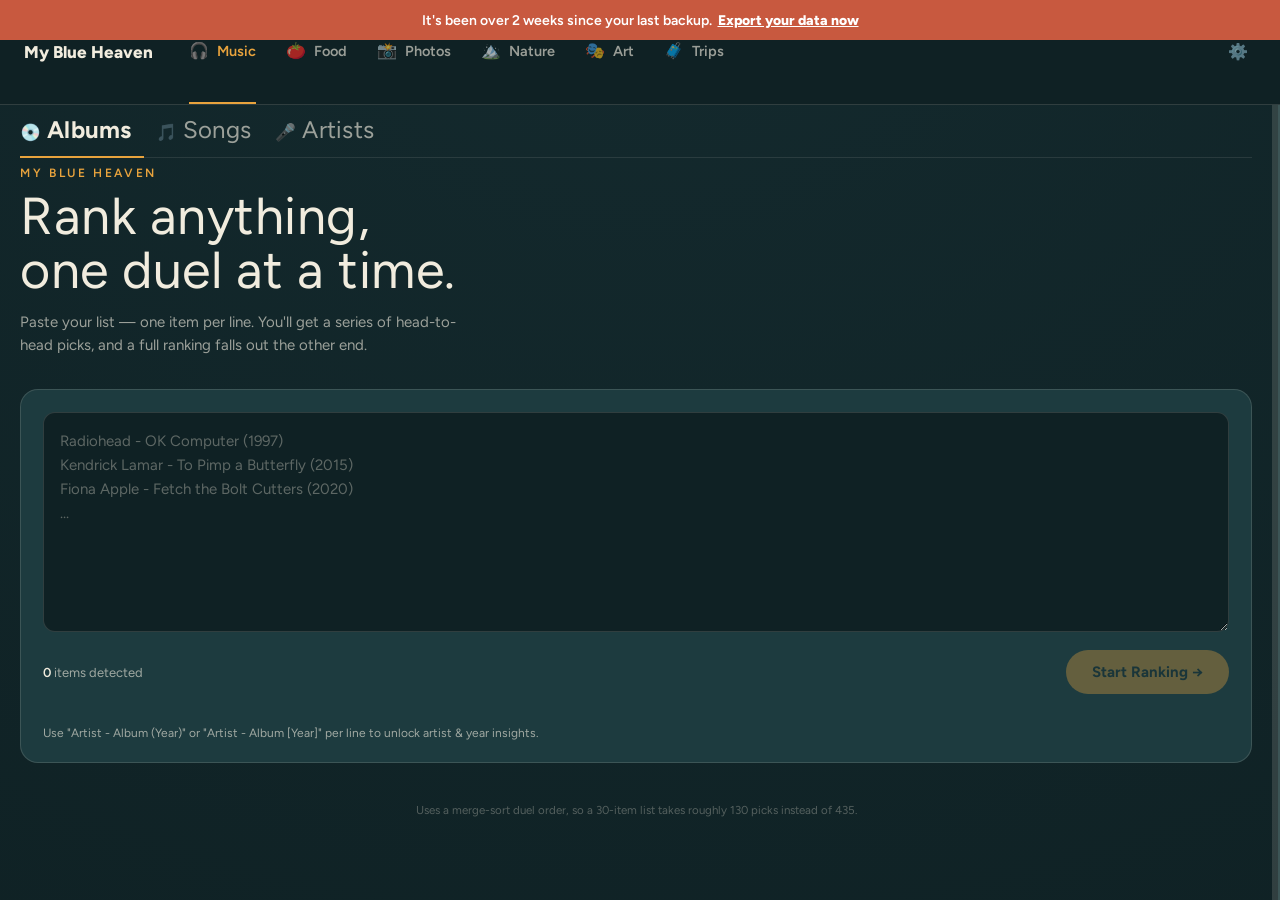
==== index.html @ 0a0fa69b "Move universal search into Tools as a normal navigable subtab" ====
<!DOCTYPE html>
<html lang="en">
<head>
<meta charset="UTF-8">
<meta name="viewport" content="width=device-width, initial-scale=1.0">
<title>My Blue Heaven</title>
<link rel="icon" type="image/png" sizes="32x32" href="favicon-32-v2.png">
<link rel="icon" type="image/png" sizes="16x16" href="favicon-16-v2.png">
<link rel="apple-touch-icon" href="apple-touch-icon-v2.png">
<link rel="manifest" href="manifest.json">
<meta name="theme-color" content="#142A2E">
<meta name="apple-mobile-web-app-capable" content="yes">
<meta name="mobile-web-app-capable" content="yes">
<meta name="apple-mobile-web-app-status-bar-style" content="black-translucent">
<meta name="apple-mobile-web-app-title" content="My Blue Heaven">
<link rel="stylesheet" href="styles.css">
<script type="module">
  import { initializeApp } from "https://www.gstatic.com/firebasejs/12.18.0/firebase-app.js";
  import {
    getAuth, GoogleAuthProvider, signInWithPopup, signOut, onAuthStateChanged
  } from "https://www.gstatic.com/firebasejs/12.18.0/firebase-auth.js";
  import {
    getFirestore, doc, getDoc, setDoc, deleteDoc, runTransaction
  } from "https://www.gstatic.com/firebasejs/12.18.0/firebase-firestore.js";

  const firebaseConfig = {
    apiKey: "AIzaSyAsSDjH4BV7kEp8PTIKfZQy0Lwm9WEkfyw",
    authDomain: "rank-heaven.firebaseapp.com",
    projectId: "rank-heaven",
    storageBucket: "rank-heaven.firebasestorage.app",
    messagingSenderId: "20693828250",
    appId: "1:20693828250:web:413b9d0f623cc622085523"
  };

  const firebaseApp = initializeApp(firebaseConfig);
  const firebaseAuth = getAuth(firebaseApp);
  const firestoreDb = getFirestore(firebaseApp);

  // Exposed on window because the main app script below is a classic
  // (non-module) script — modules and classic scripts don't share scope
  // otherwise. Kept to a small, explicit surface rather than exposing the
  // whole SDK, so it's clear exactly what the main script depends on here.
  window.__firebase = {
    auth: firebaseAuth,
    db: firestoreDb,
    GoogleAuthProvider, signInWithPopup, signOut, onAuthStateChanged,
    doc, getDoc, setDoc, deleteDoc, runTransaction
  };
  // Module scripts always run deferred (after the whole document is parsed),
  // but the main app below is a classic script that runs immediately when
  // the parser reaches it — meaning it starts running BEFORE this module
  // does. window.__firebase wouldn't exist yet if the main app looked for
  // it synchronously, so it waits for this event instead (see
  // initFirebaseSync's own comment for how).
  window.dispatchEvent(new Event('firebase-ready'));
</script>
</head>
<body>

<div id="export-reminder-banner" class="export-reminder-banner">
  It's been over 2 weeks since your last backup.
  <a href="#" id="export-reminder-link">Export your data now</a>
</div>

<div id="page-shell">
<div id="main-content">

  <div class="top-nav-wrap">
    <div class="top-nav-inner">
      <span class="top-nav-brand">My Blue Heaven</span>
      <div class="top-nav">
        <button class="top-nav-btn active" id="top-nav-music-btn" type="button"><span class="top-nav-icon">🎧</span><span class="top-nav-label">Music</span></button>
        <button class="top-nav-btn" id="top-nav-food-btn" type="button"><span class="top-nav-icon">🍅</span><span class="top-nav-label">Food</span></button>
        <button class="top-nav-btn" id="top-nav-photos-btn" type="button"><span class="top-nav-icon">📸</span><span class="top-nav-label">Photos</span></button>
        <button class="top-nav-btn" id="top-nav-nature-btn" type="button"><span class="top-nav-icon">🏔️</span><span class="top-nav-label">Nature</span></button>
        <button class="top-nav-btn" id="top-nav-art-btn" type="button"><span class="top-nav-icon">🎭</span><span class="top-nav-label">Art</span></button>
        <button class="top-nav-btn" id="top-nav-trips-btn" type="button"><span class="top-nav-icon">🧳</span><span class="top-nav-label">Trips</span></button>
      </div>
      <!-- Dedicated to Guest View — hidden entirely otherwise (see the
           body.guest-view-active rules), shown in place of .top-nav rather
           than showing the normal grouped nav with items hidden inside it.
           Flat (no grouping/sub-tabs) since there's only the four:
           Restaurants, Hikes, Trips and Fun. -->
      <div class="top-nav guest-top-nav" id="guest-top-nav">
        <button class="top-nav-btn active" id="guest-nav-restaurants-btn" type="button"><span class="top-nav-icon">👨‍🍳</span><span class="top-nav-label">Restaurants</span></button>
        <button class="top-nav-btn" id="guest-nav-hikes-btn" type="button"><span class="top-nav-icon">🏕️</span><span class="top-nav-label">Hikes</span></button>
        <button class="top-nav-btn" id="guest-nav-trips-btn" type="button"><span class="top-nav-icon">🧳</span><span class="top-nav-label">Trips</span></button>
        <button class="top-nav-btn" id="guest-nav-fun-btn" type="button"><span class="top-nav-icon">🎉</span><span class="top-nav-label">Fun</span></button>
      </div>
      <button class="top-nav-settings-btn" id="top-nav-tools-btn" type="button" title="Tools"><span class="top-nav-icon">⚙️</span><span class="top-nav-label">Tools</span></button>
    </div>
  </div>

  <div id="page-albums" class="top-page active">
  <div id="app">

  <div class="group-sub-tabs" id="music-sub-tabs">
    <button class="group-sub-tab-btn active" id="music-subtab-albums-btn" type="button"><span class="group-sub-tab-icon">💿</span>Albums</button>
    <button class="group-sub-tab-btn" id="music-subtab-songs-btn" type="button"><span class="group-sub-tab-icon">🎵</span>Songs</button>
    <button class="group-sub-tab-btn" id="music-subtab-artists-btn" type="button"><span class="group-sub-tab-icon">🎤</span>Artists</button>
  </div>

  <!-- SCREEN 1: INPUT -->
  <section class="screen active" id="screen-input">
    <p class="eyebrow">My Blue Heaven</p>
    <h1>Rank anything,<br>one duel at a time.</h1>
    <p class="sub">Paste your list — one item per line. You'll get a series of head-to-head picks, and a full ranking falls out the other end.</p>

    <div class="panel">
      <textarea id="item-input" placeholder="Radiohead - OK Computer (1997)&#10;Kendrick Lamar - To Pimp a Butterfly (2015)&#10;Fiona Apple - Fetch the Bolt Cutters (2020)&#10;..."></textarea>
      <div class="row-between">
        <span class="count-tag" id="count-tag"><b>0</b> items detected</span>
        <button class="btn-primary" id="start-btn" disabled>Start Ranking →</button>
      </div>
      <div class="error-msg" id="error-msg"></div>
      <p class="format-hint">Use "Artist - Album (Year)" or "Artist - Album [Year]" per line to unlock artist &amp; year insights.</p>
    </div>

    <p class="footer-note">Uses a merge-sort duel order, so a 30-item list takes roughly 130 picks instead of 435.</p>
  </section>

  <!-- SCREEN 2: RANKING (tabbed — Duels / Results) -->
  <section class="screen" id="screen-ranking">

    <div class="tab-switcher">
      <button class="tab-btn active" id="tab-btn-duels" type="button">Duels</button>
      <button class="tab-btn" id="tab-btn-results" type="button">Album Rankings<span class="live-dot" id="live-dot"></span></button>
      <button class="tab-btn" id="tab-btn-dock" type="button">Loading Dock<span class="dock-badge" id="dock-badge" style="display:none;"></span></button>
    </div>

    <div class="tab-panel active" id="tab-duels">
      <div class="tally-wrap">
        <div class="tally-bar"><div class="tally-fill" id="tally-fill"></div></div>
        <span class="tally-count" id="tally-count">0 / 0</span>
      </div>

      <div class="duel-active-view" id="duel-active-view">
        <p class="duel-title">Which do you prefer?</p>
        <div class="duel-stage">
          <div class="duel-card" id="card-left" tabindex="0">
            <button class="card-relisten-btn" id="card-left-relisten" type="button" title="Mark: Need to Listen Again">🎧</button>
            <div class="card-content" id="card-left-content"></div>
          </div>
          <div class="vs-badge">VS</div>
          <div class="duel-card" id="card-right" tabindex="0">
            <button class="card-relisten-btn" id="card-right-relisten" type="button" title="Mark: Need to Listen Again">🎧</button>
            <div class="card-content" id="card-right-content"></div>
          </div>
        </div>
        <p class="key-hint">Click a card, or use <kbd>←</kbd> <kbd>→</kbd></p>
      </div>

      <div class="done-message" id="done-message">
        <p class="done-emoji">🎉</p>
        <p class="done-text">All duels complete — your final ranking is ready.</p>
        <button class="btn-primary" id="goto-results-btn" type="button">View Results →</button>
      </div>

      <div class="duel-actions">
        <button class="btn-ghost" id="undo-btn">Undo last pick</button>
        <button class="btn-ghost" id="export-btn">Export Progress</button>
      </div>

      <p class="autosave-note">Your progress saves automatically in this browser — close the tab and come back anytime.</p>
    </div>

    <div class="tab-panel" id="tab-results">
      <p class="sub" id="results-sub"></p>

      <div class="reorder-bar" id="reorder-bar">
        <div class="reorder-edit-controls" id="reorder-edit-controls">
          <span class="reorder-hint">Edit text or position, add or remove items, then save.</span>
          <button class="btn-ghost" id="edit-add-btn" type="button">+ Add Item</button>
          <button class="btn-primary" id="reorder-save-btn">Save Changes</button>
          <button class="btn-ghost" id="reorder-cancel-btn">Cancel</button>
        </div>
      </div>

      <div class="results-controls" id="results-controls">
        <div class="view-toggle" id="view-toggle">
          <button class="view-toggle-btn" id="view-list-btn" type="button">List</button>
          <button class="view-toggle-btn active" id="view-grid-btn" type="button">Grid</button>
        </div>
        <div class="filters-group">
          <div class="filter-wrap">
            <input type="text" class="filter-input year-filter-input" id="year-filter-input" list="year-filter-datalist" placeholder="Years" autocomplete="off">
            <datalist id="year-filter-datalist"></datalist>
            <button class="filter-clear" id="year-filter-clear" type="button" title="Clear year filter" style="display:none;">✕</button>
          </div>
          <div class="filter-wrap">
            <input type="text" class="filter-input artist-filter-input" id="artist-filter-input" list="artist-filter-datalist" placeholder="Artists" autocomplete="off">
            <datalist id="artist-filter-datalist"></datalist>
            <button class="filter-clear" id="artist-filter-clear" type="button" title="Clear artist filter" style="display:none;">✕</button>
          </div>
          <div class="filter-wrap">
            <input type="text" class="filter-input grouping-filter-input" id="grouping-filter-input" list="grouping-filter-datalist" placeholder="Groupings" autocomplete="off">
            <datalist id="grouping-filter-datalist"></datalist>
            <button class="filter-clear" id="grouping-filter-clear" type="button" title="Clear grouping filter" style="display:none;">✕</button>
          </div>
        </div>
        <button class="btn-ghost" id="reorder-toggle-btn">Edit</button>
      </div>

      <ol class="results-list" id="results-list"></ol>

      <div class="insights-section" id="insights-section">
        <p class="eyebrow">Insights</p>

        <div class="points-algo-row">
          <span class="points-algo-label">Highest Rated curve:</span>
          <div class="view-toggle" id="points-algo-toggle">
            <button class="view-toggle-btn active" id="points-algo-standard-btn" type="button">Standard</button>
            <button class="view-toggle-btn" id="points-algo-flat-btn" type="button">Flatter</button>
          </div>
        </div>

        <div class="insights-block" id="artist-block">
          <p class="insights-block-title">By Artist — Most Albums</p>
          <div class="artist-list" id="artist-list"></div>
        </div>

        <div class="insights-block" id="artist-rated-block">
          <p class="insights-block-title">By Artist — Highest Rated</p>
          <div class="artist-list" id="artist-list-rated"></div>
        </div>

        <div class="insights-block" id="grouping-block">
          <p class="insights-block-title">By Grouping — Most Albums</p>
          <div class="artist-list" id="grouping-list"></div>
        </div>

        <div class="insights-block" id="grouping-rated-block">
          <p class="insights-block-title">By Grouping — Highest Rated</p>
          <div class="artist-list" id="grouping-list-rated"></div>
        </div>

        <div class="insights-block" id="year-block">
          <p class="insights-block-title">By Year</p>
          <div class="artist-list" id="year-list"></div>
        </div>
      </div>

      <div class="tiers-panel" id="tiers-panel">
        <div class="tiers-panel-header">
          <p class="insights-block-title" style="margin:0;">Tiers</p>
        </div>
        <div class="tier-preview-bar" id="tier-preview-bar"></div>
        <div id="tiers-editor-body"></div>
        <p class="tiers-note">Boundaries apply to whatever's currently shown above — live estimate or final ranking.</p>
      </div>

      <div class="results-actions">
        <button class="btn-primary" id="copy-btn">Copy Ranking</button>
        <button class="btn-ghost" id="download-btn">Download .txt</button>
        <button class="btn-ghost" id="excel-btn">Download .xlsx</button>
        <button class="btn-ghost" id="import-list-btn" type="button">Import List (.txt/.xlsx)</button>
        <input type="file" id="import-list-file" accept=".txt,.xlsx" style="display:none;">
        <button class="btn-ghost" id="restart-btn">Start Over</button>
      </div>
    </div>

    <div class="tab-panel" id="tab-dock">
      <ol class="results-list" id="dock-list"></ol>
    </div>

  </section>


  </div>
  </div>

  <div id="page-songs" class="top-page">
  <div class="song-app">

  <div class="group-sub-tabs" id="music-sub-tabs-songs">
    <button class="group-sub-tab-btn" id="music-subtab-albums-btn-2" type="button"><span class="group-sub-tab-icon">💿</span>Albums</button>
    <button class="group-sub-tab-btn active" id="music-subtab-songs-btn-2" type="button"><span class="group-sub-tab-icon">🎵</span>Songs</button>
    <button class="group-sub-tab-btn" id="music-subtab-artists-btn-2" type="button"><span class="group-sub-tab-icon">🎤</span>Artists</button>
  </div>

    <section class="screen active" id="song-screen-input">
      <p class="eyebrow">Songs</p>
      <h1>Rank your loved songs,<br>one duel at a time.</h1>
      <p class="sub">Paste your list — one song per line, formatted "Artist - Title (Album)". You'll get a series of head-to-head picks, and a full ranking falls out the other end.</p>

      <div class="panel">
        <textarea id="song-item-input" placeholder="Sigur Rós - Svefn-g-englar (Ágætis byrjun)&#10;Muse - Glorious (Black Holes and Revelations)&#10;..."></textarea>
        <div class="row-between">
          <span class="count-tag" id="song-count-tag"><b>0</b> songs detected</span>
          <button class="btn-primary" id="song-start-btn" disabled>Start Ranking →</button>
        </div>
        <div class="error-msg" id="song-error-msg"></div>
      </div>

      <p class="footer-note">Uses a merge-sort duel order, so a 30-song list takes roughly 130 picks instead of 435.</p>
    </section>

    <section class="screen" id="song-screen-ranking">

      <div class="tab-switcher" id="song-tab-switcher">
        <button class="tab-btn active" id="song-tab-btn-duels" type="button">Duels</button>
        <button class="tab-btn" id="song-tab-btn-results" type="button">Song Rankings<span class="live-dot" id="song-live-dot"></span></button>
      </div>

      <div class="tab-panel active" id="song-tab-duels">
        <div class="tally-wrap">
          <div class="tally-bar"><div class="tally-fill" id="song-tally-fill"></div></div>
          <span class="tally-count" id="song-tally-count">0 / 0</span>
        </div>

        <div class="duel-active-view" id="song-duel-active-view">
          <p class="duel-title">Which do you prefer?</p>
          <div class="duel-stage">
            <div class="duel-card" id="song-card-left" tabindex="0">
              <div class="card-content" id="song-card-left-content"></div>
            </div>
            <div class="vs-badge">VS</div>
            <div class="duel-card" id="song-card-right" tabindex="0">
              <div class="card-content" id="song-card-right-content"></div>
            </div>
          </div>
          <p class="key-hint">Click a card, or use <kbd>←</kbd> <kbd>→</kbd></p>
        </div>

        <div class="done-message" id="song-done-message">
          <p class="done-emoji">🎉</p>
          <p class="done-text">All duels complete — your final ranking is ready.</p>
          <button class="btn-primary" id="song-goto-results-btn" type="button">View Results →</button>
        </div>

        <div class="duel-actions">
          <button class="btn-ghost" id="song-undo-btn">Undo last pick</button>
          <button class="btn-ghost" id="song-export-btn">Export Progress</button>
        </div>

        <p class="autosave-note">Your progress saves automatically in this browser — close the tab and come back anytime.</p>
      </div>

      <div class="tab-panel" id="song-tab-results">
        <div class="reorder-bar" id="song-reorder-bar">
          <div class="reorder-edit-controls" id="song-reorder-edit-controls">
            <span class="reorder-hint">Edit text or position, add or remove items, then save.</span>
            <button class="btn-ghost" id="song-edit-add-btn" type="button">+ Add Item</button>
            <button class="btn-primary" id="song-reorder-save-btn">Save Changes</button>
            <button class="btn-ghost" id="song-reorder-cancel-btn">Cancel</button>
          </div>
        </div>

        <div class="results-controls" id="song-results-controls">
          <div class="filters-group">
            <div class="filter-wrap">
              <input type="text" class="filter-input artist-filter-input" id="song-artist-filter-input" list="song-artist-filter-datalist" placeholder="Artists" autocomplete="off">
              <datalist id="song-artist-filter-datalist"></datalist>
              <button class="filter-clear" id="song-artist-filter-clear" type="button" title="Clear artist filter" style="display:none;">✕</button>
            </div>
            <div class="filter-wrap">
              <input type="text" class="filter-input grouping-filter-input" id="song-grouping-filter-input" list="song-grouping-filter-datalist" placeholder="Groupings" autocomplete="off">
              <datalist id="song-grouping-filter-datalist"></datalist>
              <button class="filter-clear" id="song-grouping-filter-clear" type="button" title="Clear grouping filter" style="display:none;">✕</button>
            </div>
          </div>
          <button class="btn-ghost" id="song-reorder-toggle-btn">Edit</button>
        </div>

        <ol class="results-list" id="song-results-list"></ol>

        <div class="insights-section" id="song-insights-section">
          <p class="eyebrow">Insights</p>

          <div class="insights-block" id="song-artist-block">
            <p class="insights-block-title">By Artist — Most Songs</p>
            <div class="artist-list" id="song-artist-list"></div>
          </div>

          <div class="insights-block" id="song-artist-rated-block">
            <p class="insights-block-title">By Artist — Highest Rated</p>
            <div class="artist-list" id="song-artist-list-rated"></div>
          </div>

          <div class="insights-block" id="song-grouping-block">
            <p class="insights-block-title">By Grouping — Most Songs</p>
            <div class="artist-list" id="song-grouping-list"></div>
          </div>

          <div class="insights-block" id="song-grouping-rated-block">
            <p class="insights-block-title">By Grouping — Highest Rated</p>
            <div class="artist-list" id="song-grouping-list-rated"></div>
          </div>

          <div class="insights-block" id="song-year-block">
            <p class="insights-block-title">By Year</p>
            <div class="artist-list" id="song-year-list"></div>
          </div>
        </div>

        <div class="results-actions">
          <button class="btn-primary" id="song-copy-btn">Copy Ranking</button>
          <button class="btn-ghost" id="song-download-btn">Download .txt</button>
          <button class="btn-ghost" id="song-excel-btn">Download .xlsx</button>
          <button class="btn-ghost" id="song-import-list-btn" type="button">Import List (.txt/.xlsx)</button>
          <input type="file" id="song-import-list-file" accept=".txt,.xlsx" style="display:none;">
          <button class="btn-ghost" id="song-restart-btn">Start Over</button>
        </div>
      </div>

    </section>

  </div>
  </div>

  <div id="page-artists" class="top-page">
    <div class="page-content">
      <div class="page-heading-row">
        <div class="group-sub-tabs" id="music-sub-tabs-artists">
          <button class="group-sub-tab-btn" id="music-subtab-albums-btn-3" type="button"><span class="group-sub-tab-icon">💿</span>Albums</button>
          <button class="group-sub-tab-btn" id="music-subtab-songs-btn-3" type="button"><span class="group-sub-tab-icon">🎵</span>Songs</button>
          <button class="group-sub-tab-btn active" id="music-subtab-artists-btn-3" type="button"><span class="group-sub-tab-icon">🎤</span>Artists</button>
        </div>
      </div>
      <p class="artist-empty-msg" id="artist-empty-msg" style="display:none;">Any artist with 3 or more albums in your ranked Albums list shows up here automatically.</p>
      <div class="restaurant-gold-grid" id="artist-grid"></div>
    </div>
  </div>

  <div id="page-restaurants" class="top-page">
    <div class="page-content">
      <div class="page-heading-row">
        <div class="group-sub-tabs" id="food-sub-tabs">
          <button class="group-sub-tab-btn active" id="food-subtab-restaurants-btn" type="button"><span class="group-sub-tab-icon">👨‍🍳</span>Restaurants</button>
          <button class="group-sub-tab-btn" id="food-subtab-dishes-btn" type="button"><span class="group-sub-tab-icon">🍽️</span>Dishes</button>
        </div>
        <div class="restaurant-heading-actions">
          <button class="btn-ghost" id="restaurant-rearrange-btn" type="button">Edit</button>
          <button class="btn-primary" id="restaurant-rearrange-save-btn" type="button" style="display:none;">Save Order</button>
          <button class="btn-ghost" id="restaurant-rearrange-cancel-btn" type="button" style="display:none;">Cancel</button>
          <button class="btn-primary" id="restaurant-new-btn" type="button" aria-label="New restaurant">+ New</button>
          <div class="filter-wrap">
            <input type="text" class="filter-input restaurant-search-filter-input" id="restaurant-search-filter-input" placeholder="Search" aria-label="Search name, cuisine or location" autocomplete="off">
            <button class="filter-clear" id="restaurant-search-filter-clear" type="button" title="Clear search" style="display:none;">✕</button>
          </div>
        </div>
      </div>

      <div class="restaurant-gold-grid" id="restaurant-gold-grid"></div>

      <ol class="results-list" id="restaurant-list"></ol>

      <div class="insights-section" id="restaurant-insights-section">
        <p class="eyebrow">Insights</p>

        <div class="insights-block" id="rest-cuisine-rated-block">
          <p class="insights-block-title">By Cuisine — Highest Rated</p>
          <div class="artist-list" id="rest-cuisine-rated-list"></div>
        </div>

        <div class="insights-block" id="rest-city-block">
          <p class="insights-block-title">By City — Most Restaurants</p>
          <div class="artist-list" id="rest-city-list"></div>
        </div>

        <div class="insights-block" id="rest-visited-block">
          <p class="insights-block-title">Most Visited</p>
          <div class="artist-list" id="rest-visited-list"></div>
        </div>

        <div class="insights-block" id="rest-topdish-block">
          <p class="insights-block-title">11–13/10 Dishes per Visit</p>
          <div class="artist-list" id="rest-topdish-list"></div>
        </div>

        <div class="insights-block" id="rest-year-block">
          <p class="insights-block-title">Visits by Year</p>
          <div class="artist-list" id="rest-year-list"></div>
        </div>

        <div class="insights-block" id="rest-value-block">
          <p class="insights-block-title">Best Value — Ranked Above Their Price</p>
          <div class="artist-list" id="rest-value-list"></div>
          <p class="rest-value-note">Price isn't part of your ranking. Each restaurant's rank is compared with where a typical restaurant at its price ranks. Higher-ranked restaurants count for more, so a #10 that's 40 places ahead of typical sits above a #50 that's 60 ahead; the bars show that combined score.</p>
        </div>

        <div class="insights-block" id="rest-stars-block">
          <p class="insights-block-title">Michelin Stars — Average Dish Score</p>
          <div class="artist-list" id="rest-stars-list"></div>
        </div>
      </div>

      <div class="tiers-panel collapsed" id="restaurant-tiers-panel">
        <div class="tiers-panel-header" id="restaurant-tiers-panel-header">
          <p class="insights-block-title" style="margin:0;">Tiers</p>
          <span class="tiers-panel-toggle-icon">▸</span>
        </div>
        <div class="tiers-panel-body">
          <div class="tier-preview-bar" id="restaurant-tier-preview-bar"></div>
          <div id="restaurant-tiers-editor-body"></div>
          <p class="tiers-note">Gold, Silver, and Bronze only — everything past the Bronze boundary is left untiered.</p>
        </div>
      </div>
    </div>
  </div>

  <div id="page-dishes" class="top-page">
    <div class="page-content">
      <div class="group-sub-tabs" id="food-sub-tabs-2">
        <button class="group-sub-tab-btn" id="food-subtab-restaurants-btn-2" type="button"><span class="group-sub-tab-icon">👨‍🍳</span>Restaurants</button>
        <button class="group-sub-tab-btn active" id="food-subtab-dishes-btn-2" type="button"><span class="group-sub-tab-icon">🍽️</span>Dishes</button>
      </div>

      <div class="reorder-bar" id="dish-reorder-bar">
        <div class="reorder-edit-controls" id="dish-reorder-edit-controls">
          <button class="btn-primary" id="dish-reorder-save-btn" type="button">Save Changes</button>
          <button class="btn-ghost" id="dish-reorder-cancel-btn" type="button">Cancel</button>
          <span class="reorder-hint">Type a position number to reorder, edit comments, or tap the star to remove.</span>
        </div>
      </div>

      <div class="results-controls" id="dish-results-controls">
        <div class="view-toggle" id="dish-view-toggle">
          <button class="view-toggle-btn" id="dish-view-list-btn" type="button">List</button>
          <button class="view-toggle-btn active" id="dish-view-grid-btn" type="button">Grid</button>
        </div>
        <button class="btn-ghost" id="dish-reorder-toggle-btn" type="button">Edit</button>
        <div class="filters-group">
          <div class="filter-wrap">
            <input type="text" class="filter-input dish-restaurant-filter-input" id="dish-restaurant-filter-input" list="dish-restaurant-filter-datalist" placeholder="All Restaurants" autocomplete="off">
            <datalist id="dish-restaurant-filter-datalist"></datalist>
            <button class="filter-clear" id="dish-restaurant-filter-clear" type="button" title="Clear restaurant filter" style="display:none;">✕</button>
          </div>
          <div class="filter-wrap">
            <input type="text" class="filter-input dish-description-filter-input" id="dish-description-filter-input" placeholder="Filter" autocomplete="off">
            <button class="filter-clear" id="dish-description-filter-clear" type="button" title="Clear filter" style="display:none;">✕</button>
          </div>
        </div>
      </div>

      <ol class="results-list grid-mode" id="dish-results-list"></ol>
      <p class="restaurant-course-empty" id="dish-empty-message" style="display:none;">No dishes yet — score a course 12/10 from a restaurant's details tray to add it here.</p>
      <div class="hike-full-list-btn-wrap">
        <button class="btn-ghost" id="dish-full-list-btn" type="button">Show Full List</button>
      </div>
    </div>
  </div>

  <!-- Nature and Art are placeholders — each sub-page is empty for now,
       to be defined later. Structure mirrors Music/Food: each sub-page is
       its own top-level .top-page div with its own copy of the group's
       sub-nav, only one of which is ever visible at a time. -->
  <div id="page-hikes" class="top-page">
    <div class="page-content">
      <div class="page-heading-row">
        <div class="group-sub-tabs" id="nature-sub-tabs-hikes">
          <button class="group-sub-tab-btn active" id="nature-subtab-hikes-btn" type="button"><span class="group-sub-tab-icon">🏕️</span>Hikes</button>
          <button class="group-sub-tab-btn" id="nature-subtab-parks-btn" type="button"><span class="group-sub-tab-icon">🏞️</span>Parks</button>
          <button class="group-sub-tab-btn" id="nature-subtab-roads-btn" type="button"><span class="group-sub-tab-icon">🏎️</span>Roads</button>
        </div>
        <div class="restaurant-heading-actions">
          <div class="view-toggle" id="hike-view-toggle">
            <button class="view-toggle-btn" id="hike-view-list-btn" type="button">List</button>
            <button class="view-toggle-btn active" id="hike-view-grid-btn" type="button">Grid</button>
          </div>
          <button class="btn-ghost" id="hike-rearrange-btn" type="button">Edit</button>
          <button class="btn-primary" id="hike-rearrange-save-btn" type="button" style="display:none;">Save Order</button>
          <button class="btn-ghost" id="hike-rearrange-cancel-btn" type="button" style="display:none;">Cancel</button>
          <button class="btn-primary" id="hike-new-btn" type="button" aria-label="New hike">+ New</button>
          <div class="filter-wrap">
            <input type="text" class="filter-input hike-search-filter-input" id="hike-search-filter-input" placeholder="Search name, park, state, or country..." autocomplete="off">
            <button class="filter-clear" id="hike-search-filter-clear" type="button" title="Clear search" style="display:none;">✕</button>
          </div>
        </div>
      </div>

      <div class="restaurant-gold-grid" id="hike-gold-grid"></div>
      <ol class="results-list" id="hike-list"></ol>
      <div class="hike-full-list-btn-wrap">
        <button class="btn-ghost" id="hike-full-list-btn" type="button">Show Full List</button>
      </div>

      <div class="insights-section" id="hike-insights-section">
        <p class="eyebrow">Insights</p>

        <div class="insights-block" id="hike-park-block">
          <p class="insights-block-title">By Park — Most Hikes</p>
          <div class="artist-list" id="hike-park-list"></div>
        </div>

        <div class="insights-block" id="hike-park-rated-block">
          <p class="insights-block-title">By Park — Highest Rated</p>
          <div class="artist-list" id="hike-park-rated-list"></div>
        </div>

        <div class="insights-block" id="hike-loc-block">
          <p class="insights-block-title">By Location — Most Hikes</p>
          <div class="artist-list" id="hike-loc-list"></div>
        </div>

        <div class="insights-block" id="hike-loc-rated-block">
          <p class="insights-block-title">By Location — Highest Rated</p>
          <div class="artist-list" id="hike-loc-rated-list"></div>
        </div>

        <div class="insights-block" id="hike-most-block">
          <p class="insights-block-title">Most Hiked</p>
          <div class="artist-list" id="hike-most-list"></div>
        </div>

        <div class="insights-block" id="hike-month-block">
          <p class="insights-block-title">Best Hike by Month</p>
          <div class="artist-list" id="hike-month-list"></div>
        </div>

        <div class="insights-block" id="hike-year-block">
          <p class="insights-block-title">Outings by Year</p>
          <div class="artist-list" id="hike-year-list"></div>
        </div>
      </div>
    </div>
  </div>

  <div id="page-parks" class="top-page">
    <div class="page-content">
      <div class="page-heading-row">
        <div class="group-sub-tabs" id="nature-sub-tabs-parks">
          <button class="group-sub-tab-btn" id="nature-subtab-hikes-btn-4" type="button"><span class="group-sub-tab-icon">🏕️</span>Hikes</button>
          <button class="group-sub-tab-btn active" id="nature-subtab-parks-btn-2" type="button"><span class="group-sub-tab-icon">🏞️</span>Parks</button>
          <button class="group-sub-tab-btn" id="nature-subtab-roads-btn-4" type="button"><span class="group-sub-tab-icon">🏎️</span>Roads</button>
        </div>
        <div class="restaurant-heading-actions">
          <div class="filter-wrap">
            <input type="text" class="filter-input" id="park-search-filter-input" placeholder="Search" aria-label="Search name or location" autocomplete="off">
            <button class="filter-clear" id="park-search-filter-clear" type="button" title="Clear search" style="display:none;">✕</button>
          </div>
          <button class="btn-primary" id="park-new-btn" type="button" aria-label="New park">+ New</button>
        </div>
      </div>

      <div class="restaurant-gold-grid" id="park-gold-grid"></div>
      <p class="restaurant-course-empty" id="park-empty-message" style="display:none;">No parks yet — add one to get started.</p>
    </div>
  </div>

  <div id="page-roads" class="top-page">
    <div class="page-content">
      <div class="page-heading-row">
        <div class="group-sub-tabs" id="nature-sub-tabs-roads">
          <button class="group-sub-tab-btn" id="nature-subtab-hikes-btn-2" type="button"><span class="group-sub-tab-icon">🏕️</span>Hikes</button>
          <button class="group-sub-tab-btn" id="nature-subtab-parks-btn-3" type="button"><span class="group-sub-tab-icon">🏞️</span>Parks</button>
          <button class="group-sub-tab-btn active" id="nature-subtab-roads-btn-2" type="button"><span class="group-sub-tab-icon">🏎️</span>Roads</button>
        </div>
        <div class="restaurant-heading-actions">
          <div class="filter-wrap">
            <input type="text" class="filter-input" id="road-search-filter-input" placeholder="Search" aria-label="Search name or location" autocomplete="off">
            <button class="filter-clear" id="road-search-filter-clear" type="button" title="Clear search" style="display:none;">✕</button>
          </div>
          <div class="heading-actions-right">
            <button class="btn-ghost" id="road-rearrange-btn" type="button">Edit</button>
            <button class="btn-primary" id="road-rearrange-save-btn" type="button" style="display:none;">Save Order</button>
            <button class="btn-ghost" id="road-rearrange-cancel-btn" type="button" style="display:none;">Cancel</button>
            <button class="btn-primary" id="road-new-btn" type="button" aria-label="New road">+ New</button>
          </div>
        </div>
      </div>

      <div class="restaurant-gold-grid" id="road-gold-grid"></div>
      <ol class="results-list" id="road-list"></ol>
    </div>
  </div>

  <div id="page-photos" class="top-page">
    <div class="page-content">
      <div class="page-heading-row">
        <div class="group-sub-tabs" id="photos-sub-tabs-photos">
          <button class="group-sub-tab-btn active" data-photo-subpage="photos" type="button"><span class="group-sub-tab-icon">🖼️</span>Gallery</button>
          <button class="group-sub-tab-btn" data-photo-subpage="photo-collections" type="button"><span class="group-sub-tab-icon">🏷️</span>Tags</button>
          <button class="group-sub-tab-btn" data-photo-subpage="photo-calendar" type="button"><span class="group-sub-tab-icon">🗓️</span>Calendar</button>
        </div>
        <div class="restaurant-heading-actions">
          <button class="btn-ghost" id="photo-edit-toggle-btn" type="button">Edit</button>
          <div class="filter-wrap">
            <input type="text" class="filter-input year-filter-input" id="photo-year-filter-input" list="photo-year-filter-datalist" placeholder="Years" autocomplete="off">
            <datalist id="photo-year-filter-datalist"></datalist>
            <button class="filter-clear" id="photo-year-filter-clear" type="button" title="Clear year filter" style="display:none;">✕</button>
          </div>
          <div class="filter-wrap">
            <input type="text" class="filter-input year-filter-input" id="photo-season-filter-input" list="photo-season-filter-datalist" placeholder="Seasons" autocomplete="off">
            <datalist id="photo-season-filter-datalist"></datalist>
            <button class="filter-clear" id="photo-season-filter-clear" type="button" title="Clear season filter" style="display:none;">✕</button>
          </div>
          <button class="btn-primary" id="photo-add-btn" type="button" aria-label="Add photos" title="Add photos">+</button>
        </div>
      </div>

      <div class="reorder-bar" id="photo-reorder-bar">
        <div class="reorder-edit-controls" id="photo-reorder-controls">
          <span class="reorder-hint">Drag the handle or change a number to reorder, remove photos, then save.</span>
          <button class="btn-primary" id="photo-edit-save-btn" type="button">Save Changes</button>
          <button class="btn-ghost" id="photo-edit-cancel-btn" type="button">Cancel</button>
        </div>
      </div>

      <div class="results-list grid-mode" id="photo-grid"></div>
      <ol class="results-list" id="photo-edit-list" style="display:none;"></ol>
      <p class="restaurant-course-empty" id="photo-empty-message" style="display:none;">No photos yet — add some to get started.</p>

      <div class="insights-section" id="photo-insights-section">
        <p class="eyebrow">Insights</p>

        <div class="insights-block" id="photo-year-block">
          <p class="insights-block-title">By Year</p>
          <div class="artist-list" id="photo-year-list"></div>
        </div>

        <div class="insights-block" id="photo-month-block">
          <p class="insights-block-title">By Month</p>
          <div class="artist-list" id="photo-month-list"></div>
        </div>
      </div>
    </div>
  </div>

  <div id="page-photo-collections" class="top-page">
    <div class="page-content">
      <div class="page-heading-row">
        <div class="group-sub-tabs" id="photos-sub-tabs-photo-collections">
          <button class="group-sub-tab-btn" data-photo-subpage="photos" type="button"><span class="group-sub-tab-icon">🖼️</span>Gallery</button>
          <button class="group-sub-tab-btn active" data-photo-subpage="photo-collections" type="button"><span class="group-sub-tab-icon">🏷️</span>Tags</button>
          <button class="group-sub-tab-btn" data-photo-subpage="photo-calendar" type="button"><span class="group-sub-tab-icon">🗓️</span>Calendar</button>
        </div>
      </div>
      <div id="photo-tags-content"></div>
    </div>
  </div>

  <div id="page-photo-calendar" class="top-page">
    <div class="page-content">
      <div class="page-heading-row">
        <div class="group-sub-tabs" id="photos-sub-tabs-photo-calendar">
          <button class="group-sub-tab-btn" data-photo-subpage="photos" type="button"><span class="group-sub-tab-icon">🖼️</span>Gallery</button>
          <button class="group-sub-tab-btn" data-photo-subpage="photo-collections" type="button"><span class="group-sub-tab-icon">🏷️</span>Tags</button>
          <button class="group-sub-tab-btn active" data-photo-subpage="photo-calendar" type="button"><span class="group-sub-tab-icon">🗓️</span>Calendar</button>
        </div>
      </div>
      <div id="photo-calendar-content"></div>
    </div>
  </div>

  <div id="page-books" class="top-page">
    <div class="page-content">
      <div class="page-heading-row">
        <div class="group-sub-tabs" id="art-sub-tabs-books">
          <button class="group-sub-tab-btn active" id="art-subtab-books-btn" type="button"><span class="group-sub-tab-icon">📖</span>Books</button>
          <button class="group-sub-tab-btn" id="art-subtab-movies-btn" type="button"><span class="group-sub-tab-icon">🍿</span>Movies</button>
          <button class="group-sub-tab-btn" id="art-subtab-games-btn" type="button"><span class="group-sub-tab-icon">🎮</span>Games</button>
          <button class="group-sub-tab-btn" id="art-subtab-shows-btn" type="button"><span class="group-sub-tab-icon">📺</span>Shows</button>
        </div>
        <div class="restaurant-heading-actions">
          <div class="view-toggle" id="book-view-toggle">
            <button class="view-toggle-btn" id="book-view-list-btn" type="button">List</button>
            <button class="view-toggle-btn active" id="book-view-grid-btn" type="button">Grid</button>
          </div>
          <div class="heading-actions-right">
            <button class="btn-ghost" id="book-edit-toggle-btn" type="button">Edit</button>
            <div class="reorder-edit-controls" id="book-edit-controls" style="display:none;">
              <button class="btn-primary" id="book-edit-save-btn" type="button">Save Changes</button>
              <button class="btn-ghost" id="book-edit-cancel-btn" type="button">Cancel</button>
              <button class="btn-ghost" id="book-edit-add-btn" type="button">+ Add Row</button>
            </div>
            <button class="btn-primary" id="book-add-btn" type="button" aria-label="New book">+ New</button>
          </div>
        </div>
      </div>

      <div class="filters-group">
        <div class="filter-wrap">
          <input type="text" class="filter-input" id="book-search-filter-input" placeholder="Search title or author..." autocomplete="off">
          <button class="filter-clear" id="book-search-filter-clear" type="button" title="Clear search" style="display:none;">✕</button>
        </div>
      </div>

      <ol class="results-list grid-mode media-poster-grid" id="book-list"></ol>
      <p class="restaurant-course-empty" id="book-empty-message" style="display:none;">No books yet — add one, or import your list.</p>

      <div class="insights-section" id="book-insights-section">
        <p class="eyebrow">Insights</p>

        <div class="insights-block" id="book-author-block">
          <p class="insights-block-title">By Author — Most Books</p>
          <div class="artist-list" id="book-author-list"></div>
        </div>

        <div class="insights-block" id="book-author-rated-block">
          <p class="insights-block-title">By Author — Highest Rated</p>
          <div class="artist-list" id="book-author-rated-list"></div>
        </div>

        <div class="insights-block" id="book-decade-block">
          <p class="insights-block-title">By Decade</p>
          <div class="artist-list" id="book-decade-list"></div>
        </div>
      </div>
    </div>
  </div>

  <div id="page-movies" class="top-page">
    <div class="page-content">
      <div class="page-heading-row">
        <div class="group-sub-tabs" id="art-sub-tabs-movies">
          <button class="group-sub-tab-btn" id="art-subtab-books-btn-2" type="button"><span class="group-sub-tab-icon">📖</span>Books</button>
          <button class="group-sub-tab-btn active" id="art-subtab-movies-btn-2" type="button"><span class="group-sub-tab-icon">🍿</span>Movies</button>
          <button class="group-sub-tab-btn" id="art-subtab-games-btn-2" type="button"><span class="group-sub-tab-icon">🎮</span>Games</button>
          <button class="group-sub-tab-btn" id="art-subtab-shows-btn-2" type="button"><span class="group-sub-tab-icon">📺</span>Shows</button>
        </div>
        <div class="restaurant-heading-actions">
          <div class="filter-wrap">
            <input type="text" class="filter-input" id="movie-search-filter-input" placeholder="Filter" aria-label="Filter by title or director" autocomplete="off">
            <button class="filter-clear" id="movie-search-filter-clear" type="button" title="Clear search" style="display:none;">✕</button>
          </div>
          <div class="heading-actions-right">
            <button class="btn-ghost" id="movie-edit-toggle-btn" type="button">Edit</button>
            <div class="reorder-edit-controls" id="movie-edit-controls" style="display:none;">
              <button class="btn-primary" id="movie-edit-save-btn" type="button">Save Changes</button>
              <button class="btn-ghost" id="movie-edit-cancel-btn" type="button">Cancel</button>
              <button class="btn-ghost" id="movie-edit-add-btn" type="button">+ Add Row</button>
            </div>
            <button class="btn-primary" id="movie-add-btn" type="button" aria-label="New movie">+ New</button>
          </div>
        </div>
      </div>

      <div class="restaurant-gold-grid media-poster-grid" id="movie-gold-grid"></div>
      <ol class="results-list" id="movie-list"></ol>
      <p class="restaurant-course-empty" id="movie-empty-message" style="display:none;">No movies yet — add one to get started.</p>
    </div>
  </div>

  <div id="page-games" class="top-page">
    <div class="page-content">
      <div class="page-heading-row">
        <div class="group-sub-tabs" id="art-sub-tabs-games">
          <button class="group-sub-tab-btn" id="art-subtab-books-btn-3" type="button"><span class="group-sub-tab-icon">📖</span>Books</button>
          <button class="group-sub-tab-btn" id="art-subtab-movies-btn-3" type="button"><span class="group-sub-tab-icon">🍿</span>Movies</button>
          <button class="group-sub-tab-btn active" id="art-subtab-games-btn-3" type="button"><span class="group-sub-tab-icon">🎮</span>Games</button>
          <button class="group-sub-tab-btn" id="art-subtab-shows-btn-3" type="button"><span class="group-sub-tab-icon">📺</span>Shows</button>
        </div>
        <div class="restaurant-heading-actions">
          <div class="view-toggle" id="game-view-toggle">
            <button class="view-toggle-btn" id="game-view-list-btn" type="button">List</button>
            <button class="view-toggle-btn active" id="game-view-grid-btn" type="button">Grid</button>
          </div>
          <div class="heading-actions-right">
            <button class="btn-ghost" id="game-edit-toggle-btn" type="button">Edit</button>
            <div class="reorder-edit-controls" id="game-edit-controls" style="display:none;">
              <button class="btn-primary" id="game-edit-save-btn" type="button">Save Changes</button>
              <button class="btn-ghost" id="game-edit-cancel-btn" type="button">Cancel</button>
              <button class="btn-ghost" id="game-edit-add-btn" type="button">+ Add Row</button>
            </div>
            <button class="btn-primary" id="game-add-btn" type="button" aria-label="New game">+ New</button>
          </div>
        </div>
      </div>

      <div class="filters-group">
        <div class="filter-wrap">
          <input type="text" class="filter-input" id="game-search-filter-input" placeholder="Search title..." autocomplete="off">
          <button class="filter-clear" id="game-search-filter-clear" type="button" title="Clear search" style="display:none;">✕</button>
        </div>
      </div>

      <ol class="results-list grid-mode media-poster-grid" id="game-list"></ol>
      <p class="restaurant-course-empty" id="game-empty-message" style="display:none;">No games yet — add one to get started.</p>
    </div>
  </div>

  <div id="page-shows" class="top-page">
    <div class="page-content">
      <div class="page-heading-row">
        <div class="group-sub-tabs" id="art-sub-tabs-shows">
          <button class="group-sub-tab-btn" id="art-subtab-books-btn-4" type="button"><span class="group-sub-tab-icon">📖</span>Books</button>
          <button class="group-sub-tab-btn" id="art-subtab-movies-btn-4" type="button"><span class="group-sub-tab-icon">🍿</span>Movies</button>
          <button class="group-sub-tab-btn" id="art-subtab-games-btn-4" type="button"><span class="group-sub-tab-icon">🎮</span>Games</button>
          <button class="group-sub-tab-btn active" id="art-subtab-shows-btn-4" type="button"><span class="group-sub-tab-icon">📺</span>Shows</button>
        </div>
        <div class="restaurant-heading-actions">
          <div class="view-toggle" id="show-view-toggle">
            <button class="view-toggle-btn" id="show-view-list-btn" type="button">List</button>
            <button class="view-toggle-btn active" id="show-view-grid-btn" type="button">Grid</button>
          </div>
          <div class="heading-actions-right">
            <button class="btn-ghost" id="show-edit-toggle-btn" type="button">Edit</button>
            <div class="reorder-edit-controls" id="show-edit-controls" style="display:none;">
              <button class="btn-primary" id="show-edit-save-btn" type="button">Save Changes</button>
              <button class="btn-ghost" id="show-edit-cancel-btn" type="button">Cancel</button>
              <button class="btn-ghost" id="show-edit-add-btn" type="button">+ Add Row</button>
            </div>
            <button class="btn-primary" id="show-add-btn" type="button" aria-label="New show">+ New</button>
          </div>
        </div>
      </div>

      <div class="filters-group">
        <div class="filter-wrap">
          <input type="text" class="filter-input" id="show-search-filter-input" placeholder="Search title..." autocomplete="off">
          <button class="filter-clear" id="show-search-filter-clear" type="button" title="Clear search" style="display:none;">✕</button>
        </div>
      </div>

      <ol class="results-list grid-mode media-poster-grid" id="show-list"></ol>
      <p class="restaurant-course-empty" id="show-empty-message" style="display:none;">No shows yet — add one to get started.</p>
    </div>
  </div>

  <div id="page-trips" class="top-page">
    <div class="page-content">
      <div class="trip-actions-row">
        <div class="view-toggle trips-view-toggle" role="group" aria-label="Show trips as">
          <button type="button" class="view-toggle-btn active" data-trips-view="timeline" aria-pressed="true">Timeline</button>
          <button type="button" class="view-toggle-btn" data-trips-view="world" aria-pressed="false">World</button>
        </div>
        <span class="trip-actions-spacer"></span>
        <button class="btn-ghost" id="trip-import-btn" type="button" aria-label="Import a trip from Lambus">Import</button>
        <button class="btn-primary" id="trip-new-btn" type="button" aria-label="New trip">+ New</button>
      </div>
      <nav class="trip-year-bar" id="trip-year-bar" aria-label="Jump to a year" hidden><div class="trip-year-rail" id="trip-year-rail"></div></nav>
      <div class="trip-grid" id="trip-grid"></div>
      <div class="trip-world" id="trip-world" hidden>
        <div class="trip-world-map" id="trip-world-map" role="img" aria-label="A globe"></div>
      </div>
      <p class="restaurant-course-empty" id="trip-empty-message" style="display:none;">No trips yet — add one with + New.</p>
    </div>
  </div>

  <div id="page-fun" class="top-page">
    <div class="page-content fun-page">
      <div class="group-sub-tabs" id="tools-sub-tabs">
        <button class="group-sub-tab-btn active" id="tools-subtab-fun-btn" type="button"><span class="group-sub-tab-icon">🎉</span>Fun</button>
        <button class="group-sub-tab-btn" data-tools-subpage="search" type="button"><span class="group-sub-tab-icon">🔍</span>Search</button>
        <button class="group-sub-tab-btn" id="tools-subtab-settings-btn" type="button"><span class="group-sub-tab-icon">⚙️</span>Settings</button>
      </div>
      <div class="fun-cards">
        <section class="fun-card" id="fun-card-tag-photos" hidden>
          <div class="fun-card-icon" aria-hidden="true">🏷️</div>
          <h2 class="fun-card-title">Tag Photos</h2>
          <p class="fun-card-text">Tag a random photo that has no Location tag.</p>
          <p class="fun-card-text" id="tag-photos-remaining" aria-live="polite"></p>
          <button class="btn-primary" id="tag-photos-launch-btn" type="button">Tag Photos</button>
        </section>

        <section class="fun-card" id="fun-card-yir">
          <div class="fun-card-icon" aria-hidden="true">🗓️</div>
          <h2 class="fun-card-title">Year in Review</h2>
          <p class="fun-card-text">A timeline of the hikes, restaurant visits and photos from any year since 2017.</p>
          <button class="btn-primary" id="yir-launch-btn" type="button">Open Year in Review</button>
        </section>

        <section class="fun-card" id="fun-card-cal">
          <div class="fun-card-icon" aria-hidden="true">📆</div>
          <h2 class="fun-card-title">Activity Calendar</h2>
          <p class="fun-card-text">A year at a glance: every day you hiked, ate out or took photos, colored by how much happened. Tap a day to see it.</p>
          <button class="btn-primary" id="cal-launch-btn" type="button">Open Activity Calendar</button>
        </section>

        <section class="fun-card fun-card-phone-only" id="fun-card-otd">
          <div class="fun-card-icon" aria-hidden="true">🕰️</div>
          <h2 class="fun-card-title">On This Day</h2>
          <p class="fun-card-text">The hikes, restaurant visits and photos from this date in earlier years. It also pops up on its own once a day, the first time you open the app on this device.</p>
          <button class="btn-primary" id="otd-show-again-btn" type="button">Show today's</button>

          <div class="otd-fun-settings">
            <div class="otd-setting-row" style="min-height:56px;">
              <span style="font-weight:600;">Pop up automatically each day</span>
              <button type="button" class="otd-switch" id="otd-master-switch" role="switch" aria-checked="true" aria-label="Pop up automatically each day"><span class="otd-switch-knob"></span></button>
            </div>

            <div class="otd-fun-include">
              <div class="otd-settings-caption">INCLUDE</div>
              <label class="otd-setting-row"><span>Hikes</span><input type="checkbox" id="otd-hikes-check" checked></label>
              <label class="otd-setting-row"><span>Restaurants</span><input type="checkbox" id="otd-restaurants-check" checked></label>
              <label class="otd-setting-row"><span>Activities</span><input type="checkbox" id="otd-activities-check" checked></label>
              <label class="otd-setting-row" style="min-height:56px;"><span style="display:flex; flex-direction:column; gap:2px;"><span>Photos</span><span style="font-size:13px; line-height:1.35; color:var(--chalk-dim);">Matched by the date at the start of each file name, like 20250517_021456</span></span><input type="checkbox" id="otd-photos-check" checked></label>
            </div>

            <div class="otd-undated-box" id="otd-undated-box" style="display:none;">
              <div class="otd-undated-title" id="otd-undated-title"></div>
              <p class="otd-undated-text" id="otd-undated-text"></p>
              <button type="button" class="otd-undated-toggle" id="otd-undated-toggle">Review undated items</button>
              <div class="otd-undated-list" id="otd-undated-list"></div>
            </div>
          </div>
        </section>

        <section class="fun-card fun-card-phone-only" id="fun-card-place">
          <div class="fun-card-icon" aria-hidden="true">📸</div>
          <h2 class="fun-card-title">Guess the Place</h2>
          <p class="fun-card-text"><span class="fun-owner-only">Which park, road, hike or restaurant is this photo from? Dish photos included.</span><span class="fun-guest-only">Which hike or restaurant is this photo from? Dish photos included.</span></p>
          <button class="btn-primary" id="gg-launch-btn" type="button">Play Guessing Game</button>
        </section>

        <section class="fun-card fun-card-phone-only" id="fun-card-year">
          <div class="fun-card-icon" aria-hidden="true">⏳</div>
          <h2 class="fun-card-title">Which Year?</h2>
          <p class="fun-card-text">Which year was this hike photo taken? Four years to choose from.</p>
          <button class="btn-primary" id="gg-year-launch-btn" type="button">Play Which Year</button>
        </section>
      </div>
    </div>
  </div>

  <div id="page-search" class="top-page">
    <div class="page-content">
      <div class="group-sub-tabs" id="tools-sub-tabs-3">
        <button class="group-sub-tab-btn" data-tools-subpage="fun" type="button"><span class="group-sub-tab-icon">🎉</span>Fun</button>
        <button class="group-sub-tab-btn active" data-tools-subpage="search" type="button"><span class="group-sub-tab-icon">🔍</span>Search</button>
        <button class="group-sub-tab-btn" data-tools-subpage="settings" type="button"><span class="group-sub-tab-icon">⚙️</span>Settings</button>
      </div>
      <section id="universal-search" aria-label="Universal search"></section>
    </div>
  </div>

  <div id="page-settings" class="top-page">
    <div class="page-content">
      <div class="group-sub-tabs" id="tools-sub-tabs-2">
        <button class="group-sub-tab-btn" id="tools-subtab-fun-btn-2" type="button"><span class="group-sub-tab-icon">🎉</span>Fun</button>
        <button class="group-sub-tab-btn" data-tools-subpage="search" type="button"><span class="group-sub-tab-icon">🔍</span>Search</button>
        <button class="group-sub-tab-btn active" id="tools-subtab-settings-btn-2" type="button"><span class="group-sub-tab-icon">⚙️</span>Settings</button>
      </div>
      <h1 style="display:none;">Settings</h1>

      <div class="settings-section">
        <h2 class="settings-section-title">Full Backup</h2>

        <div class="import-row">
          <span>Back up albums, songs, and restaurants together</span>
          <button class="btn-primary" id="export-all-btn" type="button">Export All Data (.json)</button>
        </div>

        <div class="import-row">
          <span>Restore everything from a full backup file</span>
          <button class="btn-ghost" id="import-all-btn" type="button">Import All Data (.json)</button>
          <input type="file" id="import-all-file" accept="application/json,.json" style="display:none;">
        </div>
      </div>

      <div class="settings-section">
        <h2 class="settings-section-title">Cloud Sync (Firebase)</h2>
        <div class="lastfm-block">
          <div class="lastfm-row">
            <span class="lastfm-status-text" id="firebase-status-text">Not signed in</span>
            <button class="btn-primary" id="firebase-signin-btn" type="button">Sign in with Google</button>
            <button class="btn-ghost" id="firebase-signout-btn" type="button" style="display:none;">Sign out</button>
          </div>
          <p class="footer-note" style="margin-top:8px;">Syncs albums, songs, restaurants, hikes, parks, roads, photos, books, movies, games, and shows automatically across any device signed into the same Google account — no folder to reconnect. Works alongside folder sync below; you don't need both.</p>
          <p class="footer-note firestore-size-note" id="firestore-size-note" style="margin-top:8px; display:none;"></p>
        </div>
      </div>

      <div class="settings-section">
        <h2 class="settings-section-title">Cloudinary (Photo Hosting)</h2>
        <div class="lastfm-block">
          <div class="lastfm-row">
            <span class="lastfm-status-text" id="cloudinary-status-text">Cloudinary: not connected</span>
            <button class="btn-primary" id="cloudinary-connect-btn" type="button">Connect Cloudinary</button>
            <button class="btn-ghost" id="cloudinary-disconnect-btn" type="button" style="display:none;">Disconnect</button>
          </div>
          <div class="lastfm-form" id="cloudinary-form" style="display:none;">
            <input type="text" id="cloudinary-cloudname-input" placeholder="Cloud name" autocomplete="off">
            <input type="text" id="cloudinary-worker-url-input" placeholder="Signing Worker URL (https://...workers.dev)" autocomplete="off">
            <button class="btn-primary" id="cloudinary-save-btn" type="button">Save</button>
          </div>
        </div>
      </div>

      <div class="settings-section">
        <h2 class="settings-section-title">Album Ranker Settings</h2>

        <div class="lastfm-block">
          <div class="lastfm-row">
            <span class="lastfm-status-text" id="lastfm-status-text">Last.fm: not connected</span>
            <button class="btn-primary" id="lastfm-connect-btn" type="button">Connect Last.fm</button>
            <button class="btn-ghost" id="lastfm-disconnect-btn" type="button" style="display:none;">Disconnect</button>
          </div>
          <div class="lastfm-form" id="lastfm-form" style="display:none;">
            <input type="text" id="lastfm-username-input" placeholder="Last.fm username" autocomplete="off">
            <input type="text" id="lastfm-apikey-input" placeholder="API key" autocomplete="off">
            <button class="btn-primary" id="lastfm-save-btn" type="button">Save</button>
            <a class="lastfm-help-link" href="https://www.last.fm/api/account/create" target="_blank" rel="noopener noreferrer">Get a free API key →</a>
          </div>
        </div>
      </div>

      <div class="settings-section">
        <h2 class="settings-section-title">MusicBee Library</h2>
        <div class="import-row">
          <span class="lastfm-status-text" id="musicbee-status-text">MusicBee: not imported yet</span>
          <button class="btn-ghost" id="musicbee-import-btn" type="button">Import Library (.csv)</button>
          <input type="file" id="musicbee-import-file" accept=".csv" style="display:none;">
        </div>
        <p class="footer-note" style="margin-top:10px;">Export from MusicBee: Tools &gt; Additional Tagging Tools &gt; Library Report, with columns Album Artist, Album, Track #, Title, Rating, Love.</p>
      </div>

      <div class="settings-section">
        <h2 class="settings-section-title">Cover Photos</h2>
        <div class="import-row">
          <label for="cover-rotation-select">Change selected cover photos</label>
          <select class="settings-select" id="cover-rotation-select">
            <option value="refresh">Every refresh</option>
            <option value="30m">30 minutes</option>
            <option value="2h">2 hours</option>
            <option value="1d" selected>1 day</option>
          </select>
        </div>
        <p class="footer-note" style="margin-top:10px;">The interval is checked only when the app loads or refreshes. Cover photos never change while the app remains open.</p>
      </div>

      <div class="settings-section">
        <h2 class="settings-section-title">Photo Cleanup</h2>
        <p class="footer-note" style="margin-top:0;">Some photos may still be stored directly in your data instead of on Cloudinary — from before a fix, before Cloudinary was connected, or an upload that failed silently. Those can make the app crash when shown, and bloat what gets synced (Firestore caps a document at 1MB). This checks every restaurant, hike, park, road, photo and trip: with Cloudinary connected, it moves any of those photos there; otherwise it shrinks any still oversized. It can take a few minutes with a lot of photos, and it's safe to run more than once.</p>
        <div class="import-row" style="margin-top:10px;">
          <span id="photo-cleanup-status-text">Not run yet</span>
          <button class="btn-ghost" id="photo-cleanup-btn" type="button">Check &amp; Shrink Photos</button>
        </div>
      </div>

      <!-- Future: <div class="settings-section"><h2 class="settings-section-title">Restaurant Ranker Settings</h2>...</div> -->
    </div>
  </div>

</div>

<aside id="details-panel">
  <div class="details-panel-inner" id="details-panel-inner"></div>
</aside>

<aside id="restaurant-details-panel">
  <div class="restaurant-details-panel-inner" id="restaurant-details-panel-inner"></div>
</aside>

<aside id="hike-details-panel">
  <div class="restaurant-details-panel-inner" id="hike-details-panel-inner"></div>
</aside>

<aside id="park-details-panel">
  <div class="restaurant-details-panel-inner" id="park-details-panel-inner"></div>
</aside>

<aside id="road-details-panel">
  <div class="restaurant-details-panel-inner" id="road-details-panel-inner"></div>
</aside>

<aside id="artist-details-panel">
  <div class="restaurant-details-panel-inner" id="artist-details-panel-inner"></div>
</aside>

<aside id="activity-details-panel" aria-label="Activity">
  <div class="restaurant-details-panel-inner" id="activity-details-panel-inner"></div>
</aside>

<aside id="hike-full-list-panel">
  <div class="restaurant-details-panel-inner" id="hike-full-list-panel-inner">
    <div class="details-art-wrap">
      <button class="details-close-btn" type="button" id="hike-full-list-close-btn" title="Close">✕</button>
    </div>
    <div class="details-content" style="padding-top:20px;">
      <h2 class="details-album">Full List</h2>
      <p class="details-artist">Paste or type freely — this is just plain text, saved as-is.</p>
      <textarea id="hike-full-list-textarea" class="restaurant-edit-input hike-full-list-textarea" placeholder="Paste your old list here..."></textarea>
      <div class="restaurant-edit-actions">
        <button class="btn-primary" id="hike-full-list-save-btn" type="button">Save</button>
      </div>
    </div>
  </div>
</aside>

<aside id="dish-full-list-panel">
  <div class="restaurant-details-panel-inner" id="dish-full-list-panel-inner">
    <div class="details-art-wrap">
      <button class="details-close-btn" type="button" id="dish-full-list-close-btn" title="Close">✕</button>
    </div>
    <div class="details-content" style="padding-top:20px;">
      <h2 class="details-album">Full List</h2>
      <p class="details-artist">Paste or type freely — this is just plain text, saved as-is.</p>
      <textarea id="dish-full-list-textarea" class="restaurant-edit-input hike-full-list-textarea" placeholder="Paste your old list here..."></textarea>
      <div class="restaurant-edit-actions">
        <button class="btn-primary" id="dish-full-list-save-btn" type="button">Save</button>
      </div>
    </div>
  </div>
</aside>

</div>

<div class="toast" id="toast" role="status" aria-live="polite">
  <span class="toast-msg" id="toast-msg">Copied to clipboard</span>
  <button type="button" class="toast-close" id="toast-close" aria-label="Dismiss">✕</button>
</div>

<div class="otd-overlay" id="otd-overlay" aria-hidden="true">
  <div class="otd-backdrop" id="otd-backdrop"></div>
  <div class="otd-sheet" id="otd-sheet" role="dialog" aria-modal="true" aria-labelledby="otd-title">
    <div class="otd-grabber" id="otd-grabber"><span class="otd-handle"></span></div>
    <div class="otd-compact" id="otd-compact" aria-hidden="true">
      <span class="otd-eyebrow">ON THIS DAY</span>
      <span class="otd-compact-date" id="otd-compact-date"></span>
    </div>
    <button type="button" class="otd-share-day-btn" id="otd-share-day-btn" aria-label="Share today" title="Share today">
      <svg width="19" height="19" viewBox="0 0 24 24" fill="none" stroke="currentColor" stroke-width="1.75" stroke-linecap="round" stroke-linejoin="round" aria-hidden="true"><path d="M4 12v6a2 2 0 0 0 2 2h12a2 2 0 0 0 2-2v-6"></path><polyline points="16 6 12 2 8 6"></polyline><line x1="12" y1="2" x2="12" y2="15"></line></svg>
    </button>
    <button type="button" class="otd-close" id="otd-close-btn" aria-label="Close">
      <svg width="20" height="20" viewBox="0 0 24 24" fill="none" stroke="currentColor" stroke-width="1.75" stroke-linecap="round" stroke-linejoin="round" aria-hidden="true"><path d="M6 6l12 12M18 6L6 18"></path></svg>
    </button>
    <div class="otd-scroll" id="otd-scroll"><div id="otd-content"></div></div>
  </div>
</div>

<div class="gg-overlay" id="gg-overlay" aria-hidden="true">
  <div class="gg-panel" id="gg-panel" role="dialog" aria-modal="true" aria-labelledby="gg-title">
    <div class="gg-topbar">
      <div>
        <span class="gg-eyebrow" id="gg-eyebrow">GUESS THE PLACE</span>
        <span class="gg-progress" id="gg-progress"></span>
      </div>
      <button type="button" class="gg-close" id="gg-close-btn" aria-label="Close">
        <svg width="20" height="20" viewBox="0 0 24 24" fill="none" stroke="currentColor" stroke-width="1.75" stroke-linecap="round" stroke-linejoin="round" aria-hidden="true"><path d="M6 6l12 12M18 6L6 18"></path></svg>
      </button>
    </div>
    <div class="gg-scroll" id="gg-scroll"><div id="gg-content"></div></div>
  </div>
</div>

<div class="share-overlay" id="share-overlay" aria-hidden="true">
  <div class="share-backdrop" id="share-backdrop"></div>
  <div class="share-sheet" id="share-sheet" role="dialog" aria-modal="true" aria-labelledby="share-title">
    <div class="share-grabber"><span class="share-handle"></span></div>
    <div class="share-head">
      <h2 class="share-title" id="share-title">Share</h2>
      <button type="button" class="share-close" id="share-close-btn" aria-label="Close">
        <svg width="20" height="20" viewBox="0 0 24 24" fill="none" stroke="currentColor" stroke-width="1.75" stroke-linecap="round" stroke-linejoin="round" aria-hidden="true"><path d="M6 6l12 12M18 6L6 18"></path></svg>
      </button>
    </div>
    <div class="share-scroll" id="share-scroll">
      <div class="share-preview">
        <div class="share-preview-status" id="share-preview-status">Preparing…</div>
        <canvas id="share-preview-canvas" style="display:none;"></canvas>
      </div>
      <div class="share-picker" id="share-picker">
        <div class="share-photos-head"><span>PHOTOS</span><span id="share-count"></span></div>
        <div class="share-thumbs" id="share-thumbs"></div>
        <p class="share-note">Only the name, location and photos are shared — never notes, scores, rankings or dates.</p>
      </div>
    </div>
    <div class="share-footer"><button type="button" class="share-go" id="share-go-btn" disabled>Preparing…</button></div>
  </div>
</div>

<div class="yir-overlay" id="yir-overlay" aria-hidden="true">
  <div class="yir-panel" id="yir-panel" role="dialog" aria-modal="true" aria-labelledby="yir-title">
    <div class="yir-topbar">
      <div>
        <span class="yir-eyebrow">YEAR IN REVIEW</span>
        <span class="yir-updated" id="yir-updated"></span>
      </div>
      <div class="yir-top-actions">
        <button type="button" class="yir-icon-btn" id="yir-add-btn" aria-label="Add an activity" title="Add an activity">
          <svg width="20" height="20" viewBox="0 0 24 24" fill="none" stroke="currentColor" stroke-width="1.75" stroke-linecap="round" stroke-linejoin="round" aria-hidden="true"><path d="M12 5v14M5 12h14"></path></svg>
        </button>
        <button type="button" class="yir-icon-btn" id="yir-refresh-btn" aria-label="Refresh">
          <svg width="20" height="20" viewBox="0 0 24 24" fill="none" stroke="currentColor" stroke-width="1.75" stroke-linecap="round" stroke-linejoin="round" aria-hidden="true"><path d="M20 11a8 8 0 1 0-2.3 6.1"></path><path d="M20 4v7h-7"></path></svg>
        </button>
        <button type="button" class="yir-icon-btn" id="yir-close-btn" aria-label="Close">
          <svg width="20" height="20" viewBox="0 0 24 24" fill="none" stroke="currentColor" stroke-width="1.75" stroke-linecap="round" stroke-linejoin="round" aria-hidden="true"><path d="M6 6l12 12M18 6L6 18"></path></svg>
        </button>
      </div>
    </div>
    <div class="yir-years" id="yir-years"></div>
    <div class="yir-scroll" id="yir-scroll"><div id="yir-content"></div></div>
  </div>
</div>

<div class="yir-overlay cal-overlay" id="cal-overlay" aria-hidden="true">
  <div class="yir-panel" id="cal-panel" role="dialog" aria-modal="true" aria-labelledby="cal-title">
    <div class="yir-topbar">
      <div>
        <span class="yir-eyebrow">ACTIVITY CALENDAR</span>
        <span class="yir-updated" id="cal-updated"></span>
      </div>
      <div class="yir-top-actions">
        <button type="button" class="yir-icon-btn" id="cal-refresh-btn" aria-label="Refresh">
          <svg width="20" height="20" viewBox="0 0 24 24" fill="none" stroke="currentColor" stroke-width="1.75" stroke-linecap="round" stroke-linejoin="round" aria-hidden="true"><path d="M20 11a8 8 0 1 0-2.3 6.1"></path><path d="M20 4v7h-7"></path></svg>
        </button>
        <button type="button" class="yir-icon-btn" id="cal-close-btn" aria-label="Close">
          <svg width="20" height="20" viewBox="0 0 24 24" fill="none" stroke="currentColor" stroke-width="1.75" stroke-linecap="round" stroke-linejoin="round" aria-hidden="true"><path d="M6 6l12 12M18 6L6 18"></path></svg>
        </button>
      </div>
    </div>
    <div class="yir-years" id="cal-years"></div>
    <div class="cal-types" id="cal-types" role="group" aria-label="What to show">
      <button type="button" class="cal-type selected" data-cal-type="all" aria-pressed="true">Everything</button>
      <button type="button" class="cal-type" data-cal-type="hikes" aria-pressed="false">Hikes</button>
      <button type="button" class="cal-type" data-cal-type="restaurants" aria-pressed="false">Restaurants</button>
      <button type="button" class="cal-type" data-cal-type="activities" aria-pressed="false">Activities</button>
      <button type="button" class="cal-type" data-cal-type="photos" aria-pressed="false">Photos</button>
    </div>
    <div class="yir-scroll" id="cal-scroll"><div id="cal-content"></div></div>
  </div>
</div>

<div class="yir-overlay trip-overlay" id="trip-overlay" aria-hidden="true">
  <div class="yir-panel" id="trip-panel" role="dialog" aria-modal="true" aria-labelledby="trip-title">
    <div class="yir-topbar">
      <div><span class="yir-eyebrow">TRIP</span></div>
      <div class="yir-top-actions">
        <button type="button" class="yir-icon-btn trip-owner" id="trip-add-btn" data-trip-add="1" aria-label="Add to trip">
          <svg width="20" height="20" viewBox="0 0 24 24" fill="none" stroke="currentColor" stroke-width="1.75" stroke-linecap="round" stroke-linejoin="round" aria-hidden="true"><path d="M12 5v14M5 12h14"></path></svg>
        </button>
        <button type="button" class="yir-icon-btn" id="trip-edit-btn" aria-label="Edit trip">
          <svg width="20" height="20" viewBox="0 0 24 24" fill="none" stroke="currentColor" stroke-width="1.75" stroke-linecap="round" stroke-linejoin="round" aria-hidden="true"><path d="M4 20h4L19 9a2.1 2.1 0 0 0-3-3L5 17z"></path><path d="M14.5 7.5l3 3"></path></svg>
        </button>
        <button type="button" class="yir-icon-btn" id="trip-close-btn" aria-label="Close">
          <svg width="20" height="20" viewBox="0 0 24 24" fill="none" stroke="currentColor" stroke-width="1.75" stroke-linecap="round" stroke-linejoin="round" aria-hidden="true"><path d="M6 6l12 12M18 6L6 18"></path></svg>
        </button>
      </div>
    </div>
    <div class="yir-scroll" id="trip-scroll"><div id="trip-content"></div></div>
  </div>
</div>

<div class="tsheet-overlay" id="tsheet-overlay" aria-hidden="true">
  <div class="tsheet-backdrop" id="tsheet-backdrop"></div>
  <div class="tsheet" id="tsheet" role="dialog" aria-modal="true" aria-labelledby="tsheet-title">
    <div class="share-grabber"><span class="share-handle"></span></div>
    <div class="share-head">
      <h2 class="share-title" id="tsheet-title"></h2>
      <button type="button" class="share-close" id="tsheet-close" aria-label="Close">
        <svg width="20" height="20" viewBox="0 0 24 24" fill="none" stroke="currentColor" stroke-width="1.75" stroke-linecap="round" stroke-linejoin="round" aria-hidden="true"><path d="M6 6l12 12M18 6L6 18"></path></svg>
      </button>
    </div>
    <div class="share-scroll" id="tsheet-body"></div>
    <div class="share-footer tsheet-footer" id="tsheet-footer"></div>
  </div>
</div>

<div class="modal-overlay" id="modal-overlay">
  <div class="modal-box">
    <p class="modal-title" id="modal-title">Remove this item?</p>
    <p class="modal-body" id="modal-body"></p>
    <div class="modal-actions">
      <button class="btn-ghost" id="modal-cancel-btn" type="button">Cancel</button>
      <button class="btn-danger" id="modal-confirm-btn" type="button">Remove</button>
    </div>
  </div>
</div>

<dialog id="photo-tag-tray" class="pt-tray" aria-label="Photo tags"></dialog>
<dialog id="photo-tag-create-tray" class="pt-tray pt-create-tray" aria-label="Add Tags"></dialog>
<dialog id="photo-tag-modal" class="pt-modal" aria-label="Manage tag"></dialog>
<div class="art-lightbox-overlay" id="art-lightbox-overlay">
  <div id="photo-calendar-lightbox" class="pc-lightbox" hidden></div>
  <button class="lightbox-nav-btn lightbox-prev-btn" id="lightbox-prev-btn" type="button" title="Previous">‹</button>
  <img class="art-lightbox-img" id="art-lightbox-img" src="" alt="">
  <button class="lightbox-nav-btn lightbox-next-btn" id="lightbox-next-btn" type="button" title="Next">›</button>
  <span class="lightbox-caption" id="lightbox-caption"></span>
  <button id="photo-tag-lightbox-btn" class="pt-lightbox-btn" type="button" hidden>Add Tags</button>
  <span class="lightbox-counter" id="lightbox-counter"></span>
  <button class="lightbox-cover-toggle-btn" id="lightbox-cover-toggle-btn" type="button"></button>
  <button class="lightbox-cover-toggle-btn lightbox-dish-cover-btn" id="lightbox-dish-cover-btn" type="button"></button>
  <button class="lightbox-delete-btn" id="lightbox-delete-btn" type="button" title="Delete this photo">🗑️</button>
  <button class="lightbox-goto-btn" id="lightbox-goto-btn" type="button" title="Go to restaurant">
    <svg viewBox="0 0 24 24" width="18" height="18" fill="none" stroke="currentColor" stroke-width="2" stroke-linecap="round" stroke-linejoin="round"><path d="M18 13v6a2 2 0 0 1-2 2H5a2 2 0 0 1-2-2V8a2 2 0 0 1 2-2h6"/><polyline points="15 3 21 3 21 9"/><line x1="10" y1="14" x2="21" y2="3"/></svg>
  </button>
  <button class="lightbox-hide-dish-btn" id="lightbox-hide-dish-btn" type="button">Hide from Dishes</button>
</div>


<script>
  // Escape uses the existing UI controls so navigation and cleanup stay intact.
  window.addEventListener('keydown', function (event) {
    if (event.key !== 'Escape' || event.defaultPrevented || event.repeat || event.isComposing) return;
    // Native dialogs own Escape (including their cancel handlers).
    if (document.querySelector('dialog[open]')) return;
    const visible = el => el && el.getClientRects().length && getComputedStyle(el).visibility !== 'hidden' && !el.disabled;
    const click = el => { if (!visible(el)) return false; event.preventDefault(); event.stopImmediatePropagation(); el.click(); return true; };
    if (document.querySelector('#modal-overlay.show') && click(document.getElementById('modal-cancel-btn'))) return;
    const lightbox = document.querySelector('#art-lightbox-overlay.show');
    if (lightbox && click(lightbox)) return;
    const overlays = Array.from(document.querySelectorAll('.otd-overlay,.gg-overlay,.share-overlay,.yir-overlay,.tsheet-overlay')).filter(el => el.getAttribute('aria-hidden') === 'false' && visible(el));
    overlays.sort((a,b) => (Number(getComputedStyle(b).zIndex)||0)-(Number(getComputedStyle(a).zIndex)||0));
    if (overlays.length) {
      const overlay = overlays[0];
      const close = overlay.querySelector('button[aria-label="Close"],button[title="Close"],button[aria-label="Back"]');
      if (click(close)) return;
      if (click(overlay)) return;
    }
    const panels = Array.from(document.querySelectorAll('aside.open[id$="-panel"]')).filter(visible);
    panels.sort((a,b) => (Number(getComputedStyle(b).zIndex)||0)-(Number(getComputedStyle(a).zIndex)||0));
    const panel = panels[panels.length > 1 && getComputedStyle(panels[0]).zIndex === getComputedStyle(panels[panels.length-1]).zIndex ? panels.length-1 : 0];
    if (panel && click(panel.querySelector('.details-close-btn,button[aria-label="Back"],button[title="Back"],button[aria-label="Close"]'))) return;
    const tagHeader = document.querySelector('#page-photo-collections.active .pt-detail-header');
    if (tagHeader) click(tagHeader.querySelector('button:not(.pt-menu-btn):not([data-delete])'));
  }, true);
</script>
<script src="app.js"></script>

</body>
</html>
---- styles.css ----
@import url('https://fonts.googleapis.com/css2?family=Figtree:wght@400;500;600;700&display=swap');

  :root{
    --bg: #142A2E;
    --bg-2: #0F2124;
    --panel: #1D3B3F;
    --panel-line: rgba(243,238,225,0.14);
    --card: #F4EFE2;
    --card-hi: #FFFBF2;
    --ink: #162C30;
    --chalk: #F1ECDE;
    --chalk-dim: rgba(241,236,222,0.62);
    --amber: #E8A33D;
    --amber-dark: #C6821F;
    --brick: #C8593F;
    --green: #5FBF77;
    --radius: 18px;
    --desktop-nav-height: 64px;
  }

  *{ box-sizing: border-box; }

  .export-reminder-banner{
    display: none;
    position: fixed;
    top: 0;
    left: 0;
    right: 0;
    height: 40px;
    z-index: 150;
    background: var(--brick);
    color: #fff;
    align-items: center;
    justify-content: center;
    gap: 6px;
    font-size: 14px;
    font-weight: 600;
    text-align: center;
    padding: 0 16px;
  }
  .export-reminder-banner a{
    color: #fff;
    text-decoration: underline;
    font-weight: 800;
    white-space: nowrap;
  }
  body.export-reminder-active .export-reminder-banner{
    display: flex;
  }
  body.export-reminder-active{
    /* Every sticky/padding rule in the app reads its offset from this one
       variable, so bumping it here (64px original nav + the banner's own
       40px) automatically pushes the nav, details panels, and page padding
       down together — no need to touch each of those rules individually. */
    --desktop-nav-height: 104px;
  }

  html,body{
    margin:0; padding:0;
    background-color: var(--bg-2);
    background-image: radial-gradient(120% 140% at 50% -10%, var(--bg) 0%, var(--bg-2) 100%);
    color: var(--chalk);
    font-family: 'Figtree', sans-serif;
    min-height: 100%;
  }

  #page-shell{
    display: flex;
    align-items: stretch;
    min-height: 100vh;
  }

  #main-content{
    flex: 1;
    min-width: 0;
  }

  .top-nav-wrap{
    position: fixed;
    top: 0;
    left: 0;
    right: 0;
    z-index: 100;
    background: var(--bg-2);
    border-bottom: 1px solid var(--panel-line);
  }
  .top-nav-inner{
    max-width: 1280px;
    margin: 0 auto;
    padding: 0 24px;
    height: var(--desktop-nav-height);
    display: flex;
    align-items: center;
    gap: 36px;
  }
  .top-nav-brand{
    font-family: 'Figtree', sans-serif;
    font-size: 17px;
    font-weight: 800;
    color: var(--chalk);
    white-space: nowrap;
    flex-shrink: 0;
  }
  .top-nav{
    display: flex;
    align-items: stretch;
    gap: 30px;
    flex: 1;
  }
  .top-nav-btn{
    display: flex;
    flex-direction: row;
    align-items: center;
    gap: 8px;
    background: transparent;
    color: var(--chalk-dim);
    font-family: 'Figtree', sans-serif;
    font-size: 14.5px;
    font-weight: 600;
    padding: 0;
    height: var(--desktop-nav-height);
    border-bottom: 2px solid transparent;
    border-radius: 0;
    cursor: pointer;
    transition: color var(--dur-fast) var(--ease-out), border-color var(--dur-fast) var(--ease-out);
  }
  .top-nav-btn:hover{ color: var(--chalk); }
  .top-nav-btn.active{
    background: transparent;
    color: var(--amber);
    border-bottom-color: var(--amber);
  }
  .top-nav-icon{ font-size: 16px; line-height: 1; flex-shrink: 0; }
  .guest-top-nav{ display: none; }
  .top-nav-settings-btn{
    display: flex;
    align-items: center;
    justify-content: center;
    width: 36px;
    height: 36px;
    flex-shrink: 0;
    border-radius: 50%;
    background: transparent;
    color: var(--chalk-dim);
    font-size: 17px;
    cursor: pointer;
    transition: background var(--dur-fast) var(--ease-out), color var(--dur-fast) var(--ease-out);
  }
  .top-nav-settings-btn:hover{ background: var(--bg); color: var(--chalk); }
  .top-nav-settings-btn.active{ color: var(--amber); }

  .top-nav-settings-btn .top-nav-label{ display: none; } /* bare icon on desktop, matching the reference — mobile re-shows this label */

  .top-page{ display: none; }
  .top-page.active{ display: block; }

  #app{
    max-width: 1280px;
    margin: 0 auto;
    padding: calc(var(--desktop-nav-height) + 24px) 20px 64px;
    display: flex;
    flex-direction: column;
  }
  .song-app{
    max-width: 1280px;
    margin: 0 auto;
    padding: calc(var(--desktop-nav-height) + 24px) 20px 64px;
    display: flex;
    flex-direction: column;
  }

  .page-content{
    max-width: 1280px;
    margin: 0 auto;
    padding: calc(var(--desktop-nav-height) + 24px) 20px 64px;
  }
  .settings-section{ margin-bottom: 32px; }
  .settings-section-title{
    font-family: 'Figtree', sans-serif;
    font-size: 15px;
    font-weight: 700;
    color: var(--chalk);
    margin: 0 0 16px;
    padding-bottom: 10px;
    border-bottom: 1px solid var(--panel-line);
  }

  /* ---------- DETAILS PANEL ---------- */
  #details-panel{
    width: 0;
    flex-shrink: 0;
    align-self: flex-start; /* don't stretch to match a tall main-content column — height is fixed below instead */
    position: sticky;
    top: var(--desktop-nav-height); /* clears the fixed top nav rather than sticking underneath it */
    min-height: calc(100vh - var(--desktop-nav-height)); /* full remaining viewport height below the nav, even when content is short */
    max-height: calc(100vh - var(--desktop-nav-height)); /* never taller — this is what keeps it from ever scrolling the whole page */
    overflow-x: hidden; /* clips content during the width slide-in/out */
    overflow-y: auto;   /* its own scroll, independent of the main page — only appears if its content actually exceeds one viewport */
    background: var(--panel);
    border-left: 1px solid var(--panel-line);
    transition: width 0.38s var(--ease-out);
  }
  #details-panel.open{
    width: 400px;
  }
  .details-panel-inner{
    width: 400px;
  }

  /* Restaurant details panel — same structural pattern as #details-panel
     above (sticky sidebar on desktop, full-screen overlay on mobile — see
     the mobile media query and sync-banner rules below for both), just at
     600px instead of 400px and with its own content (gallery/tabs) instead
     of album art. Kept as a fully separate element/class set rather than
     parameterizing the album panel — the two show fundamentally different
     content shapes, and this avoids any risk of destabilizing the
     already-working album panel. */
  #restaurant-details-panel{
    width: 0;
    flex-shrink: 0;
    align-self: flex-start;
    position: sticky;
    top: var(--desktop-nav-height);
    min-height: calc(100vh - var(--desktop-nav-height));
    max-height: calc(100vh - var(--desktop-nav-height));
    overflow-x: hidden;
    overflow-y: auto;
    background: var(--panel);
    border-left: 1px solid var(--panel-line);
    transition: width 0.38s var(--ease-out);
  }
  #restaurant-details-panel.open{
    width: 600px;
  }
  #hike-details-panel{
    width: 0;
    flex-shrink: 0;
    align-self: flex-start;
    position: sticky;
    top: var(--desktop-nav-height);
    min-height: calc(100vh - var(--desktop-nav-height));
    max-height: calc(100vh - var(--desktop-nav-height));
    overflow-x: hidden;
    overflow-y: auto;
    background: var(--panel);
    border-left: 1px solid var(--panel-line);
    transition: width 0.38s var(--ease-out);
  }
  #hike-details-panel.open{
    width: 600px;
  }
  #road-details-panel{
    width: 0;
    flex-shrink: 0;
    align-self: flex-start;
    position: sticky;
    top: var(--desktop-nav-height);
    min-height: calc(100vh - var(--desktop-nav-height));
    max-height: calc(100vh - var(--desktop-nav-height));
    overflow-x: hidden;
    overflow-y: auto;
    background: var(--panel);
    border-left: 1px solid var(--panel-line);
    transition: width 0.38s var(--ease-out);
  }
  #road-details-panel.open{
    width: 600px;
  }
  #artist-details-panel{
    width: 0;
    flex-shrink: 0;
    align-self: flex-start;
    position: sticky;
    top: var(--desktop-nav-height);
    min-height: calc(100vh - var(--desktop-nav-height));
    max-height: calc(100vh - var(--desktop-nav-height));
    overflow-x: hidden;
    overflow-y: auto;
    background: var(--panel);
    border-left: 1px solid var(--panel-line);
    transition: width 0.38s var(--ease-out);
  }
  #artist-details-panel.open{
    width: 600px;
  }
  #park-details-panel{
    width: 0;
    flex-shrink: 0;
    align-self: flex-start;
    position: sticky;
    top: var(--desktop-nav-height);
    min-height: calc(100vh - var(--desktop-nav-height));
    max-height: calc(100vh - var(--desktop-nav-height));
    overflow-x: hidden;
    overflow-y: auto;
    background: var(--panel);
    border-left: 1px solid var(--panel-line);
    transition: width 0.38s var(--ease-out);
  }
  #park-details-panel.open{
    width: 600px;
  }

  /* Cover-art tint (see DETAILS PANEL TINT in the script): a wash of the
     cover's main color starting right under the cover image (--tint-start,
     its measured height) and fading into the normal panel color. Registered
     as a <color> so changing covers fades instead of snapping; `local`
     makes the wash scroll with the content. */
  @property --panel-tint{
    syntax: '<color>';
    inherits: false;
    initial-value: #1D3B3F;
  }
  #details-panel, #restaurant-details-panel, #hike-details-panel,
  #road-details-panel, #artist-details-panel, #park-details-panel, #activity-details-panel{
    /* fades into the panel color taken halfway to black (#1D3B3F → #0F1E20), which is also the rest of the tray */
    background: linear-gradient(to bottom, var(--panel-tint) var(--tint-start, 0px), #0F1E20 calc(var(--tint-start, 0px) + 780px)) #0F1E20;
    background-attachment: local;
    transition: width 0.38s var(--ease-out), --panel-tint 0.45s ease;
  }
  .park-linked-hikes-section{ margin-top: 24px; }
  .park-linked-hike-row{
    display: flex;
    align-items: center;
    justify-content: space-between;
    padding: 10px 0;
    border-bottom: 1px solid var(--panel-line);
    cursor: pointer;
  }
  .park-linked-hike-row:last-child{ border-bottom: none; }
  .park-linked-hike-name{ font-weight: 600; color: var(--chalk); }
  .park-linked-hike-goto{ color: var(--chalk-dim); font-size: 13px; flex-shrink: 0; margin-left: 10px; }
  #hike-full-list-panel{
    width: 0;
    flex-shrink: 0;
    align-self: flex-start;
    position: sticky;
    top: var(--desktop-nav-height);
    min-height: calc(100vh - var(--desktop-nav-height));
    max-height: calc(100vh - var(--desktop-nav-height));
    overflow-x: hidden;
    overflow-y: auto;
    background: var(--panel);
    border-left: 1px solid var(--panel-line);
    transition: width 0.38s var(--ease-out);
  }
  #hike-full-list-panel.open{
    width: 600px;
  }
  #dish-full-list-panel{
    width: 0;
    flex-shrink: 0;
    align-self: flex-start;
    position: sticky;
    top: var(--desktop-nav-height);
    min-height: calc(100vh - var(--desktop-nav-height));
    max-height: calc(100vh - var(--desktop-nav-height));
    overflow-x: hidden;
    overflow-y: auto;
    background: var(--panel);
    border-left: 1px solid var(--panel-line);
    transition: width 0.38s var(--ease-out);
  }
  #dish-full-list-panel.open{
    width: 600px;
  }
  .restaurant-details-panel-inner{
    width: 600px;
  }
  .details-art-wrap{
    position: relative;
  }
  .details-close-btn{
    position: absolute;
    top: 20px;
    right: 20px;
    width: 28px;
    height: 28px;
    border-radius: 50%;
    background: rgba(15,33,36,0.72);
    color: #FFFFFF;
    border: none;
    font-size: 13px;
    cursor: pointer;
    display: flex;
    align-items: center;
    justify-content: center;
    z-index: 2;
  }
  .details-close-btn:hover{ background: var(--brick); color: #fff; }
  /* Mobile-only paging between albums, since that's specifically where the
     list isn't visible alongside the tray to tap a different one directly —
     on desktop the list is right there, so these stay hidden. Wraps around
     at the ends rather than stopping, matching the photo lightbox's own
     nav-arrow convention elsewhere in this app. */
  .details-panel-nav-btn{
    display: none;
    position: absolute;
    top: 50%;
    transform: translateY(-50%);
    width: 36px;
    height: 36px;
    border-radius: 50%;
    background: transparent;
    color: transparent;
    border: none;
    font-size: 20px;
    line-height: 1;
    cursor: pointer;
    align-items: center;
    justify-content: center;
    z-index: 2;
  }
  .details-panel-nav-btn:hover{ background: transparent; color: transparent; }
  .details-panel-prev-btn{ left: 12px; }
  .details-panel-next-btn{ right: 12px; }
  .details-art-wrap .art-drop{
    width: 100%;
    height: auto;
    aspect-ratio: 1 / 1;
    border-radius: 0;
    border: none;
  }
  .details-art-wrap .art-drop-hint{ font-size: 64px; }
  .details-art-wrap .art-drop.has-art{ border: 0; } /* the cover runs edge to edge — no grey frame */

  /* ---------- RESTAURANT DETAILS: tabs, photo gallery, course cards ---------- */
  .restaurant-details-tabs{
    display: flex;
    gap: 4px;
    background: var(--bg-2);
    border: 1px solid var(--panel-line);
    border-radius: 999px;
    padding: 4px;
    margin: 20px 24px 16px;
  }
  .restaurant-details-tab-btn{
    flex: 1;
    background: transparent;
    color: var(--chalk-dim);
    font-family: 'Figtree', sans-serif;
    font-size: 13px;
    font-weight: 600;
    padding: 8px 12px;
    border-radius: 999px;
    cursor: pointer;
    transition: background var(--dur-fast) var(--ease-out), color var(--dur-fast) var(--ease-out);
  }
  .restaurant-details-tab-btn.active{ background: var(--amber); color: var(--ink); }
  .restaurant-details-tab-panel{ display: none; padding: 0 24px 24px; }
  .restaurant-details-tab-panel.active{ display: block; }

  .restaurant-photo-grid{
    display: grid;
    grid-template-columns: repeat(auto-fill, minmax(144px, 1fr));
    gap: 8px;
  }
  /* Thumbnails: photos only, the usual grid look — 2px gaps, 4px corners,
     running to the tray's edges (past .details-content's 24px padding). */
  .restaurant-course-thumb-grid{
    display: grid;
    grid-template-columns: repeat(3, 1fr);
    gap: 2px;
    margin-left: -24px;
    margin-right: -24px;
  }
  .restaurant-course-thumb-tile:not(:has(img)){ display: none; } /* a dish with no photo has nothing to show here */
  .restaurant-course-thumb-tile{
    position: relative;
    aspect-ratio: 1 / 1;
    border-radius: 4px;
    overflow: hidden;
    background: var(--bg-2);
    cursor: pointer;
  }
  .restaurant-course-thumb-tile[data-course-photo-index], .restaurant-course-thumb-tile[data-visit-photo-index]{ cursor: pointer; }
  .restaurant-course-thumb-tile:not([data-course-photo-index]):not([data-visit-photo-index]){ cursor: default; }
  .restaurant-course-thumb-tile.dragging{ opacity: 0.4; }
  .restaurant-course-thumb-caption{
    position: absolute;
    left: 0; right: 0; bottom: 0;
    padding: 3px 5px 4px;
    background: linear-gradient(to top, rgba(10, 22, 24, 0.88), rgba(10, 22, 24, 0));
    color: var(--chalk);
    font-size: 10px;
    font-weight: 600;
    line-height: 1.25;
    white-space: nowrap;
    overflow: hidden;
    text-overflow: ellipsis;
    pointer-events: none;
  }
  .restaurant-course-thumb-caption{ display: none; } /* photos only */
  .restaurant-photo-thumb{
    position: relative;
    aspect-ratio: 1 / 1;
    border-radius: 8px;
    overflow: hidden;
    cursor: pointer;
    background: var(--bg-2);
  }
  .restaurant-photo-thumb img{
    width: 100%;
    height: 100%;
    object-fit: cover;
    display: block;
    background-color: var(--bg-2);
  }
  .restaurant-photo-remove-btn{
    position: absolute;
    top: 4px;
    right: 4px;
    width: 20px;
    height: 20px;
    border-radius: 50%;
    background: rgba(15,33,36,0.8);
    color: #fff;
    border: none;
    font-size: 11px;
    cursor: pointer;
    display: flex;
    align-items: center;
    justify-content: center;
  }
  /* The "add" tile sits as the last item in the same grid as the thumbnails
     — same drag/click-to-browse drop-zone behavior as everywhere else,
     replacing the old paste-a-URL input now that direct upload exists. */
  .restaurant-photo-add-tile{
    aspect-ratio: 1 / 1;
    border-radius: 8px;
    border: 1px dashed var(--panel-line);
    display: flex;
    align-items: center;
    justify-content: center;
    cursor: pointer;
    font-size: 22px;
    color: var(--chalk-dim);
    background: var(--bg-2);
  }
  .restaurant-photo-add-tile.drag-over{ outline: 2px solid var(--amber); outline-offset: -2px; }

  /* Hikes' date sections — stacked vertically, no tabs. Each date's photos
     scroll horizontally instead of wrapping into a grid, since several of
     these can now sit on the page in one scrolling view together. */
  .hike-date-section{
    padding: 16px 24px;
    border-bottom: 1px solid var(--panel-line);
  }
  .hike-date-section:last-child{ border-bottom: none; }
  .hike-date-photo-row{
    display: flex;
    gap: 8px;
    overflow-x: auto;
    margin-top: 12px;
    padding-bottom: 4px;
  }
  .hike-date-photo-row .hike-date-photo-thumb,
  .hike-date-photo-row .hike-date-photo-add-tile{
    flex: 0 0 120px;
    width: 120px;
  }
  .restaurant-other-photos-section{
    margin-top: 18px;
    padding-top: 14px;
    border-top: 1px solid var(--panel-line);
  }
  .restaurant-other-photos-label{
    font-size: 11px;
    font-weight: 600;
    color: var(--chalk-dim);
    text-transform: uppercase;
    letter-spacing: 0.03em;
    margin-bottom: 8px;
    display: block;
  }
  .restaurant-course-empty{
    font-size: 13px;
    color: var(--chalk-dim);
    text-align: center;
    padding: 24px 0;
  }

  .restaurant-course-list{
    display: flex;
    flex-direction: column;
    gap: 10px;
    margin-bottom: 14px;
  }
  .restaurant-course-card{
    display: flex;
    flex-direction: column;
    background: var(--bg-2);
    border: 0;
    border-radius: 4px;
    box-shadow: 0px 1px 3px 0px rgba(0,0,0,0.1);
    overflow: hidden; /* keeps the photo's corners rounded with the card */
  }
  .restaurant-course-pairing-btn{
    background: transparent;
    border: none;
    color: var(--chalk-dim);
    font-size: 15px;
    cursor: pointer;
    padding: 4px;
    flex-shrink: 0;
  }
  .restaurant-course-pairing-btn:hover{ opacity: 0.7; }
  /* Indented under its course, with a small vertical-then-horizontal line
     (an "L") showing it belongs to the card above rather than being its own
     independent course. Pulled up slightly (negative margin) to visually
     tuck against the course card above rather than sitting a full gap away. */
  .restaurant-drink-pairing-wrap{
    display: flex;
    align-items: stretch;
    margin: -4px 0 0 22px;
  }
  .restaurant-drink-pairing-connector{
    width: 18px;
    flex-shrink: 0;
    position: relative;
  }
  .restaurant-drink-pairing-connector::before{
    content: '';
    position: absolute;
    left: 0;
    top: -8px;
    width: 2px;
    height: 32px;
    background: var(--panel-line);
  }
  .restaurant-drink-pairing-connector::after{
    content: '';
    position: absolute;
    left: 0;
    top: 24px;
    width: 12px;
    height: 2px;
    background: var(--panel-line);
  }
  .restaurant-drink-pairing-card{ flex: 1; min-width: 0; }
  /* Full-width, landscape — same drop-zone interaction as the main cover
     photo (tap when empty to browse, drag-drop always works, tap when set
     opens the shared gallery rather than a single-image view). 4:3 rather
     than 16:9 — noticeably larger/taller while staying landscape. */
  .restaurant-course-photo-drop{
    width: 100%;
    aspect-ratio: 4 / 3;
    cursor: pointer;
    background: var(--bg-3, var(--bg-2));
    position: relative;
  }
  .restaurant-course-photo-drop.drag-over{ outline: 2px solid var(--amber); outline-offset: -2px; }
  .restaurant-course-photo-drop img{ width: 100%; height: 100%; object-fit: cover; display: block; }
  .restaurant-course-photo-drop .art-drop-hint{
    position: absolute;
    inset: 0;
    display: flex;
    align-items: center;
    justify-content: center;
    font-size: 28px;
    opacity: 0.35;
  }
  /* A course with no photo yet: just a slim 40px strip to tap or drop an image
     on, instead of holding a full 4:3 block of space open for nothing. The
     moment a photo is added the course re-renders at full size. */
  .restaurant-course-photo-drop.is-empty{ aspect-ratio: auto; height: 40px; }
  .restaurant-course-photo-drop.is-empty .art-drop-hint{ font-size: 18px; }
  .restaurant-course-photo-drop.is-empty .restaurant-course-photo-add-btn{ bottom: 7px; }
  /* Small overlay controls for multi-photo courses — a counter (bottom-left)
     when more than one photo exists, and an explicit "add another" button
     (bottom-right) so adding more doesn't rely on remembering that drag-drop
     appends rather than replaces. */
  .restaurant-course-photo-count{
    position: absolute;
    bottom: 8px;
    left: 8px;
    z-index: 1;
    background: rgba(15,33,36,0.72);
    color: #fff;
    font-family: 'Figtree', sans-serif;
    font-size: 11px;
    font-weight: 700;
    padding: 3px 8px;
    border-radius: 999px;
  }
  .restaurant-course-photo-add-btn{
    position: absolute;
    bottom: 8px;
    right: 8px;
    z-index: 1;
    width: 26px;
    height: 26px;
    border-radius: 50%;
    background: rgba(15,33,36,0.72);
    color: #fff;
    border: none;
    font-size: 15px;
    line-height: 1;
    cursor: pointer;
    display: flex;
    align-items: center;
    justify-content: center;
  }
  .restaurant-course-photo-add-btn:hover{ background: var(--amber); color: var(--ink); }
  .restaurant-course-card-body{
    display: flex;
    align-items: flex-start;
    gap: 10px;
    padding: 10px;
  }
  .restaurant-course-num{
    font-family: 'Figtree', sans-serif;
    font-size: 15px;
    font-weight: 700;
    color: var(--amber);
    min-width: 20px;
    text-align: center;
    padding-top: 6px;
    flex-shrink: 0;
  }
  /* Height is now set directly via JS (autoGrowTextarea) as content changes,
     rather than relying on manual dragging or an internal scrollbar —
     resize:none since a fixed manual handle would fight with that. */
  .restaurant-course-text{
    flex: 1;
    min-width: 0;
    background: transparent;
    border: none;
    color: var(--chalk);
    font-family: 'Figtree', sans-serif;
    font-size: 13px;
    line-height: 1.5;
    resize: none;
    overflow: hidden;
    min-height: 48px;
    padding: 4px 0;
  }
  .restaurant-course-text:focus{ outline: none; }
  .restaurant-course-remove-btn{
    background: transparent;
    border: none;
    color: var(--chalk-dim);
    font-size: 13px;
    cursor: pointer;
    padding: 4px;
    flex-shrink: 0;
  }
  .restaurant-course-remove-btn:hover{ color: var(--brick); }
  /* Visually just a number, not a dropdown — appearance:none strips the
     native select chrome (border, background, arrow) so nothing shows but
     the text, matching .restaurant-total's prominent look on the list card.
     It's still a real <select> underneath: clicking it opens the browser's
     own native picker, no custom dropdown UI needed. Color alone (not size)
     distinguishes "no score chosen yet" (dim, showing the blank option's —)
     from an actual score (amber) — toggled directly via JS on change rather
     than a re-render, same reasoning as saveOpenRestaurantQuietly. Shared by
     course-card scores and the Best Flavor / Flavor Variety selects near
     the details heading — same look everywhere a score is picked. */
  .restaurant-score-select{
    flex-shrink: 0;
    appearance: none;
    -webkit-appearance: none;
    -moz-appearance: none;
    background: transparent;
    border: none;
    font-family: 'Figtree', sans-serif;
    font-size: 18px;
    font-weight: 700;
    line-height: 1;
    padding: 4px 6px;
    cursor: pointer;
    text-align: center;
    align-self: flex-start;
    color: var(--chalk-dim);
  }
  .restaurant-score-select.has-score{ color: var(--amber); }
  .restaurant-score-select:focus{ outline: none; }

  .restaurant-scores-row{
    display: flex;
    align-items: flex-start;
    gap: 24px;
    margin: 14px 0 4px;
  }
  .restaurant-score-block{
    display: flex;
    flex-direction: column;
    align-items: flex-start;
    gap: 2px;
  }
  .restaurant-score-label{
    font-size: 11px;
    font-weight: 600;
    color: var(--chalk-dim);
    text-transform: uppercase;
    letter-spacing: 0.03em;
  }
  .restaurant-score-total-value{
    font-family: 'Figtree', sans-serif;
    font-size: 18px;
    font-weight: 700;
    color: var(--amber);
    line-height: 1;
    padding: 4px 6px;
  }
  .restaurant-score-total-row{
    display: flex;
    align-items: center;
    gap: 10px;
  }
  .restaurant-tie-move-btn{
    padding: 4px 12px;
    font-size: 12px;
    white-space: nowrap;
  }
  .restaurant-score-price-value{
    font-family: 'Figtree', sans-serif;
    font-size: 18px;
    font-weight: 700;
    color: var(--green);
    line-height: 1;
    padding: 4px 6px;
  }

  /* ---------- RESTAURANT VISITS ----------
     Top-level tabs (one per visit) sitting below the cover photo and
     restaurant data, each holding its own Courses/Photos sub-tabs
     (.restaurant-details-tabs, already styled above, is reused as-is for
     that inner layer — only the outer visit tabs get their own look here,
     an underline style to visually separate the two tab levels). */
  .restaurant-visits-header{
    display: flex;
    align-items: center;
    justify-content: space-between;
    gap: 12px;
    flex-wrap: wrap;
    margin: 22px 24px 0;
    padding-bottom: 10px;
    border-bottom: 1px solid var(--panel-line);
  }
  .restaurant-visit-tabs{
    display: flex;
    gap: 16px;
    flex-wrap: wrap;
  }
  .restaurant-visit-tab-btn{
    background: transparent;
    border: none;
    border-bottom: 2px solid transparent;
    color: var(--chalk-dim);
    font-family: 'Figtree', sans-serif;
    font-size: 13px;
    font-weight: 600;
    padding: 4px 0 8px;
    cursor: pointer;
    display: flex;
    align-items: center;
    gap: 6px;
  }
  .restaurant-visit-tab-btn.active{ color: var(--chalk); border-bottom-color: var(--amber); }
  .restaurant-visit-badge{
    background: var(--bg-2);
    color: var(--amber);
    font-size: 11px;
    font-weight: 700;
    padding: 1px 7px;
    border-radius: 999px;
    border: 1px solid var(--panel-line);
  }
  .restaurant-visit-select{
    background: var(--bg-2);
    border: 1px solid var(--panel-line);
    border-radius: 8px;
    padding: 7px 10px;
    color: var(--chalk);
    font-family: 'Figtree', sans-serif;
    font-size: 13px;
  }
  .restaurant-visit-content{ padding: 16px 24px 24px; background: rgba(0,0,0,0.14); }
  .restaurant-visit-content .restaurant-visit-notes-display{ padding-bottom: 8px; }
  .restaurant-visit-meta-row{
    display: flex;
    flex-wrap: wrap; /* the date, the Full/Thumbnails toggle, Share and Edit don't all fit one phone-width line — wrap instead of squashing the date or pushing Edit off the edge */
    align-items: center;
    justify-content: space-between;
    gap: 8px 12px;
    margin-bottom: 4px;
  }
  .restaurant-visit-meta-row .share-actions{ margin-left: auto; }
  .restaurant-visit-date-display{
    white-space: nowrap;
    font-family: 'Figtree', sans-serif;
    font-size: 15px;
    font-weight: 700;
    color: var(--chalk);
  }
  .restaurant-visit-notes-display{
    font-size: 13px;
    color: var(--chalk-dim);
    line-height: 1.5;
    margin: 4px 0 0;
  }
  .restaurant-visit-edit-form{ margin-top: 0; }
  .restaurant-visit-edit-notes{
    resize: vertical;
    min-height: 70px;
    font-family: 'Figtree', sans-serif;
  }

  .details-edit-btn{
    position: absolute;
    top: 20px;
    right: 58px;
    width: 28px;
    height: 28px;
    border-radius: 50%;
    background: rgba(15,33,36,0.72);
    color: #fff;
    border: none;
    font-size: 13px;
    cursor: pointer;
    display: flex;
    align-items: center;
    justify-content: center;
    z-index: 2;
  }
  .details-edit-btn:hover{ background: var(--amber); color: var(--ink); }
  .details-website-btn{
    position: absolute;
    top: 20px;
    right: 96px;
    width: 28px;
    height: 28px;
    border-radius: 50%;
    background: rgba(15,33,36,0.72);
    color: #fff;
    border: none;
    font-size: 13px;
    cursor: pointer;
    display: flex;
    align-items: center;
    justify-content: center;
    z-index: 2;
  }
  .details-website-btn:hover{ background: var(--amber); color: var(--ink); }

  .restaurant-edit-form{
    display: flex;
    flex-direction: column;
    gap: 4px;
    margin-top: 14px;
  }
  .restaurant-edit-label{
    font-size: 11px;
    font-weight: 600;
    color: var(--chalk-dim);
    text-transform: uppercase;
    letter-spacing: 0.03em;
    margin-top: 10px;
  }
  .restaurant-edit-input{
    background: var(--bg-2);
    border: 1px solid var(--panel-line);
    border-radius: 8px;
    padding: 9px 10px;
    color: var(--chalk);
    font-family: 'Figtree', sans-serif;
    font-size: 14px;
  }
  .restaurant-edit-input:focus{ outline: none; border-color: var(--amber); }
  .hike-full-list-btn-wrap{
    padding: 20px 0 12px;
    display: flex;
    justify-content: center;
  }
  .hike-full-list-textarea{
    width: 100%;
    min-height: 60vh;
    resize: vertical;
    font-family: 'Figtree', sans-serif;
    line-height: 1.5;
    margin: 16px 0;
  }
  /* The native date-picker calendar icon defaults to a dark color, which is
     nearly invisible against this app's dark input backgrounds — this is
     exactly why it worked on mobile (the OS-level picker doesn't depend on
     this icon at all) but appeared to not exist on desktop (the icon was
     there, just invisible). invert(1) flips it to light, then the hue-
     rotate/saturate nudge it toward the app's amber rather than plain white.
     Chromium/WebKit-only, but this app's own date input is functional
     without it regardless — this is a visibility fix, not new functionality. */
  input[type="date"].restaurant-edit-input::-webkit-calendar-picker-indicator{
    filter: invert(1);
    cursor: pointer;
    opacity: 0.75;
  }
  input[type="date"].restaurant-edit-input::-webkit-calendar-picker-indicator:hover{ opacity: 1; }
  .restaurant-edit-actions{
    display: flex;
    gap: 10px;
    margin-top: 18px;
  }

  .details-content{
    padding: 24px;
  }
  .details-album{
    font-family: 'Figtree', sans-serif;
    font-size: 21px;
    font-weight: 700;
    line-height: 1.3;
    margin: 0 0 4px;
  }
  .details-artist{
    font-size: 14px;
    color: var(--chalk-dim);
    margin: 0 0 14px;
  }
  .details-meta-row{
    display: flex;
    align-items: center;
    gap: 8px;
    flex-wrap: wrap;
    margin-bottom: 22px;
  }
  .details-meta-chip{
    font-size: 11.5px;
    font-weight: 600;
    color: var(--chalk-dim);
    background: var(--bg-2);
    border: 1px solid var(--panel-line);
    border-radius: 999px;
    padding: 4px 10px;
  }
  .details-actions{
    display: flex;
    flex-direction: column;
    gap: 8px;
    margin-bottom: 24px;
  }
  .details-action-btn{
    display: flex;
    align-items: center;
    gap: 8px;
    background: var(--bg-2);
    color: var(--chalk);
    border: 1px solid var(--panel-line);
    border-radius: 10px;
    padding: 10px 14px;
    font-family: 'Figtree', sans-serif;
    font-size: 13px;
    font-weight: 600;
    cursor: pointer;
    text-align: left;
    text-decoration: none;
  }
  .details-action-btn:hover{ border-color: var(--amber); }
  .details-future-note{
    font-size: 12px;
    color: var(--chalk-dim);
    line-height: 1.5;
    border-top: 1px solid var(--panel-line);
    padding-top: 16px;
  }
  .details-lastfm-section{
    border-top: 1px solid var(--panel-line);
    padding-top: 16px;
  }
  .details-lastfm-status{
    font-size: 12.5px;
    color: var(--chalk-dim);
    line-height: 1.5;
  }
  .details-lastfm-status a{ color: var(--amber); }
  .details-lastfm-plays{
    font-size: 14px;
    font-weight: 600;
    margin: 0 0 14px;
  }
  .details-lastfm-plays strong{ color: var(--amber); font-size: 16px; }
  .details-tracklist{
    display: flex;
    flex-direction: column;
    gap: 2px;
    margin-bottom: 14px;
  }
  .details-tracklist li{
    display: flex;
    align-items: baseline;
    justify-content: space-between;
    gap: 12px;
    padding: 6px 0;
    font-size: 13px;
  }
  .details-track-name{ flex: 1; }
  .details-track-num{
    color: var(--chalk-dim);
    font-size: 12px;
    min-width: 18px;
    text-align: right;
    flex-shrink: 0;
  }
  .details-track-duration{ color: var(--chalk-dim); font-size: 12px; white-space: nowrap; }
  .details-track-rating{
    display: inline-block;
    width: 58px;
    flex-shrink: 0;
    text-align: left;
    color: var(--amber);
    font-size: 11px;
    white-space: nowrap;
    letter-spacing: 1px;
  }
  .details-track-loved{
    display: inline-block;
    width: 14px;
    flex-shrink: 0;
    color: var(--brick);
    font-size: 12px;
    text-align: center;
  }
  .details-tracklist li.details-track-ranked{
    background: rgba(232,163,61,0.10);
    border-radius: 6px;
    padding-left: 6px;
    padding-right: 6px;
    margin: 0 -6px;
  }
  .details-track-song-rank{
    display: inline-flex;
    align-items: center;
    flex-shrink: 0;
    font-size: 10.5px;
    font-weight: 700;
    color: var(--amber);
    background: rgba(232,163,61,0.18);
    border-radius: 999px;
    padding: 2px 8px;
    white-space: nowrap;
  }

  .details-lastfm-link{
    display: inline-block;
    font-size: 12px;
    color: var(--chalk-dim);
    text-decoration: underline;
    text-underline-offset: 2px;
  }
  .details-lastfm-link:hover{ color: var(--amber); }

  .eyebrow{
    font-size: 12px;
    letter-spacing: 0.22em;
    text-transform: uppercase;
    color: var(--amber);
    font-weight: 600;
    margin: 0 0 10px;
  }

  h1{
    font-family: 'Figtree', sans-serif;
    font-weight: 400;
    letter-spacing: 0.01em;
    font-size: clamp(34px, 6vw, 52px);
    line-height: 1.02;
    margin: 0 0 14px;
  }
  /* Top-level group's sub-tabs (e.g. Albums/Songs under Music) — replaces
     an H1 in visual weight/position, but as clickable tabs. Sits above
     everything else on the page, including (for Albums/Songs specifically)
     the existing Duels/Rankings tab-switcher beneath it — two distinct
     levels of hierarchy, so styled distinctly from .tab-switcher/.tab-btn
     rather than reusing them. */
  .group-sub-tabs{
    position: relative;
    display: flex;
    align-items: flex-end; /* every tab's underline on one line */
    gap: 0; /* tabs touch, so the underline runs unbroken */
    width: 100%; flex: 1 0 100%; /* and the row spans the page, so the line does too */
    margin: -10px 0 8px;
    flex-wrap: wrap;
  }
  /* One barely-visible line across the whole row; the selected tab draws its amber line over it. */
  .group-sub-tabs::after{ content: ''; position: absolute; left: 0; right: 0; bottom: 0; height: 1px; background: rgba(241,236,222,0.1); pointer-events: none; }
  .group-sub-tab-btn{
    position: relative;
    background: none;
    border: none;
    padding: 0 12px 16px;
    font-family: 'Figtree', sans-serif;
    font-weight: 400;
    letter-spacing: 0.01em;
    font-size: 24px;
    line-height: 1.02;
    color: var(--chalk-dim);
    cursor: pointer;
    transition: color var(--dur-fast) var(--ease-out);
  }
  .group-sub-tab-btn .group-sub-tab-icon{ font-size: 0.7em; margin-right: 6px; }
  .group-sub-tab-btn:hover{ color: var(--chalk); }
  .group-sub-tab-btn.active{ color: var(--chalk); font-weight: 700; }
  .group-sub-tab-btn:first-child{ padding-left: 0; }
  .group-sub-tab-btn.active::after{ content: ''; position: absolute; left: 0; right: 0; bottom: 0; height: 2px; background: var(--amber); z-index: 1; }
  .page-heading-row{
    display: flex;
    align-items: center;
    justify-content: space-between;
    flex-wrap: wrap;
  }
  .page-heading-row h1{ margin: 0 0 14px; }
  .restaurant-heading-actions{
    display: flex;
    align-items: center;
    gap: 10px;
    flex-wrap: wrap;
    margin-bottom: 8px;
  }

  .sub{
    color: var(--chalk-dim);
    font-size: 15px;
    line-height: 1.55;
    max-width: 46ch;
    margin: 0 0 32px;
  }
  #results-sub{ margin-bottom: 16px; }

  /* ---------- INPUT SCREEN ---------- */
  .panel{
    background: var(--panel);
    border: 1px solid var(--panel-line);
    border-radius: var(--radius);
    padding: 22px;
  }

  textarea{
    width: 100%;
    min-height: 220px;
    resize: vertical;
    background: var(--bg-2);
    color: var(--chalk);
    border: 1px solid var(--panel-line);
    border-radius: 12px;
    padding: 16px;
    font-family: 'Figtree', sans-serif;
    font-size: 15px;
    line-height: 1.6;
    outline: none;
  }
  textarea:focus{ border-color: var(--amber); }
  textarea::placeholder{ color: rgba(241,236,222,0.35); }

  .row-between{
    display:flex; align-items:center; justify-content:space-between;
    margin-top: 14px; flex-wrap: wrap; gap: 12px;
  }

  .count-tag{
    font-size: 13px;
    color: var(--chalk-dim);
  }
  .count-tag b{ color: var(--chalk); font-weight: 600; }

  button{
    font-family: 'Figtree', sans-serif;
    cursor: pointer;
    border: none;
    outline: none;
  }

  .btn-primary{
    background: var(--amber);
    color: var(--ink);
    font-weight: 700;
    font-size: 15px;
    padding: 13px 26px;
    border-radius: 999px;
    transition: transform var(--dur-fast) var(--ease-out), background var(--dur-fast) var(--ease-out);
  }
  .btn-primary:hover:not(:disabled){ background: var(--amber-dark); transform: translateY(-1px); }
  .btn-primary:disabled{ opacity: 0.35; cursor: not-allowed; }

  .btn-ghost{
    background: transparent;
    color: var(--chalk-dim);
    font-size: 14px;
    padding: 10px 18px;
    border-radius: 999px;
    border: 1px solid var(--panel-line);
    transition: border-color var(--dur-fast) var(--ease-out), color var(--dur-fast) var(--ease-out);
  }
  .btn-ghost:hover{ border-color: var(--amber); color: var(--chalk); }

  .error-msg{
    color: var(--brick);
    font-size: 13px;
    margin-top: 10px;
    min-height: 16px;
  }

  .format-hint{
    color: var(--chalk-dim);
    font-size: 12px;
    margin: 6px 0 0;
  }


  .import-row{
    display: flex;
    align-items: center;
    justify-content: space-between;
    gap: 10px;
    margin-top: 16px;
    color: var(--chalk-dim);
    font-size: 13px;
    flex-wrap: wrap;
  }
  .settings-select{
    min-width: 150px;
    padding: 8px 34px 8px 14px;
    border: 1px solid var(--panel-line);
    border-radius: 999px;
    background-color: var(--bg-2);
    color: var(--chalk);
    font: 500 13px/1.2 'Figtree', sans-serif;
    cursor: pointer;
  }
  .settings-select:focus{ outline: none; border-color: var(--amber); }
  .toggle-switch{
    position: relative;
    display: inline-block;
    width: 44px;
    height: 24px;
    cursor: pointer;
    flex-shrink: 0;
  }
  .toggle-switch input{
    position: absolute;
    inset: 0;
    opacity: 0;
    margin: 0;
    cursor: pointer;
    z-index: 1;
  }
  .toggle-switch-track{
    position: absolute;
    inset: 0;
    background: var(--bg-2);
    border: 1px solid var(--panel-line);
    border-radius: 999px;
    transition: background var(--dur-med) var(--ease-out), border-color var(--dur-med) var(--ease-out);
  }
  .toggle-switch-track::before{
    content: '';
    position: absolute;
    top: 2px;
    left: 2px;
    width: 18px;
    height: 18px;
    background: var(--chalk-dim);
    border-radius: 50%;
    transition: transform var(--dur-med) var(--ease-out), background var(--dur-med) var(--ease-out);
  }
  .toggle-switch input:checked + .toggle-switch-track{
    background: var(--amber-dark);
    border-color: var(--amber);
  }
  .toggle-switch input:checked + .toggle-switch-track::before{
    transform: translateX(20px);
    background: var(--amber);
  }
  .lastfm-block{ margin-top: 16px; }
  .lastfm-row{
    display: flex;
    align-items: center;
    justify-content: space-between;
    gap: 10px;
    color: var(--chalk-dim);
    font-size: 13px;
    flex-wrap: wrap;
  }
  .lastfm-form{
    display: flex;
    align-items: center;
    justify-content: center;
    gap: 8px;
    margin-top: 10px;
    flex-wrap: wrap;
  }
  .lastfm-form input{
    background: var(--bg-2);
    color: var(--chalk);
    border: 1px solid var(--panel-line);
    border-radius: 999px;
    padding: 8px 14px;
    font-family: 'Figtree', sans-serif;
    font-size: 13px;
    width: 160px;
  }
  .lastfm-form input:focus{ outline: none; border-color: var(--amber); }
  .lastfm-help-link{
    font-size: 12px;
    color: var(--chalk-dim);
    text-decoration: underline;
    text-underline-offset: 2px;
  }
  .lastfm-help-link:hover{ color: var(--amber); }

  .autosave-note{
    text-align: center;
    color: var(--chalk-dim);
    font-size: 12px;
    margin-top: 14px;
  }

  /* ---------- DUEL SCREEN ---------- */
  .tally-wrap{
    display:flex; align-items:center; gap: 14px;
    margin-bottom: 40px;
  }
  .tally-bar{
    flex:1;
    height: 8px;
    background: var(--bg-2);
    border-radius: 999px;
    overflow: hidden;
    border: 1px solid var(--panel-line);
  }
  .tally-fill{
    height: 100%;
    background: linear-gradient(90deg, var(--amber-dark), var(--amber));
    border-radius: 999px;
    transition: width 0.35s cubic-bezier(.4,0,.2,1);
  }
  .tally-count{
    font-family: 'Figtree', sans-serif;
    font-size: 16px;
    color: var(--chalk-dim);
    white-space: nowrap;
    letter-spacing: 0.02em;
  }

  .duel-title{
    text-align: center;
    color: var(--chalk-dim);
    font-size: 13px;
    letter-spacing: 0.18em;
    text-transform: uppercase;
    margin: 0 0 20px;
  }

  .duel-stage{
    position: relative;
    display: flex;
    align-items: stretch;
    gap: 14px;
    min-height: 220px;
  }

  .duel-card{
    flex: 1;
    position: relative;
    background: var(--card);
    color: var(--ink);
    border-radius: var(--radius);
    padding: 28px 20px;
    display: flex;
    flex-direction: column;
    align-items: center;
    justify-content: center;
    text-align: center;
    cursor: pointer;
    border: 3px solid transparent;
    transition: transform var(--dur-fast) var(--ease-out), border-color var(--dur-fast) var(--ease-out), background var(--dur-fast) var(--ease-out);
    word-break: break-word;
    animation: cardIn 0.28s ease both;
  }
  .duel-card:hover{ border-color: var(--amber); background: var(--card-hi); transform: translateY(-2px); }
  .duel-card:active{ transform: translateY(0) scale(0.98); }
  .duel-card.picked{ border-color: var(--amber); background: var(--card-hi); }
  .duel-card.faded{ opacity: 0.25; pointer-events: none; }

  .card-relisten-btn{
    position: absolute;
    top: 8px;
    right: 8px;
    width: 22px;
    height: 22px;
    border-radius: 50%;
    background: rgba(22,44,48,0.10);
    color: rgba(22,44,48,0.55);
    border: none;
    padding: 0;
    font-size: 12px;
    line-height: 1;
    display: flex;
    align-items: center;
    justify-content: center;
    cursor: pointer;
    z-index: 2;
    transition: background var(--dur-fast) var(--ease-out), color var(--dur-fast) var(--ease-out), transform var(--dur-fast) var(--ease-out);
  }
  .card-relisten-btn:hover{ background: var(--amber); color: var(--ink); transform: scale(1.08); }

  .card-album{
    font-size: clamp(17px, 3vw, 22px);
    font-weight: 700;
    line-height: 1.3;
  }
  .card-meta{
    font-size: 13px;
    font-weight: 500;
    color: rgba(22,44,48,0.55);
    margin-top: 10px;
    letter-spacing: 0.01em;
  }

  @keyframes cardIn{
    from{ opacity: 0; transform: translateY(6px) scale(0.985); }
    to{ opacity: 1; transform: translateY(0) scale(1); }
  }

  /* Skeleton shimmer while a photo is loading — .img-loaded (added by the
     single global listener below, since 'load' doesn't bubble and touching
     every render function individually isn't necessary) stops the
     animation and settles back to the plain background these classes
     already had, so nothing keeps animating invisibly forever after the
     image is actually in. */
  @keyframes skeletonShimmer{
    0%{ background-position: 200% 0; }
    100%{ background-position: -200% 0; }
  }
  .art-img, .art-lightbox-img, .restaurant-photo-thumb img{
    background-image: linear-gradient(100deg, var(--bg-2) 30%, var(--panel-line) 50%, var(--bg-2) 70%);
    background-size: 250% 100%;
    animation: skeletonShimmer 1.4s ease-in-out infinite;
  }
  .art-img.img-loaded, .art-lightbox-img.img-loaded, .restaurant-photo-thumb img.img-loaded{
    animation: none;
    background: var(--bg-2);
  }

  .vs-badge{
    position: absolute;
    top: 50%; left: 50%;
    transform: translate(-50%, -50%);
    width: 54px; height: 54px;
    border-radius: 50%;
    background: var(--bg-2);
    border: 2px solid var(--amber);
    display: flex; align-items: center; justify-content: center;
    font-family: 'Figtree', sans-serif;
    font-size: 15px;
    color: var(--amber);
    letter-spacing: 0.02em;
    z-index: 2;
    box-shadow: 0 0 0 6px var(--bg);
    animation: vsPulse 1.8s ease-in-out infinite;
  }
  @keyframes vsPulse{
    0%,100%{ box-shadow: 0 0 0 6px var(--bg); }
    50%{ box-shadow: 0 0 0 9px var(--bg); }
  }

  .key-hint{
    text-align: center;
    color: var(--chalk-dim);
    font-size: 12px;
    margin-top: 18px;
    letter-spacing: 0.02em;
  }
  .key-hint kbd{
    background: var(--bg-2);
    border: 1px solid var(--panel-line);
    border-radius: 5px;
    padding: 1px 7px;
    font-family: 'Figtree', sans-serif;
    font-size: 11px;
  }

  .duel-actions{
    display:flex; justify-content:center; gap: 10px; margin-top: 22px; flex-wrap: wrap;
  }

  @media (max-width: 560px){
    .duel-stage{ flex-direction: column; }
    .vs-badge{ top: 50%; }
  }

  /* ---------- RESULTS SCREEN ---------- */
  .results-list{
    list-style: none;
    margin: 0 0 26px;
    padding: 0;
    display: flex;
    flex-direction: column;
    gap: 8px;
  }
  .results-list li{
    display: flex;
    align-items: center;
    gap: 16px;
    background: var(--panel);
    border: 1px solid var(--panel-line);
    border-radius: 12px;
    padding: 8px;
    animation: cardIn 0.3s ease both;
    cursor: pointer;
  }
  /* Long lists: rows scrolled well out of view skip layout, paint and their
     entrance animation until they come near the viewport, so a full list
     re-render only pays for what's on screen. `auto` makes each row keep
     its real measured height once it has rendered. */
  .results-list li{ content-visibility: auto; contain-intrinsic-size: auto 72px; }
  .grid-card[draggable="true"]{ cursor: grab; }
  .results-list li.dragging,
  .grid-card.dragging{ opacity: 0.4; }

  /* ---------- ON THIS DAY (see the ON THIS DAY block in the script) ---------- */
  /* Phones and tablets only — never shown, and not configurable, on wide screens. */
  #otd-overlay{
    position: fixed;
    inset: 0;
    z-index: 250; /* above the details panels (200) and nav; below the photo viewer (300) */
    visibility: hidden;
    pointer-events: none;
    transition: visibility 0s linear 0.3s;
  }
  #otd-overlay.open{
    visibility: visible;
    pointer-events: auto;
    transition-delay: 0s;
  }
  .otd-backdrop{
    position: absolute;
    inset: 0;
    background: rgba(6, 14, 16, 0.66);
    opacity: 0;
    transition: opacity var(--dur-med) var(--ease-out);
  }
  #otd-overlay.open .otd-backdrop{ opacity: 1; }
  .otd-sheet{
    position: absolute;
    left: 0; right: 0; bottom: 0;
    max-height: calc(100% - 44px);
    display: flex;
    flex-direction: column;
    background: var(--bg);
    border: none;
    border-radius: 4px 4px 0 0;
    box-shadow: 0 -12px 40px rgba(0, 0, 0, 0.5);
    color: var(--chalk);
    font-family: 'Figtree', sans-serif;
    overflow: hidden;
    transform: translateY(100%);
    transition: transform 0.3s cubic-bezier(0.2, 0.8, 0.2, 1);
  }
  #otd-overlay.open .otd-sheet{ transform: translateY(0); }
  @keyframes otdGuardNudge{
    0%, 100%{ transform: translateY(0); }
    25%{ transform: translateY(0) translateX(-6px); }
    75%{ transform: translateY(0) translateX(6px); }
  }
  #otd-overlay.open .otd-sheet.otd-guard-nudge{ animation: otdGuardNudge 0.28s ease; }
  .otd-grabber{
    position: relative;
    z-index: 4;
    flex: none;
    height: 26px;
    display: flex;
    justify-content: center;
    align-items: flex-start;
    padding-top: 10px;
  }
  .otd-handle{
    width: 40px; height: 4px;
    border-radius: 999px;
    background: rgba(241, 236, 222, 0.28);
  }
  .otd-close{
    position: absolute;
    top: 12px; right: 16px;
    z-index: 5;
    width: 44px; height: 44px;
    padding: 0;
    border-radius: 999px;
    border: 1px solid var(--panel-line);
    background: var(--panel);
    color: var(--chalk);
    display: flex;
    align-items: center;
    justify-content: center;
    cursor: pointer;
  }
  .otd-share-day-btn{
    position: absolute;
    top: 12px; right: 68px;
    z-index: 5;
    width: 44px; height: 44px;
    padding: 0;
    border-radius: 999px;
    border: 1px solid var(--panel-line);
    background: var(--panel);
    color: var(--chalk);
    display: flex;
    align-items: center;
    justify-content: center;
    cursor: pointer;
  }
  .otd-compact{
    position: absolute;
    top: 0; left: 0; right: 0;
    z-index: 3;
    height: 66px;
    padding: 24px 128px 0 20px;
    background: var(--bg);
    border-bottom: 1px solid var(--panel-line);
    display: flex;
    align-items: baseline;
    gap: 10px;
    opacity: 0;
    pointer-events: none;
    transition: opacity 0.18s ease;
  }
  .otd-compact.scrolled{ opacity: 1; }
  .otd-compact-date{ font-size: 18px; font-weight: 700; }
  .otd-scroll{
    flex: 1 1 auto;
    min-height: 0;
    overflow-y: auto;
    overscroll-behavior: contain;
    -webkit-overflow-scrolling: touch;
    padding: 0 20px calc(24px + env(safe-area-inset-bottom, 0px));
  }
  .otd-eyebrow{
    font-size: 12px;
    font-weight: 700;
    letter-spacing: 0.18em;
    color: var(--amber);
  }
  .otd-header{ padding: 8px 56px 0 0; }
  .otd-title{
    margin: 6px 0 0;
    font-size: 36px;
    font-weight: 700;
    line-height: 1.05;
    font-family: 'Figtree', sans-serif;
    color: var(--chalk);
  }
  .otd-sub{ margin-top: 6px; font-size: 14px; color: var(--chalk-dim); }
  .otd-lede{ margin: 16px 0 0; font-size: 16px; line-height: 1.45; }
  .otd-year{ margin-top: 22px; }
  .otd-year-head{
    display: flex;
    justify-content: space-between;
    align-items: baseline;
    gap: 12px;
    margin-bottom: 12px;
    padding-bottom: 8px;
    border-bottom: 1px solid var(--panel-line);
  }
  .otd-year-ago{ font-size: 15px; font-weight: 700; }
  .otd-year-date{ font-size: 13px; color: var(--chalk-dim); }
  .otd-year-body{ display: flex; flex-direction: column; gap: 12px; }
  .otd-year-body-compact{ gap: 10px; }

  .otd-card{
    display: block;
    width: 100%;
    padding: 0;
    text-align: left;
    font: inherit;
    color: inherit;
    background: var(--panel);
    border: 1px solid var(--panel-line);
    border-radius: 18px;
    overflow: hidden;
    cursor: pointer;
  }
  .otd-hero{
    position: relative;
    display: flex;
    align-items: center;
    justify-content: center;
    height: 128px;
    background: #2F4C4A;
    color: rgba(241, 236, 222, 0.34);
    overflow: hidden;
  }
  .otd-hero-icon{ display: flex; }
  .otd-hero-img{
    position: absolute;
    inset: 0;
    width: 100%; height: 100%;
    object-fit: cover;
  }
  .otd-hero-chip{
    position: absolute;
    left: 12px; bottom: 12px;
    z-index: 1;
    background: rgba(20, 42, 46, 0.88);
    border-radius: 999px;
    padding: 4px 10px;
    font-size: 12px;
    font-weight: 600;
    color: var(--chalk);
  }
  .otd-body{
    display: flex;
    flex-direction: column;
    gap: 10px;
    padding: 14px 16px 16px;
  }
  .otd-row-between{
    display: flex;
    justify-content: space-between;
    align-items: center;
    gap: 8px;
  }
  .otd-chip{
    display: inline-flex;
    align-items: center;
    gap: 6px;
    background: rgba(232, 163, 61, 0.16);
    color: var(--amber);
    border-radius: 999px;
    padding: 4px 10px;
    font-size: 11px;
    font-weight: 700;
    letter-spacing: 0.08em;
  }
  .otd-rank{ font-size: 13px; font-weight: 600; color: var(--amber); }
  .otd-name{ display: block; font-size: 21px; font-weight: 700; line-height: 1.15; }
  .otd-place{ display: block; margin-top: 2px; font-size: 14px; color: var(--chalk-dim); }
  .otd-score{ display: flex; align-items: center; gap: 12px; }
  .otd-score-num{
    flex: none;
    width: 52px; height: 52px;
    border-radius: 14px;
    background: var(--bg);
    border: 1px solid var(--panel-line);
    display: flex;
    align-items: center;
    justify-content: center;
    font-size: 22px;
    font-weight: 700;
    color: var(--amber);
  }
  .otd-score-text{ display: flex; flex-direction: column; font-size: 14px; line-height: 1.35; }
  .otd-score-title{ font-weight: 600; }
  .otd-score-sub{ color: var(--chalk-dim); }
  .otd-dishes{ font-size: 14px; line-height: 1.4; color: var(--chalk-dim); }
  .otd-star{
    align-self: flex-start;
    display: inline-flex;
    align-items: center;
    gap: 7px;
    background: rgba(232, 163, 61, 0.16);
    color: var(--amber);
    border-radius: 12px;
    padding: 7px 12px;
    font-size: 13px;
    font-weight: 600;
  }
  .otd-insights{ display: flex; flex-direction: column; gap: 6px; }
  .otd-insights-ruled{ padding-top: 10px; margin-top: 2px; border-top: 1px solid var(--panel-line); }
  .otd-insight{ display: flex; align-items: flex-start; gap: 8px; font-size: 14px; line-height: 1.35; }
  .otd-dot{ flex: none; width: 6px; height: 6px; margin-top: 7px; border-radius: 999px; background: var(--amber); }

  .otd-row{
    display: flex;
    align-items: center;
    gap: 12px;
    width: 100%;
    padding: 10px 12px 10px 10px;
    text-align: left;
    font: inherit;
    color: inherit;
    background: var(--panel);
    border: 1px solid var(--panel-line);
    border-radius: 16px;
    cursor: pointer;
  }
  .otd-thumb{
    position: relative;
    flex: none;
    width: 76px; height: 76px;
    border-radius: 12px;
    background: #2C4A4E;
    color: rgba(241, 236, 222, 0.34);
    display: flex;
    align-items: center;
    justify-content: center;
    overflow: hidden;
  }
  .otd-row-text{ display: flex; flex-direction: column; gap: 3px; min-width: 0; flex: 1; }
  .otd-kicker{ font-size: 11px; font-weight: 700; letter-spacing: 0.08em; color: var(--amber); }
  .otd-row-name{ font-size: 17px; font-weight: 700; line-height: 1.2; }
  .otd-row-place{ font-size: 13px; color: var(--chalk-dim); }
  .otd-row-line{ font-size: 13px; }
  .otd-chevron{ flex: none; display: flex; color: var(--chalk-dim); }

  .otd-photos-card{
    background: var(--panel);
    border: 1px solid var(--panel-line);
    border-radius: 18px;
    padding: 14px;
  }
  .otd-photos-count{ font-size: 14px; font-weight: 600; }
  .otd-photo-grid{
    display: grid;
    grid-template-columns: repeat(4, minmax(0, 1fr));
    gap: 6px;
    margin-top: 12px;
  }
  .otd-tile{
    position: relative;
    display: block;
    aspect-ratio: 1 / 1;
    padding: 0;
    border: none;
    border-radius: 10px;
    background: #2F4C4A;
    overflow: hidden;
    cursor: pointer;
  }
  .otd-tile-more{
    position: absolute;
    inset: 0;
    display: flex;
    align-items: center;
    justify-content: center;
    background: rgba(20, 42, 46, 0.66);
    color: var(--chalk);
    font-size: 16px;
    font-weight: 700;
  }
  .otd-end{ margin: 26px 0 0; text-align: center; font-size: 14px; color: var(--chalk-dim); }
  .otd-done{
    display: block;
    width: 100%;
    height: 52px;
    margin-top: 16px;
    border: none;
    border-radius: 999px;
    background: var(--amber);
    color: var(--ink);
    font-family: 'Figtree', sans-serif;
    font-size: 16px;
    font-weight: 700;
    cursor: pointer;
  }
  @media (prefers-reduced-motion: reduce){
    #otd-overlay, .otd-backdrop, .otd-sheet, .otd-compact{ transition: none !important; }
  }
  @media (min-width: 769px){
    #otd-overlay{ display: none !important; }
  }

  /* Settings section */
  .otd-setting-row{
    display: flex;
    justify-content: space-between;
    align-items: center;
    gap: 12px;
    min-height: 48px;
    font-size: 15px;
  }
  .otd-setting-row input[type="checkbox"]{
    width: 22px; height: 22px;
    accent-color: var(--amber);
    margin: 0;
    flex: none;
  }
  .otd-switch{
    flex: none;
    width: 52px; height: 32px;
    padding: 3px;
    border: none;
    border-radius: 999px;
    background: rgba(241, 236, 222, 0.22);
    display: flex;
    justify-content: flex-start;
    align-items: center;
    cursor: pointer;
  }
  .otd-switch.on{ background: var(--amber); justify-content: flex-end; }
  .otd-switch-knob{ display: block; width: 26px; height: 26px; border-radius: 999px; background: var(--bg); }
  .otd-settings-caption{
    margin: 14px 0 2px;
    font-size: 12px;
    font-weight: 700;
    letter-spacing: 0.14em;
    color: var(--chalk-dim);
  }
  .otd-undated-box{
    margin-top: 16px;
    padding: 14px;
    background: rgba(232, 163, 61, 0.12);
    border: 1px solid rgba(232, 163, 61, 0.32);
    border-radius: 14px;
  }
  .otd-undated-title{ font-size: 14px; font-weight: 700; color: var(--amber); }
  .otd-undated-text{ margin: 4px 0 0; font-size: 14px; line-height: 1.45; }
  .otd-undated-toggle{
    margin-top: 6px;
    min-height: 44px;
    padding: 0;
    border: none;
    background: transparent;
    color: var(--amber);
    font-family: 'Figtree', sans-serif;
    font-size: 14px;
    font-weight: 700;
    text-decoration: underline;
    cursor: pointer;
  }
  .otd-undated-list{ display: none; margin-top: 4px; }
  .otd-undated-item{
    display: block;
    width: 100%;
    min-height: 44px;
    padding: 10px 0;
    text-align: left;
    border: none;
    border-top: 1px solid var(--panel-line);
    background: transparent;
    color: var(--chalk);
    font-family: 'Figtree', sans-serif;
    font-size: 14px;
    cursor: pointer;
  }

  /* ---------- GUESSING GAME (see the GUESSING GAME block in the script) ---------- */
  /* Phones and tablets only. Sits below the details panels (200) so "Go to it"
     opens the place on top of it, and below the photo viewer (300). */
  #gg-overlay{
    position: fixed;
    inset: 0;
    z-index: 190;
    visibility: hidden;
    pointer-events: none;
    transition: visibility 0s linear 0.3s;
  }
  #gg-overlay.open{
    visibility: visible;
    pointer-events: auto;
    transition-delay: 0s;
  }
  .gg-panel{
    position: absolute;
    inset: 0;
    display: flex;
    flex-direction: column;
    background: var(--bg);
    color: var(--chalk);
    font-family: 'Figtree', sans-serif;
    transform: translateY(100%);
    transition: transform 0.3s cubic-bezier(0.2, 0.8, 0.2, 1);
  }
  #gg-overlay.open .gg-panel{ transform: translateY(0); }
  .gg-topbar{
    flex: none;
    display: flex;
    align-items: center;
    justify-content: space-between;
    gap: 12px;
    padding: 12px 16px 12px 20px;
    border-bottom: 1px solid var(--panel-line);
  }
  .gg-eyebrow{ display: block; font-size: 12px; font-weight: 700; letter-spacing: 0.18em; color: var(--amber); }
  .gg-progress{ display: block; margin-top: 2px; min-height: 18px; font-size: 14px; color: var(--chalk-dim); }
  .gg-close{
    flex: none;
    width: 44px; height: 44px;
    padding: 0;
    border-radius: 999px;
    border: 1px solid var(--panel-line);
    background: var(--panel);
    color: var(--chalk);
    display: flex;
    align-items: center;
    justify-content: center;
    cursor: pointer;
  }
  .gg-scroll{
    flex: 1 1 auto;
    min-height: 0;
    overflow-y: auto;
    overscroll-behavior: contain;
    -webkit-overflow-scrolling: touch;
    padding: 20px 20px calc(28px + env(safe-area-inset-bottom, 0px));
  }
  #gg-content{ max-width: 560px; margin: 0 auto; }
  .gg-title{ margin: 0; font-size: 36px; font-weight: 700; line-height: 1.05; font-family: 'Figtree', sans-serif; color: var(--chalk); }
  .gg-lede{ margin: 10px 0 0; font-size: 16px; line-height: 1.45; }
  .gg-note{ margin: 12px 0 0; font-size: 14px; line-height: 1.45; color: var(--chalk-dim); }
  .gg-cats{ display: grid; grid-template-columns: repeat(2, minmax(0, 1fr)); gap: 10px; margin-top: 20px; }
  .gg-cat{
    display: flex;
    flex-direction: column;
    gap: 2px;
    min-height: 64px;
    padding: 10px 14px;
    text-align: left;
    font-family: 'Figtree', sans-serif;
    color: var(--chalk);
    background: var(--panel);
    border: 1.5px solid var(--panel-line);
    border-radius: 14px;
    cursor: pointer;
  }
  .gg-cat:first-child{ grid-column: 1 / -1; }
  .gg-cat.selected{ border-color: var(--amber); background: rgba(232, 163, 61, 0.14); }
  .gg-cat:disabled{ opacity: 0.5; cursor: default; }
  .gg-cat-name{ font-size: 16px; font-weight: 700; }
  .gg-cat-sub{ font-size: 13px; color: var(--chalk-dim); }
  .gg-primary{
    display: block;
    width: 100%;
    height: 52px;
    margin-top: 18px;
    border: none;
    border-radius: 999px;
    background: var(--amber);
    color: var(--ink);
    font-family: 'Figtree', sans-serif;
    font-size: 16px;
    font-weight: 700;
    cursor: pointer;
  }
  .gg-ghost{
    height: 48px;
    padding: 0 20px;
    border-radius: 999px;
    border: 1px solid rgba(243, 238, 225, 0.28);
    background: transparent;
    color: var(--chalk);
    font-family: 'Figtree', sans-serif;
    font-size: 15px;
    font-weight: 600;
    cursor: pointer;
  }
  .gg-stats{ margin-top: 24px; padding: 14px 16px; background: var(--panel); border: 1px solid var(--panel-line); border-radius: 16px; }
  .gg-stats-head{ font-size: 12px; font-weight: 700; letter-spacing: 0.14em; color: var(--chalk-dim); margin-bottom: 4px; }
  .gg-stat-row{ display: flex; justify-content: space-between; gap: 12px; padding: 7px 0; font-size: 15px; border-top: 1px solid var(--panel-line); }
  .gg-stats-head + .gg-stat-row{ border-top: none; }
  .gg-stat-val{ font-weight: 700; color: var(--amber); }

  .gg-photo{
    display: block;
    width: 100%;
    padding: 0;
    border: 1px solid var(--panel-line);
    border-radius: 18px;
    background: var(--bg-2);
    overflow: hidden;
    cursor: zoom-in;
  }
  .gg-photo img{ display: block; width: 100%; height: min(46vh, 420px); object-fit: cover; background: var(--bg-2); }
  .gg-question{ margin: 18px 0 0; font-size: 24px; font-weight: 700; line-height: 1.2; font-family: 'Figtree', sans-serif; color: var(--chalk); }
  .gg-options{ display: flex; flex-direction: column; gap: 10px; margin-top: 14px; }
  .gg-option{
    min-height: 56px;
    padding: 12px 16px;
    text-align: left;
    font-family: 'Figtree', sans-serif;
    font-size: 17px;
    font-weight: 600;
    line-height: 1.25;
    color: var(--chalk);
    background: var(--panel);
    border: 1.5px solid var(--panel-line);
    border-radius: 14px;
    cursor: pointer;
  }
  .gg-option:disabled{ cursor: default; }
  .gg-option.correct{ border-color: var(--green); background: rgba(95, 191, 119, 0.18); }
  .gg-option.wrong{ border-color: var(--brick); background: rgba(200, 89, 63, 0.2); }
  .gg-option.dim{ opacity: 0.5; }
  .gg-reveal{ margin-top: 16px; padding: 16px; background: var(--panel); border: 1px solid var(--panel-line); border-left: 4px solid var(--green); border-radius: 16px; }
  .gg-reveal.wrong{ border-left-color: var(--brick); }
  .gg-verdict{ font-size: 15px; font-weight: 700; color: var(--green); }
  .gg-reveal.wrong .gg-verdict{ color: #F0A08C; }
  .gg-place-name{ margin-top: 8px; font-size: 21px; font-weight: 700; line-height: 1.15; }
  .gg-place-where{ margin-top: 2px; font-size: 14px; color: var(--chalk-dim); }
  .gg-place-meta{ display: flex; flex-direction: column; gap: 4px; margin-top: 10px; font-size: 14px; color: var(--chalk-dim); }
  .gg-rank{ font-weight: 700; color: var(--amber); }
  .gg-actions{ display: flex; gap: 10px; margin-top: 16px; }
  .gg-actions .gg-next{ flex: 1; margin-top: 0; height: 48px; }
  .gg-actions-split .gg-ghost{ flex: 1; padding: 0 12px; }
  @media (prefers-reduced-motion: reduce){
    #gg-overlay, .gg-panel{ transition: none !important; }
  }
  @media (min-width: 769px){
    #gg-overlay{ display: none !important; }
    .fun-card-phone-only{ display: none; } /* On This Day and the games are phone/tablet only */
  }
  /* Which Year: four short answers fit two across */
  .gg-options-year{ display: grid; grid-template-columns: repeat(2, minmax(0, 1fr)); }
  .gg-option-year{ text-align: center; font-size: 22px; font-weight: 700; min-height: 64px; }

  /* ---------- SHARE CARD (see the SHARE CARD block in the script) ---------- */
  .share-btn{ flex: none; }
  body.guest-view-active .share-btn{ display: none !important; }
  #share-overlay, #tsheet-overlay{
    position: fixed;
    inset: 0;
    z-index: 260; /* above the details panels it opens from (200) and the pop-ups; below the photo viewer (300) */
    visibility: hidden;
    pointer-events: none;
    transition: visibility 0s linear 0.3s;
  }
  #share-overlay.open, #tsheet-overlay.open{
    visibility: visible;
    pointer-events: auto;
    transition-delay: 0s;
  }
  .share-backdrop, .tsheet-backdrop{
    position: absolute;
    inset: 0;
    background: rgba(6, 14, 16, 0.66);
    opacity: 0;
    transition: opacity var(--dur-med) var(--ease-out);
  }
  #share-overlay.open .share-backdrop, #tsheet-overlay.open .tsheet-backdrop{ opacity: 1; }
  .share-sheet, .tsheet{
    position: absolute;
    left: 0; right: 0; bottom: 0;
    max-width: 640px;
    margin: 0 auto;
    max-height: calc(100% - 44px);
    display: flex;
    flex-direction: column;
    background: var(--bg);
    border: none;
    border-radius: 4px 4px 0 0;
    box-shadow: 0 -12px 40px rgba(0, 0, 0, 0.5);
    color: var(--chalk);
    font-family: 'Figtree', sans-serif;
    overflow: hidden;
    transform: translateY(100%);
    transition: transform 0.3s cubic-bezier(0.2, 0.8, 0.2, 1);
  }
  #share-overlay.open .share-sheet, #tsheet-overlay.open .tsheet{ transform: translateY(0); }
  .share-grabber{ flex: none; display: flex; justify-content: center; padding-top: 10px; }
  .share-handle{ width: 40px; height: 4px; border-radius: 999px; background: rgba(241, 236, 222, 0.28); }
  .share-head{ flex: none; display: flex; align-items: center; justify-content: space-between; padding: 6px 16px 10px 20px; }
  .share-title{ margin: 0; font-size: 24px; font-weight: 700; font-family: 'Figtree', sans-serif; color: var(--chalk); }
  .share-close{
    width: 44px; height: 44px;
    padding: 0;
    border-radius: 999px;
    border: 1px solid var(--panel-line);
    background: var(--panel);
    color: var(--chalk);
    display: flex;
    align-items: center;
    justify-content: center;
    cursor: pointer;
  }
  .share-scroll{
    flex: 1 1 auto;
    min-height: 0;
    overflow-y: auto;
    overscroll-behavior: contain;
    -webkit-overflow-scrolling: touch;
    padding: 0 20px 16px;
  }
  .share-preview{ position: relative; min-height: 120px; border-radius: 14px; overflow: hidden; background: var(--bg-2); border: 1px solid var(--panel-line); }
  #share-preview-canvas{ display: block; width: 100%; height: auto; max-width: 420px; margin: 0 auto; }
  .share-preview-status{ padding: 40px 20px; text-align: center; font-size: 15px; line-height: 1.45; color: var(--chalk-dim); }
  .share-photos-head{ display: flex; justify-content: space-between; align-items: baseline; margin: 20px 0 10px; font-size: 12px; font-weight: 700; letter-spacing: 0.14em; color: var(--chalk-dim); }
  .share-photos-head span:last-child{ letter-spacing: normal; font-weight: 600; font-size: 13px; }
  .share-thumbs{ display: grid; grid-template-columns: repeat(4, minmax(0, 1fr)); gap: 8px; }
  .share-thumb{
    position: relative;
    aspect-ratio: 1 / 1;
    padding: 0;
    border: 2px solid transparent;
    border-radius: 12px;
    overflow: hidden;
    background: var(--panel);
    cursor: pointer;
  }
  .share-thumb img{ display: block; width: 100%; height: 100%; object-fit: cover; opacity: 0.45; }
  .share-thumb.selected{ border-color: var(--amber); }
  .share-thumb.selected img{ opacity: 1; }
  .share-thumb-check{
    position: absolute;
    top: 6px; right: 6px;
    width: 22px; height: 22px;
    border-radius: 999px;
    background: var(--amber);
    color: var(--ink);
    font-size: 13px;
    font-weight: 700;
    line-height: 22px;
    text-align: center;
    display: none;
  }
  .share-thumb.selected .share-thumb-check{ display: block; }
  .share-note{ margin: 14px 0 0; font-size: 13px; line-height: 1.45; color: var(--chalk-dim); }
  .share-footer{ flex: none; padding: 10px 20px calc(16px + env(safe-area-inset-bottom, 0px)); border-top: 1px solid var(--panel-line); background: var(--bg); }
  .share-go{
    display: block;
    width: 100%;
    height: 52px;
    border: none;
    border-radius: 999px;
    background: var(--amber);
    color: var(--ink);
    font-family: 'Figtree', sans-serif;
    font-size: 16px;
    font-weight: 700;
    cursor: pointer;
  }
  .share-go:disabled{ opacity: 0.55; cursor: default; }
  @media (prefers-reduced-motion: reduce){
    #share-overlay, #tsheet-overlay, .share-backdrop, .tsheet-backdrop, .share-sheet, .tsheet{ transition: none !important; }
  }
  .share-actions{ display: flex; align-items: center; gap: 8px; }

  /* ---------- YEAR IN REVIEW (see the YEAR IN REVIEW block in the script) ---------- */
  #yir-overlay, #cal-overlay, #trip-overlay{
    position: fixed;
    inset: 0;
    z-index: 190; /* below the details panels (200) so tapping a hike or meal opens it on top, below the photo viewer (300) */
    visibility: hidden;
    pointer-events: none;
    transition: visibility 0s linear 0.3s;
  }
  #yir-overlay.open, #cal-overlay.open, #trip-overlay.open{ visibility: visible; pointer-events: auto; transition-delay: 0s; }
  .yir-panel{
    position: absolute;
    inset: 0;
    display: flex;
    flex-direction: column;
    background: var(--bg);
    color: var(--chalk);
    font-family: 'Figtree', sans-serif;
    transform: translateY(100%);
    transition: transform 0.3s cubic-bezier(0.2, 0.8, 0.2, 1);
  }
  #yir-overlay.open .yir-panel, #cal-overlay.open .yir-panel, #trip-overlay.open .yir-panel{ transform: translateY(0); }
  .yir-topbar{
    flex: none;
    display: flex;
    align-items: center;
    justify-content: space-between;
    gap: 12px;
    padding: 12px 16px 8px 20px;
  }
  .yir-eyebrow{ display: block; font-size: 12px; font-weight: 700; letter-spacing: 0.18em; color: var(--amber); }
  .yir-updated{ display: block; margin-top: 2px; font-size: 13px; color: var(--chalk-dim); min-height: 17px; }
  .yir-top-actions{ display: flex; gap: 8px; }
  .yir-icon-btn{
    width: 44px; height: 44px;
    padding: 0;
    border-radius: 999px;
    border: 1px solid var(--panel-line);
    background: var(--panel);
    color: var(--chalk);
    display: flex;
    align-items: center;
    justify-content: center;
    cursor: pointer;
  }
  .yir-icon-btn.spin svg{ animation: yirSpin 0.6s linear; }
  @keyframes yirSpin{ to{ transform: rotate(360deg); } }
  .yir-years{
    position: relative; /* makes it the offset parent, so the selected year can be scrolled to the middle */
    flex: none;
    display: flex;
    gap: 8px;
    padding: 4px 20px 12px;
    overflow-x: auto;
    scrollbar-width: none;
    -webkit-overflow-scrolling: touch;
    border-bottom: 1px solid var(--panel-line);
  }
  .yir-years::-webkit-scrollbar{ display: none; }
  .yir-year{
    position: relative;
    flex: none;
    min-width: 64px;
    height: 44px;
    padding: 0 16px;
    border-radius: 999px;
    border: 1.5px solid var(--panel-line);
    background: var(--panel);
    color: var(--chalk-dim);
    font-family: 'Figtree', sans-serif;
    font-size: 16px;
    font-weight: 700;
    cursor: pointer;
  }
  .yir-year.has-data{ color: var(--chalk); }
  .yir-year.selected{ background: var(--amber); border-color: var(--amber); color: var(--ink); }
  .yir-year-dot{ position: absolute; top: 7px; right: 9px; width: 6px; height: 6px; border-radius: 999px; background: var(--amber); }
  .yir-year.selected .yir-year-dot{ background: var(--ink); }
  .yir-scroll{
    flex: 1 1 auto;
    min-height: 0;
    overflow-y: auto;
    overscroll-behavior: contain;
    -webkit-overflow-scrolling: touch;
    padding: 0 20px calc(28px + env(safe-area-inset-bottom, 0px));
  }
  #yir-content{ max-width: 640px; margin: 0 auto; }
  .yir-hero{ padding-top: 18px; }
  .yir-year-big{ font-size: 88px; font-weight: 800; line-height: 0.95; letter-spacing: -0.02em; color: var(--chalk); font-family: 'Figtree', sans-serif; }
  .yir-tagline{ margin: 8px 0 0; font-size: 16px; color: var(--chalk-dim); }
  .yir-stats{ display: grid; grid-template-columns: repeat(2, minmax(0, 1fr)); gap: 10px; margin-top: 18px; }
  .yir-stat{ padding: 14px 16px; background: var(--panel); border: 1px solid var(--panel-line); border-radius: 16px; }
  .yir-stat-n{ font-size: 34px; font-weight: 800; line-height: 1; color: var(--amber); }
  .yir-stat-label{ margin-top: 6px; font-size: 14px; font-weight: 600; }
  .yir-stat-sub{ margin-top: 2px; font-size: 13px; color: var(--chalk-dim); }

  .yir-eyebrow-sm{ font-size: 12px; font-weight: 700; letter-spacing: 0.14em; color: var(--chalk-dim); }
  .yir-wall, .yir-wall-empty{ margin-top: 26px; }
  .yir-wall-head{ display: flex; justify-content: space-between; align-items: baseline; margin-bottom: 10px; }
  .yir-link{ padding: 6px 0; border: none; background: transparent; color: var(--amber); font-family: 'Figtree', sans-serif; font-size: 14px; font-weight: 700; cursor: pointer; }
  .yir-wall-grid{ display: grid; grid-template-columns: repeat(4, minmax(0, 1fr)); gap: 6px; }
  .yir-wall-tile{ aspect-ratio: 1 / 1; border-radius: 14px; }
  .yir-wall-grid.w1{ grid-template-columns: 1fr; }
  .yir-wall-grid.w1 .yir-wall-tile{ aspect-ratio: 16 / 10; }
  .yir-wall-grid.w2{ grid-template-columns: repeat(2, minmax(0, 1fr)); }
  .yir-wall-grid.w3 .yir-wall-tile:nth-child(1), .yir-wall-grid.w5 .yir-wall-tile:nth-child(1), .yir-wall-grid.w9 .yir-wall-tile:nth-child(1){ grid-column: span 2; grid-row: span 2; }
  .yir-wall-grid.w3 .yir-wall-tile:nth-child(n+2){ grid-column: span 2; aspect-ratio: 2 / 1; }
  .yir-wall-grid.w4 .yir-wall-tile{ grid-column: span 2; aspect-ratio: 4 / 3; }
  .yir-wall-empty{ padding: 16px; background: var(--panel); border: 1px dashed rgba(243, 238, 225, 0.28); border-radius: 16px; }
  .yir-empty-text{ margin: 6px 0 0; font-size: 15px; line-height: 1.45; }
  .yir-wall-empty .yir-ghost{ margin-top: 14px; }
  .yir-highlight:last-child:nth-child(odd){ grid-column: 1 / -1; }
  .yir-empty{ margin-top: 26px; }
  .yir-empty-sub{ margin: 8px 0 0; font-size: 14px; line-height: 1.5; color: var(--chalk-dim); }
  .yir-highlights{ display: grid; grid-template-columns: repeat(2, minmax(0, 1fr)); gap: 10px; margin-top: 26px; }
  .yir-highlight{
    display: flex;
    flex-direction: column;
    gap: 4px;
    padding: 14px 16px;
    text-align: left;
    font-family: 'Figtree', sans-serif;
    color: var(--chalk);
    background: var(--panel);
    border: 1px solid var(--panel-line);
    border-radius: 16px;
    min-width: 0;
  }
  button.yir-highlight{ cursor: pointer; }
  .yir-highlight-label{ font-size: 11px; font-weight: 700; letter-spacing: 0.12em; color: var(--amber); }
  .yir-highlight-big{ font-size: 18px; font-weight: 700; line-height: 1.2; overflow-wrap: anywhere; }
  .yir-clamp2{ display: -webkit-box; -webkit-line-clamp: 2; -webkit-box-orient: vertical; overflow: hidden; } /* long dish descriptions end in … after two lines */
  .yir-highlight-sub{ font-size: 13px; color: var(--chalk-dim); }

  .yir-tile{ position: relative; display: block; padding: 0; border: none; background: #2F4C4A; overflow: hidden; cursor: pointer; }
  .yir-img{ display: block; width: 100%; height: 100%; object-fit: cover; }
  .yir-tile-more{ position: absolute; inset: 0; display: flex; align-items: center; justify-content: center; background: rgba(20, 42, 46, 0.66); color: var(--chalk); font-size: 18px; font-weight: 700; }

  .yir-timeline{ margin-top: 30px; }
  .yir-timeline-title{ margin: 0 0 4px; font-size: 24px; font-weight: 700; font-family: 'Figtree', sans-serif; color: var(--chalk); }
  .yir-month{ margin-top: 18px; }
  .yir-month-head{
    position: sticky;
    top: 0;
    z-index: 2;
    display: flex;
    justify-content: space-between;
    align-items: baseline;
    gap: 12px;
    padding: 10px 0;
    background: var(--bg);
    border-bottom: 1px solid var(--panel-line);
  }
  .yir-month-name{ font-size: 18px; font-weight: 700; }
  .yir-month-counts{ font-size: 13px; color: var(--chalk-dim); text-align: right; }
  .yir-day{ position: relative; display: grid; grid-template-columns: 46px minmax(0, 1fr); gap: 12px; padding-top: 16px; }
  .yir-day::before{ content: ''; position: absolute; left: 22px; top: 62px; bottom: -6px; width: 2px; background: var(--panel-line); }
  .yir-day:last-child::before{ display: none; }
  .yir-day-badge{
    position: relative;
    z-index: 1;
    width: 46px; height: 46px;
    border-radius: 14px;
    background: var(--panel);
    border: 1px solid var(--panel-line);
    display: flex;
    flex-direction: column;
    align-items: center;
    justify-content: center;
  }
  .yir-day-num{ font-size: 17px; font-weight: 800; line-height: 1; }
  .yir-day-dow{ margin-top: 2px; font-size: 10px; font-weight: 700; letter-spacing: 0.08em; text-transform: uppercase; color: var(--chalk-dim); }
  .yir-day-cards{ display: flex; flex-direction: column; gap: 10px; min-width: 0; padding-bottom: 6px; }
  .yir-card{
    display: block;
    width: 100%;
    padding: 0;
    text-align: left;
    font: inherit;
    color: inherit;
    background: var(--panel);
    border: 1px solid var(--panel-line);
    border-radius: 16px;
    overflow: hidden;
    cursor: pointer;
  }
  .yir-strip{ display: grid; gap: 2px; grid-template-rows: 96px; height: 96px; overflow: hidden; }
  .yir-strip.s1{ grid-template-columns: 1fr; }
  .yir-strip.s2{ grid-template-columns: repeat(2, minmax(0, 1fr)); }
  .yir-strip.s3{ grid-template-columns: repeat(3, minmax(0, 1fr)); }
  .yir-strip .yir-img{ height: 96px; background: #2F4C4A; }
  .yir-card-body{ display: flex; flex-direction: column; gap: 4px; padding: 12px 14px 14px; }
  .yir-row{ display: flex; justify-content: space-between; align-items: center; gap: 8px; }
  .yir-chip{
    display: inline-flex;
    align-items: center;
    gap: 6px;
    background: rgba(232, 163, 61, 0.16);
    color: var(--amber);
    border-radius: 999px;
    padding: 3px 9px;
    font-size: 11px;
    font-weight: 700;
    letter-spacing: 0.08em;
  }
  .yir-dim{ font-size: 13px; color: var(--chalk-dim); }
  .yir-score{ min-width: 38px; padding: 3px 8px; border-radius: 10px; background: var(--bg); border: 1px solid var(--panel-line); text-align: center; font-size: 14px; font-weight: 800; color: var(--amber); }
  .yir-card-name{ display: block; margin-top: 4px; font-size: 18px; font-weight: 700; line-height: 1.2; }
  .yir-card-where{ display: block; font-size: 13px; color: var(--chalk-dim); }
  .yir-card-stat{ display: block; font-size: 13px; line-height: 1.4; color: var(--chalk-dim); }
  .yir-star{ align-self: flex-start; display: inline-flex; align-items: center; gap: 6px; margin-top: 4px; padding: 5px 10px; border-radius: 10px; background: rgba(232, 163, 61, 0.16); color: var(--amber); font-size: 12px; font-weight: 600; }
  .yir-photos-card{ padding: 12px; background: var(--panel); border: 1px solid var(--panel-line); border-radius: 16px; }
  .yir-photo-grid{ display: grid; grid-template-columns: repeat(3, minmax(0, 1fr)); gap: 6px; margin-top: 10px; }
  .yir-day-tile{ aspect-ratio: 1 / 1; border-radius: 10px; }
  .yir-foot{ margin-top: 30px; text-align: center; }
  .yir-ghost{
    display: inline-flex;
    align-items: center;
    gap: 8px;
    min-height: 44px;
    padding: 0 20px;
    border-radius: 999px;
    border: 1px solid rgba(243, 238, 225, 0.28);
    background: transparent;
    color: var(--chalk);
    font-family: 'Figtree', sans-serif;
    font-size: 15px;
    font-weight: 600;
    cursor: pointer;
  }
  .yir-foot-note{ margin: 12px 0 0; font-size: 13px; line-height: 1.5; color: var(--chalk-dim); }
  @media (prefers-reduced-motion: reduce){
    #yir-overlay, #cal-overlay, #trip-overlay, .yir-panel{ transition: none !important; }
    .yir-icon-btn.spin svg{ animation: none; }
  }

  /* ---------- FUN TAB ---------- */
  .fun-page{ max-width: 720px; }
  #tools-sub-tabs, #tools-sub-tabs-2, #tools-sub-tabs-3{ margin-bottom: 16px; }
  /* Guests use the flat Restaurants / Hikes / Fun bar and never see Settings, so the Tools sub-tab bar has nothing to offer them. */
  body.guest-view-active #tools-sub-tabs, body.guest-view-active #tools-sub-tabs-2{ display: none; }
  .fun-cards{ display: flex; flex-direction: column; gap: 14px; }
  .fun-card{
    padding: 20px;
    background: var(--panel);
    border: 1px solid var(--panel-line);
    border-radius: 20px;
  }
  .fun-card-icon{ font-size: 34px; line-height: 1; }
  .fun-card-title{
    margin: 12px 0 0;
    font-family: 'Figtree', sans-serif;
    font-size: 22px;
    font-weight: 700;
    color: var(--chalk);
  }
  .fun-card-text{ margin: 6px 0 16px; font-size: 15px; line-height: 1.5; color: var(--chalk-dim); }
  .fun-card .btn-primary{ width: 100%; }
  .otd-fun-settings{ margin-top: 16px; border-top: 1px solid var(--panel-line); }
  .otd-fun-include{ border-top: 1px solid var(--panel-line); }
  body.guest-view-active #fun-card-otd{ display: none; } /* On This Day is the owner's — guests don't get it */
  .fun-guest-only{ display: none; }
  body.guest-view-active .fun-guest-only{ display: inline; }
  body.guest-view-active .fun-owner-only{ display: none; }

  /* ---------- ACTIVITY CALENDAR (see the ACTIVITY CALENDAR block in the script) ---------- */
  /* Shares Year in Review's overlay shell (#cal-overlay is listed with #yir-overlay above). */
  #cal-content{ max-width: 640px; margin: 0 auto; }
  .cal-title{ margin: 0; font-size: 72px; font-weight: 800; line-height: 0.95; letter-spacing: -0.02em; color: var(--chalk); font-family: 'Figtree', sans-serif; }
  .cal-types{
    flex: none;
    display: flex;
    gap: 8px;
    padding: 10px 20px 10px;
    overflow-x: auto;
    scrollbar-width: none;
    border-bottom: 1px solid var(--panel-line);
  }
  .cal-types::-webkit-scrollbar{ display: none; }
  .cal-type{
    flex: none;
    min-height: 40px;
    padding: 0 16px;
    border-radius: 999px;
    border: 1.5px solid var(--panel-line);
    background: transparent;
    color: var(--chalk-dim);
    font-family: 'Figtree', sans-serif;
    font-size: 14px;
    font-weight: 600;
    cursor: pointer;
  }
  .cal-type.selected{ border-color: var(--amber); background: rgba(232, 163, 61, 0.16); color: var(--chalk); }
  .cal-stats{ display: grid; grid-template-columns: repeat(3, minmax(0, 1fr)); gap: 8px; margin-top: 16px; }
  .cal-stat{ padding: 12px 12px; background: var(--panel); border: 1px solid var(--panel-line); border-radius: 14px; min-width: 0; }
  .cal-stat-n{ font-size: 28px; font-weight: 800; line-height: 1.05; color: var(--amber); }
  .cal-stat-n.cal-stat-small{ font-size: 15px; line-height: 1.25; padding-top: 6px; }
  .cal-stat-label{ margin-top: 4px; font-size: 12px; font-weight: 600; color: var(--chalk-dim); }
  .cal-wrap{ margin-top: 18px; padding: 14px 12px; background: var(--panel); border: 1px solid var(--panel-line); border-radius: 16px; }
  .cal-year-grid{ display: grid; grid-template-columns: repeat(3, minmax(0, 1fr)); gap: 16px 12px; }
  .cal-month{ min-width: 0; }
  .cal-month-head{ display: flex; justify-content: space-between; align-items: baseline; gap: 4px; margin-bottom: 3px; }
  .cal-month-name{ font-size: 13px; font-weight: 700; }
  .cal-month-count{ font-size: 10px; color: var(--amber); white-space: nowrap; }
  .cal-dow{ display: grid; grid-template-columns: repeat(7, minmax(0, 1fr)); gap: 2px; margin-bottom: 2px; font-size: 8px; line-height: 1; text-align: center; color: var(--chalk-dim); }
  .cal-month-grid{ display: grid; grid-template-columns: repeat(7, minmax(0, 1fr)); gap: 2px; cursor: pointer; }
  .cal-cell{ display: block; aspect-ratio: 1 / 1; border-radius: 3px; background: rgba(241, 236, 222, 0.07); }
  .cal-cell.pad{ background: transparent; }
  .cal-cell.l1{ background: rgba(232, 163, 61, 0.28); }
  .cal-cell.l2{ background: rgba(232, 163, 61, 0.5); }
  .cal-cell.l3{ background: rgba(232, 163, 61, 0.78); }
  .cal-cell.l4{ background: #E8A33D; }
  .cal-cell.today{ box-shadow: inset 0 0 0 1.5px rgba(241, 236, 222, 0.75); }
  .cal-cell.sel{ outline: 2px solid var(--chalk); outline-offset: 1px; position: relative; z-index: 1; }
  .cal-legend{ display: flex; align-items: center; justify-content: flex-end; gap: 5px; margin-top: 10px; font-size: 12px; color: var(--chalk-dim); }
  .cal-legend .cal-cell{ width: 12px; height: 12px; aspect-ratio: auto; }
  .cal-detail{ margin-top: 20px; }
  .cal-detail-date{ margin: 0 0 12px; font-size: 18px; font-weight: 700; font-family: 'Figtree', sans-serif; color: var(--chalk); }
  .cal-hint{ margin: 0; font-size: 14px; color: var(--chalk-dim); }
  .cal-detail .yir-day-cards{ padding-bottom: 0; }

  /* ---------- TRIPS (see the TRIPS blocks in the script) ---------- */
  .trip-actions-row{ display: flex; justify-content: flex-end; gap: 10px; margin-bottom: 14px; }
  .trip-grid{ position: relative; }
  .trip-tl-year{ display: flex; align-items: center; gap: 16px; height: 34px; position: relative; margin-bottom: 20px; }
  .trip-tl-year:first-child{ height: 26px; }
  .trip-tl-spine-col{ width: 22px; flex: none; align-self: stretch; position: relative; display: flex; justify-content: center; }
  /* One continuous line, built from typed segments so it starts exactly at
     the first trip's dot and ends exactly at the last trip's dot — never
     above the first or below the last. Each row draws only the piece of
     line that belongs to it; "-full" bridges into the row's own trailing
     margin so consecutive segments touch with no gap. The dot sits 36px
     down plus half its own 12px, i.e. 42px — every segment's start/stop
     point lines up with that same number. */
  .trip-tl-line{ position: absolute; left: 50%; width: 2px; margin-left: -1px; background: rgba(241, 236, 222, 0.14); }
  .trip-tl-line-full{ top: 0; bottom: -20px; }
  .trip-tl-line-fromdot{ top: 42px; bottom: -20px; }
  .trip-tl-line-todot{ top: 0; height: 42px; }
  .trip-tl-year-label{ font-size: 12px; font-weight: 800; letter-spacing: 0.1em; text-transform: uppercase; color: var(--amber); background: var(--bg); padding-right: 8px; }
  .trip-tl-row{ display: flex; gap: 16px; position: relative; margin-bottom: 20px; }
  .trip-tl-dot{ position: relative; top: 36px; width: 12px; height: 12px; flex: none; border-radius: 999px; background: var(--amber); box-shadow: 0 0 0 5px var(--bg); z-index: 2; }
  .trip-card{
    position: relative; display: block; width: 100%; padding: 0; overflow: hidden;
    aspect-ratio: 16 / 10; border: none; border-radius: 18px; box-shadow: 0 1px 3px 0 rgba(0, 0, 0, 0.1);
    background: var(--panel); color: inherit; font: inherit; text-align: left; cursor: pointer;
  }
  .trip-card-img{ position: absolute; inset: 0; width: 100%; height: 100%; object-fit: cover; }
  .trip-card-ph{ position: absolute; inset: 0; display: flex; align-items: center; justify-content: center; font-size: 56px; opacity: 0.3; }
  .trip-card-shade{ position: absolute; inset: 0; background: linear-gradient(to top, rgba(10, 22, 24, 0.9), rgba(10, 22, 24, 0) 65%); }
  .trip-card-text{ position: absolute; left: 0; right: 0; bottom: 0; display: flex; flex-direction: column; gap: 2px; padding: 14px 16px; }
  .trip-card-name{ font-size: 22px; font-weight: 800; line-height: 1.15; color: var(--chalk); }
  .trip-card-date{ font-size: 14px; font-weight: 700; color: var(--amber); }
  .trip-card-counts{ margin-top: 2px; font-size: 12px; color: rgba(241, 236, 222, 0.82); }

  #trip-overlay{ /* shares Year in Review's overlay shell, listed with #yir-overlay above */ }
  #trip-content{ max-width: 640px; margin: 0 auto; padding-top: 6px; }
  .trip-hero-photo{ position: relative; aspect-ratio: 16 / 10; overflow: hidden; border-radius: 18px; background: var(--panel); }
  .trip-hero-img{ position: absolute; inset: 0; width: 100%; height: 100%; object-fit: cover; }
  .trip-hero-ph{ position: absolute; inset: 0; display: flex; align-items: center; justify-content: center; font-size: 72px; opacity: 0.3; }
  .trip-hero-shade{ position: absolute; inset: 0; background: linear-gradient(to top, rgba(10, 22, 24, 0.9), rgba(10, 22, 24, 0) 60%); }
  .trip-hero-text{ position: absolute; left: 0; right: 0; bottom: 0; padding: 16px 18px; }
  .trip-title{ margin: 0; font-family: 'Figtree', sans-serif; font-size: 30px; font-weight: 800; line-height: 1.1; color: var(--chalk); }
  .trip-dates{ margin: 4px 0 0; font-size: 15px; font-weight: 700; color: var(--amber); }
  .trip-chips{ display: flex; flex-wrap: wrap; gap: 8px; margin-top: 14px; }
  .trip-chip{ display: inline-flex; align-items: center; gap: 6px; padding: 6px 12px; border-radius: 999px; background: var(--panel); border: 1px solid var(--panel-line); font-size: 13px; font-weight: 600; color: var(--chalk); }
  .trip-chip.auto{ background: transparent; color: var(--chalk-dim); font-weight: 500; }
  .trip-chip-x{ padding: 0 0 0 2px; border: none; background: transparent; color: var(--chalk-dim); font-size: 12px; cursor: pointer; }
  .trip-counts{ margin: 12px 0 0; font-size: 14px; color: var(--chalk-dim); }
  .trip-suggest{ margin-bottom: 16px; padding: 14px 16px; background: rgba(232, 163, 61, 0.12); border: 1px solid rgba(232, 163, 61, 0.4); border-radius: 16px; }
  .trip-suggest p{ margin: 0 0 12px; font-size: 14px; line-height: 1.45; }
  .trip-suggest-btns{ display: flex; gap: 10px; }
  .trip-toolbar-row{ display: flex; align-items: center; justify-content: space-between; gap: 10px; margin-top: 22px; }
  .trip-toolbar-row .trip-view-toggle{ margin-top: 0; }
  .trip-memory-btn{ flex: none; width: 40px; height: 40px; padding: 0; font-size: 18px; }
  .trip-view-toggle{ margin-top: 22px; }
  .trip-timeline{ margin-top: 8px; }
  .trip-notes-block{ margin-top: 16px; }
  .trip-note{ margin: 8px 0 0 20px; padding: 12px 14px; background: rgba(232, 163, 61, 0.1); border-left: 3px solid var(--amber); border-radius: 0 12px 12px 0; }
  .trip-note-text{ margin: 0; font-size: 14px; line-height: 1.5; white-space: pre-wrap; overflow-wrap: anywhere; }
  .trip-note-meta{ display: flex; justify-content: space-between; align-items: center; gap: 8px; margin-top: 6px; font-size: 12px; color: var(--chalk-dim); }
  .trip-item{ display: flex; flex-direction: column; gap: 6px; }
  .trip-item.dragging{ opacity: 0.4; }
  .trip-item .yir-card{ display: block; } /* a div now (it needs to hold the kebab <button>), styled exactly like the button it replaced */
  .trip-item .yir-card:focus-visible{ outline: 2px solid var(--amber); outline-offset: 2px; }
  /* Photos on the trip timeline get twice the room — this only touches cards inside a trip (".trip-item"), not Year in Review's own cards, which share the same base classes. */
  .trip-item .yir-strip{ grid-template-rows: 192px; height: 192px; }
  .trip-item .yir-strip .yir-img{ height: 192px; }
  /* Name (and, for a hike or restaurant, its location) share a row with the
     "more" button — the button sits at the right so it never eats into the
     photo's width the way a separate side-by-side column would. */
  .yir-card-title-row{ display: flex; align-items: flex-start; justify-content: space-between; gap: 8px; margin-top: 4px; }
  .yir-card-texts{ min-width: 0; }
  .trip-item .yir-card-name{ margin-top: 0; }
  .trip-item-kebab{ flex: none; width: 30px; height: 30px; margin-top: 1px; border-radius: 999px; border: 1px solid var(--panel-line); background: var(--panel); color: var(--chalk-dim); font-family: 'Figtree', sans-serif; font-size: 18px; line-height: 1; cursor: pointer; }
  .trip-item-actions{ display: flex; flex-wrap: wrap; gap: 6px; }
  .trip-mini{ padding: 5px 10px; border-radius: 999px; border: 1px solid var(--panel-line); background: transparent; color: var(--chalk-dim); font-family: 'Figtree', sans-serif; font-size: 12px; font-weight: 600; cursor: pointer; }
  .trip-mini.on{ color: var(--amber); border-color: rgba(232, 163, 61, 0.5); }
  .trip-gallery{ display: grid; grid-template-columns: repeat(3, minmax(0, 1fr)); gap: 6px; margin-top: 14px; }
  .trip-gtile{ position: relative; }
  .trip-gimg{ width: 100%; aspect-ratio: 1 / 1; border-radius: 10px; }
  .trip-gx{ position: absolute; top: 5px; right: 5px; width: 26px; height: 26px; padding: 0; border: none; border-radius: 999px; background: rgba(10, 22, 24, 0.75); color: var(--chalk); font-size: 12px; cursor: pointer; }
  /* ---------- TRIP MAPS (see TRIP MAPS in the script) ---------- */
  .trip-map-block{ display: grid; gap: 10px; margin-top: 16px; }
  .trip-map-overview{ display: block; width: 100%; padding: 0; border: 1px solid var(--panel-line); border-radius: 16px; overflow: hidden; background: var(--panel); color: inherit; font: inherit; text-align: left; cursor: pointer; }
  .trip-map-overview:focus-visible{ outline: 2px solid var(--amber); outline-offset: 2px; }
  .trip-map-overview.empty{ cursor: default; }
  .trip-map-slot{ position: relative; display: block; height: clamp(170px, 42vw, 260px); }
  .trip-map-overview.empty .trip-map-slot{ height: 88px; display: flex; align-items: center; justify-content: center; }
  .trip-map-slot .trip-map-canvas{ position: absolute; inset: 0; background: #F5F5F5; } /* beats MapLibre's own position: relative on map containers */
  .trip-map-overview .tmap-stop{ pointer-events: none; }
  .trip-map-msg{ font-size: 13px; color: var(--chalk-dim); }
  .trip-map-cap{ display: flex; justify-content: space-between; align-items: center; gap: 10px; padding: 9px 12px; background: var(--panel); font-size: 12.5px; color: var(--chalk-dim); }
  .trip-map-cap b{ color: var(--chalk); font-size: 13px; }
  .trip-map-overview.empty .trip-map-expand{ display: none; }
  .trip-stop-num{ flex: none; width: 20px; height: 20px; border-radius: 50%; background: var(--chalk); color: var(--ink); font-size: 11px; font-weight: 800; display: inline-flex; align-items: center; justify-content: center; }
  .trip-fix-pins{ justify-self: start; padding: 5px 12px; font-size: 12.5px; color: var(--chalk-dim); }
  .trip-needs-pin{ font-size: 13px; color: var(--amber); border-color: rgba(232,163,61,0.5); }
  /* A stop on the map: the numbered circle sits exactly on the place, its name to the right. */
  .tmap-stop{ position: relative; width: 24px; height: 24px; padding: 0; border: none; background: none; font-family: 'Figtree', sans-serif; cursor: pointer; }
  .tmap-stop-num{ position: absolute; inset: 0; border-radius: 50%; background: #FFFFFF; color: var(--ink); border: 2px solid var(--ink); box-shadow: 0 2px 5px rgba(0,0,0,0.3); font-size: 11px; font-weight: 800; display: flex; align-items: center; justify-content: center; transition: transform var(--dur-fast) var(--ease-out); }
  .tmap-stop-name{ position: absolute; left: 30px; top: 50%; transform: translateY(-50%); white-space: nowrap; font-size: 12px; font-weight: 700; color: #202124;
    text-shadow: 0 0 2px #FFFFFF, 0 0 2px #FFFFFF, 0 0 4px #FFFFFF, 0 0 6px #FFFFFF; }
  .tmap-stop.sel .tmap-stop-num{ background: var(--amber); transform: scale(1.2); box-shadow: 0 0 0 6px rgba(232,163,61,0.3), 0 2px 5px rgba(0,0,0,0.3); }
  .tmap-stop:focus-visible .tmap-stop-num{ outline: 2px solid var(--amber); outline-offset: 2px; }
  .tmap-overlay{ position: fixed; inset: 0; z-index: 195; /* above the trip screen (190), below details panels (200) and the little sheets */ visibility: hidden; pointer-events: none; opacity: 0; transition: opacity var(--dur-med) var(--ease-out), visibility 0s linear 0.2s; background: var(--bg); }
  .tmap-overlay.open{ visibility: visible; pointer-events: auto; opacity: 1; transition-delay: 0s; }
  .tmap-panel{ position: absolute; inset: 0; }
  .tmap-panel .tmap-map{ position: absolute; inset: 0; background: #F5F5F5; } /* beats MapLibre's own position: relative on map containers */
  .tmap-map .maplibregl-ctrl-top-right{ top: calc(60px + env(safe-area-inset-top, 0px)); }
  .tmap-top{ position: absolute; top: calc(12px + env(safe-area-inset-top, 0px)); left: 12px; right: 12px; display: flex; justify-content: space-between; align-items: center; gap: 10px; pointer-events: none; }
  .tmap-top > *{ pointer-events: auto; }
  .tmap-title{ margin: 0; min-width: 0; overflow: hidden; text-overflow: ellipsis; white-space: nowrap; font: 700 15px 'Figtree', sans-serif; color: var(--chalk); background: rgba(15,33,36,0.85); border: 1px solid var(--panel-line); border-radius: 999px; padding: 7px 14px; }
  .tmap-top-actions{ display: flex; gap: 8px; flex: none; }
  .tmap-top .yir-icon-btn{ background: rgba(15,33,36,0.85); border: 1px solid var(--panel-line); }
  .tmap-sheet{ position: absolute; left: 50%; transform: translateX(-50%); bottom: calc(12px + env(safe-area-inset-bottom, 0px)); width: min(520px, calc(100% - 24px)); display: grid; gap: 8px; padding: 14px; background: var(--panel); border: 1px solid var(--panel-line); border-radius: 18px; box-shadow: 0 -8px 28px rgba(0,0,0,0.35); }
  .tmap-sheet-head{ display: flex; align-items: center; gap: 9px; flex-wrap: wrap; }
  .tmap-sheet-num{ flex: none; width: 24px; height: 24px; border-radius: 50%; background: var(--amber); color: var(--ink); font-size: 12px; font-weight: 800; display: inline-flex; align-items: center; justify-content: center; }
  .tmap-sheet-name{ font-size: 17px; color: var(--chalk); }
  .tmap-sheet-dates, .tmap-sheet-where{ font-size: 12.5px; color: var(--chalk-dim); }
  .tmap-sheet-counts{ display: flex; flex-wrap: wrap; gap: 6px 14px; font-size: 12.5px; color: var(--chalk-dim); }
  .tmap-sheet-nav{ display: grid; grid-template-columns: minmax(0, 1fr) auto minmax(0, 1fr); gap: 8px; padding-top: 10px; border-top: 1px solid var(--panel-line); }
  .tmap-nav-btn{ min-width: 0; padding: 4px 0; background: none; border: none; color: var(--chalk-dim); font: 600 12.5px 'Figtree', sans-serif; overflow: hidden; text-overflow: ellipsis; white-space: nowrap; text-align: left; cursor: pointer; }
  .tmap-nav-btn:last-child{ text-align: right; }
  .tmap-nav-btn:disabled{ opacity: 0.4; cursor: default; }
  .tmap-days-btn{ color: var(--amber); }
  .tmap-note{ margin: 0; font-size: 13px; color: var(--chalk-dim); }
  .tpin-list{ display: grid; gap: 8px; margin-top: 10px; }
  .tpin-row{ border: 1px solid var(--panel-line); border-radius: 12px; background: var(--bg-2); }
  .tpin-row.ask{ border-color: rgba(232,163,61,0.55); }
  .tpin-head{ width: 100%; display: grid; grid-template-columns: 24px minmax(0, 1fr) auto; gap: 10px; align-items: center; padding: 10px; background: none; border: none; color: var(--chalk); font-family: 'Figtree', sans-serif; text-align: left; cursor: pointer; }
  .tpin-row.ask .trip-stop-num{ background: var(--amber); }
  .tpin-text b{ display: block; font-size: 14px; }
  .tpin-text span{ display: block; font-size: 12px; color: var(--chalk-dim); overflow: hidden; text-overflow: ellipsis; white-space: nowrap; }
  .tpin-mark{ color: var(--green); font-size: 14px; }
  .tpin-body{ display: grid; gap: 8px; padding: 0 10px 12px 44px; }
  .tpin-cands{ display: grid; gap: 6px; }
  .tpin-cand{ padding: 8px 10px; border-radius: 10px; background: var(--panel); border: 1px solid var(--panel-line); color: var(--chalk); font: 13px 'Figtree', sans-serif; text-align: left; cursor: pointer; }
  .tpin-cand.best{ border-color: var(--amber); }
  .tpin-cand em{ font-style: normal; color: var(--chalk-dim); }
  .tpin-search{ margin: 0; }
  .trip-actions-row .trips-view-toggle{ margin: 0; flex: none; }
  .trip-actions-row .btn-ghost, .trip-actions-row .btn-primary{ white-space: nowrap; }
  .trips-view-toggle .view-toggle-btn{ padding-left: 12px; padding-right: 12px; }
  /* MapLibre's controls, in the app's colors */
  .tmap-map .maplibregl-ctrl-group{ background: rgba(15,33,36,0.9); border: 1px solid var(--panel-line); box-shadow: none; }
  .tmap-map .maplibregl-ctrl-group button + button{ border-top-color: var(--panel-line); }
  .tmap-map .maplibregl-ctrl-icon{ filter: invert(1) opacity(0.8); }
  .tmap-map .maplibregl-ctrl-attrib{ background: rgba(15,33,36,0.85); color: var(--chalk-dim); }
  .tmap-map .maplibregl-ctrl-attrib a{ color: var(--chalk); }
  .tmap-map .maplibregl-ctrl-attrib-button{ filter: invert(1); }
  .trip-actions-spacer{ flex: 1; }
  /* World view: the Trips page becomes exactly one screen — the toolbar, then
     the globe filling everything down to the tab bar, edge to edge. */
  #page-trips.trips-world .page-content{ height: 100vh; height: 100dvh; display: flex; flex-direction: column; overflow: hidden; padding-bottom: 0; }
  #page-trips.trips-world .trip-actions-row{ flex: none; }
  /* Pinned to the window, so it runs exactly edge to edge: from just under
     the toolbar (--trip-world-top, measured in the script) to the bottom. */
  .trip-world{ position: fixed; left: 0; right: 0; top: var(--trip-world-top, 180px); bottom: 0; z-index: 1; }
  .trip-world[hidden]{ display: none; }
  .trip-world-map[data-offline]::after{ content: 'The globe needs an internet connection'; position: absolute; inset: 0; display: flex; align-items: center; justify-content: center; color: rgba(241,236,222,0.55); font-size: 14px; }
  .trip-world-map .maplibregl-canvas:focus{ outline: none; }
  /* Deep space behind the globe: three layers of stars at different sizes and
     spacings (so the pattern never visibly repeats) over a dark blue glow. */
  .trip-world-map{
    position: relative; height: 100%; overflow: hidden;
    background-color: #03060D;
    background-image:
      radial-gradient(1.2px 1.2px at 12% 18%, rgba(255,255,255,0.95), transparent 70%),
      radial-gradient(1px 1px at 68% 9%, rgba(255,255,255,0.8), transparent 70%),
      radial-gradient(1.4px 1.4px at 83% 64%, rgba(210,225,255,0.9), transparent 70%),
      radial-gradient(1px 1px at 37% 77%, rgba(255,255,255,0.75), transparent 70%),
      radial-gradient(1px 1px at 55% 40%, rgba(255,240,220,0.7), transparent 70%),
      radial-gradient(0.8px 0.8px at 25% 55%, rgba(255,255,255,0.6), transparent 70%),
      radial-gradient(0.8px 0.8px at 91% 28%, rgba(255,255,255,0.65), transparent 70%),
      radial-gradient(1.6px 1.6px at 6% 88%, rgba(200,215,255,0.85), transparent 70%),
      radial-gradient(0.7px 0.7px at 47% 13%, rgba(255,255,255,0.5), transparent 70%),
      radial-gradient(0.7px 0.7px at 74% 92%, rgba(255,255,255,0.5), transparent 70%),
      radial-gradient(0.9px 0.9px at 33% 33%, rgba(255,255,255,0.55), transparent 70%),
      radial-gradient(ellipse at 50% 45%, rgba(40,70,130,0.35) 0%, rgba(10,20,45,0.2) 45%, transparent 75%);
    background-size: 173px 173px, 173px 173px, 173px 173px, 173px 173px, 251px 251px, 251px 251px, 251px 251px, 331px 331px, 331px 331px, 331px 331px, 331px 331px, 100% 100%;
  }
  @media (prefers-reduced-motion: reduce){
    .tmap-overlay, .tmap-stop-num{ transition: none; }
  }
  /* ---------- TRIPS: the year bar (see renderTripYearBar) ---------- */
  .trip-year-bar{
    position: sticky;
    top: var(--desktop-nav-height); /* just under the fixed top nav (and the backup banner when it shows) */
    z-index: 20;
    margin: 0 -20px 18px;
    padding: 10px 20px 8px;
    background: var(--bg);
    border-bottom: 1px solid transparent;
    overflow-x: auto;
    scrollbar-width: none;
  }
  .trip-year-bar.is-pinned{ border-bottom-color: var(--panel-line); }
  .trip-year-bar::-webkit-scrollbar{ display: none; }
  .trip-year-bar[hidden]{ display: none; }
  .trip-year-rail{ position: relative; display: inline-flex; min-width: 100%; gap: 6px; }
  /* the horizontal timeline's line, running through every dot */
  .trip-year-rail::before{ content: ''; position: absolute; left: 0; right: 0; top: 8.5px; height: 1px; background: var(--panel-line); border-radius: 1px; }
  .trip-year-btn{ position: relative; flex: none; display: grid; justify-items: center; gap: 4px; min-width: 56px; padding: 4px 6px 2px; background: none; border: none; color: var(--chalk-dim); font: 600 13px 'Figtree', sans-serif; cursor: pointer; }
  .trip-year-btn:first-child{ padding-left: 0; }
  .trip-year-dot{ width: 10px; height: 10px; border-radius: 50%; background: var(--bg); border: 2px solid rgba(241,236,222,0.35); transition: transform var(--dur-med) var(--ease-out), background var(--dur-med) var(--ease-out), border-color var(--dur-med) var(--ease-out); }
  .trip-year-btn:hover{ color: var(--chalk); }
  .trip-year-btn.active{ color: var(--chalk); font-weight: 800; }
  .trip-year-btn.active .trip-year-dot{ background: var(--amber); border-color: var(--amber); transform: scale(1.3); box-shadow: 0 0 0 4px rgba(232,163,61,0.22); }
  .trip-year-btn:focus-visible{ outline: 2px solid var(--amber); outline-offset: 2px; border-radius: 8px; }
  @media (max-width: 768px){
    .trip-year-bar{ top: env(safe-area-inset-top, 0px); }
    body.export-reminder-active .trip-year-bar{ top: calc(40px + env(safe-area-inset-top, 0px)); }
    .trip-world{ bottom: calc(var(--mobile-tabbar-height) + env(safe-area-inset-bottom, 0px)); } /* down to the tab bar */
  }
  @media (prefers-reduced-motion: reduce){ .trip-year-dot{ transition: none; } }
  /* owner-only bits vanish in Guest View, which is read-only */
  body.guest-view-active .trip-owner, body.guest-view-active #trip-new-btn, body.guest-view-active #trip-edit-btn,
  body.guest-view-active .trip-link-btn, body.guest-view-active .row-trip-btn{ display: none !important; }
  .trip-link-row{ margin: 6px 0 10px; }
  body.guest-view-active .trip-link-row{ display: none; }
  .trip-link-btn{ max-width: 100%; min-height: 34px; padding: 4px 14px; font-size: 13px; overflow: hidden; text-overflow: ellipsis; white-space: nowrap; }
  .restaurant-trip-link-controls{ display: inline-flex; align-items: center; gap: 6px; min-width: 0; }
  .restaurant-trip-link-controls .trip-link-btn{ min-width: 0; }
  .restaurant-trip-clear-btn{
    flex: none;
    display: inline-grid;
    place-items: center;
    width: 34px;
    height: 34px;
    padding: 0;
    border: 1px solid var(--panel-line);
    border-radius: 50%;
    background: transparent;
    color: var(--chalk-dim);
    font: 600 13px/1 'Figtree', sans-serif;
    cursor: pointer;
  }
  .restaurant-trip-clear-btn:hover{ border-color: var(--amber); color: var(--chalk); background: rgba(232, 163, 61, 0.12); }
  .row-trip-btn{ flex: none; width: 36px; height: 36px; padding: 0; border-radius: 999px; border: 1px solid var(--panel-line); background: transparent; font-size: 16px; opacity: 0.55; cursor: pointer; }
  .row-trip-btn.has-trip{ opacity: 1; border-color: var(--amber); background: rgba(232, 163, 61, 0.16); }

  /* places as headings on the timeline */
  .trip-place{ margin-top: 22px; }
  .trip-place-head{ display: flex; align-items: center; gap: 10px; padding: 10px 14px; margin-bottom: 10px; background: var(--panel); border: 1px solid var(--panel-line); border-left: 3px solid var(--amber); border-radius: 12px; }
  .trip-place-name{ flex: 1; min-width: 0; font-family: 'Figtree', sans-serif; font-size: 18px; font-weight: 800; color: var(--chalk); overflow-wrap: anywhere; }
  .trip-place-dates{ flex: none; font-size: 13px; font-weight: 700; color: var(--amber); }
  .trip-place-empty{ margin: 4px 0 0 4px; font-size: 13px; color: var(--chalk-dim); }
  .trip-place.other .trip-place-head{ border-left-color: var(--panel-line); }
  .trip-place.other .trip-place-name{ color: var(--chalk-dim); font-size: 16px; }
  .trip-photos-place{ margin-left: auto; }
  .tf-places{ display: flex; flex-direction: column; gap: 8px; margin-top: 10px; }
  .tf-place-item-wrap{ display: flex; flex-direction: column; }
  .tf-place-item{ display: flex; align-items: center; gap: 8px; }
  .tf-place-btns{ flex: none; display: flex; flex-direction: column; gap: 2px; }
  .tf-arrow{ width: 34px; height: 22px; padding: 0; border: 1px solid var(--panel-line); border-radius: 8px; background: var(--panel); color: var(--chalk); font-size: 10px; line-height: 1; cursor: pointer; }
  .tf-arrow:disabled{ opacity: 0.3; cursor: default; }
  .tf-place-main{ flex: 1; min-width: 0; display: flex; gap: 6px; }
  .tf-place-name{ flex: 1; min-width: 0; }
  .tf-place-main .tf-place-date{ flex: none; width: 132px; padding: 0 8px; font-size: 13px; }
  .tf-place-days{ margin: 2px 0 0 42px; font-size: 12px; color: var(--chalk-dim); }
  @media (max-width: 380px){ .tf-place-main .tf-place-date{ width: 116px; } }
  .tf-place-x{ flex: none; width: 34px; height: 34px; font-size: 14px; }
  .li-choose{ width: 100%; }
  .li-read{ width: 100%; margin-top: 8px; }
  .li-dates, .li-places{ display: flex; flex-direction: column; gap: 8px; }
  .li-radio, .li-place{ display: flex; align-items: flex-start; gap: 12px; padding: 12px 14px; border: 1px solid var(--panel-line); border-radius: 12px; background: var(--panel); cursor: pointer; }
  .li-radio input, .li-place input{ flex: none; width: 20px; height: 20px; margin-top: 1px; accent-color: var(--amber); }
  .li-radio-main{ display: block; font-size: 15px; font-weight: 600; }
  .li-radio-sub{ display: block; font-size: 12px; font-weight: 500; color: var(--chalk-dim); }
  /* Guests keep the row for the Timeline / World toggle; only the owner's buttons go. */
  body.guest-view-active #trip-import-btn, body.guest-view-active .trip-actions-spacer{ display: none !important; }

  /* the small bottom sheet (form, pickers, memories) */
  #tsheet-overlay{ z-index: 265; }
  .tsheet-inner{ padding-bottom: 6px; }
  .tsheet-footer{ display: flex; gap: 10px; }
  .tsheet-footer .btn-primary, .tsheet-footer .btn-ghost{ flex: 1; }
  .tsheet-footer .tsheet-danger{ flex: none; margin-right: auto; color: #E36B5B; border-color: rgba(227, 107, 91, 0.5); }
  .tf-label{ display: block; margin: 16px 0 6px; font-size: 12px; font-weight: 700; letter-spacing: 0.1em; text-transform: uppercase; color: var(--chalk-dim); }
  .tf-label:first-child{ margin-top: 4px; }
  .tf-sub{ display: block; margin-bottom: 4px; font-size: 12px; color: var(--chalk-dim); }
  .tf-hint{ margin: 4px 0 8px; font-size: 13px; line-height: 1.45; color: var(--chalk-dim); }
  .tf-input{ width: 100%; min-height: 44px; padding: 0 14px; border: 1px solid var(--panel-line); border-radius: 12px; background: var(--bg-2); color: var(--chalk); font-family: 'Figtree', sans-serif; font-size: 16px; box-sizing: border-box; }
  .tf-area{ min-height: 110px; padding: 12px 14px; resize: vertical; line-height: 1.45; }
  select.tf-input{ appearance: auto; }
  .tf-mode{ margin-bottom: 10px; }
  .tf-two{ display: grid; grid-template-columns: repeat(2, minmax(0, 1fr)); gap: 10px; }
  .tf-place-row{ display: flex; gap: 8px; }
  .tf-place-row .tf-input{ flex: 1; min-width: 0; }
  .tf-covers{ display: flex; gap: 8px; overflow-x: auto; padding-bottom: 6px; scrollbar-width: none; }
  .tf-covers::-webkit-scrollbar{ display: none; }
  .tf-cover{ flex: none; width: 64px; height: 64px; padding: 0; overflow: hidden; border: 2px solid transparent; border-radius: 12px; background: var(--panel); color: var(--chalk-dim); font-family: 'Figtree', sans-serif; font-size: 13px; font-weight: 700; cursor: pointer; }
  .tf-cover img{ display: block; width: 100%; height: 100%; object-fit: cover; }
  .tf-cover.on{ border-color: var(--amber); }
  .af-desc{ min-height: 64px; }
  .af-photos{ flex-wrap: wrap; overflow-x: visible; }
  .af-photo{ position: relative; flex: none; width: 72px; height: 72px; border-radius: 12px; overflow: hidden; background: var(--panel); }
  .af-photo img{ display: block; width: 100%; height: 100%; object-fit: cover; }
  .af-photo .trip-gx{ top: 3px; right: 3px; width: 22px; height: 22px; font-size: 11px; }
  .af-photo-add{ flex: none; width: 72px; height: 72px; border: 1px dashed var(--panel-line); border-radius: 12px; background: transparent; color: var(--chalk-dim); font-size: 26px; cursor: pointer; }
  .trip-menu, .trip-choose{ display: flex; flex-direction: column; gap: 8px; }
  .trip-menu-row, .trip-choose-row{ display: flex; align-items: center; gap: 14px; width: 100%; min-height: 56px; padding: 10px 16px; text-align: left; border: 1px solid var(--panel-line); border-radius: 14px; background: var(--panel); color: var(--chalk); font-family: 'Figtree', sans-serif; font-size: 16px; font-weight: 600; cursor: pointer; }
  .trip-menu-row span:first-child{ font-size: 22px; }
  .trip-choose-row.on{ border-color: var(--amber); }
  .trip-choose-text{ flex: 1; min-width: 0; display: flex; flex-direction: column; gap: 2px; }
  .trip-choose-sub{ font-size: 13px; font-weight: 500; color: var(--chalk-dim); }
  .trip-choose-tag{ flex: none; padding: 2px 8px; border-radius: 999px; background: rgba(232, 163, 61, 0.16); color: var(--amber); font-size: 11px; font-weight: 700; }
  .trip-choose-tick{ flex: none; color: var(--amber); font-weight: 800; }
  .trip-pick-head{ margin: 16px 0 8px; font-size: 12px; font-weight: 700; letter-spacing: 0.1em; text-transform: uppercase; color: var(--chalk-dim); }
  .trip-pick-list{ display: flex; flex-direction: column; gap: 6px; margin-top: 10px; }
  .trip-pick-row{ display: flex; align-items: center; gap: 12px; padding: 10px 12px; border: 1px solid var(--panel-line); border-radius: 12px; background: var(--panel); cursor: pointer; }
  .trip-pick-row.blocked{ opacity: 0.45; cursor: default; }
  .trip-pick-row input{ flex: none; width: 20px; height: 20px; accent-color: var(--amber); }
  .trip-pick-text{ flex: 1; min-width: 0; display: flex; flex-direction: column; }
  .trip-pick-name{ font-size: 15px; font-weight: 600; overflow: hidden; text-overflow: ellipsis; white-space: nowrap; }
  .trip-pick-sub{ font-size: 12px; color: var(--chalk-dim); }
  .trip-pick-grid{ display: grid; grid-template-columns: repeat(3, minmax(0, 1fr)); gap: 6px; }
  .trip-pick-photo{ position: relative; aspect-ratio: 1 / 1; padding: 0; overflow: hidden; border: 2px solid transparent; border-radius: 10px; background: var(--panel); cursor: pointer; }
  .trip-pick-photo img{ display: block; width: 100%; height: 100%; object-fit: cover; opacity: 0.6; }
  .trip-pick-photo.on{ border-color: var(--amber); }
  .trip-pick-photo.on img{ opacity: 1; }
  .trip-pick-photo.blocked{ opacity: 0.4; cursor: default; }
  .trip-pick-check{ position: absolute; top: 5px; right: 5px; width: 22px; height: 22px; border-radius: 999px; background: var(--amber); color: var(--ink); font-size: 13px; font-weight: 800; line-height: 22px; text-align: center; display: none; }
  .trip-pick-photo.on .trip-pick-check{ display: block; }
  .trip-pick-cap{ position: absolute; left: 0; right: 0; bottom: 0; padding: 12px 6px 4px; background: linear-gradient(to top, rgba(10, 22, 24, 0.85), transparent); font-size: 11px; font-weight: 600; color: var(--chalk); text-align: left; }

  /* ---------- TOUCH DRAG-TO-REORDER (see setupTouchDrag in the script) ---------- */
  .touch-drag-ghost{
    position: fixed !important;
    left: 0 !important;
    top: 0 !important;
    margin: 0 !important;
    z-index: 10000;
    pointer-events: none !important;
    opacity: 0.92;
    box-shadow: 0 14px 32px rgba(0,0,0,0.5);
    transition: none !important;
    animation: none !important;
    will-change: transform;
  }
  body.touch-dragging{
    -webkit-user-select: none;
    user-select: none;
    overscroll-behavior: none;
  }
  @media (pointer: coarse){
    /* Stops the long-press text-selection / image menu from fighting a hold-to-drag */
    [draggable="true"]{
      -webkit-touch-callout: none;
      -webkit-user-select: none;
      user-select: none;
    }
    /* A fingertip needs far more than a 20px-wide target. The extra reach is
       invisible and grows outward without moving anything in the layout; the
       handle owns its touches (no page scroll starting from it), which is what
       lets a drag start the instant a finger moves. */
    .row-drag-handle{
      position: relative;
      touch-action: none;
    }
    .row-drag-handle::after{
      content: '';
      position: absolute;
      top: -12px;
      bottom: -12px;
      left: -8px;
      right: -8px;
    }
  }
  .results-list li.top{
    background: linear-gradient(90deg, rgba(232,163,61,0.18), var(--panel));
    border-color: var(--amber);
  }
  .rank-num{
    font-family: 'Figtree', sans-serif;
    font-size: 20px;
    color: var(--amber);
    min-width: 34px;
    text-align: right;
  }
  .results-list li.top .rank-num{ color: var(--amber); }
  .rank-item{ font-size: 15px; flex: 1; display: flex; flex-direction: column; gap: 2px; min-width: 0; }
  .rank-album{ font-size: 15px; font-weight: 600; }
  .rank-meta{ font-size: 12px; color: var(--chalk-dim); }
  /* Photos' own Edit Mode rows are the only ones that can be dateless in
     the first place — this replaces the plain "No date" text there with
     something tappable, styled like a small text link rather than another
     boxed button so it doesn't compete with the row's other icon buttons. */
  .rank-date-add-btn{
    align-self: flex-start;
    font-size: 13px;
    font-weight: 600;
    color: var(--amber);
    background: none;
    border: none;
    padding: 0;
    cursor: pointer;
  }
  .rank-date-add-btn:hover{ text-decoration: underline; }
  /* Games' List view — the only place all 6 score categories are visible
     at once, since there's no details tray. A row of small labeled chips
     rather than a single combined meta line. */
  .game-scores-display{
    display: flex;
    flex-wrap: wrap;
    gap: 6px;
    margin-top: 4px;
  }
  .game-score-chip{
    display: flex;
    align-items: baseline;
    gap: 4px;
    background: var(--bg-2);
    border: 1px solid var(--panel-line);
    border-radius: 6px;
    padding: 2px 8px;
    font-size: 11px;
  }
  .game-score-chip-label{ color: var(--chalk-dim); }
  .game-score-chip-value{ color: var(--chalk); font-weight: 700; }

  .show-category-section{ margin-bottom: 32px; }
  .show-category-section:last-child{ margin-bottom: 0; }
  .show-category-heading{
    font-family: 'Figtree', sans-serif;
    font-size: 15px;
    font-weight: 800;
    color: var(--chalk);
    margin: 0 0 12px;
    padding-bottom: 8px;
    border-bottom: 1px solid var(--panel-line);
  }
  .show-category-items{ min-height: 40px; } /* keeps an empty section a real drop target, not a zero-height sliver */
  .show-category-items.media-poster-grid{
    display: grid;
    gap: 2px;
    margin: 0;
  }
  .show-category-empty{
    min-height: 40px;
    display: flex;
    align-items: center;
    color: var(--chalk-dim);
    font-size: 13px;
    font-style: italic;
    margin: 0;
  }

  .rank-num-input{
    width: 54px;
    background: var(--bg-2);
    color: var(--amber);
    border: 1px solid var(--panel-line);
    border-radius: 8px;
    padding: 5px 6px;
    font-family: 'Figtree', sans-serif;
    font-size: 15px;
    text-align: center;
  }
  .rank-num-input:focus{ outline: none; border-color: var(--amber); }
  /* Dishes only — shown between the photo and description in list view, and
     between the position number and comment field in edit mode. Same
     visual weight as .rank-meta (a subtle, secondary label) since it's
     context, not the main content of the row. */
  .dish-restaurant-name-readonly{
    font-size: 13px;
    color: var(--chalk-dim);
    flex-shrink: 0;
    max-width: 160px;
    overflow: hidden;
    text-overflow: ellipsis;
    white-space: nowrap;
  }

  .tier-chip{
    display: inline-block;
    font-size: 10.5px;
    font-weight: 700;
    letter-spacing: 0.03em;
    padding: 3px 8px;
    border-radius: 999px;
    white-space: nowrap;
    flex-shrink: 0;
  }
  /* Restaurants list row's tier indicator — same fill as .tier-chip, just a
     plain circle with no text, matching that chip's approximate height. */
  .restaurant-tier-dot{
    display: inline-block;
    width: 18px;
    height: 18px;
    border-radius: 50%;
    flex-shrink: 0;
  }
  .restaurant-name-row{
    display: flex;
    align-items: center;
    gap: 6px;
    flex-wrap: wrap;
  }
  .restaurant-stars{
    font-size: 11px;
    letter-spacing: -1px;
    flex-shrink: 0;
  }
  .restaurant-visits{
    font-size: 10.5px;
    font-weight: 700;
    color: var(--chalk-dim);
    background: var(--bg-2);
    border: 1px solid var(--panel-line);
    border-radius: 999px;
    padding: 1px 7px;
    flex-shrink: 0;
  }
  .restaurant-stats{
    display: flex;
    flex-direction: column;
    align-items: flex-end;
    gap: 2px;
    flex-shrink: 0;
    text-align: right;
  }
  .restaurant-total{
    font-family: 'Figtree', sans-serif;
    font-size: 18px;
    font-weight: 700;
    color: var(--amber);
    line-height: 1;
  }
  .restaurant-scores-line{
    display: flex;
    align-items: baseline;
    gap: 6px;
  }
  .restaurant-score-part{
    font-size: 12px;
    color: var(--chalk-dim);
    font-weight: 600;
  }
  .restaurant-score-sep{
    font-size: 11px;
    color: var(--panel-line);
  }
  .restaurant-price{
    font-size: 12px;
    color: var(--chalk-dim);
    font-weight: 600;
  }
  /* Restaurants Edit mode: keep the name/meta and Price/Rating as two
     left-anchored columns instead of letting the stats drift to the far
     right. The first track can shrink on phones; the gutter stays exact. */
  .restaurant-rearrange-columns{
    display: grid;
    grid-template-columns: minmax(0, 300px) max-content;
    align-items: center;
    justify-content: start;
    gap: 24px;
    flex: 1;
    min-width: 0;
  }
  .restaurant-rearrange-stats{
    align-items: flex-start;
    text-align: left;
  }

  /* ---------- GOLD TIER GRID (Michelin-style photo cards) ----------
     Desktop: 5 columns. Mobile override below drops to 2. Only gold-tier
     restaurants ever render here — everything else (silver, bronze,
     untiered) stays in the existing list-row layout beneath this grid.
     Reuses .art-drop-hint for the no-photo placeholder glyph (same visual
     language as Albums' own empty-art state), but drag/click wiring is
     separate — restaurants store a cover photo directly on the restaurant
     object (r.coverPhoto) rather than in the hash-keyed art cache Albums
     uses, since restaurants don't have Albums' stable string identity to
     key off of. */
  /* auto-fill/minmax rather than a fixed repeat(4, 1fr) — this reacts to
     the grid's own actual available width, not the viewport's. That's the
     difference that matters here: when the details panel opens (600px,
     see #restaurant-details-panel), #main-content genuinely shrinks (it's
     flex:1), but a fixed column count has no way to know that and would
     just cram 4 columns into whatever's left. This adapts continuously —
     4 columns full-width, naturally down to 2-3 with the panel open,
     exactly as if it were a narrower viewport, without a media query tied
     to viewport width (which can't see the panel at all) or any JS. The
     768px mobile override below still applies as before — its own layout
     (a full-screen overlay, not a side panel) never faces this problem.
  */
  .restaurant-gold-grid{
    display: grid;
    grid-template-columns: repeat(auto-fill, minmax(260px, 1fr));
    gap: 2px;
    margin-bottom: 28px;
  }
  .restaurant-gold-card{
    position: relative;
    aspect-ratio: 1 / 1;
    border-radius: 4px;
    overflow: hidden;
    cursor: pointer;
    background: var(--bg-2);
    border: 1px solid var(--panel-line);
  }
  .restaurant-gold-card.drag-over{ border-color: var(--amber); }
  #hike-gold-grid .restaurant-gold-card, #park-gold-grid .restaurant-gold-card, #road-gold-grid .restaurant-gold-card, #artist-grid .restaurant-gold-card{
    border-color: transparent;
  }
  #hike-gold-grid .restaurant-gold-card.drag-over, #park-gold-grid .restaurant-gold-card.drag-over, #road-gold-grid .restaurant-gold-card.drag-over, #artist-grid .restaurant-gold-card.drag-over{
    border-color: var(--amber);
  }
  /* Zoom-on-hover, matching .grid-card's own effect (used by Albums/Dishes/
     Books/Games) — scoped specifically to Restaurants and Movies, the two
     places this was requested, rather than applied to every gold-card
     grid (Hikes/Roads/Games also use this class but weren't asked for it). */
  #restaurant-gold-grid .restaurant-gold-card .art-img,
  #movie-gold-grid .restaurant-gold-card .art-img{
    transition: transform 0.25s cubic-bezier(0.34, 1.56, 0.64, 1);
  }
  #restaurant-gold-grid .restaurant-gold-card:hover .art-img,
  #movie-gold-grid .restaurant-gold-card:hover .art-img{
    transform: scale(1.05);
  }
  .grid-card.drag-over{ outline: 2px solid var(--amber); outline-offset: -2px; }
  /* Books/Movies/Games use this alongside .restaurant-gold-grid/.restaurant-gold-card
     — same grid mechanics, but a standard poster/cover aspect ratio (taller
     than wide) instead of Restaurants/Hikes' square photos. Fixed at 5
     columns (was auto-fill, which could grow to ~7 on wide screens) for a
     guaranteed cap regardless of window width, same fixed-count approach as
     Roads' own large-grid below.
     Books' grid view (toggled, not split like Movies/Games) instead uses
     .results-list.grid-mode + .grid-card — a compound selector, so the
     plain-class rule below needs matching specificity here or it silently
     loses to .results-list.grid-mode's own column count. */
  .media-poster-grid{
    grid-template-columns: repeat(5, 1fr);
  }
  .results-list.grid-mode.media-poster-grid{
    grid-template-columns: repeat(5, 1fr);
  }
  .media-poster-grid .grid-card .art-drop{
    aspect-ratio: 48 / 75;
  }
  /* Roads: a small list, so every road gets a large photo card (not just
     the top 20), capped at 2 columns instead of the usual auto-fill ~4 —
     fewer, wider columns is what actually makes the photos bigger, since
     the square aspect ratio itself is unchanged. */
  /* ---------- ARTISTS ---------- */
  .artist-empty-msg{ color: var(--chalk-dim); font-size: 14px; text-align: center; padding: 40px 12px; }
  .restaurant-gold-card.dragging{ opacity: 0.4; }
  .restaurant-gold-card.file-drag-over{ border-color: var(--amber); }
  /* Stand-in cover until a photo is uploaded: the artist's top 4 albums as
     a 2x2 grid. An artist with only 3 ranked albums leaves the 4th square
     blank on purpose rather than repeating one. */
  .artist-collage{
    position: absolute;
    inset: 0;
    display: grid;
    grid-template-columns: 1fr 1fr;
    grid-template-rows: 1fr 1fr;
    gap: 1px;
    background: var(--panel-line);
  }
  .artist-collage-cell{ position: relative; overflow: hidden; background: var(--bg-2); }
  .artist-collage-cell img{ width: 100%; height: 100%; object-fit: cover; display: block; }
  .details-art-wrap .artist-cover-drop{ position: relative; }
  .artist-album-row{ display: flex; align-items: center; gap: 12px; padding: 8px 0; }
  .artist-album-thumb{ width: 44px; height: 44px; flex: none; border-radius: 6px; overflow: hidden; background: var(--bg-2); display: flex; align-items: center; justify-content: center; font-size: 16px; }
  .artist-album-thumb img{ width: 100%; height: 100%; object-fit: cover; display: block; }
  .artist-album-text{ flex: 1; min-width: 0; }
  .artist-album-name{ display: block; font-size: 14px; font-weight: 700; color: var(--chalk); white-space: nowrap; overflow: hidden; text-overflow: ellipsis; }
  .artist-album-meta{ display: block; font-size: 12px; color: var(--chalk-dim); margin-top: 2px; }
  .artist-album-rank{ flex: none; font-size: 12px; font-weight: 800; color: var(--amber); }
  .artist-concert-row{ display: flex; align-items: center; gap: 10px; padding: 8px 0; }
  .artist-concert-date{ flex: none; font-size: 13px; font-weight: 700; color: var(--chalk); min-width: 96px; }
  .artist-concert-location{ flex: 1; min-width: 0; font-size: 13px; line-height: 1.35; color: var(--chalk-dim); overflow-wrap: anywhere; }
  .artist-concert-remove{ flex: none; width: 28px; height: 28px; border-radius: 999px; border: 1px solid var(--panel-line); background: transparent; color: var(--chalk-dim); cursor: pointer; font-size: 12px; }
  .artist-live-head{ display: flex; align-items: center; justify-content: space-between; gap: 10px; }
  .artist-live-section .restaurant-other-photos-label{ margin-bottom: 4px; }
  .artist-live-head + .artist-concert-row{ padding-top: 0; } /* about half the usual gap between the heading and the first date */
  #artist-details-panel .restaurant-other-photos-section{ border-top: none; }
  .artist-concert-row.editable{ cursor: pointer; }
  .artist-live-section.quiet .restaurant-other-photos-label{ opacity: 0.55; }
  .artist-concert-add-icon{ flex: none; width: 28px; height: 28px; padding: 0; border-radius: 999px; border: 1px solid var(--panel-line); background: transparent; color: var(--chalk-dim); opacity: 0.6; font-size: 17px; line-height: 1; cursor: pointer; }
  .artist-concert-add-icon:hover, .artist-concert-add-icon:focus-visible{ opacity: 1; }
  .artist-concert-add-toggle{ margin-top: 10px; padding: 5px 14px; font-size: 13px; color: var(--chalk-dim); border-color: var(--panel-line); }
  .artist-concert-plus{ color: var(--chalk-dim); opacity: 0.7; font-size: 15px; }
  .artist-concert-form{ display: flex; flex-wrap: wrap; gap: 8px; margin-top: 10px; }
  .artist-concert-form-actions{ display: flex; gap: 8px; }
  .artist-concert-form input[type="date"]{ flex: none; width: 150px; }
  .artist-concert-form input[type="text"]{ flex: 1; min-width: 140px; }
  .artist-concert-form .restaurant-edit-input{ margin: 0; }
  .media-poster-grid .restaurant-gold-card{
    aspect-ratio: 48 / 75;
  }
  /* Books/Movies/Games edit-mode rows — no details tray at all for these,
     so every field (including the cover) has to be editable right here in
     the row, unlike Restaurants/Hikes/Dishes which only need a rank number
     and one text field since their real editing happens in a side panel. */
  .media-edit-row{ align-items: flex-start !important; }
  .media-edit-thumb{
    width: 40px;
    height: 62px;
    flex-shrink: 0;
    border-radius: 4px;
    overflow: hidden;
    cursor: pointer;
    background: var(--bg-2);
    border: 1px solid var(--panel-line);
    position: relative;
  }
  .media-edit-thumb img{ width: 100%; height: 100%; object-fit: cover; display: block; }
  .media-edit-thumb .art-drop-hint{ font-size: 16px; }
  .media-edit-thumb.drag-over{ border-color: var(--amber); }
  .media-edit-fields{
    display: flex;
    flex-direction: column;
    gap: 4px;
    flex: 1;
    min-width: 0;
  }
  .media-edit-fields input, .media-edit-fields select{
    width: 100%;
    background: var(--bg-2);
    border: 1px solid var(--panel-line);
    border-radius: 6px;
    padding: 6px 8px;
    color: var(--chalk);
    font-family: 'Figtree', sans-serif;
    font-size: 13px;
  }
  .media-edit-fields .media-edit-title{ font-size: 15px; font-weight: 600; }
  .media-edit-secondary-row{ display: flex; gap: 6px; flex-wrap: wrap; }
  .media-edit-secondary-row input{ flex: 1; min-width: 90px; width: auto; }
  .media-edit-scores-row{ display: flex; gap: 6px; flex-wrap: wrap; }
  .media-edit-scores-row label{
    display: flex;
    flex-direction: column;
    align-items: center;
    font-size: 10px;
    color: var(--chalk-dim);
    gap: 2px;
  }
  .media-edit-scores-row select{ width: 56px; }
  .restaurant-gold-card img{
    width: 100%;
    height: 100%;
    object-fit: cover;
    display: block;
  }
  .restaurant-gold-card .art-drop-hint{
    position: absolute;
    inset: 0;
    display: flex;
    align-items: center;
    justify-content: center;
    font-size: 34px;
    opacity: 0.35;
  }
  .restaurant-gold-card-rank{
    position: absolute;
    top: 8px;
    left: 8px;
    z-index: 1;
    background: var(--amber);
    color: var(--ink);
    font-family: 'Figtree', sans-serif;
    font-size: 11px;
    font-weight: 800;
    padding: 3px 8px;
    border-radius: 999px;
  }
  .restaurant-gold-card-tier{
    position: absolute;
    top: 8px;
    right: 8px;
    z-index: 1;
    width: 18px;
    height: 18px;
    border-radius: 50%;
  }
  .restaurant-gold-card-overlay{
    position: absolute;
    left: 0; right: 0; bottom: 0;
    padding: 22px 10px 8px;
    background: linear-gradient(to top, rgba(15,33,36,0.94), rgba(15,33,36,0));
    color: #fff;
  }
  /* 70% of the shared overlay's opacity above (0.94 * 0.7 ≈ 0.658) —
     scoped to Restaurants only, since this class is shared with Hikes,
     Roads, Parks, Movies, and Shows and wasn't asked to change there. */
  #restaurant-gold-grid .restaurant-gold-card-overlay{
    background: linear-gradient(to top, rgba(15,33,36,0.658), rgba(15,33,36,0));
  }
  .restaurant-gold-card-name{
    font-family: 'Figtree', sans-serif;
    font-size: 13.5px;
    font-weight: 700;
    line-height: 1.25;
    display: -webkit-box;
    -webkit-line-clamp: 2;
    -webkit-box-orient: vertical;
    overflow: hidden;
  }
  .restaurant-gold-card-meta{
    font-size: 11px;
    color: rgba(255,255,255,0.75);
    margin-top: 2px;
    white-space: nowrap;
    overflow: hidden;
    text-overflow: ellipsis;
  }

  .grouping-chip{
    display: inline-block;
    font-size: 10.5px;
    font-weight: 600;
    padding: 3px 8px;
    border-radius: 999px;
    white-space: nowrap;
    flex-shrink: 0;
    color: var(--chalk-dim);
    background: var(--bg-2);
    border: 1px solid var(--panel-line);
  }

  /* ---------- ALBUM ART ---------- */
  .art-drop{
    position: relative;
    width: 56px;
    height: 56px;
    flex-shrink: 0;
    border-radius: 8px;
    border: 1.5px dashed var(--panel-line);
    background: var(--bg-2);
    display: flex;
    align-items: center;
    justify-content: center;
    overflow: hidden;
    cursor: pointer;
    transition: border-color var(--dur-fast) var(--ease-out), background var(--dur-fast) var(--ease-out);
  }
  .art-drop:hover{ border-color: var(--amber); }
  .art-drop.drag-over{ border-color: var(--amber); background: rgba(232,163,61,0.14); border-style: solid; }
  .art-drop.has-art{ border-style: solid; border-color: var(--panel-line); }
  .art-drop-hint{ font-size: 20px; opacity: 0.4; }
  .art-img{ width: 100%; height: 100%; object-fit: cover; display: block; background-color: var(--bg-2); }
  /* Songs display the matching album's art read-only — no upload/drag-drop,
     since art belongs to the album, not the song. */
  .song-art-readonly{ cursor: default; }
  .song-art-readonly:hover{ border-color: var(--panel-line); }

  /* ---------- VIEW TOGGLE ---------- */
  .view-toggle{
    display: inline-flex;
    gap: 4px;
    background: var(--bg-2);
    border: 1px solid var(--panel-line);
    border-radius: 999px;
    padding: 4px;
  }
  .view-toggle-btn{
    background: transparent;
    color: var(--chalk-dim);
    font-size: 13px;
    font-weight: 600;
    padding: 7px 16px;
    border-radius: 999px;
    transition: background var(--dur-fast) var(--ease-out), color var(--dur-fast) var(--ease-out);
  }
  .view-toggle-btn.active{ background: var(--amber); color: var(--ink); }

  .results-controls{
    display: flex;
    align-items: center;
    justify-content: space-between;
    flex-wrap: wrap;
    gap: 12px;
    margin-bottom: 16px;
  }
  /* Songs only — Albums still needs this gap between its filters and the
     list below, per the request that scoped this removal to Songs alone. */
  #song-results-controls{ margin-bottom: 0; }
  .points-algo-row{
    display: flex;
    align-items: center;
    gap: 10px;
    margin-bottom: 20px;
  }
  .points-algo-label{
    font-size: 13px;
    font-weight: 600;
    color: var(--chalk-dim);
  }
  .points-algo-row .view-toggle{ margin-bottom: 0; }
  .filters-group{
    display: flex;
    align-items: center;
    gap: 12px;
  }
  #page-books .filters-group, #page-movies .filters-group, #page-games .filters-group, #page-shows .filters-group{
    margin-bottom: 8px;
  }

  .filter-wrap{
    position: relative;
    display: inline-flex;
    align-items: center;
  }
  /* Album Rankings' controls row specifically (not Songs', which shares
     these same filter classes but wasn't part of this cleanup): above the
     breakpoint below, view-toggle/filters/Edit-button all sit on one line
     and the 3 filters shrink together to make room; below it, the filters
     drop to their own full-width line while view-toggle (left) and the
     Edit button (right) stay put on the line above.
     NOTE: 700px is an estimated threshold based on these elements' typical
     widths, not something verified in an actual rendered browser — worth
     a live check once you see it, in case it wants nudging either way. */
  #tab-results{ container-type: inline-size; container-name: album-rankings-row; }
  #results-controls{ flex-wrap: nowrap; }
  #results-controls .filters-group{ flex: 1 1 auto; min-width: 0; }
  #results-controls .filter-wrap{ flex: 1 1 0; min-width: 60px; }
  #results-controls .filter-input{ width: 100%; min-width: 0; }
  @container album-rankings-row (max-width: 700px){
    #results-controls{ flex-wrap: wrap; }
    #results-controls .filters-group{ order: 3; flex: 1 1 100%; width: 100%; }
  }
  .filter-input{
    appearance: none;
    -webkit-appearance: none;
    -moz-appearance: none;
    background: var(--bg-2);
    color: var(--chalk);
    border: 1px solid var(--panel-line);
    border-radius: 999px;
    padding: 9px 30px 9px 16px;
    font-family: 'Figtree', sans-serif;
    font-size: 13px;
    font-weight: 600;
  }
  .filter-input::placeholder{ color: var(--chalk-dim); font-weight: 500; }
  .filter-input:focus{ outline: none; border-color: var(--amber); }
  .filter-input::-webkit-calendar-picker-indicator{
    display: none; /* Chrome's own hover-revealed datalist arrow */
    opacity: 0;
    pointer-events: none;
  }
  /* 12px gap between the search bar and the restaurants themselves below it
     — scoped to this page specifically, not the shared .filters-group used
     on Albums/Songs too. */
  #page-songs .filters-group{ margin-bottom: 12px; }
  /* Restaurants: Edit, + New and the search field share one line — the search
     takes whatever width the two buttons leave (down to a floor, below which
     the line wraps rather than squeezing it), and is capped so it doesn't
     stretch across a wide screen. In rearrange mode Save Order / Cancel take
     the buttons' places. */
  #page-restaurants .restaurant-heading-actions{ flex: 1 1 100%; margin-bottom: 12px; }
  #page-restaurants .restaurant-heading-actions .filter-wrap{ flex: 1 1 96px; min-width: 0; max-width: 320px; order: -1; } /* search sits left of Edit / + New */
  #page-restaurants .restaurant-heading-actions .restaurant-search-filter-input{ width: 100%; max-width: none; }
  /* Songs: same treatment as Album Rankings' row — the two filters share the
     line with the Edit button, shrinking together to make room, instead of
     the button wrapping onto a line of its own. */
  /* Dishes: line 1 is the List/Grid toggle with Edit beside it; line 2 is the two
     filters, sharing the width equally (the usual gap between them and the
     page's own padding at the edges). */
  #dish-results-controls{ justify-content: flex-start; }
  #dish-results-controls .filters-group{ order: 3; flex: 1 1 100%; width: 100%; margin-bottom: 0; }
  #dish-results-controls .filter-wrap{ flex: 1 1 0; min-width: 0; }
  #dish-results-controls .filter-input{ width: 100%; min-width: 0; }
  /* Hikes: line 1 is toggle · Edit · + New, left to right; the search field takes line 2 at full width. */
  #page-hikes .restaurant-heading-actions{ flex: 1 1 100%; margin-bottom: 12px; }
  #page-hikes .restaurant-heading-actions .filter-wrap{ flex: 1 1 100%; min-width: 0; }
  /* List / Grid stays left; Edit (or Save Order in edit mode) and + New go right. */
  #hike-rearrange-btn, #hike-rearrange-save-btn{ margin-left: auto; }
  #page-hikes .restaurant-heading-actions .filter-input{ width: 100%; max-width: none; }
  /* Parks and Roads: a filter on the left taking the space, the buttons pinned to the right. */
  #page-parks .restaurant-heading-actions, #page-roads .restaurant-heading-actions{ flex: 1 1 100%; flex-wrap: nowrap; margin-bottom: 12px; }
  #page-parks .restaurant-heading-actions .filter-wrap, #page-roads .restaurant-heading-actions .filter-wrap{ flex: 1 1 auto; min-width: 0; max-width: 320px; }
  #page-parks .restaurant-heading-actions .filter-input, #page-roads .restaurant-heading-actions .filter-input{ width: 100%; min-width: 0; }
  #park-new-btn{ margin-left: auto; flex: none; }
  /* Photos: Edit stays at the left, + New goes to the right edge. */
  #page-photos .restaurant-heading-actions{ flex: 1 1 100%; }
  /* Just a "+" in a circle rather than the usual "+ New" pill — Photos'
     header row already has two filter inputs to fit beside it, more than
     any other tab's "+ New" button has to share space with. */
  #photo-add-btn{
    margin-left: auto;
    flex: none;
    width: 44px;
    height: 44px;
    padding: 0;
    font-size: 22px;
    line-height: 1;
    display: flex;
    align-items: center;
    justify-content: center;
  }
  /* Mid-upload, the button's own text becomes "Uploading 2/5..." — too
     long for the 44px circle, so it reverts to a normal pill for as long
     as that text is showing (see the upload handler in app.js). */
  #photo-add-btn.is-uploading{
    width: auto;
    height: auto;
    padding: 13px 20px;
    font-size: 14px;
    white-space: nowrap;
  }
  /* Books, Games and Shows: the List/Grid toggle leads the row on the left; Edit and + New (or the edit-mode buttons) sit together on the right. */
  #page-books .restaurant-heading-actions, #page-games .restaurant-heading-actions, #page-shows .restaurant-heading-actions{ flex: 1 1 100%; }
  /* Movies: the filter takes the left of the row, the buttons the right — the same arrangement as Roads. */
  #page-movies .restaurant-heading-actions{ flex: 1 1 100%; margin-bottom: 12px; }
  #page-movies .restaurant-heading-actions .filter-wrap{ flex: 1 1 96px; min-width: 0; max-width: 320px; }
  #page-movies .restaurant-heading-actions .filter-input{ width: 100%; min-width: 0; }
  /* The very narrowest phones (320–360px): a little less padding on these
     rows' buttons so the toggle, Edit and + New still share one line. */
  @media (max-width: 360px){
    #page-hikes .restaurant-heading-actions, #page-parks .restaurant-heading-actions, #page-roads .restaurant-heading-actions,
    #page-restaurants .restaurant-heading-actions, #page-books .restaurant-heading-actions, #page-games .restaurant-heading-actions,
    #page-shows .restaurant-heading-actions, #page-movies .restaurant-heading-actions, #page-photos .restaurant-heading-actions{ gap: 6px; }
    #page-hikes .restaurant-heading-actions .btn-ghost, #page-hikes .restaurant-heading-actions .btn-primary,
    #page-roads .restaurant-heading-actions .btn-ghost, #page-roads .restaurant-heading-actions .btn-primary,
    #page-parks .restaurant-heading-actions .btn-primary,
    #page-restaurants .restaurant-heading-actions .btn-ghost, #page-restaurants .restaurant-heading-actions .btn-primary,
    #page-books .restaurant-heading-actions .btn-ghost, #page-books .restaurant-heading-actions .btn-primary,
    #page-games .restaurant-heading-actions .btn-ghost, #page-games .restaurant-heading-actions .btn-primary,
    #page-shows .restaurant-heading-actions .btn-ghost, #page-shows .restaurant-heading-actions .btn-primary,
    #page-movies .restaurant-heading-actions .btn-ghost, #page-movies .restaurant-heading-actions .btn-primary{ padding-left: 14px; padding-right: 14px; }
    .heading-actions-right{ gap: 6px; }
  }
  /* Photos' row has four things to fit (Edit, two filters, +) — tighter
     than the 10px/6px other tabs use, and not just at the narrowest
     widths; placed after the max-width:360px block above so it wins at
     those widths too, not only wider ones. */
  #page-photos .restaurant-heading-actions{ gap: 4px; }
  .heading-actions-right{ display: flex; align-items: center; justify-content: flex-end; flex-wrap: wrap; gap: 10px; margin-left: auto; flex: 0 0 auto; max-width: 100%; } /* keeps its full width beside a filter (the filter gives way instead); only wraps inside itself if even the whole row is too narrow */
  /* Edit mode's three buttons (Save Changes / Cancel / + Add Row): a slightly tighter gap so they fit one line on a phone, and if they ever don't, the wrapped line hugs the right edge too. */
  .heading-actions-right .reorder-edit-controls{ gap: 8px; justify-content: flex-end; }
  .heading-actions-right .reorder-edit-controls .btn-primary{ padding-left: 18px; padding-right: 18px; }
  #song-results-controls{ flex-wrap: nowrap; margin-bottom: 12px; }
  #song-results-controls .filters-group{ flex: 1 1 auto; min-width: 0; flex-wrap: nowrap; margin-bottom: 0; } /* the row owns the space below now, so the button lines up with the filters */
  #song-results-controls .filter-wrap{ flex: 1 1 0; min-width: 60px; }
  #song-results-controls .filter-input{ width: 100%; min-width: 0; }
  #song-results-controls .btn-ghost{ flex: none; }
  .year-filter-input{ width: 120px; }
  /* Photos' own Year/Season filters sit next to each other AND the +
     button in one already-tight header row, so they're narrower than the
     120px base .year-filter-input width — scoped by id so Albums' own
     (roomier) year filter is untouched. */
  #photo-year-filter-input{ width: 82px; }
  #photo-season-filter-input{ width: 110px; }
  .artist-filter-input{ width: 160px; }
  .grouping-filter-input{ width: 160px; }
  .restaurant-search-filter-input{ width: 280px; }
  /* Hikes' search bar: twice the app's standard search width, plus the
     same 12px gap above the grid that Restaurants' own search bar uses. */
  #hike-search-filter-input{ width: 560px; }
  #page-hikes .filters-group{ margin-bottom: 12px; }

  .filter-clear{
    position: absolute;
    right: 7px;
    top: 50%;
    transform: translateY(-50%);
    width: 20px;
    height: 20px;
    border-radius: 50%;
    background: transparent;
    color: var(--chalk-dim);
    border: none;
    padding: 0;
    font-size: 11px;
    cursor: pointer;
    display: flex;
    align-items: center;
    justify-content: center;
  }
  .filter-clear:hover{ background: var(--brick); color: #fff; }

  /* ---------- GRID VIEW ---------- */
  /* Same auto-fill/minmax reasoning as the restaurant gold grid's own
     comment — reacts to actual available width so it adapts when
     #details-panel (400px) opens alongside it, rather than cramming a
     fixed 5 columns into whatever space is left. */
  .results-list.grid-mode{
    display: grid;
    grid-template-columns: repeat(auto-fill, minmax(220px, 1fr));
    gap: 2px;
    padding-bottom: 12px;
    align-items: start;
  }
  .grid-card{
    position: relative;
    border-radius: 4px;
    overflow: hidden;
    animation: cardIn 0.3s ease both;
    cursor: pointer;
    transition: box-shadow var(--dur-fast) var(--ease-out);
  }
  .grid-card:hover{
    z-index: 5;
    box-shadow: 0 8px 20px rgba(0,0,0,0.35);
  }
  .grid-card.selected{ z-index: 4; }
  .grid-card.selected::after{
    content: '';
    position: absolute;
    inset: 0;
    background: rgba(0,0,0,0.5);
    pointer-events: none;
  }
  .grid-card .art-drop{
    width: 100%;
    height: auto;
    aspect-ratio: 1 / 1;
    border-radius: 0;
    border: none;
  }
  .grid-card .art-drop-hint{ font-size: 34px; }
  .grid-card .art-img,
  .grid-card .art-drop-hint{
    transition: transform 0.25s cubic-bezier(0.34, 1.56, 0.64, 1);
  }
  .grid-card:hover .art-img,
  .grid-card:hover .art-drop-hint{
    transform: scale(1.05);
  }
  .grid-card-rank{
    position: absolute;
    top: 4px;
    left: 4px;
    background: rgba(15,33,36,0.88);
    color: #FFFFFF;
    font-family: 'Figtree', sans-serif;
    font-weight: 700;
    font-size: 11px;
    padding: 3px 8px;
    border-radius: 999px;
    z-index: 3;
    pointer-events: none;
    transform: translate(-140%, -140%);
    transition: transform 0.25s cubic-bezier(0.37, 0, 0.63, 1);
  }
  .grid-card:hover .grid-card-rank{
    transform: translate(0, 0);
  }
  .results-actions{
    display: flex;
    gap: 10px;
    flex-wrap: wrap;
  }

  /* ---------- TIERS ---------- */
  .tiers-panel{
    display: none;
    background: var(--panel);
    border: 1px solid var(--panel-line);
    border-radius: var(--radius);
    padding: 20px;
    margin-bottom: 24px;
  }
  .tiers-panel-header{
    display: flex;
    align-items: center;
    justify-content: space-between;
    margin-bottom: 14px;
    flex-wrap: wrap;
    gap: 10px;
  }
  /* Collapse only applies where the header has this cursor + toggle icon —
     Albums' own tiers panel doesn't use this, so it's unaffected. */
  #restaurant-tiers-panel-header{ cursor: pointer; margin-bottom: 0; }
  .tiers-panel-toggle-icon{
    color: var(--chalk-dim);
    font-size: 13px;
    transition: transform var(--dur-fast) var(--ease-out);
  }
  #restaurant-tiers-panel:not(.collapsed) .tiers-panel-toggle-icon{ transform: rotate(90deg); }
  #restaurant-tiers-panel .tiers-panel-body{ margin-top: 14px; }
  #restaurant-tiers-panel.collapsed .tiers-panel-body{ display: none; }

  .tier-preview-bar{
    display: flex;
    height: 30px;
    border-radius: 8px;
    overflow: hidden;
    margin-bottom: 18px;
    border: 1px solid var(--panel-line);
  }
  .tier-preview-seg{
    display: flex;
    align-items: center;
    justify-content: center;
    font-size: 10.5px;
    font-weight: 700;
    letter-spacing: 0.03em;
    color: var(--ink);
    white-space: nowrap;
    overflow: hidden;
  }

  .tier-boundary-row{
    display: flex;
    align-items: center;
    gap: 10px;
    margin-bottom: 12px;
    flex-wrap: wrap;
  }
  .tier-boundary-row:last-child{ margin-bottom: 0; }
  .tier-swatch{
    width: 12px; height: 12px;
    border-radius: 50%;
    flex-shrink: 0;
  }
  .tier-boundary-label{
    font-size: 13px;
    color: var(--chalk);
    min-width: 120px;
    flex-shrink: 0;
  }
  .tier-range{ flex: 1; min-width: 100px; accent-color: var(--amber); }
  .tier-num{
    width: 64px;
    background: var(--bg-2);
    color: var(--chalk);
    border: 1px solid var(--panel-line);
    border-radius: 8px;
    padding: 6px 8px;
    font-family: 'Figtree', sans-serif;
    font-size: 13px;
    text-align: center;
  }
  .tier-num:focus{ outline: none; border-color: var(--amber); }
  .tiers-note{ font-size: 12px; color: var(--chalk-dim); margin: 4px 0 0; }

  /* ---------- REORDER / EDIT ---------- */
  .reorder-bar{
    display: none;
    align-items: center;
    gap: 10px;
    flex-wrap: wrap;
    margin-bottom: 16px;
    position: sticky;
    /* The fixed desktop nav (64px tall, z-index 100) sits on top of the
       same space a plain top:12px would stick to — this clears it,
       stopping just below the nav instead of hidden underneath it. Only
       relevant on desktop, where the nav is fixed to the top at all; the
       mobile override further down (where the nav moves to the bottom
       instead) reverts this back to a plain 12px. */
    top: calc(var(--desktop-nav-height) + 12px);
    z-index: 10;
    background: var(--panel);
    border: 1px solid var(--panel-line);
    border-radius: 8px;
    padding: 12px 16px;
    box-shadow: 0 8px 24px rgba(0,0,0,0.28);
  }
  .reorder-edit-controls{
    display: none;
    align-items: center;
    gap: 10px;
    flex-wrap: wrap;
  }
  .reorder-hint{ font-size: 12px; color: var(--chalk-dim); }

  /* Songs' own explicit copy of .reorder-bar's sticky rule, rather than
     relying on the shared class alone — Songs' content sits in a genuinely
     different container tree than Albums' (outside #page-shell entirely,
     in its own #page-songs), so this removes any doubt about whether some
     subtle difference between those two trees could affect the shared
     rule's behavior for one but not the other. */
  #song-reorder-bar{
    display: none;
    align-items: center;
    gap: 10px;
    flex-wrap: wrap;
    margin-bottom: 16px;
    position: sticky;
    top: calc(var(--desktop-nav-height) + 12px); /* see .reorder-bar's identical comment above */
    z-index: 10;
    background: var(--panel);
    border: 1px solid var(--panel-line);
    border-radius: 8px;
    padding: 12px 16px;
    box-shadow: 0 8px 24px rgba(0,0,0,0.28);
  }

  /* Dishes' own copy too, same reasoning as Songs' above — its page also
     sits outside #page-shell in its own container. Always visible (no
     display:none base) since Dishes has no isComplete-style gate — the
     grid and toolbar are always there, nothing to complete first. */
  #dish-reorder-bar{
    display: flex;
    align-items: center;
    gap: 10px;
    flex-wrap: wrap;
    margin-bottom: 16px;
    position: sticky;
    top: calc(var(--desktop-nav-height) + 12px);
    z-index: 10;
    background: var(--panel);
    border: 1px solid var(--panel-line);
    border-radius: 8px;
    padding: 12px 16px;
    box-shadow: 0 8px 24px rgba(0,0,0,0.28);
  }

  .rank-edit-input{
    flex: 1;
    min-width: 0;
    background: var(--bg-2);
    color: var(--chalk);
    border: 1px solid var(--panel-line);
    border-radius: 8px;
    padding: 8px 10px;
    font-family: 'Figtree', sans-serif;
    font-size: 14px;
  }
  .rank-edit-input:focus{ outline: none; border-color: var(--amber); }

  .row-remove-btn{
    width: 26px;
    height: 26px;
    border-radius: 50%;
    background: rgba(200,89,63,0.14);
    color: var(--brick);
    border: none;
    padding: 0;
    font-size: 13px;
    cursor: pointer;
    flex-shrink: 0;
    display: flex;
    align-items: center;
    justify-content: center;
    transition: background var(--dur-fast) var(--ease-out), color var(--dur-fast) var(--ease-out);
  }
  .row-remove-btn:hover{ background: var(--brick); color: #fff; }
  /* Dishes' edit-mode equivalent of .row-remove-btn — same size/shape, but
     a star (removing simply clears the course's score below 12/10, so it
     drops out of Dishes — never deletes anything) rather than an X. */
  .dish-unfavorite-btn{
    width: 26px;
    height: 26px;
    border-radius: 50%;
    background: rgba(255,215,0,0.14);
    color: #FFD700;
    border: none;
    padding: 0;
    font-size: 14px;
    cursor: pointer;
    flex-shrink: 0;
    display: flex;
    align-items: center;
    justify-content: center;
    transition: background var(--dur-fast) var(--ease-out), color var(--dur-fast) var(--ease-out);
  }
  .dish-unfavorite-btn:hover{ background: #FFD700; color: var(--ink); }

  .row-relisten-btn{
    width: 26px;
    height: 26px;
    border-radius: 50%;
    background: rgba(232,163,61,0.14);
    color: var(--amber);
    border: none;
    padding: 0;
    font-size: 12px;
    cursor: pointer;
    flex-shrink: 0;
    display: flex;
    align-items: center;
    justify-content: center;
    transition: background var(--dur-fast) var(--ease-out), color var(--dur-fast) var(--ease-out);
  }
  .row-relisten-btn:hover{ background: var(--amber); color: var(--ink); }

  .row-drag-handle{
    display: flex;
    align-items: center;
    justify-content: center;
    width: 20px;
    flex-shrink: 0;
    color: var(--chalk-dim);
    cursor: grab;
  }
  .row-drag-handle:active{ cursor: grabbing; }

  /* ---------- LOADING DOCK ---------- */
  .dock-badge{
    display: inline-block;
    margin-left: 6px;
    background: var(--amber);
    color: var(--ink);
    font-size: 10.5px;
    font-weight: 700;
    border-radius: 999px;
    padding: 1px 7px;
    vertical-align: middle;
  }
  .tab-btn.active .dock-badge{ background: var(--ink); color: var(--amber); }

  .dock-empty{
    color: var(--chalk-dim);
    font-size: 14px;
    padding: 30px 0;
    text-align: center;
  }

  .dock-row-actions{
    display: flex;
    align-items: center;
    gap: 8px;
    flex-shrink: 0;
  }

  /* ---------- CONFIRM MODAL ---------- */
  .modal-overlay{
    display: none;
    position: fixed;
    inset: 0;
    background: rgba(15,33,36,0.72);
    align-items: center;
    justify-content: center;
    z-index: 400; /* above the trip sheets and every other pop-up, so a confirmation is never hidden behind one */
    padding: 20px;
  }
  .modal-overlay.show{ display: flex; }
  .modal-box{
    background: var(--panel);
    border: 0;
    border-radius: 4px;
    padding: 24px;
    max-width: 360px;
    width: 100%;
  }
  .modal-title{
    font-size: 17px;
    font-weight: 700;
    margin: 0 0 10px;
  }
  .modal-body{
    font-size: 14px;
    color: var(--chalk-dim);
    line-height: 1.5;
    margin: 0 0 22px;
    word-break: break-word;
  }
  .modal-actions{
    display: flex;
    justify-content: flex-end;
    gap: 10px;
  }
  .btn-danger{
    background: var(--brick);
    color: var(--chalk);
    font-weight: 700;
    font-size: 14px;
    padding: 10px 20px;
    border-radius: 999px;
    border: none;
    cursor: pointer;
    transition: background var(--dur-fast) var(--ease-out), transform var(--dur-fast) var(--ease-out);
  }
  .btn-danger:hover{ background: #b0553d; transform: translateY(-1px); }

  /* ---------- ART LIGHTBOX ----------
     z-index 300 — deliberately above everything else in the stacking order,
     including the mobile full-screen details panel (200). Clicking anywhere
     in here closes it (the image included, not just the curtain), so a
     single click handler on the overlay itself covers both — no need to
     distinguish backdrop clicks from image clicks. */
  .art-lightbox-overlay{
    display: none;
    position: fixed;
    inset: 0;
    z-index: 300;
    background: rgba(10,20,22,0.9);
    align-items: center;
    justify-content: center;
    cursor: pointer;
  }
  .art-lightbox-overlay.show{ display: flex; }
  .art-lightbox-img{
    max-width: 100%;
    max-height: 100%;
    object-fit: contain;
    border-radius: 6px;
    box-shadow: 0 24px 64px rgba(0,0,0,0.55);
    background-color: var(--bg-2);
  }
  /* Nav arrows/counter only ever render when the overlay has .multi — plain
     single-image mode (album art) never gets them, matching its existing
     "click anywhere closes" behavior with nothing to intercept that click.
     Sit at the bottom rather than vertically centered, clearing the
     corner delete/hide-dish buttons (44px tall, bottom:24px) and the
     caption above the counter with room to spare. */
  .lightbox-nav-btn{
    display: none;
    position: fixed;
    bottom: 84px;
    width: 48px;
    height: 48px;
    border-radius: 50%;
    background: rgba(15,33,36,0.72);
    color: #fff;
    border: none;
    font-size: 26px;
    line-height: 1;
    cursor: pointer;
    z-index: 301;
    align-items: center;
    justify-content: center;
  }
  .lightbox-nav-btn:hover{ background: var(--brick); }
  .art-lightbox-overlay.multi .lightbox-nav-btn{ display: flex; }
  .lightbox-prev-btn{ left: 20px; }
  .lightbox-next-btn{ right: 20px; }
  .lightbox-counter{
    display: none;
    position: fixed;
    bottom: 24px;
    left: 50%;
    transform: translateX(-50%);
    color: #fff;
    font-size: 13px;
    font-weight: 600;
    background: rgba(15,33,36,0.72);
    padding: 5px 14px;
    border-radius: 999px;
    z-index: 301;
  }
  .art-lightbox-overlay.multi .lightbox-counter{ display: block; }

  /* Only shown when the current photo's entry carries a caption (Dishes'
     cross-gallery) — plain restaurant-gallery photos have none, so this
     stays hidden for those exactly like the cover-toggle/delete buttons do.
     Positioned just above the counter (24px + ~30px for the counter's own
     height/padding, plus a small gap). Wraps rather than truncates, since
     restaurant name + description together can run long. */
  .lightbox-caption{
    display: none;
    position: fixed;
    bottom: 58px;
    left: 50%;
    transform: translateX(-50%);
    color: #fff;
    font-size: 13px;
    font-weight: 600;
    background: rgba(15,33,36,0.72);
    padding: 6px 16px;
    border-radius: 14px;
    z-index: 301;
    max-width: min(600px, 80vw);
    text-align: center;
    line-height: 1.4;
  }
  .lightbox-caption.show{ display: block; }

  /* Same gating pattern as the cover-toggle/delete buttons — only shows
     when the current photo's entry carries a goToContext (Dishes' own
     entries), never for plain restaurant-gallery photos. Top-right,
     mirroring the cover-toggle's top-center position. */
  .lightbox-goto-btn{
    display: none;
    position: fixed;
    top: 24px;
    right: 24px;
    width: 44px;
    height: 44px;
    border-radius: 50%;
    background: rgba(15,33,36,0.72);
    color: #fff;
    border: none;
    cursor: pointer;
    z-index: 301;
    align-items: center;
    justify-content: center;
  }
  .lightbox-goto-btn:hover{ background: var(--amber); color: var(--ink); }
  .lightbox-goto-btn.show{ display: flex; }

  /* Only appears when the gallery was opened with a cover-toggle context
     (i.e. always, for the restaurant gallery — this lightbox has no other
     multi-photo caller) — gated by its own "show" class rather than just
     .multi, so a future non-cover multi-photo use of this same lightbox
     wouldn't need this button to also appear. */
  .lightbox-cover-toggle-btn{
    display: none;
    position: fixed;
    top: 24px;
    left: 50%;
    transform: translateX(-50%);
    color: #fff;
    font-family: 'Figtree', sans-serif;
    font-size: 13px;
    font-weight: 600;
    background: rgba(15,33,36,0.72);
    border: none;
    padding: 7px 16px;
    border-radius: 999px;
    cursor: pointer;
    z-index: 301;
  }
  .lightbox-cover-toggle-btn.show{ display: block; }
  .lightbox-cover-toggle-btn.is-cover{ background: var(--amber); color: var(--ink); }
  /* Shares the same look and position as the button above — but a restaurant's
     own course-photo lightbox can show both at once (one restaurant cover,
     one course cover), so this one sits a row lower instead of on top of it. */
  #lightbox-dish-cover-btn{ top: 64px; }

  /* Same gating as the cover-toggle button — only appears in restaurant
     gallery mode, since that's the only current caller with anything
     meaningful for it to delete from. */
  .lightbox-delete-btn{
    display: none;
    position: fixed;
    bottom: 24px;
    left: 24px;
    width: 44px;
    height: 44px;
    border-radius: 50%;
    background: rgba(15,33,36,0.72);
    color: #fff;
    border: none;
    font-size: 18px;
    cursor: pointer;
    z-index: 301;
    align-items: center;
    justify-content: center;
  }
  .lightbox-delete-btn.show{ display: flex; }
  .lightbox-delete-btn:hover{ background: var(--brick); }

  /* Same gating idea as the goto button above — only Dishes' entries carry
     a dishID at all, so this only ever shows there. */
  .lightbox-hide-dish-btn{
    display: none;
    position: fixed;
    bottom: 24px;
    right: 24px;
    color: #fff;
    font-family: 'Figtree', sans-serif;
    font-size: 13px;
    font-weight: 600;
    background: rgba(15,33,36,0.72);
    border: none;
    padding: 7px 16px;
    border-radius: 999px;
    cursor: pointer;
    z-index: 301;
  }
  .lightbox-hide-dish-btn.show{ display: block; }
  .lightbox-hide-dish-btn:hover{ background: var(--brick); }

  /* ---------- INSIGHTS ---------- */
  .insights-section{
    display: none;
    margin-top: 8px;
    margin-bottom: 30px;
    padding-top: 26px;
    border-top: 1px solid var(--panel-line);
  }

  .insights-block{ margin-bottom: 26px; }
  .insights-block-title{
    font-size: 12px;
    letter-spacing: 0.14em;
    text-transform: uppercase;
    color: var(--chalk-dim);
    margin: 0 0 12px;
  }

  .artist-list{ display: flex; flex-direction: column; gap: 7px; }
  .artist-row{
    display: flex;
    align-items: center;
    gap: 10px;
    font-size: 13px;
    cursor: pointer;
    border-radius: 8px;
    padding: 4px 6px;
    margin: 0 -6px;
    transition: background var(--dur-fast) var(--ease-out);
  }
  .artist-row:hover{ background: var(--bg-2); }
  .artist-rank{
    font-family: 'Figtree', sans-serif;
    font-size: 13px;
    color: var(--amber);
    min-width: 18px;
    text-align: right;
  }
  .artist-rank.year-label{ min-width: 44px; font-weight: 700; }
  .artist-name{
    flex: 0 0 auto;
    width: var(--name-col-width, auto);
    max-width: 40%;
    overflow: hidden;
    text-overflow: ellipsis;
    white-space: nowrap;
  }
  .artist-bar-track{
    flex: 1;
    height: 6px;
    background: var(--bg-2);
    border-radius: 999px;
    overflow: hidden;
  }
  .artist-bar-fill{
    display: block;
    height: 100%;
    background: linear-gradient(90deg, var(--amber-dark), var(--amber));
    border-radius: 999px;
  }
  .artist-count{ color: var(--chalk-dim); white-space: nowrap; font-size: 12px; }
  .artist-avg{ color: var(--chalk-dim); white-space: nowrap; font-size: 12px; min-width: 62px; text-align: right; }

  .insights-more{
    display: block;
    background: none;
    border: none;
    padding: 0;
    margin: 8px 0 0;
    font-family: 'Figtree', sans-serif;
    font-size: 12px;
    font-weight: 600;
    color: var(--amber);
    text-decoration: underline;
    text-underline-offset: 2px;
    cursor: pointer;
  }
  .insights-more:hover{ color: var(--amber-dark); }

  /* Restaurant insights — same look as Albums'. Guests see the counts but
     never anything that spells out ranking: no averages, no "Highest Rated". */
  body.guest-view-active #rest-cuisine-rated-block,
  body.guest-view-active #rest-topdish-block,
  body.guest-view-active #rest-stars-block,
  body.guest-view-active #rest-value-block{ display: none !important; }
  body.guest-view-active #restaurant-insights-section .artist-avg:not(.artist-avg-keep){ display: none; }
  #rest-year-list .artist-row{ cursor: default; }
  #rest-year-list .artist-row:hover{ background: none; }
  /* Best value: name and how far ahead on one line, a bar, then the two ranks in words */
  .rest-value{ padding: 8px 10px; border-radius: 10px; cursor: pointer; }
  .rest-value:hover{ background: var(--bg-2); }
  .rest-value-top{ display: flex; justify-content: space-between; align-items: baseline; gap: 12px; }
  .rest-value-name{ min-width: 0; overflow: hidden; text-overflow: ellipsis; white-space: nowrap; font-size: 14px; font-weight: 600; }
  .rest-value-price{ margin-left: 8px; font-size: 12px; font-weight: 600; color: var(--chalk-dim); }
  .rest-value-ahead{ flex: none; font-size: 13px; font-weight: 700; color: var(--amber); }
  .rest-value-track{ height: 8px; margin: 7px 0 5px; border-radius: 999px; background: rgba(241, 236, 222, 0.07); overflow: hidden; }
  .rest-value-track .artist-bar-fill{ display: block; height: 100%; }
  .rest-value-sub{ font-size: 12px; color: var(--chalk-dim); }
  .rest-value-note{ margin: 8px 0 0; font-size: 12px; line-height: 1.5; color: var(--chalk-dim); }
  /* Michelin comparison: each star level is a bar plus a small line underneath with the counts */
  .rest-star .artist-row{ cursor: default; }
  .rest-star .artist-row:hover{ background: none; }
  .rest-star-sub{ margin: -2px 0 8px 76px; font-size: 12px; line-height: 1.4; color: var(--chalk-dim); }
  /* Hike insights: same rules — counts for guests, nothing that spells out ranking */
  body.guest-view-active #hike-park-rated-block,
  body.guest-view-active #hike-loc-rated-block{ display: none !important; }
  body.guest-view-active #hike-insights-section .artist-avg:not(.artist-avg-keep){ display: none; }
  #hike-year-list .artist-row{ cursor: default; }
  #hike-year-list .artist-row:hover{ background: none; }
  /* Best Hike by Month: every month gets a row (empty ones too, so the seasons show); tapping a month with a best hike opens it */
  .hike-month .artist-row{ cursor: default; }
  .hike-month .artist-row:hover{ background: none; }
  .hike-month.has-best{ cursor: pointer; border-radius: 8px; }
  .hike-month.has-best:hover{ background: var(--bg-2); }
  .hike-month-best{ margin: -2px 0 0 62px; padding-bottom: 4px; font-size: 12px; color: var(--chalk-dim); }
  .hike-month.has-best .hike-month-best{ color: var(--chalk); }
  body.guest-view-active .hike-month-best{ display: none; } /* guests get the counts, not a "best" call-out */
  #book-decade-list .artist-row{ cursor: default; }
  #book-decade-list .artist-row:hover{ background: none; }

  .toast{
    position: fixed;
    bottom: 24px; left: 50%;
    transform: translateX(-50%) translateY(8px);
    background: var(--amber);
    color: var(--ink);
    font-weight: 600;
    font-size: 13px;
    padding: 10px 18px;
    border-radius: 999px;
    opacity: 0;
    pointer-events: none;
    transition: opacity var(--dur-med) var(--ease-out), transform var(--dur-med) var(--ease-out);
  }
  .toast.show{ opacity: 1; transform: translateX(-50%) translateY(0); pointer-events: auto; }
  /* Errors stay up (no auto-dismiss, see showToast) and get the app's
     existing "needs attention" color — the same one the backup-reminder
     banner uses — plus a close button, since they'd otherwise vanish
     before there's time to read them. */
  /* An error's message is usually much longer than a success one's, so
     the pill shape (sized for one short line) is swapped for a rounded
     card that wraps, stays readable at phone width, and keeps the close
     button pinned to the top corner instead of centered against several
     lines of text. */
  .toast.error{
    background: var(--brick);
    color: #fff;
    border-radius: 14px;
    align-items: flex-start;
    max-width: min(360px, calc(100vw - 40px));
    text-align: left;
  }
  .toast-msg{ flex: 1; min-width: 0; }
  .toast-close{
    display: none;
    flex: none;
    width: 20px; height: 20px;
    margin-top: 1px;
    border: none; border-radius: 50%;
    background: rgba(255,255,255,0.2);
    color: inherit;
    font-size: 10px;
    line-height: 1;
    cursor: pointer;
  }
  .toast-close:hover{ background: rgba(255,255,255,0.32); }
  .toast.error .toast-close{ display: inline-flex; align-items: center; justify-content: center; }

  .footer-note{
    margin-top: auto;
    padding-top: 40px;
    color: rgba(241,236,222,0.3);
    font-size: 11.5px;
    text-align: center;
  }
  .firestore-size-note{ font-weight: 600; }
  .firestore-size-note.size-warning{ color: var(--amber); }
  .firestore-size-note.size-critical{ color: var(--brick); }

  .screen{ display: none; flex: 1; flex-direction: column; }
  .screen.active{ display: flex; }

  /* ---------- TABS ---------- */
  .tab-switcher{
    display: flex;
    gap: 4px;
    background: var(--bg-2);
    border: 1px solid var(--panel-line);
    border-radius: 999px;
    padding: 4px;
    max-width: 460px;
    flex-wrap: wrap;
  }
  .tab-btn{
    flex: 1;
    min-width: 100px;
    background: transparent;
    color: var(--chalk-dim);
    font-size: 14px;
    font-weight: 600;
    padding: 9px 16px;
    border-radius: 999px;
    transition: background var(--dur-fast) var(--ease-out), color var(--dur-fast) var(--ease-out);
  }
  .tab-btn.active{ background: var(--amber); color: var(--ink); }

  .live-dot{
    display: inline-block;
    width: 7px; height: 7px;
    border-radius: 50%;
    background: var(--amber);
    margin-left: 7px;
    vertical-align: middle;
    animation: liveDotPulse 1.4s ease-in-out infinite;
  }
  .tab-btn.active .live-dot{ background: var(--ink); }
  @keyframes liveDotPulse{
    0%,100%{ opacity: 1; }
    50%{ opacity: 0.25; }
  }

  .tab-panel{ display: none; }
  .tab-panel.active{ display: block; }

  .status-pill{
    display: inline-block;
    font-size: 10.5px;
    font-weight: 700;
    letter-spacing: 0.06em;
    text-transform: uppercase;
    padding: 3px 9px;
    border-radius: 999px;
    margin-right: 8px;
    vertical-align: middle;
  }
  .status-pill.live{ background: rgba(232,163,61,0.16); color: var(--amber); border: 1px solid var(--amber); }
  .status-pill.final{ background: transparent; color: var(--chalk-dim); border: 1px solid var(--panel-line); }

  /* ---------- DONE STATE ---------- */
  .done-message{
    display: none;
    text-align: center;
    padding: 50px 20px;
  }
  .done-emoji{ font-size: 40px; margin: 0 0 12px; }
  .done-text{ color: var(--chalk-dim); font-size: 15px; margin: 0 0 22px; }

  /* ---------- MOBILE (narrow viewport) ---------- */
  @media (max-width: 768px){
    /* Nature and Art each have 4 sub-tabs now (Hikes/Parks/Roads/Photos,
       Books/Movies/Games/Shows) — at the desktop 24px size these wrap to
       2+ lines on a phone. Forcing one line via equal-width flex items
       plus a viewport-scaled font size keeps all 4 fitting together,
       shrinking further on narrower phones rather than wrapping. Scoped
       to just these two groups (via their shared ID prefixes) — Food's
       own 2-tab layout uses this same .group-sub-tabs/.group-sub-tab-btn
       markup but wasn't part of this and doesn't need shrinking.
       NOTE: these clamp() bounds are an estimate, not verified in an
       actual rendered browser — worth a live check on a real phone in
       case "Photos"/"Movies" (the longest labels) need a bit more room. */
    [id^="nature-sub-tabs-"], [id^="art-sub-tabs-"]{
      flex-wrap: nowrap;
      gap: 0;
    }
    [id^="nature-sub-tabs-"] .group-sub-tab-btn, [id^="art-sub-tabs-"] .group-sub-tab-btn{
      flex: 1 1 0;
      min-width: 0;
      font-size: clamp(12px, 4vw, 17px);
      white-space: nowrap;
      overflow: hidden;
      text-overflow: ellipsis;
    }
    /* Nature and Art: the bar used to shrink to fit its content, leaving empty
       space beside it while the longer labels got cut off with "…". Now it
       fills the whole row so each of the 4 tabs gets an equal quarter of it
       (less a small gap). If a label still doesn't fit, it's cut off
       cleanly at the tab's edge — no ellipsis. */
    [id^="nature-sub-tabs-"], [id^="art-sub-tabs-"]{
      flex: 1 0 100%;
      gap: 0;
    }
    [id^="nature-sub-tabs-"] .group-sub-tab-btn, [id^="art-sub-tabs-"] .group-sub-tab-btn{
      text-overflow: clip;
      text-align: center; /* each label and emoji centered in its quarter of the row, like Music and Food */
    }

    /* Music and Food: same idea, but with only two tabs each gets half the
       row, with its label centered in that half. (width, not flex, on the
       bar: Music's bars sit in a column-direction flex parent, where a flex
       basis would mean height rather than width.) */
    [id^="music-sub-tabs"], [id^="food-sub-tabs"], [id^="tools-sub-tabs"], [id^="photos-sub-tabs-"]{
      width: 100%;
      flex-wrap: nowrap;
      gap: 0;
    }
    /* Equal-width tabs on a phone: a little room each side of every label, the first flush left. */
    .group-sub-tabs .group-sub-tab-btn{ padding-left: 4px; padding-right: 4px; }
    [id^="music-sub-tabs"] .group-sub-tab-btn, [id^="food-sub-tabs"] .group-sub-tab-btn, [id^="tools-sub-tabs"] .group-sub-tab-btn, [id^="photos-sub-tabs-"] .group-sub-tab-btn{
      flex: 1 1 0;
      min-width: 0;
      font-size: clamp(12px, 4vw, 17px);
      white-space: nowrap;
      overflow: hidden;
      text-overflow: clip;
      text-align: center;
    }

    /* The details panel's desktop behavior is a sticky side column that
       widens from 0 to 600px, sitting next to the list. That fundamentally
       doesn't work below 768px — there's no room for a 600px column next to
       anything. Below this width it becomes a full-screen overlay instead:
       taken clean out of the side-by-side flex flow via fixed positioning,
       covering the entire viewport, sliding in as its own screen rather than
       widening in place. The close (✕) button already sits top-right of the
       art, which doubles correctly as a full-screen close control with no
       changes needed there.
       overflow-x: hidden here is also a safety net — with the flex row this
       sits in, a fixed-position child usually doesn't affect layout, but
       this guards against any stray horizontal scroll on the shell itself.
    */
    #page-shell{ overflow-x: clip; } /* clip, not hidden: hidden would make this a scroll box and stop sticky bars (the Trips year bar, reorder bars) from sticking */
    /* The nav moves to the bottom on mobile (further down this block) — the
       top of the viewport is clear here, unlike on desktop, so this reverts
       both reorder bars back to a plain 12px rather than clearing a fixed
       top nav that isn't there. */
    .reorder-bar, #song-reorder-bar{ top: 12px; }
    #details-panel{
      position: fixed;
      inset: 0;
      width: 100%;
      min-height: 100vh;
      max-height: 100vh;
      z-index: 200;
      transform: translateX(100%);
      transition: transform 0.35s cubic-bezier(0.37, 0, 0.63, 1), --panel-tint 0.45s ease;
      visibility: hidden;
    }
    #details-panel.open{
      width: 100%;
      transform: translateX(0);
      visibility: visible;
    }
    .details-panel-inner{ width: 100%; }
    /* This is specifically the width where the list isn't visible alongside
       the tray (see this block's own comment above) — the whole reason
       paging between albums via these buttons is useful here and not on
       desktop, where the list is right there to tap a different one. */
    .details-panel-nav-btn{ display: flex; }

    #restaurant-details-panel{
      position: fixed;
      inset: 0;
      width: 100%;
      min-height: 100vh;
      max-height: 100vh;
      z-index: 200;
      transform: translateX(100%);
      transition: transform 0.35s cubic-bezier(0.37, 0, 0.63, 1), --panel-tint 0.45s ease;
      visibility: hidden;
    }
    #restaurant-details-panel.open{
      width: 100%;
      transform: translateX(0);
      visibility: visible;
    }
    /* Same overlay treatment as #restaurant-details-panel above — this one
       was missing entirely, meaning on mobile it was still trying to behave
       like a 600px sticky side column with nothing to make room for it,
       pushing its content off the right edge of the screen. */
    #hike-details-panel{
      position: fixed;
      inset: 0;
      width: 100%;
      min-height: 100vh;
      max-height: 100vh;
      z-index: 200;
      transform: translateX(100%);
      transition: transform 0.35s cubic-bezier(0.37, 0, 0.63, 1), --panel-tint 0.45s ease;
      visibility: hidden;
    }
    #hike-details-panel.open{
      width: 100%;
      transform: translateX(0);
      visibility: visible;
    }
    #road-details-panel{
      position: fixed;
      inset: 0;
      width: 100%;
      min-height: 100vh;
      max-height: 100vh;
      z-index: 200;
      transform: translateX(100%);
      transition: transform 0.35s cubic-bezier(0.37, 0, 0.63, 1), --panel-tint 0.45s ease;
      visibility: hidden;
    }
    #road-details-panel.open{
      width: 100%;
      transform: translateX(0);
      visibility: visible;
    }
    #artist-details-panel{
      position: fixed;
      inset: 0;
      width: 100%;
      min-height: 100vh;
      max-height: 100vh;
      z-index: 200;
      transform: translateX(100%);
      transition: transform 0.35s cubic-bezier(0.37, 0, 0.63, 1), --panel-tint 0.45s ease;
      visibility: hidden;
    }
    #artist-details-panel.open{
      width: 100%;
      transform: translateX(0);
      visibility: visible;
    }
    #park-details-panel{
      position: fixed;
      inset: 0;
      width: 100%;
      min-height: 100vh;
      max-height: 100vh;
      z-index: 200;
      transform: translateX(100%);
      transition: transform 0.35s cubic-bezier(0.37, 0, 0.63, 1), --panel-tint 0.45s ease;
      visibility: hidden;
    }
    #park-details-panel.open{
      width: 100%;
      transform: translateX(0);
      visibility: visible;
    }
    #hike-full-list-panel{
      position: fixed;
      inset: 0;
      width: 100%;
      min-height: 100vh;
      max-height: 100vh;
      z-index: 200;
      transform: translateX(100%);
      transition: transform 0.35s cubic-bezier(0.37, 0, 0.63, 1);
      visibility: hidden;
    }
    #hike-full-list-panel.open{
      width: 100%;
      transform: translateX(0);
      visibility: visible;
    }
    #dish-full-list-panel{
      position: fixed;
      inset: 0;
      width: 100%;
      min-height: 100vh;
      max-height: 100vh;
      z-index: 200;
      transform: translateX(100%);
      transition: transform 0.35s cubic-bezier(0.37, 0, 0.63, 1);
      visibility: hidden;
    }
    #dish-full-list-panel.open{
      width: 100%;
      transform: translateX(0);
      visibility: visible;
    }
    .restaurant-details-panel-inner{ width: 100%; }

    /* Prevents the page underneath from scrolling while the full-screen
       overlay is open — otherwise a fixed-position overlay can visually
       detach from a background that's still scrolling beneath it. Applied
       via a body class toggled in JS (see openDetailsPanel/closeDetailsPanel);
       scoping the actual effect to this media query means that class is a
       harmless no-op on desktop, where the panel is meant to allow the list
       behind it to keep scrolling. */
    body.details-open-lock{ overflow: hidden; }

    /* Three fixed-width filter inputs (120/160/140px) plus gaps run past
       320-430px phone widths with no wrap set — this was overflowing the
       viewport horizontally rather than dropping to a second line. */
    .filters-group{ flex-wrap: wrap; row-gap: 10px; }
    .restaurant-search-filter-input{ width: 100%; max-width: 280px; }
    #hike-search-filter-input{ width: 100%; max-width: 560px; }

    /* Five fixed grid columns leaves ~60-70px tiles on a phone width —
       technically not broken (grid columns are fluid via 1fr) but too
       cramped to be a usable tap target. Three columns keeps tiles a
       reasonable size down to the narrowest common phone widths. */
    .results-list.grid-mode{ grid-template-columns: repeat(3, 1fr); }
    .restaurant-gold-grid{ grid-template-columns: repeat(2, 1fr); }
    /* Books' own grid view uses a 3-class selector (higher specificity than
       the plain .results-list.grid-mode rule above), so it needs its own
       mobile override here or it would otherwise win even on mobile and
       force 5 columns onto a phone screen. Matches the 2-column mobile
       treatment Movies/Games already get, for consistency across all three
       poster-aspect media types. */
    .results-list.grid-mode.media-poster-grid{ grid-template-columns: repeat(2, 1fr); }
    .show-category-items.media-poster-grid{ grid-template-columns: repeat(2, 1fr); }

    /* Full-width photo grids on mobile — breaks these three grid
       containers out of .page-content's own 20px side padding via
       negative margins, so cards run edge-to-edge and use the maximum
       available width. Nothing else on the page (headings, filters,
       buttons) is touched — .page-content's padding stays exactly as-is
       for everything but these grids. gap is already 2px on all three
       (unchanged here), so each column's actual width works out to
       (100vw - 2px) / column-count, same reasoning as the 2-column case
       having each card at (100vw - 2px) / 2. Covers Albums/Dishes/Photos
       (.results-list.grid-mode), Restaurants/Hikes/Roads/Parks/Movies
       (.restaurant-gold-grid), and Books/Games/Shows (the
       media-poster-grid variants) in one place, so it applies consistently
       regardless of each grid's own column count.
       aspect-ratio:1/1 cards (most of these) grow taller automatically as
       their width grows; Books' poster aspect ratio does the same at its
       own ratio — neither needs separate handling here. */
    .restaurant-gold-grid,
    .results-list.grid-mode,
    .show-category-items.media-poster-grid{
      width: calc(100% + 40px);
      margin-left: -20px;
      margin-right: -20px;
    }

    /* ---- Bottom-fixed tab bar (mobile only) ----
       Desktop/tablet keeps the fixed top bar (brand + underlined tabs +
       gear icon). Below 768px it becomes a fixed bottom bar instead — the
       standard native-app pattern. Reuses the exact same buttons and click
       handlers (switchTopPage) as the desktop nav; only the presentation
       changes here, so there's no separate nav to keep in sync.
       The desktop markup nests the three main tabs inside .top-nav, itself
       inside .top-nav-inner, with the settings button as .top-nav-inner's
       third sibling (brand, .top-nav, settings). For mobile's "four equal
       tabs in one row" layout, .top-nav-inner needs to be the flex row, with
       all four buttons as its direct, equal children — so .top-nav (which
       has no visual role of its own on mobile) is set to display:contents,
       dissolving its own box and promoting its three button children up to
       sit as direct flex siblings of the settings button, rather than
       nested a level deeper.
       z-index is deliberately lower than #details-panel's (200) so the
       full-screen details overlay correctly covers the tab bar too, matching
       "takes up the entire page" rather than leaving the bar poking out.
       env(safe-area-inset-bottom) accounts for the home-indicator area on
       notched phones so the bar (and its tap targets) aren't crowded into it. */
    :root{ --mobile-tabbar-height: 58px; }
    .top-nav-wrap{
      position: fixed;
      top: auto;
      bottom: 0;
      left: 0;
      right: 0;
      z-index: 100;
      border-bottom: none;
      border-top: 1px solid var(--panel-line);
      padding-bottom: env(safe-area-inset-bottom, 0px);
    }
    .top-nav-inner{
      max-width: none;
      padding: 0;
      height: var(--mobile-tabbar-height);
      gap: 0;
    }
    .top-nav-brand{ display: none; }
    .top-nav:not(.guest-top-nav){ display: contents; }
    .top-nav-btn, .top-nav-settings-btn{
      flex: 1;
      display: flex;
      flex-direction: column;
      align-items: center;
      justify-content: center;
      gap: 3px;
      width: auto;
      height: 100%;
      padding: 8px 2px;
      border-radius: 0;
      border-bottom: none;
      font-size: 10.5px;
    }
    .top-nav-icon{ font-size: 19px; }
    .top-nav-settings-btn .top-nav-label{ display: block; } /* re-shown here — hidden only on desktop's bare gear icon */

    /* Keeps every page's own bottom content clear of the fixed bar above,
       and removes the top padding that was clearing the desktop version of
       the bar — it's no longer at the top on mobile. */
    #app, .song-app, .page-content{
      padding-top: 24px;
      padding-bottom: calc(var(--mobile-tabbar-height) + env(safe-area-inset-bottom, 0px) + 20px);
    }
    /* The "back up your data" banner is fixed across the top and 40px tall; the
       flat 24px above would leave the first 16px of every page underneath it. */
    body.export-reminder-active #app, body.export-reminder-active .song-app, body.export-reminder-active .page-content{
      padding-top: 64px;
    }
  }

  /* ---------- GUEST VIEW ---------- */
  /* See applyGuestViewMode's own comment for the full reasoning — this is
     the visual half (hiding nav tabs, rank/score/tier indicators, and every
     editing affordance); the data-safety half lives in the shared mutation
     functions in JS, since a hidden button doesn't stop a still-listening
     drop zone. Order in the list/grid is untouched — that's the ranking
     Guest View still shows, just without the numbers/tiers that spell it
     out explicitly.
     Spec is "Restaurants and Hikes only" — rather than showing the normal
     grouped nav with everything else hidden inside it, the whole thing
     swaps for a dedicated, flat 2-tab bar (#guest-top-nav) built for
     exactly this. That also means the sub-navs embedded in the Restaurants
     and Hikes pages themselves (Food's own Restaurants/Dishes switcher,
     Nature's own Hikes/Roads/Photos switcher) hide too, since they'd
     otherwise offer a second, redundant way to reach the same two pages
     while also exposing Dishes/Roads/Photos, which shouldn't be reachable
     at all here. */
  body.guest-view-active .top-nav-inner > .top-nav:not(.guest-top-nav){ display: none; }
  body.guest-view-active .guest-top-nav{ display: flex; }
  /* On mobile the tab bar relies on every direct child of .top-nav-inner
     being an equal-width flex item — .top-nav itself normally becomes
     display:contents there for exactly that reason (see the mobile media
     query). The rule above sets display:flex unconditionally (all screen
     sizes), which is correct on desktop but would make the guest nav a
     small nested flex row squeezed into part of the bar on mobile instead
     of two proper full-width tab items — this overrides it back to
     contents specifically at mobile widths, matching the normal nav's own
     mobile treatment. Same selector/specificity as the rule above, so this
     wins there purely by coming later in the file. */
  @media (max-width: 768px){
    body.guest-view-active .guest-top-nav{ display: contents; }
  }
  body.guest-view-active #food-sub-tabs,
  body.guest-view-active #food-sub-tabs-2,
  body.guest-view-active #nature-sub-tabs-hikes,
  body.guest-view-active #nature-sub-tabs-roads,
  body.guest-view-active [id^="photos-sub-tabs-"]{ display: none; }

  /* Rank/score/tier indicators — restaurant grid + list */
  body.guest-view-active .restaurant-gold-card-rank,
  body.guest-view-active .restaurant-gold-card-tier,
  body.guest-view-active #restaurant-list .rank-num,
  body.guest-view-active .restaurant-scores-line,
  body.guest-view-active .tier-chip,
  body.guest-view-active .restaurant-tier-dot,
  body.guest-view-active .tiers-panel,
  body.guest-view-active .restaurant-heading-actions .btn-ghost[id="restaurant-rearrange-btn"]{ display: none; }
  /* The tier-driven colored left border on list rows is itself a score
     indicator (color maps directly to tier) — cleared the same way a tier
     chip is hidden, rather than leaving a colorless assumption in place. */
  body.guest-view-active #restaurant-list li{ border-left: none !important; }

  /* Every editing affordance: new/rearrange/edit restaurant, visits,
     courses, pairings, photos (add/remove/replace), and the bulk importer.
     Viewing (tabs, dropdown, gallery navigation) is untouched — only
     controls that create, remove, or modify something are hidden. */
  body.guest-view-active #restaurant-tiers-panel{ display: none; }
  body.guest-view-active #photo-edit-toggle-btn,
  body.guest-view-active #yir-add-btn,
  body.guest-view-active .activity-photo-add-tile,
  body.guest-view-active #activity-details-panel .restaurant-photo-remove-btn,
  body.guest-view-active #hike-new-btn,
  body.guest-view-active #hike-rearrange-btn,
  body.guest-view-active #hike-date-edit-btn,
  body.guest-view-active #restaurant-new-btn,
  body.guest-view-active #restaurant-rearrange-btn,
  body.guest-view-active .details-edit-btn,
  body.guest-view-active .restaurant-visit-add-btn,
  body.guest-view-active .restaurant-bulk-import-btn,
  body.guest-view-active #restaurant-visit-edit-btn,
  body.guest-view-active .restaurant-course-add-btn,
  body.guest-view-active .restaurant-course-remove-btn,
  body.guest-view-active .restaurant-course-pairing-btn,
  body.guest-view-active .restaurant-course-photo-add-btn,
  body.guest-view-active .restaurant-photo-add-tile,
  body.guest-view-active .restaurant-photo-remove-btn,
  body.guest-view-active .lightbox-cover-toggle-btn,
  body.guest-view-active .lightbox-delete-btn{ display: none !important; }
  /* Course/pairing text and score selects, and the cover/course/pairing
     photo drop zones themselves — read-only, not just their buttons hidden.
     pointer-events:none stops both click-to-upload and drag-drop; the
     inputs are also genuinely disabled so no stray keystroke could edit
     text even if focus landed there some other way. */
  body.guest-view-active .restaurant-course-text,
  body.guest-view-active .restaurant-score-select{ pointer-events: none; }
  /* Both drop zones keep pointer-events so clicking still opens the
     gallery to VIEW existing photos (a read action) — the actual upload
     paths (click-when-empty, drag-drop) are blocked precisely in JS instead
     of here, since a single click handler on each serves both behaviors
     and CSS can't distinguish between them. */
  body.guest-view-active .restaurant-cover-drop,
  body.guest-view-active .restaurant-course-photo-drop{ cursor: default; }
  body.guest-view-active .restaurant-cover-drop img,
  body.guest-view-active .restaurant-course-photo-drop img{ cursor: pointer; }

  /* One specific, hard-coded Google account (see LOCKED_GUEST_UID) — on
     top of everything guest-view-active already hides (this account always
     has that set too, forced on sign-in), this additionally removes their
     only path to the Settings tab, which still holds other sensitive
     controls (Cloud Sync, Cloudinary, Full Backup, Album Ranker Settings)
     this account should never be able to reach. */
  body.locked-guest-account #top-nav-tools-btn{ display: none; }
  /* ---------- Trays on phones: open and close ----------
     Opening springs in fast with a slight overshoot; closing slides back out
     (visibility waits for the slide to finish instead of hiding it at once).
     The solid strip past the tray's right edge covers the page behind it
     during the overshoot. Later in the file than each tray's own rules (the
     phone section above), so these win. */
  @media (max-width: 768px){
    #details-panel, #restaurant-details-panel, #hike-details-panel, #road-details-panel,
    #park-details-panel, #artist-details-panel, #hike-full-list-panel, #dish-full-list-panel{
      border-left: none;
      box-shadow: 60px 0 0 0 #0F1E20; /* matches the tray's dark base */
      transition: transform 0.3s cubic-bezier(0.37, 0, 0.63, 1), visibility 0s linear 0.3s, --panel-tint 0.45s ease; /* closing: easeInOutSine */
    }
    #details-panel.open, #restaurant-details-panel.open, #hike-details-panel.open, #road-details-panel.open,
    #park-details-panel.open, #artist-details-panel.open, #hike-full-list-panel.open, #dish-full-list-panel.open{
      transition: transform 0.46s cubic-bezier(0.22, 1.25, 0.36, 1), visibility 0s linear 0s, --panel-tint 0.45s ease;
    }
  }
  @media (max-width: 768px) and (prefers-reduced-motion: reduce){
    #details-panel, #restaurant-details-panel, #hike-details-panel, #road-details-panel,
    #park-details-panel, #artist-details-panel, #hike-full-list-panel, #dish-full-list-panel,
    #details-panel.open, #restaurant-details-panel.open, #hike-details-panel.open, #road-details-panel.open,
    #park-details-panel.open, #artist-details-panel.open, #hike-full-list-panel.open, #dish-full-list-panel.open{ transition: none; }
  }
  /* ---------- One-off Activity tray (see ONE-OFF ACTIVITIES in the script) ----------
     Opened from Year in Review / the Activity Calendar, which sit above the
     page on every screen size — so unlike the other trays (a side column on
     desktop) this one always slides in over everything, full-width on phones
     and a 600px drawer on the right on wider screens. */
  #activity-details-panel{
    position: fixed;
    top: 0; right: 0; bottom: 0;
    width: min(600px, 100%);
    z-index: 200;
    overflow-x: hidden;
    overflow-y: auto;
    overscroll-behavior: contain;
    border-left: 1px solid var(--panel-line);
    box-shadow: 60px 0 0 0 #0F1E20; /* covers the page past its right edge during the opening overshoot */
    transform: translateX(100%);
    visibility: hidden;
    transition: transform 0.3s cubic-bezier(0.37, 0, 0.63, 1), visibility 0s linear 0.3s, --panel-tint 0.45s ease;
  }
  #activity-details-panel.open{
    transform: translateX(0);
    visibility: visible;
    transition: transform 0.46s cubic-bezier(0.22, 1.25, 0.36, 1), visibility 0s linear 0s, --panel-tint 0.45s ease;
  }
  @media (max-width: 768px){ #activity-details-panel{ border-left: none; } }
  @media (prefers-reduced-motion: reduce){ #activity-details-panel, #activity-details-panel.open{ transition: none; } }
  #activity-details-panel .restaurant-other-photos-section{ border-top: none; }
  .activity-details-desc{ margin: 12px 0 0; font-size: 15px; line-height: 1.5; color: var(--chalk); white-space: pre-line; overflow-wrap: anywhere; }
  .activity-details-empty{ margin: 0; font-size: 14px; color: var(--chalk-dim); }
  .yir-card-desc{ display: -webkit-box; -webkit-line-clamp: 2; -webkit-box-orient: vertical; overflow: hidden; font-size: 13px; line-height: 1.4; color: var(--chalk-dim); }
  .yir-stats .yir-stat:last-child:nth-child(odd){ grid-column: 1 / -1; }
  .oa-cats{ display: flex; flex-wrap: wrap; gap: 8px; }
  .oa-cat{ min-height: 36px; padding: 0 13px; font-size: 13.5px; }
  .activity-artist-link{ display: inline-flex; align-items: center; gap: 6px; margin-top: 8px; padding: 6px 12px; border-radius: 999px; border: 1px solid var(--panel-line); background: rgba(255,255,255,0.04); color: var(--chalk); font: 600 14px 'Figtree', sans-serif; cursor: pointer; }
  .activity-artist-link:hover{ border-color: var(--amber); }
  .activity-star-btn{ display: inline-flex; align-items: center; gap: 6px; margin-top: 14px; padding: 8px 14px; border-radius: 999px; border: 1px solid var(--panel-line); background: transparent; color: var(--chalk-dim); font: 600 14px 'Figtree', sans-serif; cursor: pointer; }
  .activity-star-btn.is-on{ border-color: var(--amber); background: rgba(232, 163, 61, 0.16); color: var(--amber); }
  .activity-star-static{ cursor: default; }
  .activity-review-row{ display: flex; align-items: center; justify-content: space-between; gap: 12px; margin-top: 14px; font-size: 15px; color: var(--chalk); cursor: pointer; }
  .activity-review-row input{ width: 20px; height: 20px; accent-color: var(--amber); }
  .yir-row .yir-star{ margin-top: 0; padding: 3px 9px; }
  .yir-highlight-label svg{ vertical-align: -1px; }
  .artist-concert-activity{ flex: none; width: 28px; text-align: center; font-size: 14px; }
  .af-photo.is-cover{ box-shadow: 0 0 0 2px var(--amber); }
  .af-photo-star{ position: absolute; left: 4px; bottom: 4px; padding: 1px 5px; border-radius: 999px; background: rgba(15,33,36,0.8); color: var(--amber); font-size: 10px; font-weight: 800; line-height: 1.5; }
  .af-photo-hint{ margin: 8px 0 0; font-size: 12.5px; color: var(--chalk-dim); }
  /* ================= MOTION (see MOTION in the script) =================
     One set of timings and easings for the whole app:
       --dur-fast 150ms  small changes (color, hover, press)
       --dur-med  250ms  things moving into place
       --dur-slow 400ms  bigger arrivals
       --ease-out     settles quickly (most transitions)
       --ease-spring  a touch of overshoot, for things arriving
       --ease-inout   easeInOutSine, for things leaving */
  :root{
    --dur-fast: 150ms; --dur-med: 250ms; --dur-slow: 400ms;
    --ease-out: cubic-bezier(0.22, 1, 0.36, 1);
    --ease-spring: cubic-bezier(0.22, 1.25, 0.36, 1);
    --ease-inout: cubic-bezier(0.37, 0, 0.63, 1);
  }

  /* Switching pages and tabs: a quick cross-fade with a slight upward drift.
     backwards (not both) so nothing is left applied afterwards — a leftover
     transform would break the fixed-position globe and sticky bars inside. */
  @keyframes pageFade{ from{ opacity: 0; } }
  @keyframes pageRise{ from{ transform: translateY(6px); } }
  .top-page.active{ animation: pageFade 180ms var(--ease-out) backwards; }
  .top-page.active > .page-content > :not(.trip-world):not(.trip-year-bar),
  .top-page.active > #app > *, .top-page.active > .song-app > *{ animation: pageRise 220ms var(--ease-out) backwards; }

  /* Cards fade up only when a page first appears (not on every re-render),
     the first dozen a beat apart. */
  .grid-card, .results-list li{ animation: none; }
  .top-page[data-enter] .grid-card.no-enter{ animation: none; }
  .top-page[data-enter] :is(.grid-card, .results-list > li, .restaurant-gold-card, .trip-tl-row){ animation: cardIn 320ms var(--ease-out) backwards; }
  .top-page[data-enter] :is(.grid-card, .results-list > li, .restaurant-gold-card, .trip-tl-row):nth-child(2){ animation-delay: 20ms; }
  .top-page[data-enter] :is(.grid-card, .results-list > li, .restaurant-gold-card, .trip-tl-row):nth-child(3){ animation-delay: 40ms; }
  .top-page[data-enter] :is(.grid-card, .results-list > li, .restaurant-gold-card, .trip-tl-row):nth-child(4){ animation-delay: 60ms; }
  .top-page[data-enter] :is(.grid-card, .results-list > li, .restaurant-gold-card, .trip-tl-row):nth-child(5){ animation-delay: 80ms; }
  .top-page[data-enter] :is(.grid-card, .results-list > li, .restaurant-gold-card, .trip-tl-row):nth-child(6){ animation-delay: 100ms; }
  .top-page[data-enter] :is(.grid-card, .results-list > li, .restaurant-gold-card, .trip-tl-row):nth-child(7){ animation-delay: 120ms; }
  .top-page[data-enter] :is(.grid-card, .results-list > li, .restaurant-gold-card, .trip-tl-row):nth-child(8){ animation-delay: 140ms; }
  .top-page[data-enter] :is(.grid-card, .results-list > li, .restaurant-gold-card, .trip-tl-row):nth-child(9){ animation-delay: 160ms; }
  .top-page[data-enter] :is(.grid-card, .results-list > li, .restaurant-gold-card, .trip-tl-row):nth-child(10){ animation-delay: 180ms; }
  .top-page[data-enter] :is(.grid-card, .results-list > li, .restaurant-gold-card, .trip-tl-row):nth-child(11){ animation-delay: 200ms; }
  .top-page[data-enter] :is(.grid-card, .results-list > li, .restaurant-gold-card, .trip-tl-row):nth-child(n+12){ animation-delay: 220ms; }

  /* Sub-tabs: one amber line that slides and stretches to the selected tab. */
  .group-sub-tabs.has-ink .group-sub-tab-btn.active::after{ display: none; }
  :is(.rd-tabs,.trip-detail-tabs,.restaurant-visit-tabs).has-ink{ position:relative; }
  :is(.rd-tabs,.trip-detail-tabs,.restaurant-visit-tabs).has-ink > button.active{ border-bottom-color:transparent; }
  :is(.rd-tabs,.trip-detail-tabs).has-ink > .sub-tab-ink{ height:3px; }
  .restaurant-visit-tabs.has-ink > .sub-tab-ink{ top:calc(var(--ink-y, 0px) - 2px); bottom:auto; transition:transform var(--dur-slow) var(--ease-spring),width var(--dur-slow) var(--ease-spring),top var(--dur-slow) var(--ease-spring); }
  @media(prefers-reduced-motion:reduce){ .restaurant-visit-tabs.has-ink > .sub-tab-ink{ transition:none; } }

  .sub-tab-ink{ position: absolute; left: 0; bottom: 0; height: 2px; width: var(--ink-w, 0px); transform: translateX(var(--ink-x, 0px)); background: var(--amber); z-index: 1; pointer-events: none;
    transition: transform var(--dur-slow) var(--ease-spring), width var(--dur-slow) var(--ease-spring); }

  /* Segmented toggles (List/Grid, Timeline/World, Album Rankings/Loading Dock…): the amber pill slides behind the choice. */
  .has-pill{ position: relative; isolation: isolate; }
  .has-pill > .view-toggle-btn, .has-pill > .tab-btn{ position: relative; z-index: 1; }
  .has-pill > .view-toggle-btn.active, .has-pill > .tab-btn.active{ background: transparent; }
  .toggle-pill{ position: absolute; left: 0; top: 0; width: var(--pill-w, 0px); height: var(--pill-h, 0px); transform: translate(var(--pill-x, 0px), var(--pill-y, 0px)); border-radius: 999px; background: var(--amber); z-index: 0; pointer-events: none;
    transition: transform var(--dur-slow) var(--ease-spring), width var(--dur-slow) var(--ease-spring); }

  /* Photos fade in once they've loaded (after the shimmer); big covers also settle from a hair larger. */
  :is(.art-img, .restaurant-photo-thumb img){ opacity: 0; transition: opacity 220ms var(--ease-out); }
  :is(.art-img, .restaurant-photo-thumb img).img-loaded{ opacity: 1; }
  .details-art-wrap .art-img{ transform: scale(1.02); transition: opacity 260ms var(--ease-out), transform 600ms var(--ease-out); }
  .details-art-wrap .art-img.img-loaded{ transform: none; }

  /* Toasts spring up from above the tab bar and sink away. */
  .toast{ z-index: 400; transform: translateX(-50%) translateY(14px) scale(0.96); transition: opacity 200ms var(--ease-inout), transform 220ms var(--ease-inout); display: inline-flex; align-items: center; gap: 8px; }
  .toast.show{ transform: translateX(-50%) translateY(0) scale(1); transition: opacity 180ms var(--ease-out), transform 380ms var(--ease-spring); }
  .toast-check{ display: inline-flex; align-items: center; justify-content: center; width: 18px; height: 18px; border-radius: 50%; background: var(--ink); color: var(--amber); font-size: 11px; font-weight: 800; animation: toastPop 420ms var(--ease-spring) 80ms backwards; }
  @keyframes toastPop{ from{ transform: scale(0); } 60%{ transform: scale(1.25); } to{ transform: scale(1); } }
  @media (max-width: 768px){ .toast{ bottom: calc(var(--mobile-tabbar-height) + env(safe-area-inset-bottom, 0px) + 14px); } }

  /* Fields that open (Seen Live, a place's other matches) ease in instead of popping. */
  @keyframes revealIn{ from{ opacity: 0; transform: translateY(-6px); } }
  .reveal-in{ animation: revealIn 240ms var(--ease-out) backwards; }

  /* Trip route: stops pop in as the line reaches them (scale, not transform — MapLibre positions markers with transform). */
  .tmap-stop .tmap-stop-num, .tmap-stop .tmap-stop-name{ transition: opacity 200ms var(--ease-out), scale 360ms var(--ease-spring); }
  .tmap-stop.tmap-pre .tmap-stop-num, .tmap-stop.tmap-pre .tmap-stop-name{ opacity: 0; scale: 0.4; }

  /* Year bar: one amber dot glides along the line to the year you're on. */
  .trip-year-btn.active .trip-year-dot{ background: var(--bg); border-color: transparent; transform: none; box-shadow: none; }
  .trip-year-glider{ position: absolute; top: 2.5px; left: 0; width: 13px; height: 13px; border-radius: 50%; background: var(--amber); box-shadow: 0 0 0 4px rgba(232,163,61,0.22); pointer-events: none; z-index: 1;
    transform: translateX(var(--glide-x, 0px)); transition: transform 420ms var(--ease-spring); }

  /* A bottom sheet follows your finger when you drag it down by its top. */
  .share-grabber, .share-head{ touch-action: none; }
  .sheet-dragging{ transition: none !important; }

  /* Reduced motion: every animation and transition in the app becomes instant. */
  @media (prefers-reduced-motion: reduce){
    *, *::before, *::after{ animation-duration: 0.01ms !important; animation-delay: 0ms !important; animation-iteration-count: 1 !important; transition-duration: 0.01ms !important; transition-delay: 0ms !important; scroll-behavior: auto !important; }
  }

  /* Restaurant detail header uses the same photo-derived wash as its tray.
     The registered tint does not inherit automatically; pass it through
     the inner wrapper so the sticky header stays opaque while scrolling. */
  #restaurant-details-panel-inner,
  #restaurant-details-panel-inner .rd-header{
    --panel-tint: inherit;
  }
  #restaurant-details-panel #restaurant-details-panel-inner .rd-header{
    background: linear-gradient(to bottom, var(--panel-tint) var(--tint-start, 0px), #0F1E20 calc(var(--tint-start, 0px) + 780px)) #0F1E20;
  }
  #restaurant-details-panel-inner .rd-header .rd-tabs{
    background: transparent;
  }

  /* Overview only: match Visit history's numerical typography. */
  #restaurant-details-panel-inner .rd-card .restaurant-score-label{
    text-transform: lowercase;
    letter-spacing: normal;
  }
  #restaurant-details-panel-inner .rd-card .restaurant-score-label::first-letter{
    text-transform: uppercase;
  }
  #restaurant-details-panel-inner .rd-card :is(.restaurant-score-select, .restaurant-score-total-value, .restaurant-score-price-value){
    font-size: 24px;
  }
  @media (max-width: 480px){
    #restaurant-details-panel-inner .rd-card :is(.restaurant-score-select, .restaurant-score-total-value, .restaurant-score-price-value){
      font-size: 21px;
    }
  }

  /* Seven main nav destinations must still fit on compact desktop and mobile. */
  @media (min-width:769px) and (max-width:1050px){
    .top-nav-inner{gap:clamp(12px,2vw,24px);padding-inline:16px}
    .top-nav:not(.guest-top-nav){gap:clamp(10px,1.8vw,24px)}
    .top-nav-btn{gap:5px;font-size:13px;white-space:nowrap}
  }
  @media(max-width:768px){
    body:not(.guest-view-active) .top-nav-btn,body:not(.guest-view-active) .top-nav-settings-btn{min-width:0}
    [id^="photos-sub-tabs-"] .group-sub-tab-btn{font-size:clamp(12px,3.6vw,17px)}
  }


  /* Photography Calendar — all thumbnails point to the master Gallery. */
  :is(#photo-calendar-content){ color:var(--chalk); }
  .pc-toolbar{display:flex;align-items:center;gap:10px;flex-wrap:wrap;margin:0 0 14px;}
  .pc-toolbar h2{font-size:21px;margin:0;flex:1;min-width:0;overflow-wrap:anywhere;}
  .pc-toolbar button{min-height:40px;white-space:nowrap;}
  .pc-toolbar button:disabled{opacity:.35;cursor:default;}
  .pc-select{font:inherit;font-size:14px;color:var(--chalk);background:var(--panel);border:1px solid var(--panel-line);border-radius:9px;padding:10px;min-height:42px;min-width:0;max-width:100%;color-scheme:dark;}
  .pc-muted{color:var(--chalk-dim);font-size:13px;margin:0 0 12px;}
  .pc-toolbar .pc-muted{margin:0;}
  .pc-photo-tile,.pc-day,.pc-day-hero{font:inherit;color:var(--chalk);border:1px solid var(--panel-line);border-radius:12px;background:var(--panel);overflow:hidden;min-width:0;padding:0;text-align:left;cursor:pointer;touch-action:manipulation;}
  .pc-photo-tile small,.pc-day small,.pc-day-caption small{font-size:12px;color:var(--chalk-dim);}
  .pc-photo-grid{display:grid;grid-template-columns:repeat(4,minmax(0,1fr));gap:10px;width:calc(100% + 40px);margin-inline:-20px;}
  .pc-photo-tile{border:0;background:transparent;border-radius:7px;}
  .pc-photo-tile img{display:block;width:100%;aspect-ratio:1;object-fit:cover;background:var(--panel);border-radius:7px;}
  .pc-photo-tile>span{display:flex;align-items:center;justify-content:space-between;padding:5px 2px;font-size:13px;}
  .pc-photo-tile b,.pc-day-caption b{color:var(--amber);font-weight:600;}
  .pc-year-sticky{padding:0;margin-bottom:20px;}
  .pc-year-sticky select{width:100%;font-weight:600;}
  .pc-month{margin:0 0 30px;scroll-margin-top:110px;}
  .pc-month .pc-toolbar{position:sticky;top:var(--desktop-nav-height);z-index:12;background:var(--bg-2);padding:8px 20px;margin:0 -20px 10px;}
  .pc-days{display:grid;grid-template-columns:repeat(4,minmax(0,1fr));gap:6px;width:calc(100% + 40px);margin-inline:-20px;}
  .pc-day{position:relative;aspect-ratio:1;border:0;border-radius:4px;display:block;}
  .pc-day img,.pc-day-empty>div{width:100%;height:100%;aspect-ratio:1;object-fit:cover;display:block;background:var(--panel);}
  .pc-day small{font-size:10px;color:rgba(255,255,255,.8);}
  .pc-day-empty{cursor:default;background:#112629;}.pc-day-empty>div{background:#112629;}
  .pc-day-header{flex-wrap:nowrap;justify-content:center;margin-bottom:16px;}
  .pc-day-header>div{flex:1;text-align:center;min-width:0;}
  .pc-day-header h2{font-size:20px;margin:0 0 4px;}
  .pc-day-header button{flex:none;padding:7px 12px;font-size:19px;}
  .pc-day-hero{display:block;width:100%;max-width:1000px;margin:0 auto;background:var(--bg-2);border:0;}
  .pc-day-hero img{display:block;width:100%;max-height:64vh;object-fit:contain;}
  .pc-day-caption{display:flex;gap:10px;align-items:center;max-width:1000px;margin:10px auto 24px;font-size:14px;}
  .pc-day-caption small{margin-left:auto;}
  #photo-calendar-content h3{font-size:17px;margin:18px 0 12px;}
  .pc-lightbox{position:fixed;top:24px;left:24px;right:80px;z-index:302;display:flex;flex-wrap:wrap;align-items:flex-start;gap:6px;max-height:30vh;overflow-y:auto;cursor:default;pointer-events:none;}
  .pc-lightbox[hidden]{display:none;}
  .pc-lightbox button{pointer-events:auto;font:inherit;font-size:13px;color:var(--chalk);border:1px solid var(--panel-line);background:rgba(15,33,36,.9);border-radius:20px;min-height:36px;padding:7px 12px;cursor:pointer;overflow-wrap:anywhere;max-width:100%;}
  :is(.pc-photo-tile,.pc-day,.pc-day-hero,.pc-lightbox button):focus-visible{outline:2px solid var(--amber);outline-offset:2px;}
  @media(hover:hover){.pc-lightbox button:hover{border-color:var(--amber);}}
  @media(max-width:600px){
    .pc-photo-grid{grid-template-columns:repeat(3,minmax(0,1fr));gap:7px;}
    .pc-days{gap:3px;}
      .pc-day small{font-size:9px;}
    .pc-month .pc-toolbar{top:env(safe-area-inset-top,0px);}
    body.export-reminder-active .pc-month .pc-toolbar{top:calc(40px + env(safe-area-inset-top,0px));}
    .pc-lightbox{top:12px;left:10px;right:74px;}
    .pc-day-header{gap:5px;}
    .pc-day-header button{padding:6px 10px;}
  }


  /* Photo Tags — ranked Gallery images referenced by ID. */
  .pt-tag-section{margin:0 0 24px;}
  .pt-tag-section-heading{font-size:21px;font-weight:700;margin:0 0 10px;}
  .pt-tag-grid{display:grid;grid-template-columns:repeat(2,minmax(0,1fr));gap:2px;width:calc(100% + 40px);margin-inline:-20px;}
  .pt-tag-card{position:relative;font:inherit;color:var(--chalk);background:var(--panel);border:0;border-radius:4px;overflow:hidden;text-align:left;padding:0;min-width:0;cursor:pointer;touch-action:manipulation;}
  .pt-tag-card img,.pt-empty-cover{width:100%;aspect-ratio:16/10;display:block;object-fit:cover;background:var(--bg-2);}
  .pt-empty-cover{display:grid;place-items:center;font-size:34px;}
  .pt-tag-card>span{position:absolute;left:0;right:0;bottom:0;padding:24px 10px 8px;display:flex;flex-direction:column;gap:2px;background:linear-gradient(to top,rgba(15,33,36,.88),rgba(15,33,36,0));color:#fff;pointer-events:none;}
  .pt-tag-card strong{font-size:17px;overflow-wrap:anywhere;}
  .pt-tag-card small{color:rgba(255,255,255,.8);font-size:13px;}.pt-muted{color:var(--chalk-dim);font-size:13px;}
  .pt-empty{padding:20px 0;text-align:center;}
  .pt-detail-header{display:flex;align-items:center;gap:14px;margin:0 0 20px;}
  .pt-detail-header>div:not(.pt-menu-wrap){flex:1;min-width:0;}
  .pt-detail-header h2{margin:0 0 4px;font-size:22px;overflow-wrap:anywhere;}
  .pt-detail-header p{margin:0;}
  .pt-detail-header button{min-height:42px;}
  .pt-menu-wrap{position:relative;flex:none;align-self:flex-start;}
  .pt-menu-btn{font-size:23px;line-height:1;min-width:44px;}
  .pt-flyout{position:absolute;top:calc(100% + 7px);right:0;z-index:15;background:var(--panel);border:1px solid var(--panel-line);border-radius:10px;min-width:150px;box-shadow:0 8px 24px #0005;padding:4px;}
  .pt-flyout[hidden]{display:none;}
  .pt-flyout button{display:block;width:100%;border:0;background:transparent;color:var(--chalk);font:inherit;text-align:left;padding:9px 13px;border-radius:6px;cursor:pointer;}
  .pt-flyout button[data-delete]{color:#F28C77;}
  .pt-flyout button:hover{background:var(--bg);}
  .pt-detail-photo{font:inherit;background:transparent;border:0;padding:0;cursor:pointer;min-width:0;touch-action:manipulation;}
  .pt-detail-photo .art-drop img{display:block;width:100%;height:100%;aspect-ratio:1;object-fit:cover;}
  .pt-lightbox-btn{position:fixed;bottom:84px;left:50%;transform:translateX(-50%);z-index:302;max-width:calc(100% - 150px);height:48px;overflow:hidden;text-overflow:ellipsis;white-space:nowrap;padding:0 18px;border:1px solid rgba(241,236,222,.22);border-radius:999px;background:rgba(15,33,36,.88);color:#fff;font:inherit;font-size:14px;font-weight:600;cursor:pointer;}
  .pt-lightbox-btn[hidden]{display:none;}
  .pt-lightbox-btn:hover{border-color:var(--amber);}
  .pt-tray,.pt-modal{color:var(--chalk);background:var(--bg-2);border:1px solid var(--panel-line);font:inherit;padding:0;}
  .pt-tray::backdrop,.pt-modal::backdrop{background:rgba(0,0,0,.5);}
  .pt-tray{position:fixed;inset:auto 0 0;margin:0 auto;width:min(100%,650px);max-width:100%;max-height:80vh;max-height:80dvh;border:0;border-radius:4px 4px 0 0;overflow:hidden;}
  .pt-tray-inner{display:flex;flex-direction:column;max-height:78vh;max-height:78dvh;padding:10px 18px calc(18px + env(safe-area-inset-bottom,0px));gap:14px;}
  .pt-grip{width:38px;height:4px;border-radius:3px;background:var(--chalk-dim);opacity:.45;margin:0 auto;}
  .pt-tray header,.pt-modal header{display:flex;align-items:center;justify-content:space-between;gap:12px;flex:none;}
  .pt-tray h2,.pt-modal h2{margin:0;font-size:21px;}
  .pt-tray header button{min-height:42px;}
  .pt-tray-list{display:flex;flex-wrap:wrap;align-content:flex-start;gap:8px;overflow:auto;min-height:0;overscroll-behavior:contain;padding:2px;}
  .pt-toggle{display:flex;align-items:center;justify-content:space-between;gap:12px;border:1px solid var(--panel-line);border-radius:999px;background:var(--panel);color:var(--chalk);font:inherit;font-size:14px;font-weight:600;padding:10px 14px;min-height:44px;cursor:pointer;max-width:100%;touch-action:manipulation;}
  .pt-toggle>span:first-child{overflow-wrap:anywhere;text-align:left;}
  .pt-checkmark{color:var(--chalk-dim);font-weight:700;flex:0 0 16px;width:16px;text-align:center;}.pt-toggle:not(:has(.pt-checkmark))::after{content:'';flex:0 0 16px;width:16px;}
  .pt-toggle[aria-pressed=true]{color:var(--ink);background:var(--amber);border-color:var(--amber);font-weight:600;}
  .pt-toggle[aria-pressed=true] .pt-checkmark{color:var(--ink);}
  .pt-tray-add{border-top:1px solid var(--panel-line);padding-top:12px;flex:none;}
  .pt-tray-add>button{width:100%;min-height:44px;}
  .pt-tray-add form{display:flex;align-items:center;gap:8px;}
  .pt-tray-add form[hidden],.pt-tray-add>button[hidden],.pt-error[hidden]{display:none;}
  .pt-tray-add input{flex:1;min-width:0;width:100%;margin:0;}
  .pt-error{color:#F28C77;font-size:13px;margin:8px 0 0;}
  .pt-modal{width:min(420px,92vw);max-width:92vw;border:0;border-radius:4px;margin:auto;}
  .pt-modal form{padding:18px;}
  .pt-modal-body{margin:16px 0;line-height:1.5;}
  .pt-modal-body label{display:block;font-size:14px;}
  .pt-modal-body input{display:block;width:100%;margin-top:8px;}
  .pt-modal footer{display:flex;justify-content:flex-end;gap:10px;}
  .pt-delete-btn{border:0;border-radius:9px;background:var(--brick);color:white;font:inherit;font-weight:600;min-height:42px;padding:10px 18px;cursor:pointer;}
  :is(.pt-tag-card,.pt-detail-photo,.pt-toggle,.pt-lightbox-btn,.pt-flyout button):focus-visible{outline:2px solid var(--amber);outline-offset:2px;}
  @media(hover:hover){.pt-toggle:hover{border-color:var(--amber);}}
  @media(max-width:600px){.pt-tag-card>span{padding:22px 10px 8px;}.pt-detail-header{gap:9px;}.pt-detail-header h2{font-size:19px;}.pt-lightbox-btn{max-width:calc(100% - 148px);padding:0 12px;}}

  /* Group tag chips by category; preserve the alphabetical Tags album list. */
  .pt-tray-list{display:flex;flex-direction:column;flex-wrap:nowrap;align-content:normal;gap:17px;}
  .pt-category-group{min-width:0;flex:none;}
  .pt-category-group h3{font-size:13px;font-weight:700;color:var(--chalk-dim);margin:0 0 8px;}
  .pt-category-chips{display:flex;flex-wrap:wrap;gap:8px;}
  .pt-category-empty{font-size:13px;color:var(--chalk-dim);}
  .pt-tray-add form{display:grid;grid-template-columns:minmax(0,1fr) auto;gap:8px;}
  .pt-tray-add form input{grid-column:1/-1;}
  .pt-category-select{width:100%;min-width:0;color-scheme:dark;font:inherit;}
  .pt-modal-body .pt-category-label{margin-top:14px;}
  .pt-modal-body .pt-category-select{display:block;margin-top:8px;}

  .pt-quick-tag{display:block;width:100%;box-sizing:border-box;flex:none;min-height:42px;}


  /* Keep a real, undimmed photo preview visible while assigning tags. */
  .pt-tray{max-height:62vh;max-height:62dvh;}
  .pt-tray-inner{max-height:calc(62vh - 2px);max-height:calc(62dvh - 2px);}
  .pt-tray::backdrop{background:transparent;}
  .art-lightbox-overlay{transition:padding-bottom 220ms ease;}
  .art-lightbox-overlay.pt-tray-open{padding-bottom:max(0px,calc(100vh - var(--pt-photo-space, 38vh)));padding-bottom:max(0px,calc(100dvh - var(--pt-photo-space, 38dvh)));background:rgba(10,20,22,0.98);}
  .art-lightbox-overlay.pt-tray-open .art-lightbox-img{max-width:calc(100% - 16px);max-height:calc(100% - 16px);object-fit:contain;}
  .art-lightbox-overlay.pt-tray-open > :not(.art-lightbox-img){visibility:hidden;}
  @media(prefers-reduced-motion:reduce){.art-lightbox-overlay{transition:none;}}

  /* Hierarchical photo tags */
  .pt-hierarchy{border:1px solid var(--panel-line);border-radius:10px;padding:10px;margin:14px 0 0;min-width:0;}
  .pt-hierarchy legend{font-size:14px;font-weight:600;padding:0 5px;}
  .pt-hierarchy p{margin:4px 0 8px;}
  .pt-parent-options{display:grid;grid-template-columns:repeat(2,minmax(0,1fr));gap:5px 10px;max-height:150px;overflow:auto;}
  .pt-parent-option,.pt-modal-body .pt-parent-option{display:flex;align-items:center;gap:7px;min-height:32px;font-size:13px;overflow-wrap:anywhere;}
  .pt-parent-option input,.pt-modal-body .pt-parent-option input,.pt-tray-add .pt-parent-option input{width:18px;height:18px;min-height:0;flex:none;margin:0;accent-color:var(--amber);}
  .pt-auto-only{margin-top:10px;border-top:1px solid var(--panel-line);padding-top:8px;}
  .pt-tray-add form .pt-hierarchy{grid-column:1/-1;margin:0;}
  .pt-tray-add form:has(.pt-hierarchy){max-height:37dvh;overflow:auto;}
  .pt-tray-add form .pt-category-select{grid-column:1/-1;}
  .pt-modal form{max-height:88dvh;overflow:auto;}

  #fun-card-tag-photos[hidden], .guest-view-active #fun-card-tag-photos{display:none!important;}

  .pt-existing-parents{margin-top:12px;border-top:1px solid var(--panel-line);padding-top:8px;}
  .pt-existing-parent{display:flex;align-items:center;justify-content:space-between;gap:8px;margin:5px 0;}
  .pt-existing-parent button{font-size:12px;padding:5px 9px;min-height:32px;}

  /* Category choice in the create-tag tray */
  .pt-category-segments{grid-column:1/-1;display:grid;grid-template-columns:repeat(3,minmax(0,1fr));gap:3px;padding:3px;border:1px solid var(--panel-line);border-radius:12px;background:var(--bg-2);}
  .pt-category-segments label{position:relative;min-width:0;cursor:pointer;}
  .pt-tray-add .pt-category-segments input{position:absolute;inset:0;width:100%;height:100%;margin:0;opacity:0;cursor:pointer;}
  .pt-category-segments span{display:flex;justify-content:center;align-items:center;min-height:40px;padding:6px 4px;border-radius:8px;color:var(--chalk-dim);font-size:14px;font-weight:600;text-align:center;pointer-events:none;}
  .pt-category-segments input:checked+span{background:var(--amber);color:var(--ink);}
  .pt-category-segments input:focus-visible+span{outline:2px solid var(--amber);outline-offset:2px;}

  .pt-create-tray{max-height:85vh;max-height:85dvh;}
  .pt-create-tray::backdrop{background:rgba(0,0,0,.68);}
  .pt-create-form{display:flex;flex-direction:column;gap:12px;padding:10px 18px calc(18px + env(safe-area-inset-bottom,0px));max-height:84dvh;}
  .pt-create-body{display:flex;flex-direction:column;gap:12px;min-height:0;overflow:auto;}
  .pt-create-body .pt-hierarchy{margin:0;}
  .pt-create-form footer{display:flex;justify-content:flex-end;flex:none;}
  .pt-create-form footer button{width:100%;}
  .pt-create-body .pt-category-segments input{position:absolute;inset:0;width:100%;height:100%;margin:0;opacity:0;cursor:pointer;}


  /* Shared dropdown chrome: caret sits 4px inside the right border.
     Keep native picker behavior; exclude intentionally arrowless score controls. */
  select:not(.restaurant-score-select):not([multiple]):not([size]:not([size="1"])){
    appearance:none;
    -webkit-appearance:none;
    -moz-appearance:none;
    background-image:url("data:image/svg+xml,%3Csvg xmlns='http://www.w3.org/2000/svg' viewBox='0 0 12 12'%3E%3Cpath d='M1 4l5 5 5-5' fill='none' stroke='%23F1ECDE' stroke-width='1.5' stroke-linecap='round' stroke-linejoin='round'/%3E%3C/svg%3E");
    background-repeat:no-repeat;
    background-position:right 4px center;
    background-size:12px 12px;
    padding-right:22px;
  }
  /* Larger form dropdowns use an 8px caret inset; compact controls retain 4px. */
  select:is(.pc-select,.tf-input,.settings-select,.pt-category-select):not(.restaurant-score-select):not([multiple]):not([size]:not([size="1"])){
    background-position:right 8px center;
    padding-right:26px;
  }
  @media(forced-colors:active){
    select:not(.restaurant-score-select):not([multiple]):not([size]:not([size="1"])){
      appearance:auto;
      background-image:none;
    }
  }

  /* Suppress visual focus decorations throughout the app, including native
     browser rings on inputs and selects. Keyboard focus itself is unchanged. */
  :focus, :focus-visible, :focus-within{
    outline: none !important;
    box-shadow: none !important;
  }
  .restaurant-course-card:focus-within{ box-shadow: 0px 1px 3px 0px rgba(0,0,0,0.1) !important; }
  .tmap-stop:focus-visible .tmap-stop-num,
  .pt-category-segments input:focus-visible + span{
    outline: none !important;
    box-shadow: none !important;
  }

  /* Quiet navigation and overflow controls: no outlined pill chrome. */
  button:is(.pt-menu-btn,.trip-item-kebab,[data-back],[aria-label^="Back"],[title="Back"],[aria-label="More actions"],[aria-label="Tag actions"]){
    border:0 !important;
    border-radius:0;
    background:transparent;
    box-shadow:none;
  }
  button:is([data-back],[aria-label^="Back"],[title="Back"]){padding-inline:0;}
  /* Floating menus use elevation, not a light perimeter stroke. */
  :is(.pt-flyout,#photo-month-filter-menu,[role="menu"]){
    border:0 !important;
    border-radius:4px !important;
    box-shadow:0px 4px 10px 0px rgba(0,0,0,0.2) !important;
  }
  .trip-menu-row,.trip-choose-row{
    border:0;
    border-radius:4px;
  }

  /* Tags gallery: ranked photos above two independently scrolling filter rails. */
  #photo-tags-content{padding-bottom:104px;}
  .pt-gallery-heading{display:flex;align-items:center;justify-content:space-between;min-height:36px;margin:0 0 8px;}
  .pt-gallery-heading .pt-menu-btn{padding:6px 10px;}
  .pt-manage-menu{width:min(250px,80vw);padding:10px;}
  .pt-manage-menu label{display:block;padding:5px 8px;font-size:13px;color:var(--chalk-dim);}
  .pt-manage-menu select{margin:4px 0 6px;}
  .pt-filter-grid.results-list.grid-mode{width:calc(100% + 40px);margin-inline:-20px;gap:2px;}
  .pt-filter-dock{position:fixed;z-index:90;bottom:0;left:0;right:0;background:var(--bg-2);box-shadow:0 -4px 10px rgba(0,0,0,.2);padding:6px 0;display:flex;flex-direction:column;gap:4px;}
  .pt-filter-rail{display:flex;align-items:center;gap:6px;padding:2px 12px;overflow-x:auto;overscroll-behavior-x:contain;scrollbar-width:none;min-height:40px;}
  .pt-filter-rail::-webkit-scrollbar{display:none;}
  .pt-filter-chip{flex:none;white-space:nowrap;min-height:36px;border:0;border-radius:4px;padding:7px 12px;background:var(--panel);color:var(--chalk);font:600 13px Figtree,sans-serif;cursor:pointer;touch-action:manipulation;}
  .pt-filter-chip[aria-pressed="true"]{background:var(--amber);color:var(--ink);}
  @media(hover:hover){.pt-filter-chip:not([aria-pressed="true"]):hover{background:var(--bg);}}
  @media(max-width:768px){.pt-filter-dock{bottom:calc(var(--mobile-tabbar-height) + env(safe-area-inset-bottom,0px));}}


  /* Day navigation is icon-only; Trip circular actions retain their fill. */
  #photo-calendar-content .pc-day-header button{
    border:0 !important;
    border-radius:0;
    background:transparent;
    box-shadow:none;
  }
  #page-trips .yir-icon-btn,
  #trip-content .yir-icon-btn,
  .tmap-top .yir-icon-btn,
  #trip-add-btn,#trip-edit-btn,#trip-close-btn,
  .trip-memory-btn,.trip-mini,.restaurant-trip-clear-btn{
    border-color:transparent !important;
  }

  /* Universal Search — same colors, type and 20ms entrance rhythm as the app. */

  #universal-search{color:var(--chalk);}
  body.guest-view-active #page-search{display:none!important;}

  .us-shell{max-width:940px;margin:auto;padding:0 0 24px;}
  .us-header{position:sticky;top:var(--desktop-nav-height);background:var(--bg);z-index:3;padding:8px 0 10px;}
  .us-search-row{display:flex;align-items:center;gap:12px;}
  .us-plain{border:0;background:transparent;box-shadow:none;color:var(--chalk);font:inherit;cursor:pointer;min-width:38px;min-height:40px;padding:4px;}
  .us-search-row>.us-plain{font-size:34px;line-height:1;}
  .us-input-wrap{display:flex;align-items:center;gap:10px;flex:1;min-width:0;padding:0 12px;background:var(--panel);border-radius:4px;color:var(--chalk-dim);}
  .us-input-wrap input{width:100%;min-width:0;flex:1;background:transparent;border:0;box-shadow:none;color:var(--chalk);font:600 20px Figtree,sans-serif;padding:15px 0;outline:0;}
  .us-input-wrap input::-webkit-search-cancel-button{display:none;}
  .us-input-wrap:focus-within{box-shadow:0 0 0 2px var(--amber);}
  .us-input-wrap .us-plain{font-size:25px;}
  #universal-search [hidden]{display:none!important;}
  .us-filters{display:flex;gap:6px;overflow-x:auto;scrollbar-width:none;margin:14px 0 4px;padding:2px 0 6px;}
  .us-filters::-webkit-scrollbar{display:none;}
  .us-filters button,.us-suggestions button{border:0;border-radius:4px;background:var(--panel);color:var(--chalk-dim);font:600 13px Figtree,sans-serif;padding:9px 12px;white-space:nowrap;cursor:pointer;min-height:38px;}
  .us-filters button[aria-pressed=true]{background:var(--amber);color:var(--ink);}
  .us-toolbar,.us-section-head{display:flex;align-items:center;justify-content:space-between;gap:12px;}
  .us-toolbar{color:var(--chalk-dim);font-size:13px;padding:6px 0;}
  .us-sort{border:0;background:var(--panel);border-radius:4px;color:var(--chalk);font:inherit;padding:9px;}
  .us-section{margin:20px 0 30px;}
  .us-section h2,.us-empty h2{font-size:21px;font-weight:700;margin:0 0 12px;}
  .us-section-head h2{margin:0 0 10px;}
  .us-section-head h2 small{font-size:13px;font-weight:500;color:var(--chalk-dim);margin-left:5px;}
  .us-link{color:var(--amber);font:600 13px Figtree,sans-serif;border:0;background:none;cursor:pointer;white-space:nowrap;}
  .us-list{display:grid;grid-template-columns:repeat(2,minmax(0,1fr));gap:8px 20px;}
  .us-entry{min-width:0;}
  .us-result{width:100%;display:flex;align-items:center;text-align:left;gap:12px;border:0;border-radius:4px;background:transparent;color:var(--chalk);font:inherit;min-height:76px;padding:5px 4px;cursor:pointer;}
  .us-result img,.us-result .us-no-photo{width:66px;height:66px;flex:none;object-fit:cover;border-radius:4px;}
  .us-no-photo{display:grid;place-items:center;background:var(--panel);font-size:23px;}
  .us-result-text{min-width:0;flex:1;display:flex;flex-direction:column;gap:4px;}
  .us-result-text strong{font-weight:650;line-height:1.25;overflow-wrap:anywhere;display:-webkit-box;-webkit-line-clamp:3;-webkit-box-orient:vertical;overflow:hidden;}
  .us-result-text small{color:var(--chalk-dim);font-size:12px;line-height:1.35;overflow-wrap:anywhere;}
  .us-excerpt{display:-webkit-box;-webkit-line-clamp:2;-webkit-box-orient:vertical;overflow:hidden;}
  .us-score{color:var(--amber);font-weight:750;font-size:16px;flex:none;}
  .us-chevron{color:var(--chalk-dim);font-size:23px;}
  .us-photo-grid{display:grid;grid-template-columns:repeat(4,minmax(0,1fr));gap:5px;}
  .us-photo{position:relative;display:block;width:100%;aspect-ratio:1;border:0;background:var(--panel);padding:0;border-radius:4px;overflow:hidden;cursor:pointer;color:white;text-align:left;}
  .us-photo img{display:block;width:100%;height:100%;object-fit:cover;}
  .us-photo>span{position:absolute;bottom:0;left:0;right:0;padding:22px 7px 6px;background:linear-gradient(transparent,#000a);font:600 12px Figtree,sans-serif;white-space:nowrap;text-overflow:ellipsis;overflow:hidden;}
  .us-explore{display:grid;grid-template-columns:repeat(3,minmax(0,1fr));gap:8px;}
  .us-explore button{display:flex;align-items:center;gap:9px;text-align:left;min-width:0;background:var(--panel);border:0;border-radius:4px;color:var(--chalk);font:inherit;padding:15px 12px;cursor:pointer;}
  .us-explore button>span{font-size:20px;}
  .us-explore button strong{flex:1;font-size:14px;overflow-wrap:anywhere;}
  .us-explore button small{color:var(--chalk-dim);font-size:12px;}
  .us-recent{display:flex;align-items:center;gap:8px;}
  .us-recent>[data-us-term]{flex:1;text-align:left;background:none;color:var(--chalk);font:inherit;border:0;padding:12px 3px;cursor:pointer;}
  .us-suggestions{display:flex;flex-wrap:wrap;gap:7px;}
  .us-empty{text-align:center;padding:64px 12px;color:var(--chalk-dim);}
  .us-empty h2{color:var(--chalk);}
  .us-more{display:block;margin:18px auto 0;border:0;background:var(--panel);border-radius:4px;padding:12px 25px;color:var(--chalk);font:600 14px Figtree,sans-serif;cursor:pointer;}
  #universal-search button:focus-visible,#universal-search select:focus-visible{outline:2px solid var(--amber);outline-offset:2px;}
  .us-target{outline:2px solid var(--amber)!important;outline-offset:2px;}
  @media(hover:hover){.us-result:hover,.us-recent button:hover{background:var(--panel);}.us-filters button:hover,.us-explore button:hover,.us-more:hover,.us-suggestions button:hover{color:var(--amber);}.us-filters button[aria-pressed=true]:hover{color:var(--ink);}}
  @keyframes us-arrive{from{opacity:0;transform:translateY(7px)}to{opacity:1;transform:translateY(0)}}
  @media(prefers-reduced-motion:no-preference){.us-entry{animation:us-arrive 180ms var(--ease-out) both;animation-delay:var(--us-delay,0ms);}}
  @media(max-width:768px){

    .us-shell{padding:0 0 28px;}
    .us-header{top:0;padding-top:max(8px,env(safe-area-inset-top));}
    .us-list{grid-template-columns:1fr;gap:4px;}
    .us-photo-grid{grid-template-columns:repeat(3,minmax(0,1fr));}
    .us-explore{grid-template-columns:repeat(2,minmax(0,1fr));}
    .us-input-wrap input{font-size:17px;}
    .us-search-row{gap:4px;}
  }
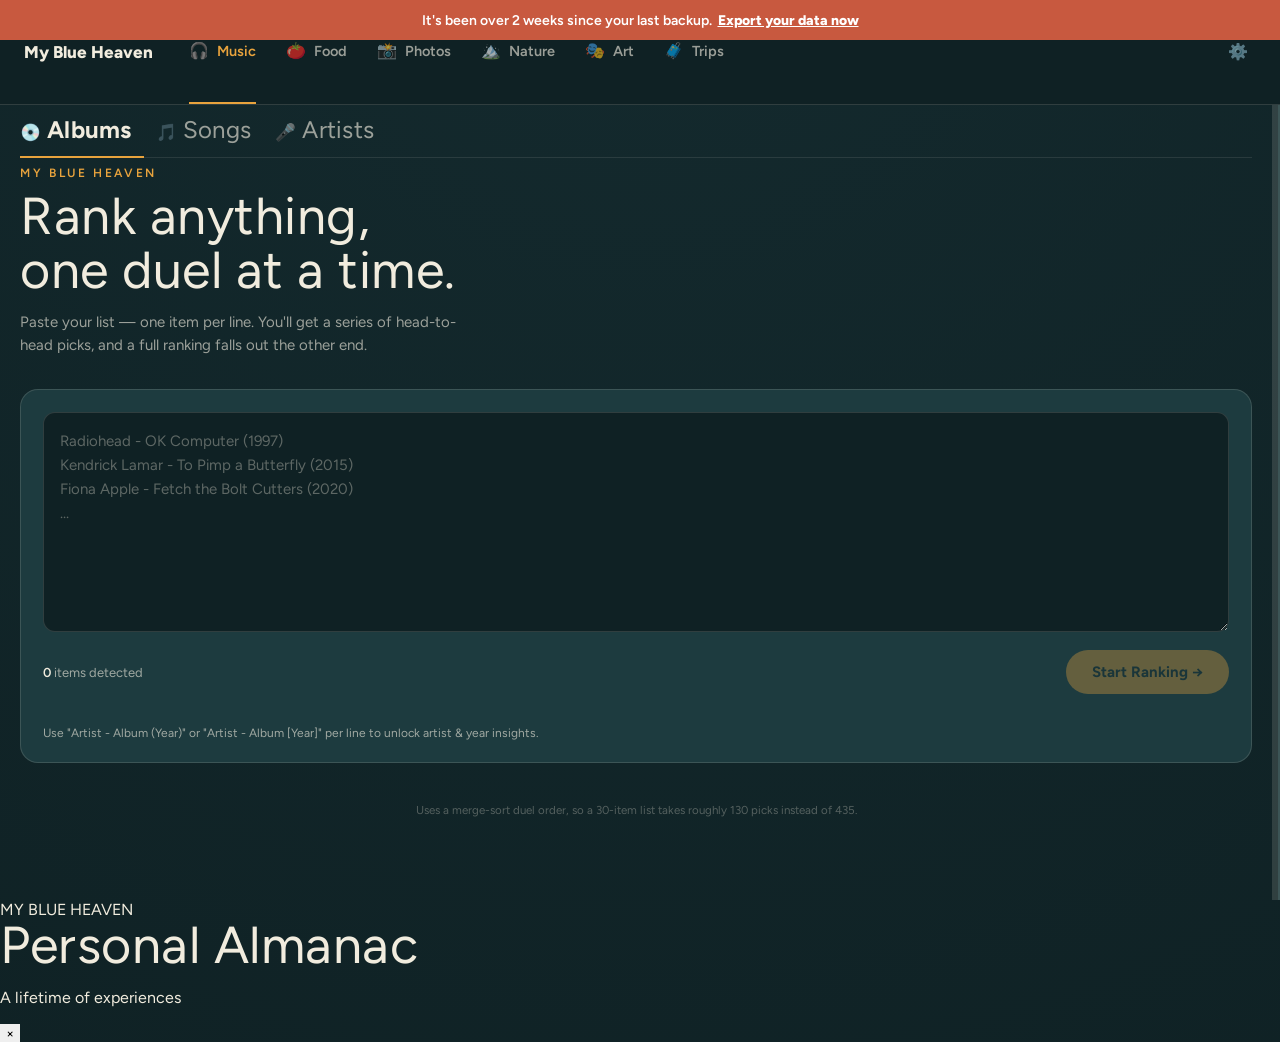
==== commit 2741517c: "Add Personal Almanac launch card and accessible dialog" ====
--- a/index.html
+++ b/index.html
@@ -944,6 +944,13 @@
           <button class="btn-primary" id="tag-photos-launch-btn" type="button">Tag Photos</button>
         </section>
 
+        <section class="fun-card fun-owner-only" id="fun-card-almanac" hidden>
+          <div class="fun-card-icon" aria-hidden="true">📚</div>
+          <h2 class="fun-card-title">Personal Almanac</h2>
+          <p class="fun-card-text">A lifetime of experiences, from the countries you've visited to your best meals, hikes and photography days.</p>
+          <button class="btn-primary" id="alm-launch" type="button">Open Personal Almanac</button>
+        </section>
+
         <section class="fun-card" id="fun-card-yir">
           <div class="fun-card-icon" aria-hidden="true">🗓️</div>
           <h2 class="fun-card-title">Year in Review</h2>
@@ -992,6 +999,13 @@
           <h2 class="fun-card-title">Guess the Place</h2>
           <p class="fun-card-text"><span class="fun-owner-only">Which park, road, hike or restaurant is this photo from? Dish photos included.</span><span class="fun-guest-only">Which hike or restaurant is this photo from? Dish photos included.</span></p>
           <button class="btn-primary" id="gg-launch-btn" type="button">Play Guessing Game</button>
+        </section>
+
+        <section class="fun-card fun-card-phone-only" id="fun-card-restaurant">
+          <div class="fun-card-icon" aria-hidden="true">🍽️</div>
+          <h2 class="fun-card-title">Guess the Restaurant</h2>
+          <p class="fun-card-text">Identify a restaurant from photos of dishes you ate there. Reveal more dishes for clues, but earn fewer points.</p>
+          <button class="btn-primary" id="gg-restaurant-launch-btn" type="button">Play Guess the Restaurant</button>
         </section>
 
         <section class="fun-card fun-card-phone-only" id="fun-card-year">
@@ -1247,6 +1261,16 @@
       </div>
     </div>
     <div class="share-footer"><button type="button" class="share-go" id="share-go-btn" disabled>Preparing…</button></div>
+  </div>
+</div>
+
+<div id="alm-overlay" aria-hidden="true">
+  <div id="alm-panel" role="dialog" aria-modal="true" aria-labelledby="alm-title">
+    <header class="alm-header">
+      <div class="alm-heading"><div><span class="alm-kicker">MY BLUE HEAVEN</span><h1 id="alm-title">Personal Almanac</h1><p id="alm-period">A lifetime of experiences</p></div><button type="button" class="alm-close" id="alm-close" aria-label="Close Personal Almanac">×</button></div>
+      <nav id="alm-tabs" aria-label="Almanac sections"></nav>
+    </header>
+    <div id="alm-scroll"><div id="alm-content"></div></div>
   </div>
 </div>
 
--- a/styles.css
+++ b/styles.css
@@ -5525,3 +5525,44 @@
   }
 
 
+
+  /* Progressive photo grids; animate only visible, changed cards. */
+  .mbh-photo-more{display:block;margin:16px auto 24px;border:0;border-radius:4px;background:var(--panel);color:var(--chalk);padding:12px 20px;font:600 14px Figtree,sans-serif;cursor:pointer;}
+  .mbh-photo-more[hidden],.pt-empty[hidden]{display:none!important;}
+  .pt-manage-host{display:contents;}
+  #page-photos .grid-card,.pt-filter-grid .grid-card{animation:none!important;}
+  .pt-filter-chip{transition:background 120ms ease,color 120ms ease;}
+  .pt-filter-grid .art-img{width:100%;height:100%;object-fit:cover;}
+
+  .pt-grip{touch-action:none;cursor:grab;position:relative;}
+  .pt-grip::after{content:'';position:absolute;inset:-8px -24px;}
+  .art-lightbox-overlay.show{touch-action:none;}
+  .rd-fill{transform-origin:left center;transition:width 250ms var(--ease-out);}
+  @media(prefers-reduced-motion:no-preference){
+    .mbh-chart-enter .rd-fill{animation:mbhBarGrow 420ms var(--ease-out) both;}
+    .mbh-chart-enter .rd-chart polyline[pathLength]{animation:mbhLineDraw 650ms var(--ease-out) both;stroke-dasharray:1;stroke-dashoffset:0;}
+    @keyframes mbhBarGrow{from{transform:scaleX(0)}to{transform:scaleX(1)}}
+    @keyframes mbhLineDraw{from{stroke-dashoffset:1}to{stroke-dashoffset:0}}
+  }
+
+  .us-count{display:inline-block;}
+  .us-entry{animation:none!important;}
+  @media(prefers-reduced-motion:no-preference){
+    .rd-body .rd-extra{animation:revealIn 180ms var(--ease-out) backwards;}
+    .details-art-wrap .art-img.img-loaded{transition:opacity 220ms var(--ease-out),transform 320ms var(--ease-out);}
+    .pt-filter-chip,.us-filters button{transition:background 120ms var(--ease-out),color 120ms var(--ease-out);}
+  }
+
+  @media(prefers-reduced-motion:no-preference){
+    .pt-flyout:not([hidden]),#photo-month-filter-menu:not([hidden]){animation:revealIn 130ms var(--ease-out) backwards;}
+    .pt-tray[open]{animation:mbhSheetEnter 200ms var(--ease-out) backwards;}
+    @keyframes mbhSheetEnter{from{transform:translateY(30px);opacity:.7}to{transform:none;opacity:1}}
+  }
+
+/* Calendar day photos: retain the placeholder until each image loads. */
+.pc-day-hero img:not(.img-loaded), .pc-photo-tile img:not(.img-loaded){
+  background-image:linear-gradient(100deg,var(--bg-2) 30%,var(--panel-line) 50%,var(--bg-2) 70%);
+  background-size:250% 100%;
+  animation:skeletonShimmer 1.4s ease-in-out infinite;
+}
+.pc-day-hero img:not(.img-loaded){height:min(64vh, 60vw);}
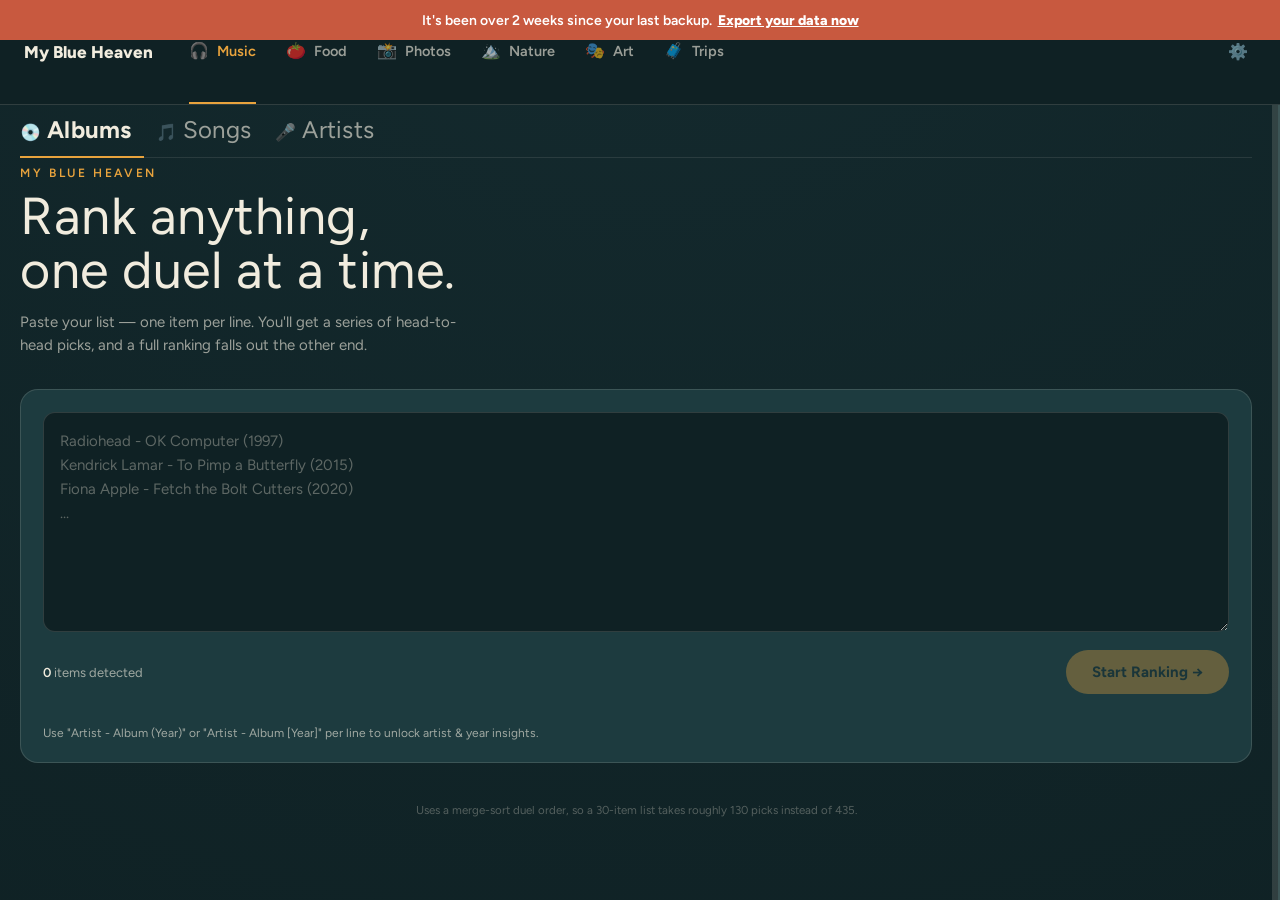
==== commit c72b5755: "Merge Tags subtab into Gallery with optional tag filter toggle" ====
--- a/index.html
+++ b/index.html
@@ -670,7 +670,6 @@
       <div class="page-heading-row">
         <div class="group-sub-tabs" id="photos-sub-tabs-photos">
           <button class="group-sub-tab-btn active" data-photo-subpage="photos" type="button"><span class="group-sub-tab-icon">🖼️</span>Gallery</button>
-          <button class="group-sub-tab-btn" data-photo-subpage="photo-collections" type="button"><span class="group-sub-tab-icon">🏷️</span>Tags</button>
           <button class="group-sub-tab-btn" data-photo-subpage="photo-calendar" type="button"><span class="group-sub-tab-icon">🗓️</span>Calendar</button>
         </div>
         <div class="restaurant-heading-actions">
@@ -685,6 +684,7 @@
             <datalist id="photo-season-filter-datalist"></datalist>
             <button class="filter-clear" id="photo-season-filter-clear" type="button" title="Clear season filter" style="display:none;">✕</button>
           </div>
+          <button class="btn-ghost photo-tag-filter-toggle" id="photo-tag-filter-toggle" type="button" aria-label="Show tag filters" aria-pressed="false" aria-controls="photo-tags-content" title="Show tag filters"><svg viewBox="0 0 24 24" width="21" height="21" fill="none" stroke="currentColor" stroke-width="1.8" stroke-linecap="round" stroke-linejoin="round" aria-hidden="true"><path d="M20 13 11 4H4v7l9 9a2 2 0 0 0 2.8 0l4.2-4.2a2 2 0 0 0 0-2.8Z"/><circle cx="8" cy="8" r="1"/></svg></button>
           <button class="btn-primary" id="photo-add-btn" type="button" aria-label="Add photos" title="Add photos">+</button>
         </div>
       </div>
@@ -697,7 +697,9 @@
         </div>
       </div>
 
+      <div id="photo-tags-content" hidden></div>
       <div class="results-list grid-mode" id="photo-grid"></div>
+      <p class="restaurant-course-empty" id="photo-filter-empty" hidden>No photos match these filters.</p>
       <ol class="results-list" id="photo-edit-list" style="display:none;"></ol>
       <p class="restaurant-course-empty" id="photo-empty-message" style="display:none;">No photos yet — add some to get started.</p>
 
@@ -714,19 +716,6 @@
           <div class="artist-list" id="photo-month-list"></div>
         </div>
       </div>
-    </div>
-  </div>
-
-  <div id="page-photo-collections" class="top-page">
-    <div class="page-content">
-      <div class="page-heading-row">
-        <div class="group-sub-tabs" id="photos-sub-tabs-photo-collections">
-          <button class="group-sub-tab-btn" data-photo-subpage="photos" type="button"><span class="group-sub-tab-icon">🖼️</span>Gallery</button>
-          <button class="group-sub-tab-btn active" data-photo-subpage="photo-collections" type="button"><span class="group-sub-tab-icon">🏷️</span>Tags</button>
-          <button class="group-sub-tab-btn" data-photo-subpage="photo-calendar" type="button"><span class="group-sub-tab-icon">🗓️</span>Calendar</button>
-        </div>
-      </div>
-      <div id="photo-tags-content"></div>
     </div>
   </div>
 
@@ -735,7 +724,6 @@
       <div class="page-heading-row">
         <div class="group-sub-tabs" id="photos-sub-tabs-photo-calendar">
           <button class="group-sub-tab-btn" data-photo-subpage="photos" type="button"><span class="group-sub-tab-icon">🖼️</span>Gallery</button>
-          <button class="group-sub-tab-btn" data-photo-subpage="photo-collections" type="button"><span class="group-sub-tab-icon">🏷️</span>Tags</button>
           <button class="group-sub-tab-btn active" data-photo-subpage="photo-calendar" type="button"><span class="group-sub-tab-icon">🗓️</span>Calendar</button>
         </div>
       </div>
--- a/styles.css
+++ b/styles.css
@@ -5566,3 +5566,89 @@
   animation:skeletonShimmer 1.4s ease-in-out infinite;
 }
 .pc-day-hero img:not(.img-loaded){height:min(64vh, 60vw);}
+
+/* Personal Almanac — a read-only editorial view of the owner's history. */
+#fun-card-almanac[hidden],.guest-view-active #fun-card-almanac{display:none!important}
+#alm-overlay{position:fixed;inset:0;z-index:185;background:var(--bg);visibility:hidden;opacity:0;pointer-events:none;transition:opacity 180ms ease,visibility 0s linear 180ms}
+#alm-overlay.open{visibility:visible;opacity:1;pointer-events:auto;transition-delay:0s}
+#alm-panel{display:flex;flex-direction:column;height:100%;height:100dvh;color:var(--chalk);font-family:Figtree,sans-serif}
+.alm-header{flex:none;background:linear-gradient(155deg,#244449,var(--bg) 95%);padding:max(16px,env(safe-area-inset-top)) max(20px,env(safe-area-inset-right)) 0 max(20px,env(safe-area-inset-left))}
+.alm-heading,#alm-tabs,#alm-content{max-width:1040px;margin-inline:auto}
+.alm-heading{display:flex;align-items:flex-start;justify-content:space-between;gap:12px}
+.alm-kicker{font-size:11px;letter-spacing:.17em;color:var(--chalk-dim);font-weight:700}
+#alm-title{font-size:clamp(28px,5.5vw,42px);line-height:1.08;margin:8px 0 6px;letter-spacing:-.035em}
+#alm-period{margin:0 0 12px;color:var(--chalk-dim);font-size:13px}
+.alm-close,.alm-plain,.alm-tab,.alm-row,.alm-day,.alm-month,.alm-metric,.alm-chart-bar{border:0;background:none;color:inherit;font:inherit;cursor:pointer;padding:0;text-align:left}
+.alm-close{min-width:44px;min-height:44px;text-align:center;font-size:32px;font-weight:400;line-height:1}
+#alm-tabs{display:flex;gap:clamp(16px,5vw,36px);overflow-x:auto;scrollbar-width:none}
+#alm-tabs::-webkit-scrollbar{display:none}
+.alm-tab{position:relative;padding:12px 0 13px;white-space:nowrap;color:var(--chalk-dim);font-size:14px;font-weight:600}
+.alm-tab[aria-selected=true]{color:var(--amber)}
+.alm-tab[aria-selected=true]:after{content:'';position:absolute;bottom:0;left:0;right:0;height:2px;background:var(--amber)}
+#alm-scroll{flex:1;min-height:0;overflow:auto;overscroll-behavior:contain;padding:24px max(20px,env(safe-area-inset-right)) max(40px,env(safe-area-inset-bottom)) max(20px,env(safe-area-inset-left))}
+#alm-content{min-width:0}
+.alm-section{margin:0 0 36px;min-width:0}
+.alm-section h2{font-size:clamp(20px,4vw,26px);letter-spacing:-.02em;margin:0 0 5px;line-height:1.2}
+.alm-note{font-size:13px;color:var(--chalk-dim);line-height:1.5;margin:0 0 14px}
+.alm-link{color:var(--amber);font-size:14px;font-weight:600;min-height:44px;padding:8px 0}
+.alm-hero{display:grid;grid-template-columns:1fr;justify-items:center;text-align:center;padding:20px 0 26px;position:relative;isolation:isolate}
+.alm-hero:before{content:'';position:absolute;z-index:-1;width:182px;height:182px;border-radius:50%;background:radial-gradient(ellipse,#34575c 0%,#1d3438 48%,transparent 73%);top:0}
+.alm-hero strong{font-size:clamp(64px,16vw,100px);line-height:1;letter-spacing:-.06em;color:var(--amber);font-weight:650;font-variant-numeric:tabular-nums}
+.alm-hero .alm-hero-label{font-size:19px;font-weight:600;margin-top:6px}
+.alm-hero .alm-note{margin:4px 0 0}
+.alm-metrics{display:grid;grid-template-columns:repeat(3,minmax(0,1fr));gap:8px;margin-bottom:36px}
+.alm-metric{background:var(--panel);border-radius:4px;padding:14px 9px;min-height:78px;text-align:center;display:flex;flex-direction:column;align-items:center;justify-content:center;gap:5px}
+.alm-metric strong{font-size:clamp(20px,5vw,30px);line-height:1;font-weight:650;font-variant-numeric:tabular-nums}
+.alm-metric span{font-size:12px;line-height:1.2;color:var(--chalk-dim)}
+.alm-columns{display:grid;grid-template-columns:minmax(0,1fr);gap:0 36px}
+.alm-row{width:100%;min-height:70px;display:flex;align-items:center;gap:12px;padding:10px 0;border-bottom:1px solid rgba(160,180,177,.12)}
+.alm-row:last-child{border-bottom:0}
+.alm-thumb{flex:none;width:58px;height:58px;border-radius:4px;overflow:hidden;background:var(--bg-2);display:block}
+.alm-image{display:block;width:100%;height:100%;object-fit:cover}
+.alm-thumb:has(.alm-image:not(.img-loaded)),.alm-day-image:has(.alm-image:not(.img-loaded)),.alm-month-image:has(.alm-image:not(.img-loaded)){background-image:linear-gradient(100deg,var(--bg-2) 30%,var(--panel-line) 50%,var(--bg-2) 70%);background-size:250% 100%;animation:skeletonShimmer 1.4s ease-in-out infinite}
+.alm-image{opacity:0;transition:opacity 220ms ease-out}.alm-image.img-loaded{opacity:1}
+.alm-row-copy{min-width:0;flex:1;display:flex;flex-direction:column;gap:4px}
+.alm-row-copy strong{font-size:16px;line-height:1.25;font-weight:650;overflow-wrap:anywhere}
+.alm-row-copy small,.alm-row-copy span{font-size:12px;color:var(--chalk-dim);line-height:1.3;overflow-wrap:anywhere}
+.alm-value{font-size:21px;font-weight:650;color:var(--amber);font-variant-numeric:tabular-nums;text-align:right;flex:none}
+.alm-value small{display:block;font-size:11px;color:var(--chalk-dim);font-weight:400}
+.alm-chevron{color:var(--chalk-dim);font-size:20px;flex:none}
+.alm-day{width:100%;display:block;margin:0 0 22px}
+.alm-day-head{display:flex;align-items:baseline;gap:8px;margin-bottom:9px;font-size:14px}
+.alm-day-head b{flex:1;font-size:15px}
+.alm-rank,.alm-day-count{color:var(--amber);font-weight:600;font-variant-numeric:tabular-nums}
+.alm-day-count{white-space:nowrap;font-size:13px}
+.alm-day-photos{display:grid;grid-template-columns:repeat(4,minmax(0,1fr));gap:5px}
+.alm-day-image,.alm-month-image{aspect-ratio:1;overflow:hidden;border-radius:4px;background:var(--bg-2);display:block}
+.alm-months{display:grid;grid-template-columns:repeat(4,minmax(0,1fr));gap:16px 8px}
+.alm-month{min-width:0;display:flex;flex-direction:column;gap:4px}
+.alm-month strong{font-size:13px}.alm-month small{color:var(--chalk-dim);font-size:11px}
+.alm-month:disabled{cursor:default;opacity:.55}
+.alm-chart-scroll{overflow-x:auto;padding:8px 0 4px}
+.alm-chart{display:flex;gap:8px;align-items:flex-end;min-width:100%;width:max-content}
+.alm-chart-bar{display:flex;flex-direction:column;align-items:center;justify-content:flex-end;width:48px;min-height:162px;gap:5px}
+.alm-chart-value{color:var(--chalk-dim);font-size:10px;font-variant-numeric:tabular-nums}
+.alm-chart-track{width:28px;height:112px;display:flex;flex-direction:column-reverse;justify-content:flex-start}
+.alm-chart-fill{background:#608a8a;width:100%;min-height:0;border-radius:2px 2px 0 0;transform-origin:bottom;animation:alm-grow 300ms var(--ease-out,ease-out) both}
+.alm-chart-bar:last-child .alm-chart-fill:not(.alm-stack){background:var(--amber)}
+.alm-chart-bar small{font-size:11px;color:var(--chalk-dim)}
+.alm-legend{display:flex;flex-wrap:wrap;gap:10px 14px;color:var(--chalk-dim);font-size:11px;margin-top:12px}
+.alm-legend i{display:inline-block;width:9px;height:9px;border-radius:2px;margin-right:4px}
+.alm-filters{display:flex;gap:8px;flex-wrap:wrap;margin:12px 0 18px}
+.alm-filters label,.alm-form label{display:flex;flex:1 1 110px;min-width:0;flex-direction:column;gap:5px;font-size:12px;color:var(--chalk-dim)}
+.alm-filters select,.alm-form select,.alm-form input{font:inherit;min-height:42px;background:var(--panel);color:var(--chalk);border:0;border-radius:4px;padding:8px;max-width:100%;width:100%}
+.alm-form{display:flex;flex-wrap:wrap;gap:10px;align-items:flex-end;margin:15px 0}
+.alm-form .btn-primary{min-height:42px}
+.alm-country-flag{width:38px;font-size:27px;text-align:center;flex:none}
+.alm-country-head{display:flex;align-items:baseline;gap:10px;margin-bottom:16px}
+.alm-country-head strong{font-size:52px;color:var(--amber);line-height:1;letter-spacing:-.05em}
+.alm-empty{color:var(--chalk-dim);font-size:14px;padding:14px 0}
+.alm-subnav{margin-bottom:20px}
+.alm-manual-list{display:flex;flex-wrap:wrap;gap:8px;margin:12px 0}
+.alm-manual-list button{color:var(--chalk-dim);background:var(--panel);border:0;border-radius:4px;font:inherit;font-size:12px;padding:9px;cursor:pointer}
+#alm-panel :focus-visible{outline:2px solid var(--amber);outline-offset:3px}
+@media(hover:hover){.alm-row:hover,.alm-metric:hover,.alm-month:not(:disabled):hover,.alm-day:hover{background:rgba(140,180,176,.065)}.alm-link:hover{color:var(--chalk)}}
+@media(min-width:760px){.alm-columns{grid-template-columns:repeat(2,minmax(0,1fr))}.alm-metrics{grid-template-columns:repeat(6,minmax(0,1fr))}.alm-months{grid-template-columns:repeat(6,minmax(0,1fr))}.alm-day-photos{max-width:520px}}
+@media(max-width:365px){#alm-tabs{gap:14px}.alm-tab{font-size:12px}.alm-day-head b{font-size:13px}.alm-month strong{font-size:11px}}
+@keyframes alm-grow{from{transform:scaleY(.12);opacity:.5}to{transform:scaleY(1);opacity:1}}
+@media(prefers-reduced-motion:reduce){#alm-overlay,.alm-image{transition:none}.alm-chart-fill,.alm-thumb,.alm-day-image,.alm-month-image{animation:none!important}}
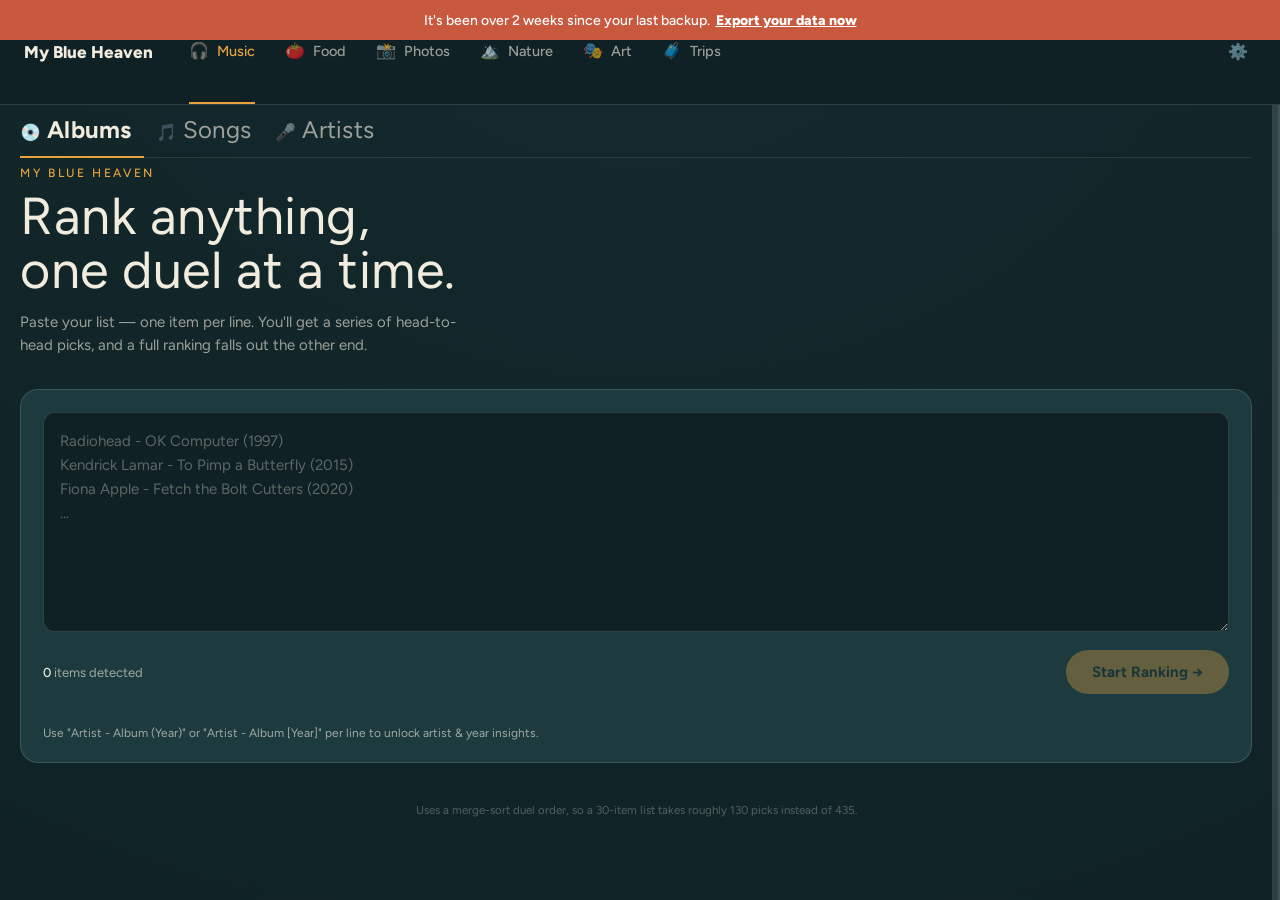
==== commit 97abfad4: "Lighten medium and semibold typography throughout app" ====
--- a/index.html
+++ b/index.html
@@ -684,6 +684,7 @@
             <datalist id="photo-season-filter-datalist"></datalist>
             <button class="filter-clear" id="photo-season-filter-clear" type="button" title="Clear season filter" style="display:none;">✕</button>
           </div>
+          <span id="photo-tag-manage-host" hidden></span>
           <button class="btn-ghost photo-tag-filter-toggle" id="photo-tag-filter-toggle" type="button" aria-label="Show tag filters" aria-pressed="false" aria-controls="photo-tags-content" title="Show tag filters"><svg viewBox="0 0 24 24" width="21" height="21" fill="none" stroke="currentColor" stroke-width="1.8" stroke-linecap="round" stroke-linejoin="round" aria-hidden="true"><path d="M20 13 11 4H4v7l9 9a2 2 0 0 0 2.8 0l4.2-4.2a2 2 0 0 0 0-2.8Z"/><circle cx="8" cy="8" r="1"/></svg></button>
           <button class="btn-primary" id="photo-add-btn" type="button" aria-label="Add photos" title="Add photos">+</button>
         </div>
@@ -961,7 +962,7 @@
 
           <div class="otd-fun-settings">
             <div class="otd-setting-row" style="min-height:56px;">
-              <span style="font-weight:600;">Pop up automatically each day</span>
+              <span style="font-weight:500;">Pop up automatically each day</span>
               <button type="button" class="otd-switch" id="otd-master-switch" role="switch" aria-checked="true" aria-label="Pop up automatically each day"><span class="otd-switch-knob"></span></button>
             </div>
 
--- a/styles.css
+++ b/styles.css
@@ -34,7 +34,7 @@
     justify-content: center;
     gap: 6px;
     font-size: 14px;
-    font-weight: 600;
+    font-weight: 500;
     text-align: center;
     padding: 0 16px;
   }
@@ -116,7 +116,7 @@
     color: var(--chalk-dim);
     font-family: 'Figtree', sans-serif;
     font-size: 14.5px;
-    font-weight: 600;
+    font-weight: 500;
     padding: 0;
     height: var(--desktop-nav-height);
     border-bottom: 2px solid transparent;
@@ -328,7 +328,7 @@
     cursor: pointer;
   }
   .park-linked-hike-row:last-child{ border-bottom: none; }
-  .park-linked-hike-name{ font-weight: 600; color: var(--chalk); }
+  .park-linked-hike-name{ font-weight: 500; color: var(--chalk); }
   .park-linked-hike-goto{ color: var(--chalk-dim); font-size: 13px; flex-shrink: 0; margin-left: 10px; }
   #hike-full-list-panel{
     width: 0;
@@ -440,7 +440,7 @@
     color: var(--chalk-dim);
     font-family: 'Figtree', sans-serif;
     font-size: 13px;
-    font-weight: 600;
+    font-weight: 500;
     padding: 8px 12px;
     border-radius: 999px;
     cursor: pointer;
@@ -483,7 +483,7 @@
     background: linear-gradient(to top, rgba(10, 22, 24, 0.88), rgba(10, 22, 24, 0));
     color: var(--chalk);
     font-size: 10px;
-    font-weight: 600;
+    font-weight: 500;
     line-height: 1.25;
     white-space: nowrap;
     overflow: hidden;
@@ -566,7 +566,7 @@
   }
   .restaurant-other-photos-label{
     font-size: 11px;
-    font-weight: 600;
+    font-weight: 500;
     color: var(--chalk-dim);
     text-transform: uppercase;
     letter-spacing: 0.03em;
@@ -790,7 +790,7 @@
   }
   .restaurant-score-label{
     font-size: 11px;
-    font-weight: 600;
+    font-weight: 500;
     color: var(--chalk-dim);
     text-transform: uppercase;
     letter-spacing: 0.03em;
@@ -850,7 +850,7 @@
     color: var(--chalk-dim);
     font-family: 'Figtree', sans-serif;
     font-size: 13px;
-    font-weight: 600;
+    font-weight: 500;
     padding: 4px 0 8px;
     cursor: pointer;
     display: flex;
@@ -952,7 +952,7 @@
   }
   .restaurant-edit-label{
     font-size: 11px;
-    font-weight: 600;
+    font-weight: 500;
     color: var(--chalk-dim);
     text-transform: uppercase;
     letter-spacing: 0.03em;
@@ -1025,7 +1025,7 @@
   }
   .details-meta-chip{
     font-size: 11.5px;
-    font-weight: 600;
+    font-weight: 500;
     color: var(--chalk-dim);
     background: var(--bg-2);
     border: 1px solid var(--panel-line);
@@ -1049,7 +1049,7 @@
     padding: 10px 14px;
     font-family: 'Figtree', sans-serif;
     font-size: 13px;
-    font-weight: 600;
+    font-weight: 500;
     cursor: pointer;
     text-align: left;
     text-decoration: none;
@@ -1074,7 +1074,7 @@
   .details-lastfm-status a{ color: var(--amber); }
   .details-lastfm-plays{
     font-size: 14px;
-    font-weight: 600;
+    font-weight: 500;
     margin: 0 0 14px;
   }
   .details-lastfm-plays strong{ color: var(--amber); font-size: 16px; }
@@ -1153,7 +1153,7 @@
     letter-spacing: 0.22em;
     text-transform: uppercase;
     color: var(--amber);
-    font-weight: 600;
+    font-weight: 500;
     margin: 0 0 10px;
   }
 
@@ -1259,7 +1259,7 @@
     font-size: 13px;
     color: var(--chalk-dim);
   }
-  .count-tag b{ color: var(--chalk); font-weight: 600; }
+  .count-tag b{ color: var(--chalk); font-weight: 500; }
 
   button{
     font-family: 'Figtree', sans-serif;
@@ -1322,7 +1322,7 @@
     border-radius: 999px;
     background-color: var(--bg-2);
     color: var(--chalk);
-    font: 500 13px/1.2 'Figtree', sans-serif;
+    font: 400 13px/1.2 'Figtree', sans-serif;
     cursor: pointer;
   }
   .settings-select:focus{ outline: none; border-color: var(--amber); }
@@ -1509,7 +1509,7 @@
   }
   .card-meta{
     font-size: 13px;
-    font-weight: 500;
+    font-weight: 400;
     color: rgba(22,44,48,0.55);
     margin-top: 10px;
     letter-spacing: 0.01em;
@@ -1802,7 +1802,7 @@
     border-radius: 999px;
     padding: 4px 10px;
     font-size: 12px;
-    font-weight: 600;
+    font-weight: 500;
     color: var(--chalk);
   }
   .otd-body{
@@ -1829,7 +1829,7 @@
     font-weight: 700;
     letter-spacing: 0.08em;
   }
-  .otd-rank{ font-size: 13px; font-weight: 600; color: var(--amber); }
+  .otd-rank{ font-size: 13px; font-weight: 500; color: var(--amber); }
   .otd-name{ display: block; font-size: 21px; font-weight: 700; line-height: 1.15; }
   .otd-place{ display: block; margin-top: 2px; font-size: 14px; color: var(--chalk-dim); }
   .otd-score{ display: flex; align-items: center; gap: 12px; }
@@ -1847,7 +1847,7 @@
     color: var(--amber);
   }
   .otd-score-text{ display: flex; flex-direction: column; font-size: 14px; line-height: 1.35; }
-  .otd-score-title{ font-weight: 600; }
+  .otd-score-title{ font-weight: 500; }
   .otd-score-sub{ color: var(--chalk-dim); }
   .otd-dishes{ font-size: 14px; line-height: 1.4; color: var(--chalk-dim); }
   .otd-star{
@@ -1860,7 +1860,7 @@
     border-radius: 12px;
     padding: 7px 12px;
     font-size: 13px;
-    font-weight: 600;
+    font-weight: 500;
   }
   .otd-insights{ display: flex; flex-direction: column; gap: 6px; }
   .otd-insights-ruled{ padding-top: 10px; margin-top: 2px; border-top: 1px solid var(--panel-line); }
@@ -1906,7 +1906,7 @@
     border-radius: 18px;
     padding: 14px;
   }
-  .otd-photos-count{ font-size: 14px; font-weight: 600; }
+  .otd-photos-count{ font-size: 14px; font-weight: 500; }
   .otd-photo-grid{
     display: grid;
     grid-template-columns: repeat(4, minmax(0, 1fr));
@@ -2138,7 +2138,7 @@
     color: var(--chalk);
     font-family: 'Figtree', sans-serif;
     font-size: 15px;
-    font-weight: 600;
+    font-weight: 500;
     cursor: pointer;
   }
   .gg-stats{ margin-top: 24px; padding: 14px 16px; background: var(--panel); border: 1px solid var(--panel-line); border-radius: 16px; }
@@ -2166,7 +2166,7 @@
     text-align: left;
     font-family: 'Figtree', sans-serif;
     font-size: 17px;
-    font-weight: 600;
+    font-weight: 500;
     line-height: 1.25;
     color: var(--chalk);
     background: var(--panel);
@@ -2271,7 +2271,7 @@
   #share-preview-canvas{ display: block; width: 100%; height: auto; max-width: 420px; margin: 0 auto; }
   .share-preview-status{ padding: 40px 20px; text-align: center; font-size: 15px; line-height: 1.45; color: var(--chalk-dim); }
   .share-photos-head{ display: flex; justify-content: space-between; align-items: baseline; margin: 20px 0 10px; font-size: 12px; font-weight: 700; letter-spacing: 0.14em; color: var(--chalk-dim); }
-  .share-photos-head span:last-child{ letter-spacing: normal; font-weight: 600; font-size: 13px; }
+  .share-photos-head span:last-child{ letter-spacing: normal; font-weight: 500; font-size: 13px; }
   .share-thumbs{ display: grid; grid-template-columns: repeat(4, minmax(0, 1fr)); gap: 8px; }
   .share-thumb{
     position: relative;
@@ -2414,7 +2414,7 @@
   .yir-stats{ display: grid; grid-template-columns: repeat(2, minmax(0, 1fr)); gap: 10px; margin-top: 18px; }
   .yir-stat{ padding: 14px 16px; background: var(--panel); border: 1px solid var(--panel-line); border-radius: 16px; }
   .yir-stat-n{ font-size: 34px; font-weight: 800; line-height: 1; color: var(--amber); }
-  .yir-stat-label{ margin-top: 6px; font-size: 14px; font-weight: 600; }
+  .yir-stat-label{ margin-top: 6px; font-size: 14px; font-weight: 500; }
   .yir-stat-sub{ margin-top: 2px; font-size: 13px; color: var(--chalk-dim); }
 
   .yir-eyebrow-sm{ font-size: 12px; font-weight: 700; letter-spacing: 0.14em; color: var(--chalk-dim); }
@@ -2531,7 +2531,7 @@
   .yir-card-name{ display: block; margin-top: 4px; font-size: 18px; font-weight: 700; line-height: 1.2; }
   .yir-card-where{ display: block; font-size: 13px; color: var(--chalk-dim); }
   .yir-card-stat{ display: block; font-size: 13px; line-height: 1.4; color: var(--chalk-dim); }
-  .yir-star{ align-self: flex-start; display: inline-flex; align-items: center; gap: 6px; margin-top: 4px; padding: 5px 10px; border-radius: 10px; background: rgba(232, 163, 61, 0.16); color: var(--amber); font-size: 12px; font-weight: 600; }
+  .yir-star{ align-self: flex-start; display: inline-flex; align-items: center; gap: 6px; margin-top: 4px; padding: 5px 10px; border-radius: 10px; background: rgba(232, 163, 61, 0.16); color: var(--amber); font-size: 12px; font-weight: 500; }
   .yir-photos-card{ padding: 12px; background: var(--panel); border: 1px solid var(--panel-line); border-radius: 16px; }
   .yir-photo-grid{ display: grid; grid-template-columns: repeat(3, minmax(0, 1fr)); gap: 6px; margin-top: 10px; }
   .yir-day-tile{ aspect-ratio: 1 / 1; border-radius: 10px; }
@@ -2548,7 +2548,7 @@
     color: var(--chalk);
     font-family: 'Figtree', sans-serif;
     font-size: 15px;
-    font-weight: 600;
+    font-weight: 500;
     cursor: pointer;
   }
   .yir-foot-note{ margin: 12px 0 0; font-size: 13px; line-height: 1.5; color: var(--chalk-dim); }
@@ -2610,7 +2610,7 @@
     color: var(--chalk-dim);
     font-family: 'Figtree', sans-serif;
     font-size: 14px;
-    font-weight: 600;
+    font-weight: 500;
     cursor: pointer;
   }
   .cal-type.selected{ border-color: var(--amber); background: rgba(232, 163, 61, 0.16); color: var(--chalk); }
@@ -2618,7 +2618,7 @@
   .cal-stat{ padding: 12px 12px; background: var(--panel); border: 1px solid var(--panel-line); border-radius: 14px; min-width: 0; }
   .cal-stat-n{ font-size: 28px; font-weight: 800; line-height: 1.05; color: var(--amber); }
   .cal-stat-n.cal-stat-small{ font-size: 15px; line-height: 1.25; padding-top: 6px; }
-  .cal-stat-label{ margin-top: 4px; font-size: 12px; font-weight: 600; color: var(--chalk-dim); }
+  .cal-stat-label{ margin-top: 4px; font-size: 12px; font-weight: 500; color: var(--chalk-dim); }
   .cal-wrap{ margin-top: 18px; padding: 14px 12px; background: var(--panel); border: 1px solid var(--panel-line); border-radius: 16px; }
   .cal-year-grid{ display: grid; grid-template-columns: repeat(3, minmax(0, 1fr)); gap: 16px 12px; }
   .cal-month{ min-width: 0; }
@@ -2685,8 +2685,8 @@
   .trip-title{ margin: 0; font-family: 'Figtree', sans-serif; font-size: 30px; font-weight: 800; line-height: 1.1; color: var(--chalk); }
   .trip-dates{ margin: 4px 0 0; font-size: 15px; font-weight: 700; color: var(--amber); }
   .trip-chips{ display: flex; flex-wrap: wrap; gap: 8px; margin-top: 14px; }
-  .trip-chip{ display: inline-flex; align-items: center; gap: 6px; padding: 6px 12px; border-radius: 999px; background: var(--panel); border: 1px solid var(--panel-line); font-size: 13px; font-weight: 600; color: var(--chalk); }
-  .trip-chip.auto{ background: transparent; color: var(--chalk-dim); font-weight: 500; }
+  .trip-chip{ display: inline-flex; align-items: center; gap: 6px; padding: 6px 12px; border-radius: 999px; background: var(--panel); border: 1px solid var(--panel-line); font-size: 13px; font-weight: 500; color: var(--chalk); }
+  .trip-chip.auto{ background: transparent; color: var(--chalk-dim); font-weight: 400; }
   .trip-chip-x{ padding: 0 0 0 2px; border: none; background: transparent; color: var(--chalk-dim); font-size: 12px; cursor: pointer; }
   .trip-counts{ margin: 12px 0 0; font-size: 14px; color: var(--chalk-dim); }
   .trip-suggest{ margin-bottom: 16px; padding: 14px 16px; background: rgba(232, 163, 61, 0.12); border: 1px solid rgba(232, 163, 61, 0.4); border-radius: 16px; }
@@ -2716,7 +2716,7 @@
   .trip-item .yir-card-name{ margin-top: 0; }
   .trip-item-kebab{ flex: none; width: 30px; height: 30px; margin-top: 1px; border-radius: 999px; border: 1px solid var(--panel-line); background: var(--panel); color: var(--chalk-dim); font-family: 'Figtree', sans-serif; font-size: 18px; line-height: 1; cursor: pointer; }
   .trip-item-actions{ display: flex; flex-wrap: wrap; gap: 6px; }
-  .trip-mini{ padding: 5px 10px; border-radius: 999px; border: 1px solid var(--panel-line); background: transparent; color: var(--chalk-dim); font-family: 'Figtree', sans-serif; font-size: 12px; font-weight: 600; cursor: pointer; }
+  .trip-mini{ padding: 5px 10px; border-radius: 999px; border: 1px solid var(--panel-line); background: transparent; color: var(--chalk-dim); font-family: 'Figtree', sans-serif; font-size: 12px; font-weight: 500; cursor: pointer; }
   .trip-mini.on{ color: var(--amber); border-color: rgba(232, 163, 61, 0.5); }
   .trip-gallery{ display: grid; grid-template-columns: repeat(3, minmax(0, 1fr)); gap: 6px; margin-top: 14px; }
   .trip-gtile{ position: relative; }
@@ -2762,7 +2762,7 @@
   .tmap-sheet-dates, .tmap-sheet-where{ font-size: 12.5px; color: var(--chalk-dim); }
   .tmap-sheet-counts{ display: flex; flex-wrap: wrap; gap: 6px 14px; font-size: 12.5px; color: var(--chalk-dim); }
   .tmap-sheet-nav{ display: grid; grid-template-columns: minmax(0, 1fr) auto minmax(0, 1fr); gap: 8px; padding-top: 10px; border-top: 1px solid var(--panel-line); }
-  .tmap-nav-btn{ min-width: 0; padding: 4px 0; background: none; border: none; color: var(--chalk-dim); font: 600 12.5px 'Figtree', sans-serif; overflow: hidden; text-overflow: ellipsis; white-space: nowrap; text-align: left; cursor: pointer; }
+  .tmap-nav-btn{ min-width: 0; padding: 4px 0; background: none; border: none; color: var(--chalk-dim); font: 500 12.5px 'Figtree', sans-serif; overflow: hidden; text-overflow: ellipsis; white-space: nowrap; text-align: left; cursor: pointer; }
   .tmap-nav-btn:last-child{ text-align: right; }
   .tmap-nav-btn:disabled{ opacity: 0.4; cursor: default; }
   .tmap-days-btn{ color: var(--amber); }
@@ -2843,7 +2843,7 @@
   .trip-year-rail{ position: relative; display: inline-flex; min-width: 100%; gap: 6px; }
   /* the horizontal timeline's line, running through every dot */
   .trip-year-rail::before{ content: ''; position: absolute; left: 0; right: 0; top: 8.5px; height: 1px; background: var(--panel-line); border-radius: 1px; }
-  .trip-year-btn{ position: relative; flex: none; display: grid; justify-items: center; gap: 4px; min-width: 56px; padding: 4px 6px 2px; background: none; border: none; color: var(--chalk-dim); font: 600 13px 'Figtree', sans-serif; cursor: pointer; }
+  .trip-year-btn{ position: relative; flex: none; display: grid; justify-items: center; gap: 4px; min-width: 56px; padding: 4px 6px 2px; background: none; border: none; color: var(--chalk-dim); font: 500 13px 'Figtree', sans-serif; cursor: pointer; }
   .trip-year-btn:first-child{ padding-left: 0; }
   .trip-year-dot{ width: 10px; height: 10px; border-radius: 50%; background: var(--bg); border: 2px solid rgba(241,236,222,0.35); transition: transform var(--dur-med) var(--ease-out), background var(--dur-med) var(--ease-out), border-color var(--dur-med) var(--ease-out); }
   .trip-year-btn:hover{ color: var(--chalk); }
@@ -2875,7 +2875,7 @@
     border-radius: 50%;
     background: transparent;
     color: var(--chalk-dim);
-    font: 600 13px/1 'Figtree', sans-serif;
+    font: 500 13px/1 'Figtree', sans-serif;
     cursor: pointer;
   }
   .restaurant-trip-clear-btn:hover{ border-color: var(--amber); color: var(--chalk); background: rgba(232, 163, 61, 0.12); }
@@ -2908,8 +2908,8 @@
   .li-dates, .li-places{ display: flex; flex-direction: column; gap: 8px; }
   .li-radio, .li-place{ display: flex; align-items: flex-start; gap: 12px; padding: 12px 14px; border: 1px solid var(--panel-line); border-radius: 12px; background: var(--panel); cursor: pointer; }
   .li-radio input, .li-place input{ flex: none; width: 20px; height: 20px; margin-top: 1px; accent-color: var(--amber); }
-  .li-radio-main{ display: block; font-size: 15px; font-weight: 600; }
-  .li-radio-sub{ display: block; font-size: 12px; font-weight: 500; color: var(--chalk-dim); }
+  .li-radio-main{ display: block; font-size: 15px; font-weight: 500; }
+  .li-radio-sub{ display: block; font-size: 12px; font-weight: 400; color: var(--chalk-dim); }
   /* Guests keep the row for the Timeline / World toggle; only the owner's buttons go. */
   body.guest-view-active #trip-import-btn, body.guest-view-active .trip-actions-spacer{ display: none !important; }
 
@@ -2942,11 +2942,11 @@
   .af-photo .trip-gx{ top: 3px; right: 3px; width: 22px; height: 22px; font-size: 11px; }
   .af-photo-add{ flex: none; width: 72px; height: 72px; border: 1px dashed var(--panel-line); border-radius: 12px; background: transparent; color: var(--chalk-dim); font-size: 26px; cursor: pointer; }
   .trip-menu, .trip-choose{ display: flex; flex-direction: column; gap: 8px; }
-  .trip-menu-row, .trip-choose-row{ display: flex; align-items: center; gap: 14px; width: 100%; min-height: 56px; padding: 10px 16px; text-align: left; border: 1px solid var(--panel-line); border-radius: 14px; background: var(--panel); color: var(--chalk); font-family: 'Figtree', sans-serif; font-size: 16px; font-weight: 600; cursor: pointer; }
+  .trip-menu-row, .trip-choose-row{ display: flex; align-items: center; gap: 14px; width: 100%; min-height: 56px; padding: 10px 16px; text-align: left; border: 1px solid var(--panel-line); border-radius: 14px; background: var(--panel); color: var(--chalk); font-family: 'Figtree', sans-serif; font-size: 16px; font-weight: 500; cursor: pointer; }
   .trip-menu-row span:first-child{ font-size: 22px; }
   .trip-choose-row.on{ border-color: var(--amber); }
   .trip-choose-text{ flex: 1; min-width: 0; display: flex; flex-direction: column; gap: 2px; }
-  .trip-choose-sub{ font-size: 13px; font-weight: 500; color: var(--chalk-dim); }
+  .trip-choose-sub{ font-size: 13px; font-weight: 400; color: var(--chalk-dim); }
   .trip-choose-tag{ flex: none; padding: 2px 8px; border-radius: 999px; background: rgba(232, 163, 61, 0.16); color: var(--amber); font-size: 11px; font-weight: 700; }
   .trip-choose-tick{ flex: none; color: var(--amber); font-weight: 800; }
   .trip-pick-head{ margin: 16px 0 8px; font-size: 12px; font-weight: 700; letter-spacing: 0.1em; text-transform: uppercase; color: var(--chalk-dim); }
@@ -2955,7 +2955,7 @@
   .trip-pick-row.blocked{ opacity: 0.45; cursor: default; }
   .trip-pick-row input{ flex: none; width: 20px; height: 20px; accent-color: var(--amber); }
   .trip-pick-text{ flex: 1; min-width: 0; display: flex; flex-direction: column; }
-  .trip-pick-name{ font-size: 15px; font-weight: 600; overflow: hidden; text-overflow: ellipsis; white-space: nowrap; }
+  .trip-pick-name{ font-size: 15px; font-weight: 500; overflow: hidden; text-overflow: ellipsis; white-space: nowrap; }
   .trip-pick-sub{ font-size: 12px; color: var(--chalk-dim); }
   .trip-pick-grid{ display: grid; grid-template-columns: repeat(3, minmax(0, 1fr)); gap: 6px; }
   .trip-pick-photo{ position: relative; aspect-ratio: 1 / 1; padding: 0; overflow: hidden; border: 2px solid transparent; border-radius: 10px; background: var(--panel); cursor: pointer; }
@@ -2965,7 +2965,7 @@
   .trip-pick-photo.blocked{ opacity: 0.4; cursor: default; }
   .trip-pick-check{ position: absolute; top: 5px; right: 5px; width: 22px; height: 22px; border-radius: 999px; background: var(--amber); color: var(--ink); font-size: 13px; font-weight: 800; line-height: 22px; text-align: center; display: none; }
   .trip-pick-photo.on .trip-pick-check{ display: block; }
-  .trip-pick-cap{ position: absolute; left: 0; right: 0; bottom: 0; padding: 12px 6px 4px; background: linear-gradient(to top, rgba(10, 22, 24, 0.85), transparent); font-size: 11px; font-weight: 600; color: var(--chalk); text-align: left; }
+  .trip-pick-cap{ position: absolute; left: 0; right: 0; bottom: 0; padding: 12px 6px 4px; background: linear-gradient(to top, rgba(10, 22, 24, 0.85), transparent); font-size: 11px; font-weight: 500; color: var(--chalk); text-align: left; }
 
   /* ---------- TOUCH DRAG-TO-REORDER (see setupTouchDrag in the script) ---------- */
   .touch-drag-ghost{
@@ -3023,7 +3023,7 @@
   }
   .results-list li.top .rank-num{ color: var(--amber); }
   .rank-item{ font-size: 15px; flex: 1; display: flex; flex-direction: column; gap: 2px; min-width: 0; }
-  .rank-album{ font-size: 15px; font-weight: 600; }
+  .rank-album{ font-size: 15px; font-weight: 500; }
   .rank-meta{ font-size: 12px; color: var(--chalk-dim); }
   /* Photos' own Edit Mode rows are the only ones that can be dateless in
      the first place — this replaces the plain "No date" text there with
@@ -3032,7 +3032,7 @@
   .rank-date-add-btn{
     align-self: flex-start;
     font-size: 13px;
-    font-weight: 600;
+    font-weight: 500;
     color: var(--amber);
     background: none;
     border: none;
@@ -3178,7 +3178,7 @@
   .restaurant-score-part{
     font-size: 12px;
     color: var(--chalk-dim);
-    font-weight: 600;
+    font-weight: 500;
   }
   .restaurant-score-sep{
     font-size: 11px;
@@ -3187,7 +3187,7 @@
   .restaurant-price{
     font-size: 12px;
     color: var(--chalk-dim);
-    font-weight: 600;
+    font-weight: 500;
   }
   /* Restaurants Edit mode: keep the name/meta and Price/Rating as two
      left-anchored columns instead of letting the stats drift to the far
@@ -3370,7 +3370,7 @@
     font-family: 'Figtree', sans-serif;
     font-size: 13px;
   }
-  .media-edit-fields .media-edit-title{ font-size: 15px; font-weight: 600; }
+  .media-edit-fields .media-edit-title{ font-size: 15px; font-weight: 500; }
   .media-edit-secondary-row{ display: flex; gap: 6px; flex-wrap: wrap; }
   .media-edit-secondary-row input{ flex: 1; min-width: 90px; width: auto; }
   .media-edit-scores-row{ display: flex; gap: 6px; flex-wrap: wrap; }
@@ -3455,7 +3455,7 @@
   .grouping-chip{
     display: inline-block;
     font-size: 10.5px;
-    font-weight: 600;
+    font-weight: 500;
     padding: 3px 8px;
     border-radius: 999px;
     white-space: nowrap;
@@ -3504,7 +3504,7 @@
     background: transparent;
     color: var(--chalk-dim);
     font-size: 13px;
-    font-weight: 600;
+    font-weight: 500;
     padding: 7px 16px;
     border-radius: 999px;
     transition: background var(--dur-fast) var(--ease-out), color var(--dur-fast) var(--ease-out);
@@ -3530,7 +3530,7 @@
   }
   .points-algo-label{
     font-size: 13px;
-    font-weight: 600;
+    font-weight: 500;
     color: var(--chalk-dim);
   }
   .points-algo-row .view-toggle{ margin-bottom: 0; }
@@ -3577,9 +3577,9 @@
     padding: 9px 30px 9px 16px;
     font-family: 'Figtree', sans-serif;
     font-size: 13px;
-    font-weight: 600;
-  }
-  .filter-input::placeholder{ color: var(--chalk-dim); font-weight: 500; }
+    font-weight: 500;
+  }
+  .filter-input::placeholder{ color: var(--chalk-dim); font-weight: 400; }
   .filter-input:focus{ outline: none; border-color: var(--amber); }
   .filter-input::-webkit-calendar-picker-indicator{
     display: none; /* Chrome's own hover-revealed datalist arrow */
@@ -4163,7 +4163,7 @@
     transform: translateX(-50%);
     color: #fff;
     font-size: 13px;
-    font-weight: 600;
+    font-weight: 500;
     background: rgba(15,33,36,0.72);
     padding: 5px 14px;
     border-radius: 999px;
@@ -4185,7 +4185,7 @@
     transform: translateX(-50%);
     color: #fff;
     font-size: 13px;
-    font-weight: 600;
+    font-weight: 500;
     background: rgba(15,33,36,0.72);
     padding: 6px 16px;
     border-radius: 14px;
@@ -4233,7 +4233,7 @@
     color: #fff;
     font-family: 'Figtree', sans-serif;
     font-size: 13px;
-    font-weight: 600;
+    font-weight: 500;
     background: rgba(15,33,36,0.72);
     border: none;
     padding: 7px 16px;
@@ -4281,7 +4281,7 @@
     color: #fff;
     font-family: 'Figtree', sans-serif;
     font-size: 13px;
-    font-weight: 600;
+    font-weight: 500;
     background: rgba(15,33,36,0.72);
     border: none;
     padding: 7px 16px;
@@ -4363,7 +4363,7 @@
     margin: 8px 0 0;
     font-family: 'Figtree', sans-serif;
     font-size: 12px;
-    font-weight: 600;
+    font-weight: 500;
     color: var(--amber);
     text-decoration: underline;
     text-underline-offset: 2px;
@@ -4384,8 +4384,8 @@
   .rest-value{ padding: 8px 10px; border-radius: 10px; cursor: pointer; }
   .rest-value:hover{ background: var(--bg-2); }
   .rest-value-top{ display: flex; justify-content: space-between; align-items: baseline; gap: 12px; }
-  .rest-value-name{ min-width: 0; overflow: hidden; text-overflow: ellipsis; white-space: nowrap; font-size: 14px; font-weight: 600; }
-  .rest-value-price{ margin-left: 8px; font-size: 12px; font-weight: 600; color: var(--chalk-dim); }
+  .rest-value-name{ min-width: 0; overflow: hidden; text-overflow: ellipsis; white-space: nowrap; font-size: 14px; font-weight: 500; }
+  .rest-value-price{ margin-left: 8px; font-size: 12px; font-weight: 500; color: var(--chalk-dim); }
   .rest-value-ahead{ flex: none; font-size: 13px; font-weight: 700; color: var(--amber); }
   .rest-value-track{ height: 8px; margin: 7px 0 5px; border-radius: 999px; background: rgba(241, 236, 222, 0.07); overflow: hidden; }
   .rest-value-track .artist-bar-fill{ display: block; height: 100%; }
@@ -4418,7 +4418,7 @@
     transform: translateX(-50%) translateY(8px);
     background: var(--amber);
     color: var(--ink);
-    font-weight: 600;
+    font-weight: 500;
     font-size: 13px;
     padding: 10px 18px;
     border-radius: 999px;
@@ -4467,7 +4467,7 @@
     font-size: 11.5px;
     text-align: center;
   }
-  .firestore-size-note{ font-weight: 600; }
+  .firestore-size-note{ font-weight: 500; }
   .firestore-size-note.size-warning{ color: var(--amber); }
   .firestore-size-note.size-critical{ color: var(--brick); }
 
@@ -4491,7 +4491,7 @@
     background: transparent;
     color: var(--chalk-dim);
     font-size: 14px;
-    font-weight: 600;
+    font-weight: 500;
     padding: 9px 16px;
     border-radius: 999px;
     transition: background var(--dur-fast) var(--ease-out), color var(--dur-fast) var(--ease-out);
@@ -5044,9 +5044,9 @@
   .yir-stats .yir-stat:last-child:nth-child(odd){ grid-column: 1 / -1; }
   .oa-cats{ display: flex; flex-wrap: wrap; gap: 8px; }
   .oa-cat{ min-height: 36px; padding: 0 13px; font-size: 13.5px; }
-  .activity-artist-link{ display: inline-flex; align-items: center; gap: 6px; margin-top: 8px; padding: 6px 12px; border-radius: 999px; border: 1px solid var(--panel-line); background: rgba(255,255,255,0.04); color: var(--chalk); font: 600 14px 'Figtree', sans-serif; cursor: pointer; }
+  .activity-artist-link{ display: inline-flex; align-items: center; gap: 6px; margin-top: 8px; padding: 6px 12px; border-radius: 999px; border: 1px solid var(--panel-line); background: rgba(255,255,255,0.04); color: var(--chalk); font: 500 14px 'Figtree', sans-serif; cursor: pointer; }
   .activity-artist-link:hover{ border-color: var(--amber); }
-  .activity-star-btn{ display: inline-flex; align-items: center; gap: 6px; margin-top: 14px; padding: 8px 14px; border-radius: 999px; border: 1px solid var(--panel-line); background: transparent; color: var(--chalk-dim); font: 600 14px 'Figtree', sans-serif; cursor: pointer; }
+  .activity-star-btn{ display: inline-flex; align-items: center; gap: 6px; margin-top: 14px; padding: 8px 14px; border-radius: 999px; border: 1px solid var(--panel-line); background: transparent; color: var(--chalk-dim); font: 500 14px 'Figtree', sans-serif; cursor: pointer; }
   .activity-star-btn.is-on{ border-color: var(--amber); background: rgba(232, 163, 61, 0.16); color: var(--amber); }
   .activity-star-static{ cursor: default; }
   .activity-review-row{ display: flex; align-items: center; justify-content: space-between; gap: 12px; margin-top: 14px; font-size: 15px; color: var(--chalk); cursor: pointer; }
@@ -5209,16 +5209,17 @@
   .pc-photo-tile{border:0;background:transparent;border-radius:7px;}
   .pc-photo-tile img{display:block;width:100%;aspect-ratio:1;object-fit:cover;background:var(--panel);border-radius:7px;}
   .pc-photo-tile>span{display:flex;align-items:center;justify-content:space-between;padding:5px 2px;font-size:13px;}
-  .pc-photo-tile b,.pc-day-caption b{color:var(--amber);font-weight:600;}
+  .pc-photo-tile b,.pc-day-caption b{color:var(--amber);font-weight:500;}
   .pc-year-sticky{padding:0;margin-bottom:20px;}
-  .pc-year-sticky select{width:100%;font-weight:600;}
+  .pc-year-sticky select{width:100%;font-weight:500;}
   .pc-month{margin:0 0 30px;scroll-margin-top:110px;}
   .pc-month .pc-toolbar{position:sticky;top:var(--desktop-nav-height);z-index:12;background:var(--bg-2);padding:8px 20px;margin:0 -20px 10px;}
   .pc-days{display:grid;grid-template-columns:repeat(4,minmax(0,1fr));gap:6px;width:calc(100% + 40px);margin-inline:-20px;}
   .pc-day{position:relative;aspect-ratio:1;border:0;border-radius:4px;display:block;}
   .pc-day img,.pc-day-empty>div{width:100%;height:100%;aspect-ratio:1;object-fit:cover;display:block;background:var(--panel);}
   .pc-day small{font-size:10px;color:rgba(255,255,255,.8);}
-  .pc-day-empty{cursor:default;background:#112629;}.pc-day-empty>div{background:#112629;}
+  .pc-day-empty{cursor:default;background:#0d2023;display:grid;place-items:center;}
+  .pc-day-empty svg{width:clamp(16px,24%,30px);height:auto;color:var(--chalk);opacity:.16;pointer-events:none;}
   .pc-day-header{flex-wrap:nowrap;justify-content:center;margin-bottom:16px;}
   .pc-day-header>div{flex:1;text-align:center;min-width:0;}
   .pc-day-header h2{font-size:20px;margin:0 0 4px;}
@@ -5270,7 +5271,7 @@
   .pt-flyout button:hover{background:var(--bg);}
   .pt-detail-photo{font:inherit;background:transparent;border:0;padding:0;cursor:pointer;min-width:0;touch-action:manipulation;}
   .pt-detail-photo .art-drop img{display:block;width:100%;height:100%;aspect-ratio:1;object-fit:cover;}
-  .pt-lightbox-btn{position:fixed;bottom:84px;left:50%;transform:translateX(-50%);z-index:302;max-width:calc(100% - 150px);height:48px;overflow:hidden;text-overflow:ellipsis;white-space:nowrap;padding:0 18px;border:1px solid rgba(241,236,222,.22);border-radius:999px;background:rgba(15,33,36,.88);color:#fff;font:inherit;font-size:14px;font-weight:600;cursor:pointer;}
+  .pt-lightbox-btn{position:fixed;bottom:84px;left:50%;transform:translateX(-50%);z-index:302;max-width:calc(100% - 150px);height:48px;overflow:hidden;text-overflow:ellipsis;white-space:nowrap;padding:0 18px;border:1px solid rgba(241,236,222,.22);border-radius:999px;background:rgba(15,33,36,.88);color:#fff;font:inherit;font-size:14px;font-weight:500;cursor:pointer;}
   .pt-lightbox-btn[hidden]{display:none;}
   .pt-lightbox-btn:hover{border-color:var(--amber);}
   .pt-tray,.pt-modal{color:var(--chalk);background:var(--bg-2);border:1px solid var(--panel-line);font:inherit;padding:0;}
@@ -5282,10 +5283,10 @@
   .pt-tray h2,.pt-modal h2{margin:0;font-size:21px;}
   .pt-tray header button{min-height:42px;}
   .pt-tray-list{display:flex;flex-wrap:wrap;align-content:flex-start;gap:8px;overflow:auto;min-height:0;overscroll-behavior:contain;padding:2px;}
-  .pt-toggle{display:flex;align-items:center;justify-content:space-between;gap:12px;border:1px solid var(--panel-line);border-radius:999px;background:var(--panel);color:var(--chalk);font:inherit;font-size:14px;font-weight:600;padding:10px 14px;min-height:44px;cursor:pointer;max-width:100%;touch-action:manipulation;}
+  .pt-toggle{display:flex;align-items:center;justify-content:space-between;gap:12px;border:1px solid var(--panel-line);border-radius:999px;background:var(--panel);color:var(--chalk);font:inherit;font-size:14px;font-weight:500;padding:10px 14px;min-height:44px;cursor:pointer;max-width:100%;touch-action:manipulation;}
   .pt-toggle>span:first-child{overflow-wrap:anywhere;text-align:left;}
   .pt-checkmark{color:var(--chalk-dim);font-weight:700;flex:0 0 16px;width:16px;text-align:center;}.pt-toggle:not(:has(.pt-checkmark))::after{content:'';flex:0 0 16px;width:16px;}
-  .pt-toggle[aria-pressed=true]{color:var(--ink);background:var(--amber);border-color:var(--amber);font-weight:600;}
+  .pt-toggle[aria-pressed=true]{color:var(--ink);background:var(--amber);border-color:var(--amber);font-weight:500;}
   .pt-toggle[aria-pressed=true] .pt-checkmark{color:var(--ink);}
   .pt-tray-add{border-top:1px solid var(--panel-line);padding-top:12px;flex:none;}
   .pt-tray-add>button{width:100%;min-height:44px;}
@@ -5299,7 +5300,7 @@
   .pt-modal-body label{display:block;font-size:14px;}
   .pt-modal-body input{display:block;width:100%;margin-top:8px;}
   .pt-modal footer{display:flex;justify-content:flex-end;gap:10px;}
-  .pt-delete-btn{border:0;border-radius:9px;background:var(--brick);color:white;font:inherit;font-weight:600;min-height:42px;padding:10px 18px;cursor:pointer;}
+  .pt-delete-btn{border:0;border-radius:9px;background:var(--brick);color:white;font:inherit;font-weight:500;min-height:42px;padding:10px 18px;cursor:pointer;}
   :is(.pt-tag-card,.pt-detail-photo,.pt-toggle,.pt-lightbox-btn,.pt-flyout button):focus-visible{outline:2px solid var(--amber);outline-offset:2px;}
   @media(hover:hover){.pt-toggle:hover{border-color:var(--amber);}}
   @media(max-width:600px){.pt-tag-card>span{padding:22px 10px 8px;}.pt-detail-header{gap:9px;}.pt-detail-header h2{font-size:19px;}.pt-lightbox-btn{max-width:calc(100% - 148px);padding:0 12px;}}
@@ -5331,7 +5332,7 @@
 
   /* Hierarchical photo tags */
   .pt-hierarchy{border:1px solid var(--panel-line);border-radius:10px;padding:10px;margin:14px 0 0;min-width:0;}
-  .pt-hierarchy legend{font-size:14px;font-weight:600;padding:0 5px;}
+  .pt-hierarchy legend{font-size:14px;font-weight:500;padding:0 5px;}
   .pt-hierarchy p{margin:4px 0 8px;}
   .pt-parent-options{display:grid;grid-template-columns:repeat(2,minmax(0,1fr));gap:5px 10px;max-height:150px;overflow:auto;}
   .pt-parent-option,.pt-modal-body .pt-parent-option{display:flex;align-items:center;gap:7px;min-height:32px;font-size:13px;overflow-wrap:anywhere;}
@@ -5352,7 +5353,7 @@
   .pt-category-segments{grid-column:1/-1;display:grid;grid-template-columns:repeat(3,minmax(0,1fr));gap:3px;padding:3px;border:1px solid var(--panel-line);border-radius:12px;background:var(--bg-2);}
   .pt-category-segments label{position:relative;min-width:0;cursor:pointer;}
   .pt-tray-add .pt-category-segments input{position:absolute;inset:0;width:100%;height:100%;margin:0;opacity:0;cursor:pointer;}
-  .pt-category-segments span{display:flex;justify-content:center;align-items:center;min-height:40px;padding:6px 4px;border-radius:8px;color:var(--chalk-dim);font-size:14px;font-weight:600;text-align:center;pointer-events:none;}
+  .pt-category-segments span{display:flex;justify-content:center;align-items:center;min-height:40px;padding:6px 4px;border-radius:8px;color:var(--chalk-dim);font-size:14px;font-weight:500;text-align:center;pointer-events:none;}
   .pt-category-segments input:checked+span{background:var(--amber);color:var(--ink);}
   .pt-category-segments input:focus-visible+span{outline:2px solid var(--amber);outline-offset:2px;}
 
@@ -5433,7 +5434,7 @@
   .pt-filter-dock{position:fixed;z-index:90;bottom:0;left:0;right:0;background:var(--bg-2);box-shadow:0 -4px 10px rgba(0,0,0,.2);padding:6px 0;display:flex;flex-direction:column;gap:4px;}
   .pt-filter-rail{display:flex;align-items:center;gap:6px;padding:2px 12px;overflow-x:auto;overscroll-behavior-x:contain;scrollbar-width:none;min-height:40px;}
   .pt-filter-rail::-webkit-scrollbar{display:none;}
-  .pt-filter-chip{flex:none;white-space:nowrap;min-height:36px;border:0;border-radius:4px;padding:7px 12px;background:var(--panel);color:var(--chalk);font:600 13px Figtree,sans-serif;cursor:pointer;touch-action:manipulation;}
+  .pt-filter-chip{flex:none;white-space:nowrap;min-height:36px;border:0;border-radius:4px;padding:7px 12px;background:var(--panel);color:var(--chalk);font:500 13px Figtree,sans-serif;cursor:pointer;touch-action:manipulation;}
   .pt-filter-chip[aria-pressed="true"]{background:var(--amber);color:var(--ink);}
   @media(hover:hover){.pt-filter-chip:not([aria-pressed="true"]):hover{background:var(--bg);}}
   @media(max-width:768px){.pt-filter-dock{bottom:calc(var(--mobile-tabbar-height) + env(safe-area-inset-bottom,0px));}}
@@ -5465,14 +5466,14 @@
   .us-plain{border:0;background:transparent;box-shadow:none;color:var(--chalk);font:inherit;cursor:pointer;min-width:38px;min-height:40px;padding:4px;}
   .us-search-row>.us-plain{font-size:34px;line-height:1;}
   .us-input-wrap{display:flex;align-items:center;gap:10px;flex:1;min-width:0;padding:0 12px;background:var(--panel);border-radius:4px;color:var(--chalk-dim);}
-  .us-input-wrap input{width:100%;min-width:0;flex:1;background:transparent;border:0;box-shadow:none;color:var(--chalk);font:600 20px Figtree,sans-serif;padding:15px 0;outline:0;}
+  .us-input-wrap input{width:100%;min-width:0;flex:1;background:transparent;border:0;box-shadow:none;color:var(--chalk);font:500 20px Figtree,sans-serif;padding:15px 0;outline:0;}
   .us-input-wrap input::-webkit-search-cancel-button{display:none;}
   .us-input-wrap:focus-within{box-shadow:0 0 0 2px var(--amber);}
   .us-input-wrap .us-plain{font-size:25px;}
   #universal-search [hidden]{display:none!important;}
   .us-filters{display:flex;gap:6px;overflow-x:auto;scrollbar-width:none;margin:14px 0 4px;padding:2px 0 6px;}
   .us-filters::-webkit-scrollbar{display:none;}
-  .us-filters button,.us-suggestions button{border:0;border-radius:4px;background:var(--panel);color:var(--chalk-dim);font:600 13px Figtree,sans-serif;padding:9px 12px;white-space:nowrap;cursor:pointer;min-height:38px;}
+  .us-filters button,.us-suggestions button{border:0;border-radius:4px;background:var(--panel);color:var(--chalk-dim);font:500 13px Figtree,sans-serif;padding:9px 12px;white-space:nowrap;cursor:pointer;min-height:38px;}
   .us-filters button[aria-pressed=true]{background:var(--amber);color:var(--ink);}
   .us-toolbar,.us-section-head{display:flex;align-items:center;justify-content:space-between;gap:12px;}
   .us-toolbar{color:var(--chalk-dim);font-size:13px;padding:6px 0;}
@@ -5480,8 +5481,8 @@
   .us-section{margin:20px 0 30px;}
   .us-section h2,.us-empty h2{font-size:21px;font-weight:700;margin:0 0 12px;}
   .us-section-head h2{margin:0 0 10px;}
-  .us-section-head h2 small{font-size:13px;font-weight:500;color:var(--chalk-dim);margin-left:5px;}
-  .us-link{color:var(--amber);font:600 13px Figtree,sans-serif;border:0;background:none;cursor:pointer;white-space:nowrap;}
+  .us-section-head h2 small{font-size:13px;font-weight:400;color:var(--chalk-dim);margin-left:5px;}
+  .us-link{color:var(--amber);font:500 13px Figtree,sans-serif;border:0;background:none;cursor:pointer;white-space:nowrap;}
   .us-list{display:grid;grid-template-columns:repeat(2,minmax(0,1fr));gap:8px 20px;}
   .us-entry{min-width:0;}
   .us-result{width:100%;display:flex;align-items:center;text-align:left;gap:12px;border:0;border-radius:4px;background:transparent;color:var(--chalk);font:inherit;min-height:76px;padding:5px 4px;cursor:pointer;}
@@ -5496,7 +5497,7 @@
   .us-photo-grid{display:grid;grid-template-columns:repeat(4,minmax(0,1fr));gap:5px;}
   .us-photo{position:relative;display:block;width:100%;aspect-ratio:1;border:0;background:var(--panel);padding:0;border-radius:4px;overflow:hidden;cursor:pointer;color:white;text-align:left;}
   .us-photo img{display:block;width:100%;height:100%;object-fit:cover;}
-  .us-photo>span{position:absolute;bottom:0;left:0;right:0;padding:22px 7px 6px;background:linear-gradient(transparent,#000a);font:600 12px Figtree,sans-serif;white-space:nowrap;text-overflow:ellipsis;overflow:hidden;}
+  .us-photo>span{position:absolute;bottom:0;left:0;right:0;padding:22px 7px 6px;background:linear-gradient(transparent,#000a);font:500 12px Figtree,sans-serif;white-space:nowrap;text-overflow:ellipsis;overflow:hidden;}
   .us-explore{display:grid;grid-template-columns:repeat(3,minmax(0,1fr));gap:8px;}
   .us-explore button{display:flex;align-items:center;gap:9px;text-align:left;min-width:0;background:var(--panel);border:0;border-radius:4px;color:var(--chalk);font:inherit;padding:15px 12px;cursor:pointer;}
   .us-explore button>span{font-size:20px;}
@@ -5507,7 +5508,7 @@
   .us-suggestions{display:flex;flex-wrap:wrap;gap:7px;}
   .us-empty{text-align:center;padding:64px 12px;color:var(--chalk-dim);}
   .us-empty h2{color:var(--chalk);}
-  .us-more{display:block;margin:18px auto 0;border:0;background:var(--panel);border-radius:4px;padding:12px 25px;color:var(--chalk);font:600 14px Figtree,sans-serif;cursor:pointer;}
+  .us-more{display:block;margin:18px auto 0;border:0;background:var(--panel);border-radius:4px;padding:12px 25px;color:var(--chalk);font:500 14px Figtree,sans-serif;cursor:pointer;}
   #universal-search button:focus-visible,#universal-search select:focus-visible{outline:2px solid var(--amber);outline-offset:2px;}
   .us-target{outline:2px solid var(--amber)!important;outline-offset:2px;}
   @media(hover:hover){.us-result:hover,.us-recent button:hover{background:var(--panel);}.us-filters button:hover,.us-explore button:hover,.us-more:hover,.us-suggestions button:hover{color:var(--amber);}.us-filters button[aria-pressed=true]:hover{color:var(--ink);}}
@@ -5527,7 +5528,7 @@
 
 
   /* Progressive photo grids; animate only visible, changed cards. */
-  .mbh-photo-more{display:block;margin:16px auto 24px;border:0;border-radius:4px;background:var(--panel);color:var(--chalk);padding:12px 20px;font:600 14px Figtree,sans-serif;cursor:pointer;}
+  .mbh-photo-more{display:block;margin:16px auto 24px;border:0;border-radius:4px;background:var(--panel);color:var(--chalk);padding:12px 20px;font:500 14px Figtree,sans-serif;cursor:pointer;}
   .mbh-photo-more[hidden],.pt-empty[hidden]{display:none!important;}
   .pt-manage-host{display:contents;}
   #page-photos .grid-card,.pt-filter-grid .grid-card{animation:none!important;}
@@ -5582,7 +5583,7 @@
 .alm-close{min-width:44px;min-height:44px;text-align:center;font-size:32px;font-weight:400;line-height:1}
 #alm-tabs{display:flex;gap:clamp(16px,5vw,36px);overflow-x:auto;scrollbar-width:none}
 #alm-tabs::-webkit-scrollbar{display:none}
-.alm-tab{position:relative;padding:12px 0 13px;white-space:nowrap;color:var(--chalk-dim);font-size:14px;font-weight:600}
+.alm-tab{position:relative;padding:12px 0 13px;white-space:nowrap;color:var(--chalk-dim);font-size:14px;font-weight:500}
 .alm-tab[aria-selected=true]{color:var(--amber)}
 .alm-tab[aria-selected=true]:after{content:'';position:absolute;bottom:0;left:0;right:0;height:2px;background:var(--amber)}
 #alm-scroll{flex:1;min-height:0;overflow:auto;overscroll-behavior:contain;padding:24px max(20px,env(safe-area-inset-right)) max(40px,env(safe-area-inset-bottom)) max(20px,env(safe-area-inset-left))}
@@ -5590,11 +5591,11 @@
 .alm-section{margin:0 0 36px;min-width:0}
 .alm-section h2{font-size:clamp(20px,4vw,26px);letter-spacing:-.02em;margin:0 0 5px;line-height:1.2}
 .alm-note{font-size:13px;color:var(--chalk-dim);line-height:1.5;margin:0 0 14px}
-.alm-link{color:var(--amber);font-size:14px;font-weight:600;min-height:44px;padding:8px 0}
+.alm-link{color:var(--amber);font-size:14px;font-weight:500;min-height:44px;padding:8px 0}
 .alm-hero{display:grid;grid-template-columns:1fr;justify-items:center;text-align:center;padding:20px 0 26px;position:relative;isolation:isolate}
 .alm-hero:before{content:'';position:absolute;z-index:-1;width:182px;height:182px;border-radius:50%;background:radial-gradient(ellipse,#34575c 0%,#1d3438 48%,transparent 73%);top:0}
 .alm-hero strong{font-size:clamp(64px,16vw,100px);line-height:1;letter-spacing:-.06em;color:var(--amber);font-weight:650;font-variant-numeric:tabular-nums}
-.alm-hero .alm-hero-label{font-size:19px;font-weight:600;margin-top:6px}
+.alm-hero .alm-hero-label{font-size:19px;font-weight:500;margin-top:6px}
 .alm-hero .alm-note{margin:4px 0 0}
 .alm-metrics{display:grid;grid-template-columns:repeat(3,minmax(0,1fr));gap:8px;margin-bottom:36px}
 .alm-metric{background:var(--panel);border-radius:4px;padding:14px 9px;min-height:78px;text-align:center;display:flex;flex-direction:column;align-items:center;justify-content:center;gap:5px}
@@ -5616,7 +5617,7 @@
 .alm-day{width:100%;display:block;margin:0 0 22px}
 .alm-day-head{display:flex;align-items:baseline;gap:8px;margin-bottom:9px;font-size:14px}
 .alm-day-head b{flex:1;font-size:15px}
-.alm-rank,.alm-day-count{color:var(--amber);font-weight:600;font-variant-numeric:tabular-nums}
+.alm-rank,.alm-day-count{color:var(--amber);font-weight:500;font-variant-numeric:tabular-nums}
 .alm-day-count{white-space:nowrap;font-size:13px}
 .alm-day-photos{display:grid;grid-template-columns:repeat(4,minmax(0,1fr));gap:5px}
 .alm-day-image,.alm-month-image{aspect-ratio:1;overflow:hidden;border-radius:4px;background:var(--bg-2);display:block}
@@ -5652,3 +5653,68 @@
 @media(max-width:365px){#alm-tabs{gap:14px}.alm-tab{font-size:12px}.alm-day-head b{font-size:13px}.alm-month strong{font-size:11px}}
 @keyframes alm-grow{from{transform:scaleY(.12);opacity:.5}to{transform:scaleY(1);opacity:1}}
 @media(prefers-reduced-motion:reduce){#alm-overlay,.alm-image{transition:none}.alm-chart-fill,.alm-thumb,.alm-day-image,.alm-month-image{animation:none!important}}
+
+/* Gallery's optional tag filters share its single ranked grid. */
+#photo-tags-content{padding-bottom:0}
+#photo-tags-content[hidden],#photo-tag-manage-host[hidden],#photo-tag-filter-toggle[hidden],#photo-filter-empty[hidden]{display:none!important}
+#page-photos.photo-tag-filters-visible .page-content{padding-bottom:110px}
+#photo-tag-filter-toggle{flex:none;display:inline-flex;align-items:center;justify-content:center;width:40px;min-height:44px;padding:0;border:0;border-radius:4px;background:transparent;color:var(--chalk-dim)}
+#photo-tag-filter-toggle[aria-pressed=true]{color:var(--amber);background:var(--panel)}
+#photo-tag-manage-host{flex:none;display:inline-flex;align-items:center}
+#photo-tag-manage-host .pt-menu-btn{min-height:44px;padding:0 8px;border:0;background:transparent;font-size:24px}
+#photo-add-btn{margin-left:0}
+#photo-tags-content .pt-gallery-heading{min-height:24px;margin-bottom:6px}
+@media(max-width:768px){#page-photos.photo-tag-filters-visible .page-content{padding-bottom:calc(110px + var(--mobile-tabbar-height) + env(safe-area-inset-bottom,0px))}}
+
+/* Meal progression: one chart per scored visit, in chronological list order. */
+.rd-meal-list{display:flex;flex-direction:column;gap:24px;margin-top:12px;min-width:0}
+.rd-meal-entry{min-width:0;content-visibility:auto;contain-intrinsic-size:auto 224px}
+.rd-meal-heading{display:flex;align-items:baseline;justify-content:space-between;gap:10px;flex-wrap:wrap;margin-bottom:4px}
+.rd-meal-heading .rd-meal-date{border:0;background:none;padding:6px 0;color:var(--chalk);font:500 15px Figtree,sans-serif;border-radius:4px;cursor:pointer}
+.rd-meal-heading .rd-meal-date:hover{color:var(--amber)}
+.rd-meal-entry+.rd-meal-entry{padding-top:14px}
+
+/* Restaurant identity is part of the cover, not a separate vertical block. */
+#restaurant-details-panel-inner .rd-cover-caption{
+  padding:26px 20px 20px;
+  background:linear-gradient(to top,var(--rd-photo-tint),color-mix(in srgb,var(--rd-photo-tint) 60%,transparent) 45%,transparent);
+  z-index:1;pointer-events:none;color:#fff;
+}
+#restaurant-details-panel-inner .rd-cover-caption .details-album{color:#fff;font-size:clamp(18px,4.5vw,23px);line-height:1.2;margin:0 0 3px;overflow-wrap:anywhere;text-shadow:0 1px 5px rgba(0,0,0,.45)}
+#restaurant-details-panel-inner .rd-cover-caption .details-artist{color:rgba(255,255,255,.85);font-size:13px;margin:0;line-height:1.25;text-shadow:0 1px 4px rgba(0,0,0,.5)}
+@media(max-width:480px){#restaurant-details-panel-inner .rd-cover-caption{padding:24px 14px 9px}}
+
+/* A text-only culinary cloud: organic wrapping, no pills, no outlines except focus. */
+.rd-food-cloud{display:flex;flex-wrap:wrap;align-items:center;justify-content:center;gap:3px 12px;padding:20px 4px 24px;min-width:0}
+.rd-food-word{appearance:none;background:none;border:0;border-radius:4px;padding:5px 2px;color:var(--chalk);font-family:Figtree,sans-serif;font-size:var(--food-size,15px);font-weight:var(--food-weight,400);line-height:1.12;opacity:var(--food-alpha,.8);cursor:pointer;max-width:100%;overflow-wrap:anywhere;transition:color 160ms ease,opacity 160ms ease}
+.rd-food-word[data-food-top]{color:var(--amber)}
+.rd-food-word[aria-pressed=true]{color:var(--amber);opacity:1;text-decoration:underline;text-underline-offset:4px}
+.rd-food-word:focus-visible,.rd-food-match:focus-visible{outline:2px solid var(--amber);outline-offset:3px}
+@media(hover:hover){.rd-food-word:hover{color:var(--amber);opacity:1}}
+.rd-food-card h4{font-size:15px;margin:14px 0 5px}
+.rd-food-matches{display:flex;flex-direction:column}
+.rd-food-match{display:flex;flex-direction:column;gap:4px;align-items:flex-start;min-height:44px;padding:10px 0;text-align:left;color:var(--chalk);background:none;border:0;border-bottom:1px solid rgba(160,180,177,.13);font:inherit;cursor:pointer}
+.rd-food-match:last-child{border-bottom:0}
+.rd-food-match small{color:var(--chalk-dim);font-size:12px}
+@media(max-width:480px){.rd-food-cloud{gap:3px 9px}.rd-food-word{font-size:min(var(--food-size),32px)}}
+@media(prefers-reduced-motion:reduce){.rd-food-word{transition:none}}
+
+/* Restaurant visit navigation uses the same chips as Gallery tag filters. */
+#restaurant-details-panel-inner .rd-cover-caption{display:flex;align-items:flex-end;justify-content:space-between;gap:12px}
+.rd-cover-identity{flex:1;min-width:0}
+#restaurant-details-panel-inner .rd-cover-add{flex:none;pointer-events:auto;white-space:nowrap;border:0;border-radius:4px;color:#fff;background:rgba(15,33,36,0.1);padding:9px 11px;min-height:40px;font:500 13px Figtree,sans-serif;margin:0 0 1px}
+#restaurant-details-panel-inner .rd-cover-add:hover{color:var(--ink);background:var(--amber)}
+#restaurant-details-panel-inner .rd-visit-header{display:block;margin:0;padding:8px 0;border:0;min-width:0}
+#restaurant-details-panel-inner .rd-visit-rail{width:100%;min-width:0;flex-wrap:nowrap;padding:2px 24px;gap:6px}
+/* The photo tint is registered as non-inheriting; alias it on the inner wrapper for the caption and visit chips. */
+#restaurant-details-panel-inner{--rd-photo-tint:var(--panel-tint)}
+#restaurant-details-panel-inner .rd-visit-rail .pt-filter-chip{display:inline-flex;align-items:center;gap:7px;border:0;border-radius:4px;padding:7px 12px;min-height:36px;background:var(--panel);background:color-mix(in srgb,var(--rd-photo-tint) 80%,black);color:var(--chalk);white-space:nowrap}
+#restaurant-details-panel-inner .rd-visit-rail .pt-filter-chip[aria-pressed=true]{background:var(--amber);color:var(--ink)}
+#restaurant-details-panel-inner .rd-visit-score{font-size:11px;font-weight:700;opacity:.8;color:var(--amber)}
+#restaurant-details-panel-inner .rd-visit-rail [aria-pressed=true] .rd-visit-score{color:inherit}
+#restaurant-details-panel-inner .rd-import-footer{display:flex;justify-content:flex-end;padding:8px 24px 20px}
+#restaurant-details-panel-inner .rd-import-footer input[hidden]{display:none}
+#restaurant-details-panel-inner .rd-visit-header>p{padding:8px 24px}
+#restaurant-details-panel-inner .rd-visit-rail .pt-filter-chip:focus-visible,#restaurant-details-panel-inner .rd-cover-add:focus-visible{outline:2px solid var(--amber);outline-offset:2px}
+@media(hover:hover){#restaurant-details-panel-inner .rd-visit-rail .pt-filter-chip[aria-pressed=false]:hover{background:var(--bg);background:color-mix(in srgb,var(--rd-photo-tint) 92%,black)}}
+@media(max-width:480px){#restaurant-details-panel-inner .rd-visit-rail{padding-inline:14px}#restaurant-details-panel-inner .rd-cover-caption{gap:8px}#restaurant-details-panel-inner .rd-cover-add{padding-inline:8px;font-size:12px}#restaurant-details-panel-inner .rd-import-footer{padding-inline:14px}#restaurant-details-panel-inner .rd-visit-header>p{padding-inline:14px}}
